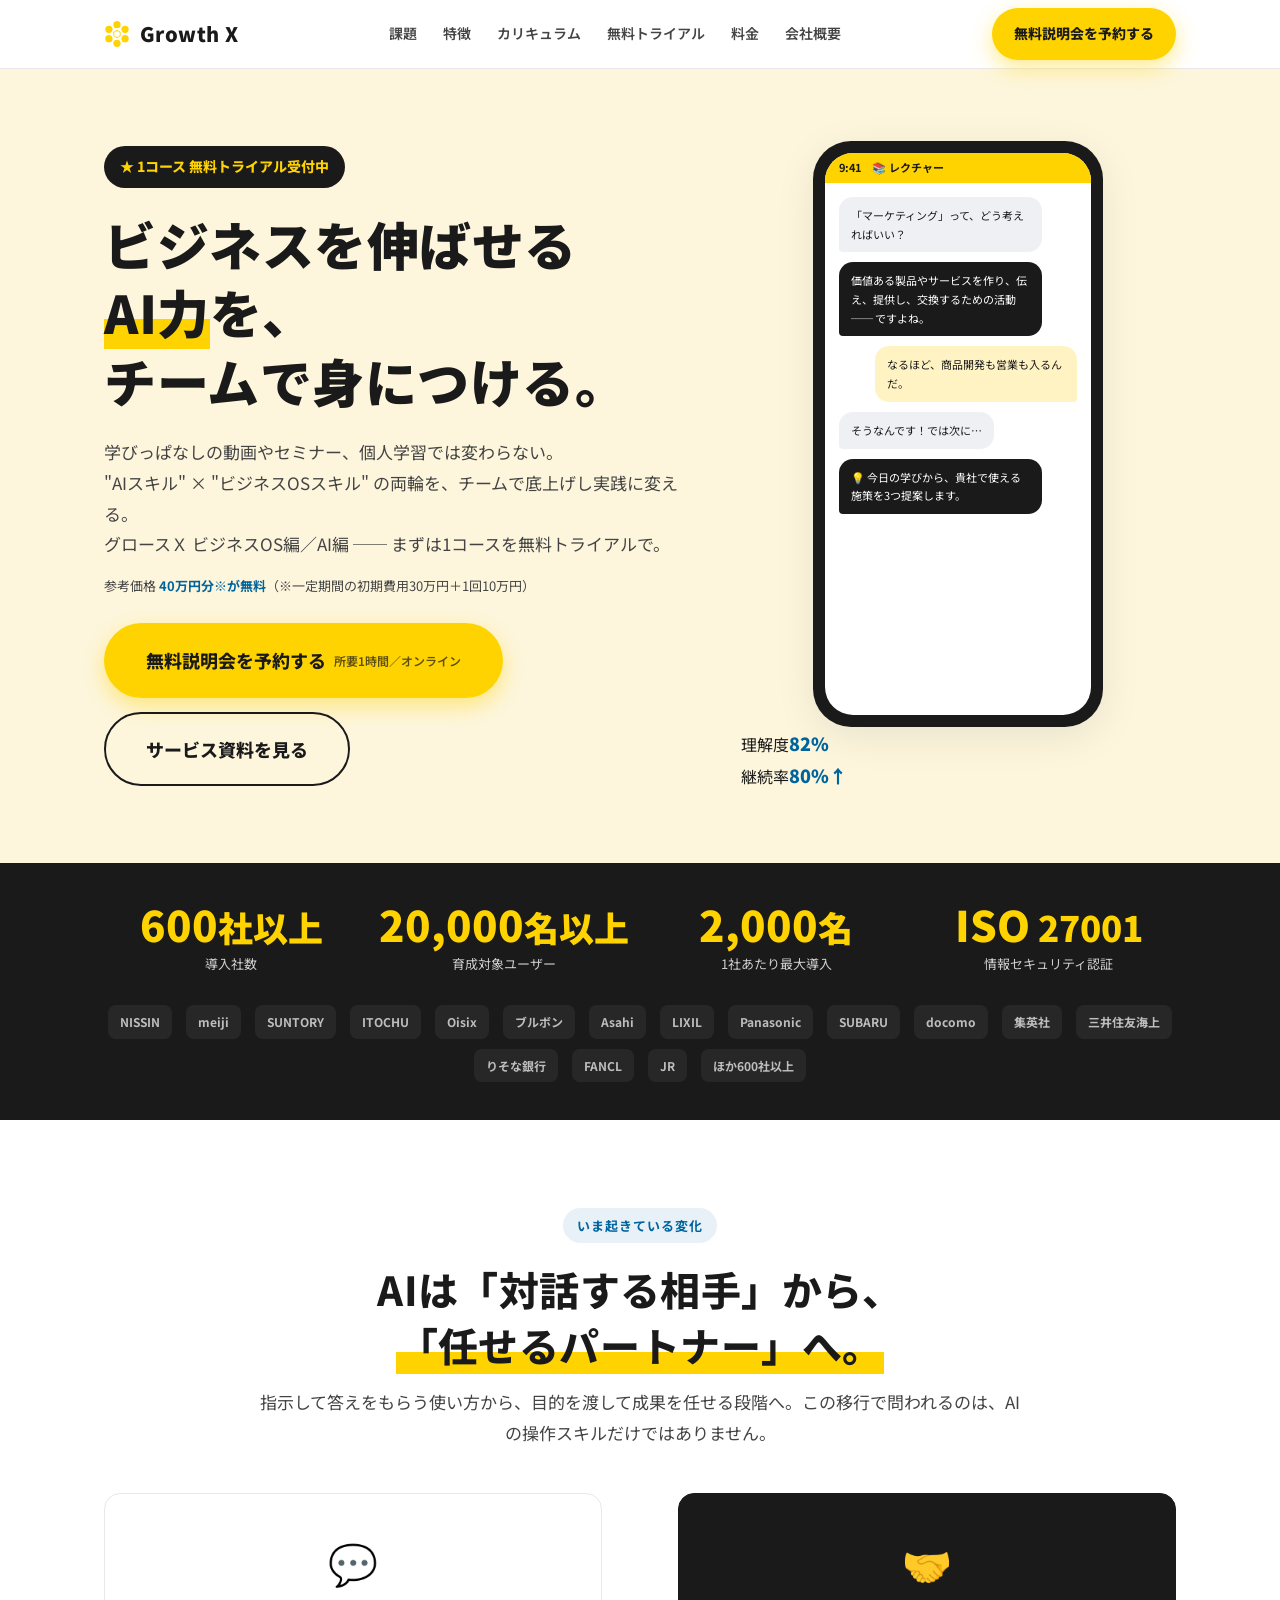
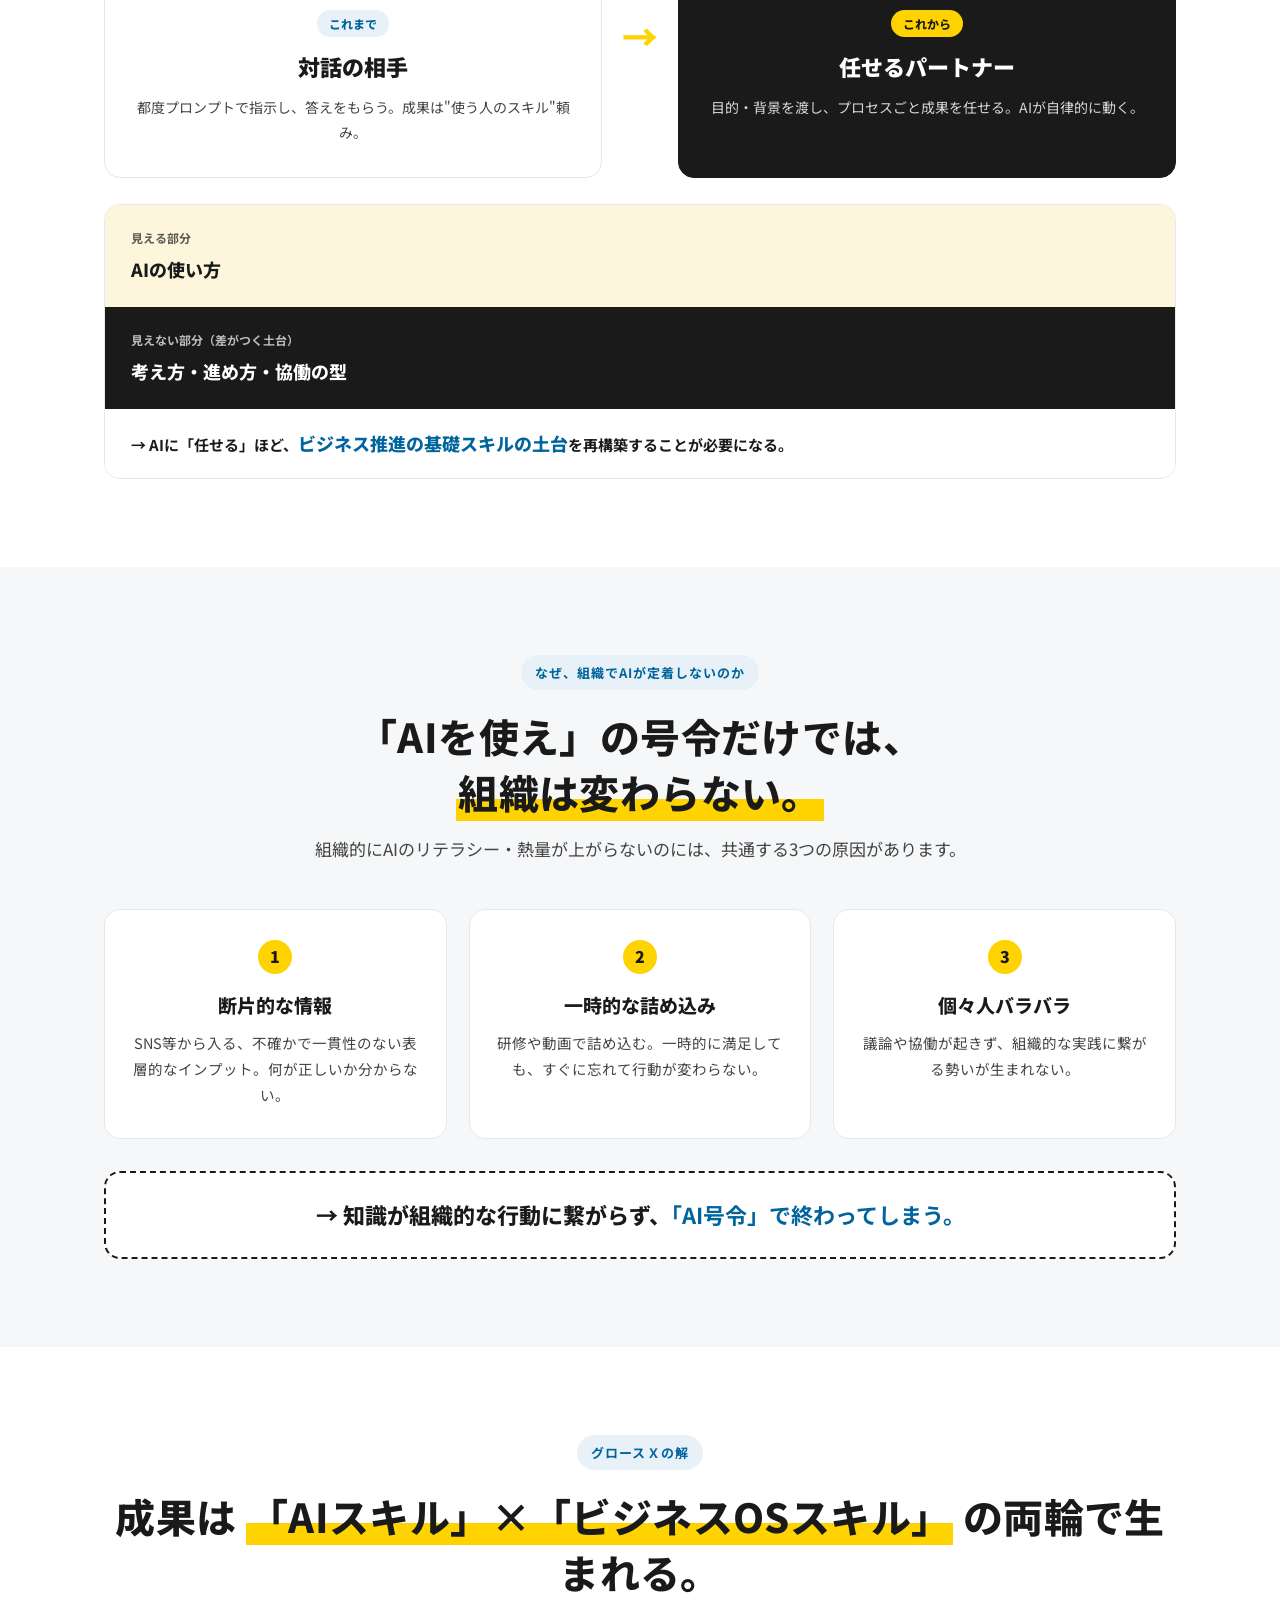
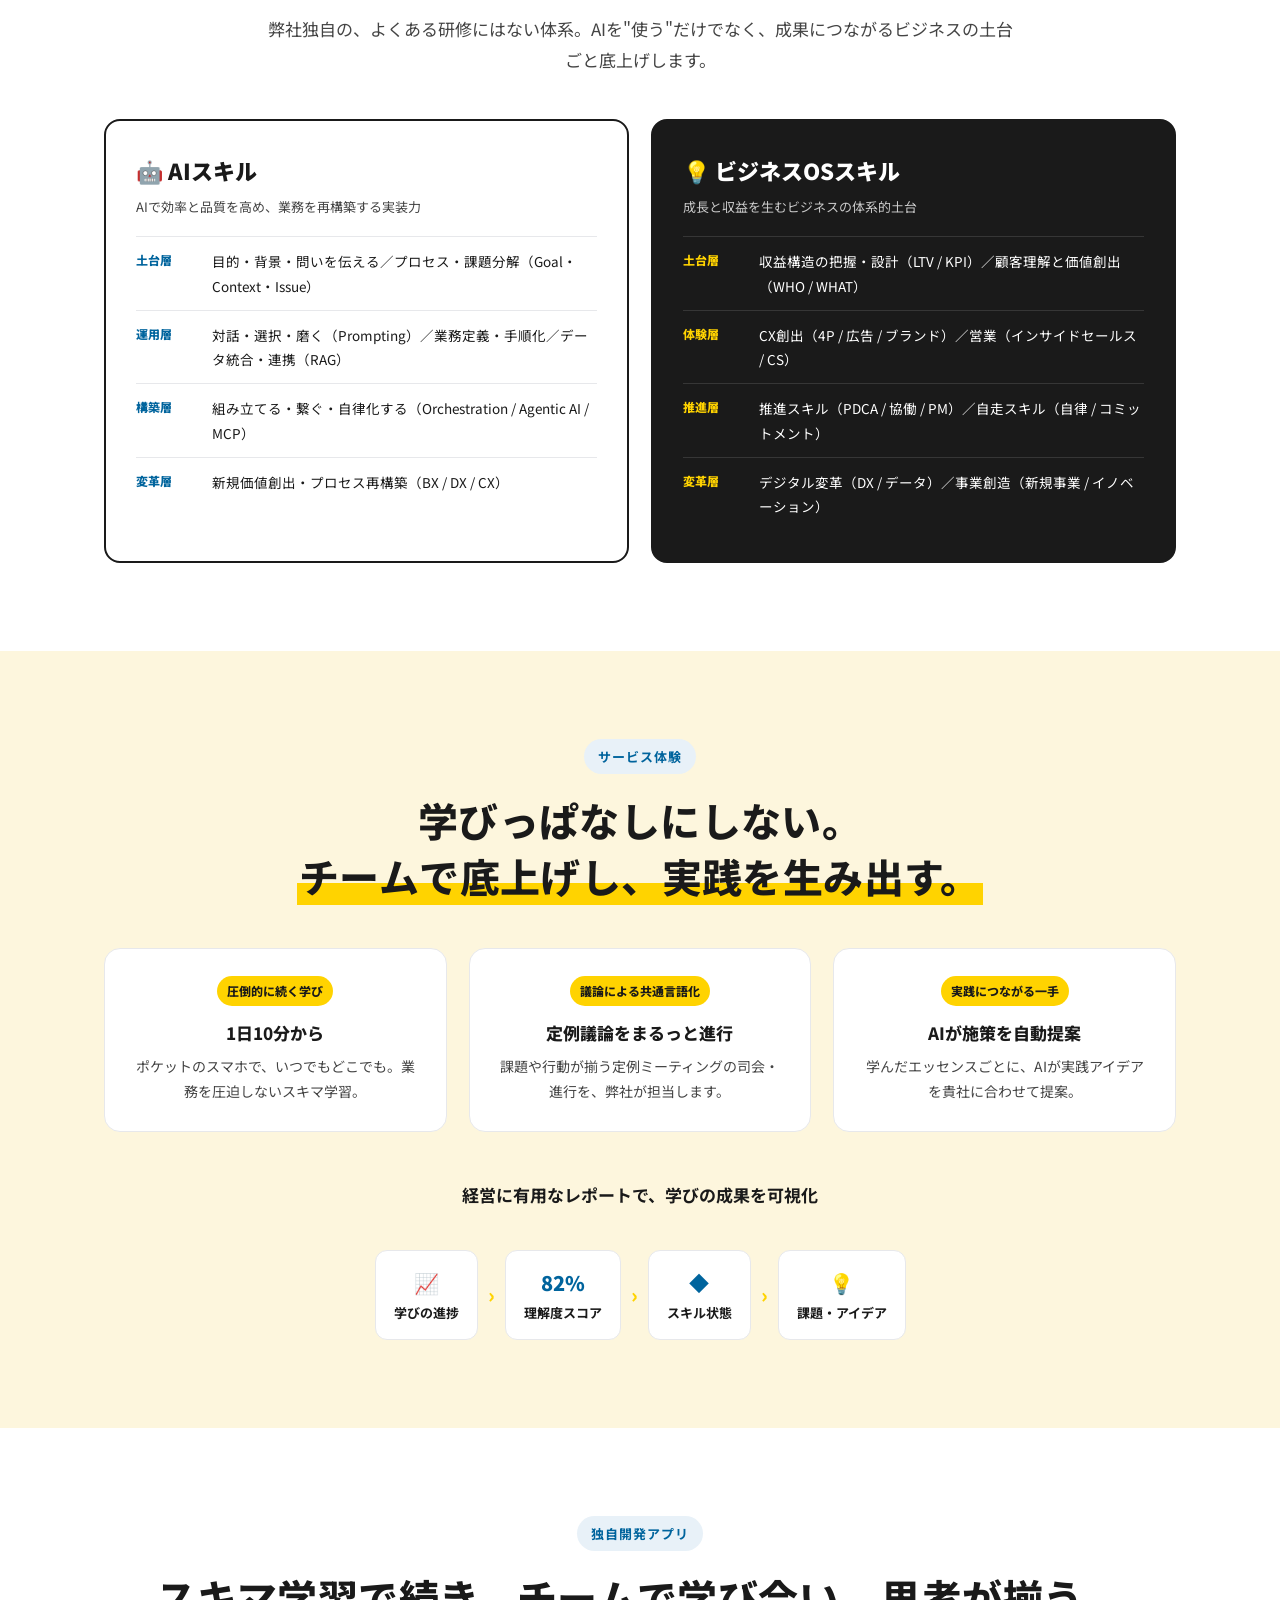
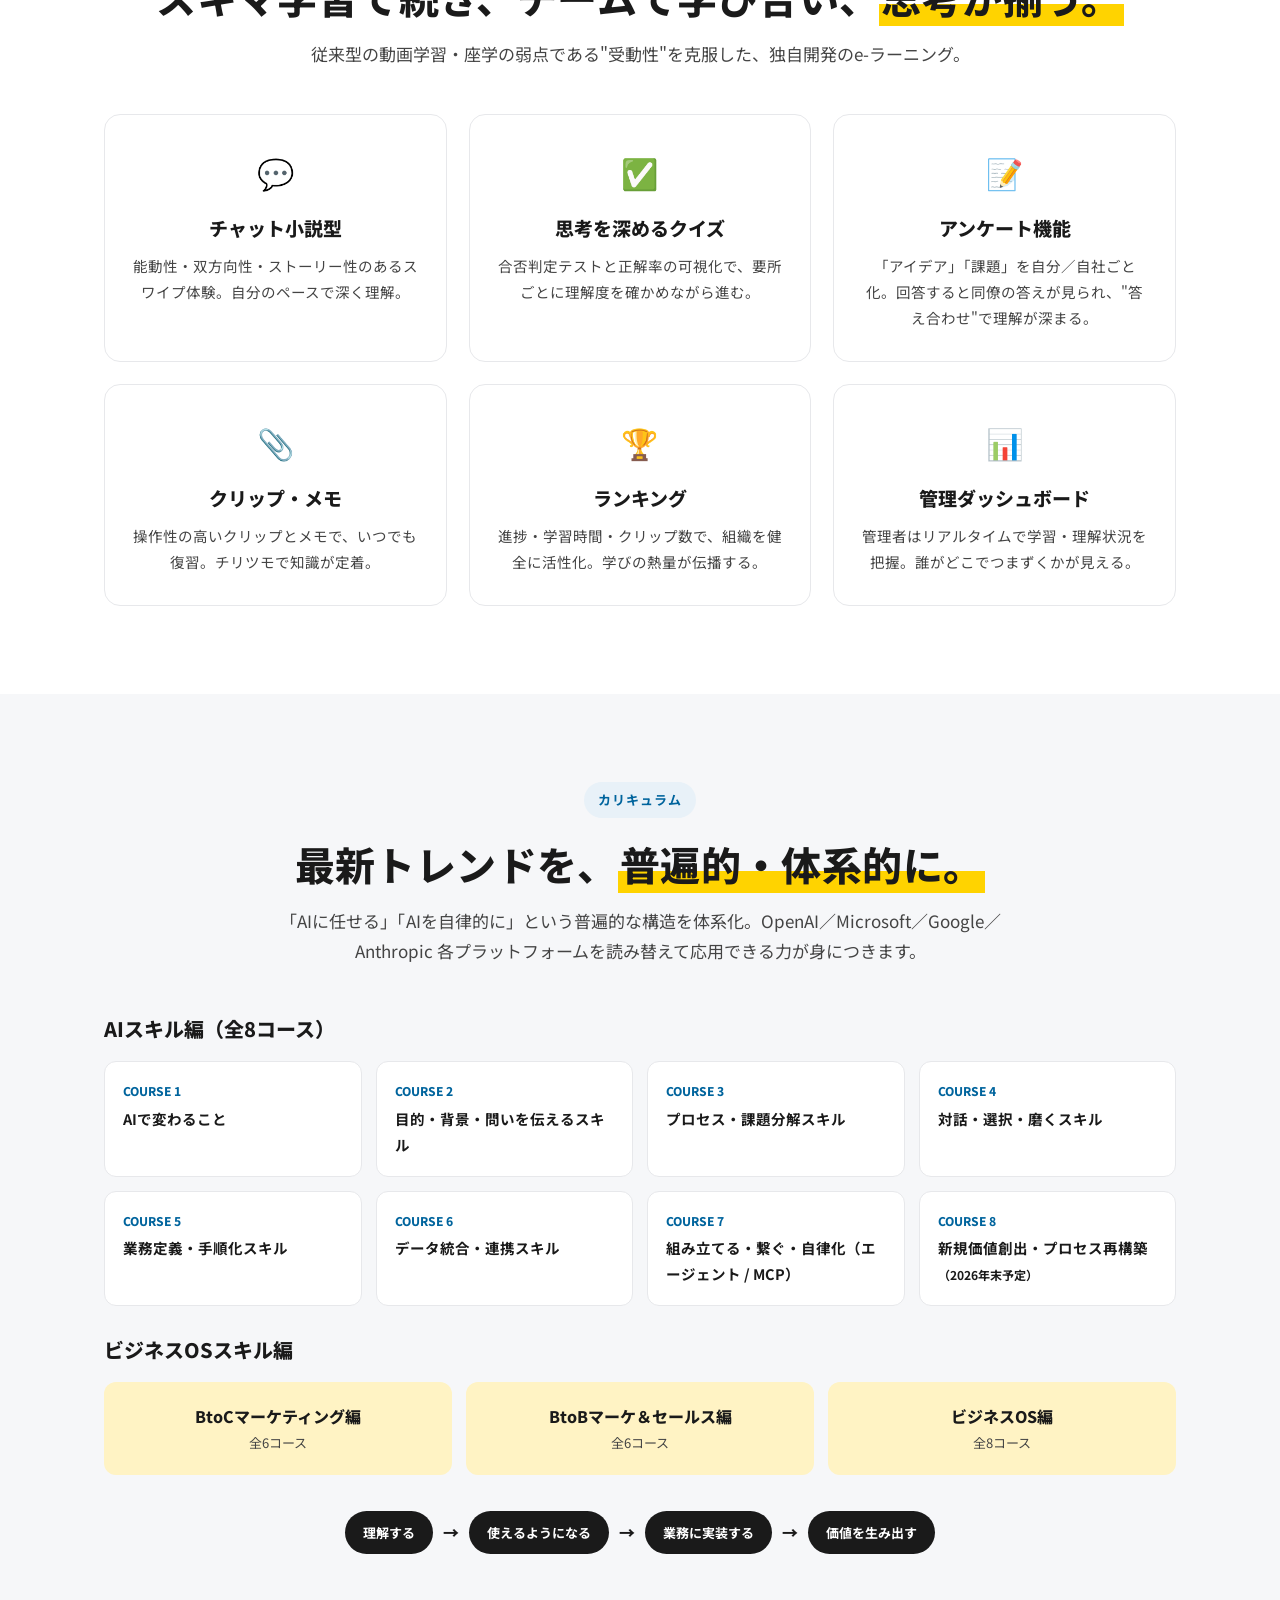
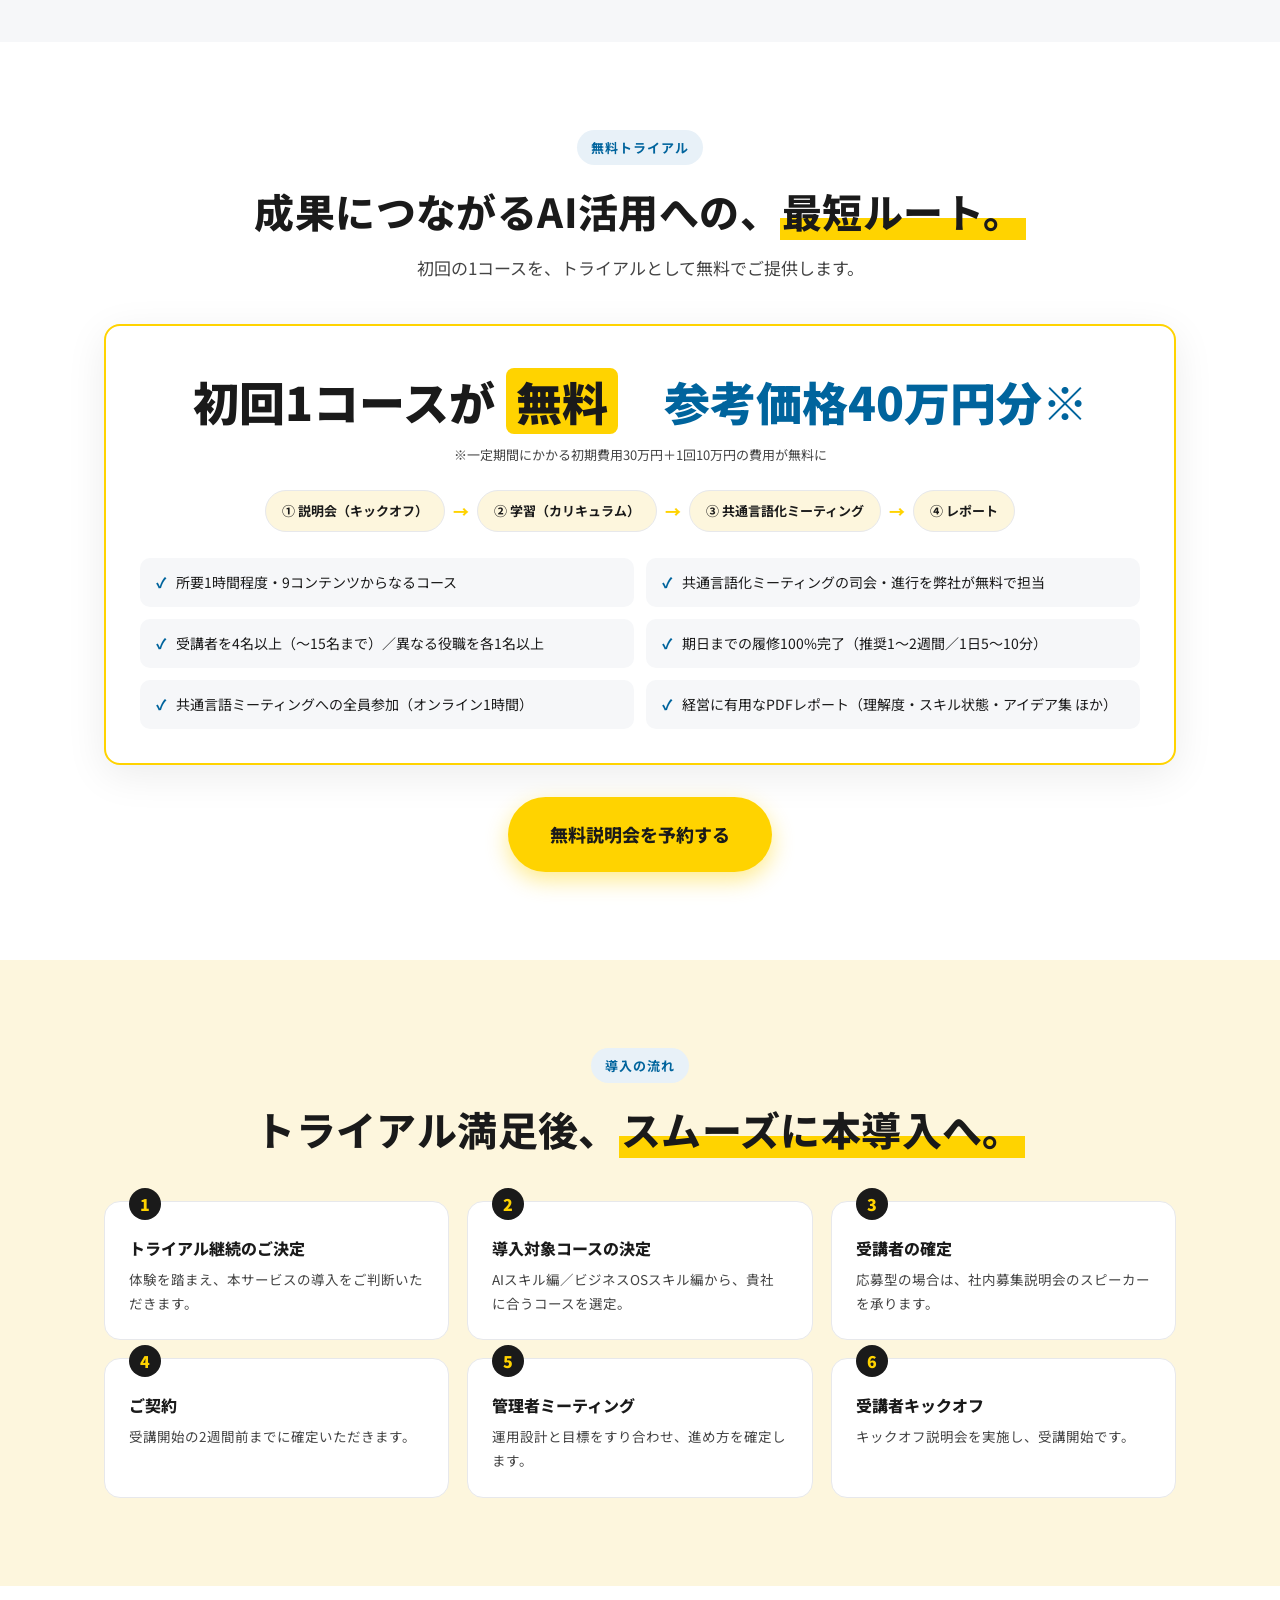
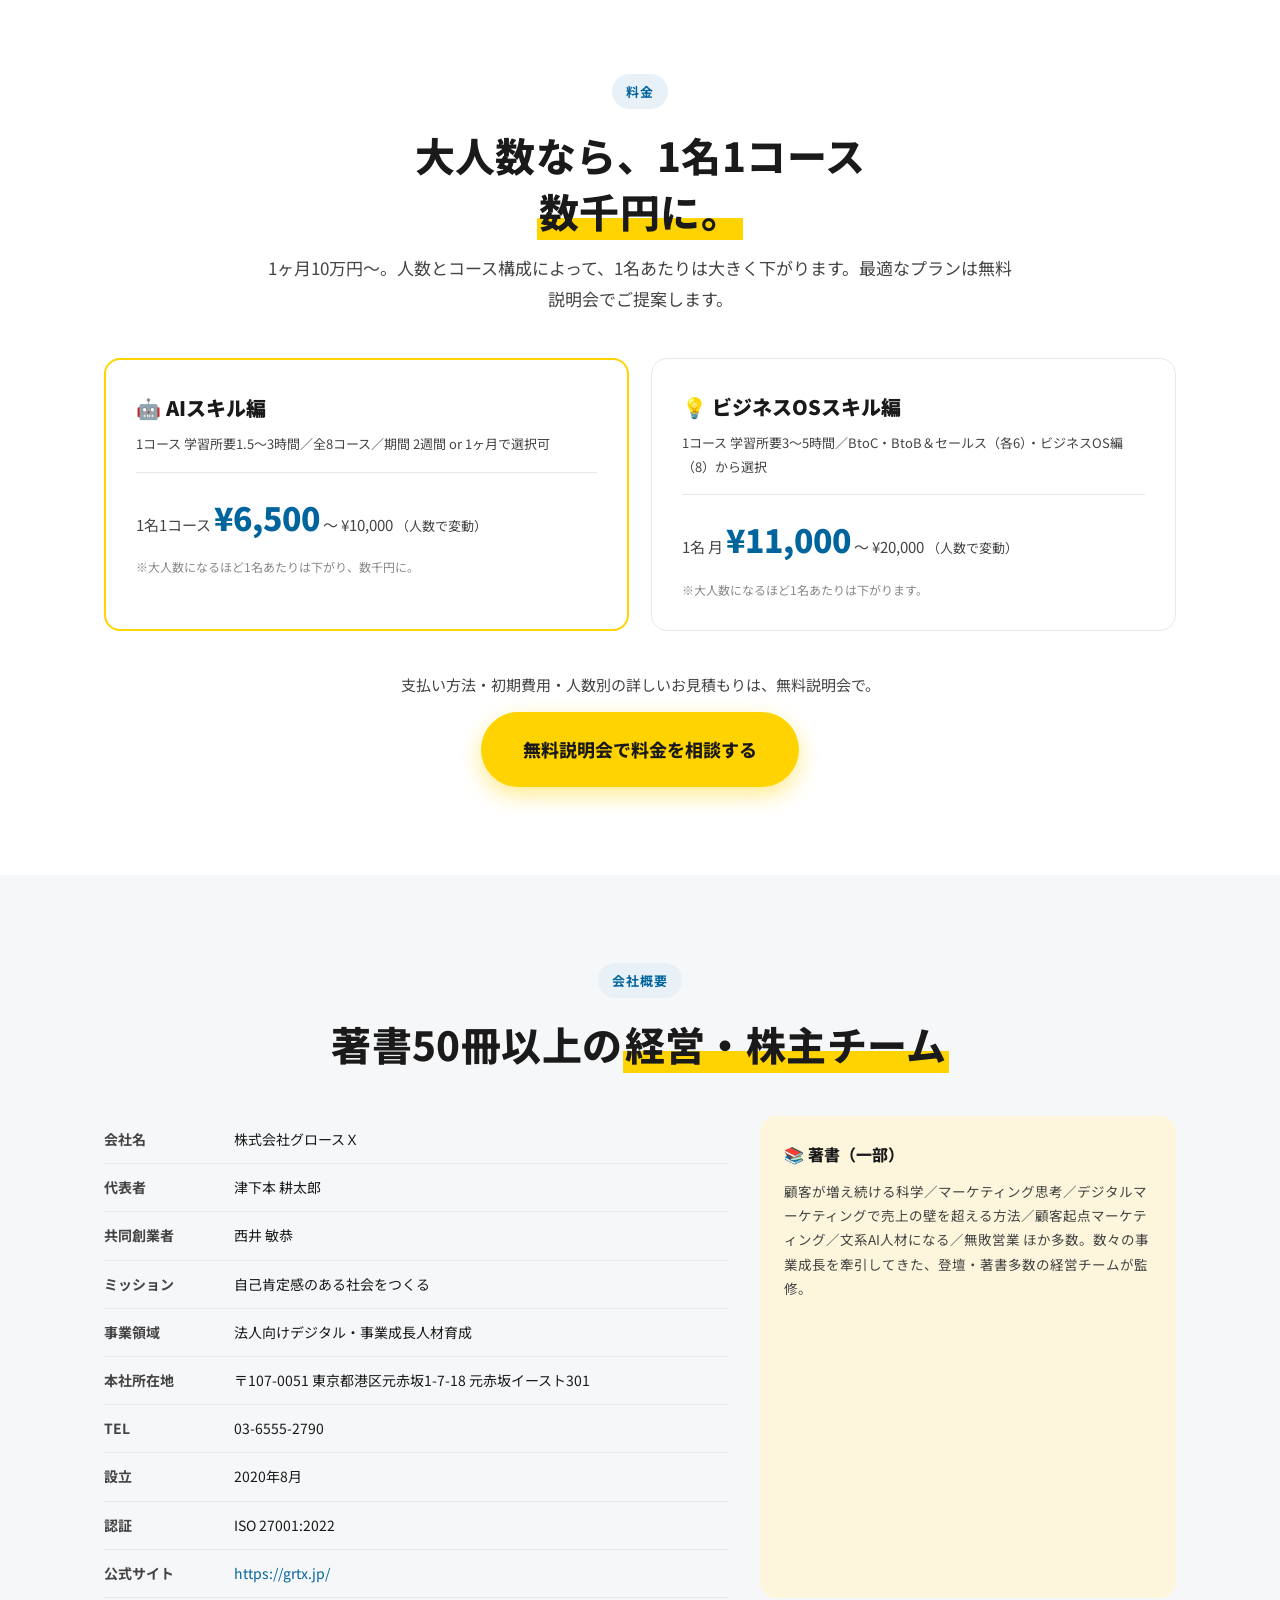
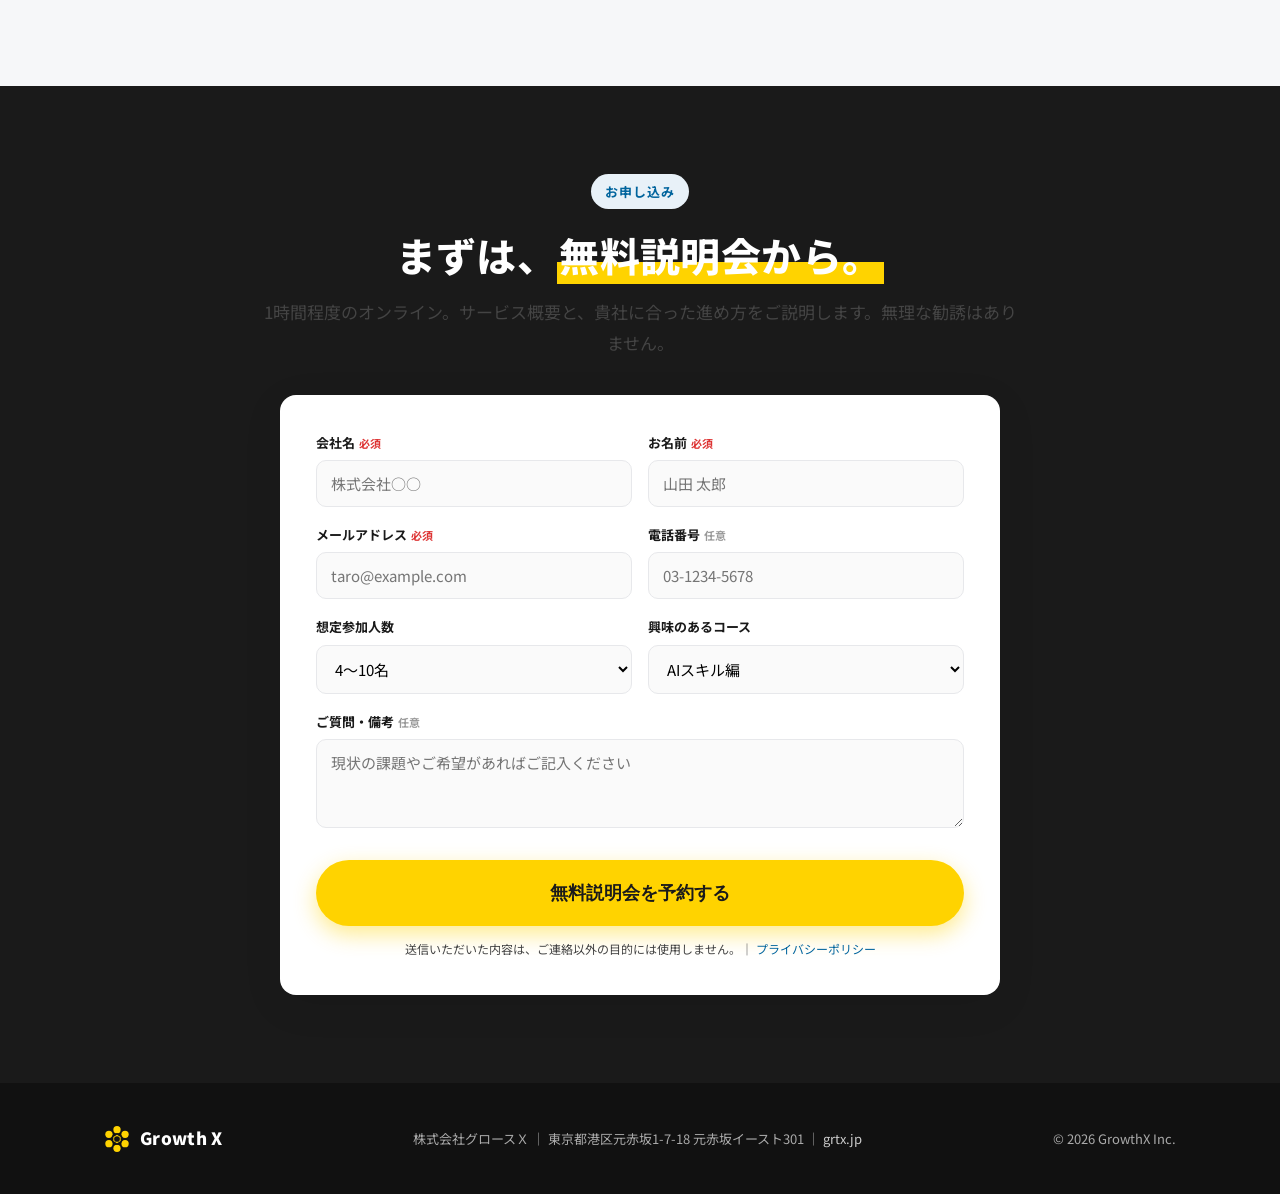
==== index.html @ 4e00f368 "料金見出しを「数千円に。」主役に変更（文言のみ） 10万円〜はリード文へ移動し、見出しは大人数1名1コース数千円にを強調。  Co-Authored-By: Claude Opus 4.8 (1M c" ====
<!DOCTYPE html>
<html lang="ja">
<head>
<meta charset="UTF-8">
<meta name="viewport" content="width=device-width, initial-scale=1.0">
<title>グロースＸ ビジネスOS編 / AI編 ｜ 1コース無料トライアル</title>
<meta name="description" content="ビジネスを伸ばせるAI力を、チームで身につける。AIスキル×ビジネスOSスキルの両輪を、チームで底上げし実践に変える人材育成。まずは1コースを無料トライアルで。導入600社以上・育成20,000名以上。">
<meta property="og:title" content="ビジネスを伸ばせるAI力を、チームで身につける ｜ グロースＸ">
<meta property="og:description" content="AIスキル×ビジネスOSスキルの両輪を、チームで底上げし実践に変える。1コース無料トライアル受付中。">
<meta property="og:type" content="website">
<meta property="og:image" content="assets/ogp.png">
<link rel="preconnect" href="https://fonts.googleapis.com">
<link rel="preconnect" href="https://fonts.gstatic.com" crossorigin>
<link href="https://fonts.googleapis.com/css2?family=Noto+Sans+JP:wght@400;600;700;800;900&display=swap" rel="stylesheet">
<link rel="stylesheet" href="styles.css">
</head>
<body>

<!-- ============ HEADER ============ -->
<header class="header">
  <div class="wrap">
    <a class="logo" href="#top">
      <svg class="mark" viewBox="0 0 100 100" aria-hidden="true"><g fill="#FFD300"><circle cx="50" cy="14" r="14"/><circle cx="81" cy="32" r="14"/><circle cx="81" cy="68" r="14"/><circle cx="50" cy="86" r="14"/><circle cx="19" cy="68" r="14"/><circle cx="19" cy="32" r="14"/></g><circle cx="50" cy="50" r="22" fill="#fff"/><polygon points="50,34 64,42 64,58 50,66 36,58 36,42" fill="#FFD300"/><circle cx="50" cy="50" r="11" fill="#fff"/></svg>
      Growth X
    </a>
    <nav class="nav">
      <a href="#problem">課題</a>
      <a href="#solution">特徴</a>
      <a href="#curriculum">カリキュラム</a>
      <a href="#trial">無料トライアル</a>
      <a href="#price">料金</a>
      <a href="#company">会社概要</a>
    </nav>
    <a class="btn btn--primary" href="#cta">無料説明会を予約する</a>
    <button class="menu-toggle" aria-label="menu">☰</button>
  </div>
</header>

<!-- ============ HERO ============ -->
<section class="hero" id="top">
  <div class="wrap">
    <div class="hero-copy">
      <span class="badge">★ 1コース 無料トライアル受付中</span>
      <h1>ビジネスを伸ばせる<br><span class="mark">AI力</span>を、<br>チームで身につける。</h1>
      <p class="sub">学びっぱなしの動画やセミナー、個人学習では変わらない。<br>"AIスキル" ×  "ビジネスOSスキル" の両輪を、チームで底上げし実践に変える。<br>グロースＸ ビジネスOS編／AI編 ── まずは1コースを無料トライアルで。</p>
      <p class="micro">参考価格 <b>40万円分※が無料</b>（※一定期間の初期費用30万円＋1回10万円）</p>
      <div class="cta-row">
        <a class="btn btn--primary btn--lg" href="#cta">無料説明会を予約する<span class="sub">所要1時間／オンライン</span></a>
        <a class="btn btn--ghost btn--lg" href="#trial">サービス資料を見る</a>
      </div>
    </div>
    <div class="hero-visual">
      <div class="phone">
        <div class="screen">
          <div class="bar">9:41　📚 レクチャー</div>
          <div class="chat">
            <div class="bubble in">「マーケティング」って、どう考えればいい？</div>
            <div class="bubble ai">価値ある製品やサービスを作り、伝え、提供し、交換するための活動 ── ですよね。</div>
            <div class="bubble me">なるほど、商品開発も営業も入るんだ。</div>
            <div class="bubble in">そうなんです！では次に…</div>
            <div class="bubble ai">💡 今日の学びから、貴社で使える施策を3つ提案します。</div>
          </div>
        </div>
      </div>
      <div class="float a">理解度<span class="num">82%</span></div>
      <div class="float b">継続率<span class="num">80%↑</span></div>
    </div>
  </div>
</section>

<!-- ============ TRUST ============ -->
<section class="trust">
  <div class="wrap">
    <div class="stats">
      <div class="stat"><div class="n">600<small>社以上</small></div><div class="l">導入社数</div></div>
      <div class="stat"><div class="n">20,000<small>名以上</small></div><div class="l">育成対象ユーザー</div></div>
      <div class="stat"><div class="n">2,000<small>名</small></div><div class="l">1社あたり最大導入</div></div>
      <div class="stat"><div class="n">ISO<small> 27001</small></div><div class="l">情報セキュリティ認証</div></div>
    </div>
    <div class="logos">
      <span>NISSIN</span><span>meiji</span><span>SUNTORY</span><span>ITOCHU</span><span>Oisix</span><span>ブルボン</span><span>Asahi</span><span>LIXIL</span><span>Panasonic</span><span>SUBARU</span><span>docomo</span><span>集英社</span><span>三井住友海上</span><span>りそな銀行</span><span>FANCL</span><span>JR</span><span>ほか600社以上</span>
    </div>
  </div>
</section>

<!-- ============ SHIFT (対話 → 任せる) ============ -->
<section class="section" id="shift">
  <div class="wrap center">
    <span class="eyebrow">いま起きている変化</span>
    <h2 class="h2">AIは「対話する相手」から、<br><span class="mark">「任せるパートナー」へ。</span></h2>
    <p class="lead center">指示して答えをもらう使い方から、目的を渡して成果を任せる段階へ。この移行で問われるのは、AIの操作スキルだけではありません。</p>
  </div>
  <div class="wrap">
    <div class="shift">
      <div class="shift-stage">
        <div class="shift-ico">💬</div>
        <span class="shift-k">これまで</span>
        <h3>対話の相手</h3>
        <p>都度プロンプトで指示し、答えをもらう。成果は"使う人のスキル"頼み。</p>
      </div>
      <div class="shift-arrow">→</div>
      <div class="shift-stage hot">
        <div class="shift-ico">🤝</div>
        <span class="shift-k">これから</span>
        <h3>任せるパートナー</h3>
        <p>目的・背景を渡し、プロセスごと成果を任せる。AIが自律的に動く。</p>
      </div>
    </div>
    <div class="iceberg">
      <div class="ice-top"><span class="ice-label">見える部分</span><b>AIの使い方</b></div>
      <div class="ice-bottom"><span class="ice-label">見えない部分（差がつく土台）</span><b>考え方・進め方・協働の型</b></div>
      <div class="ice-note">→ AIに「任せる」ほど、<b>ビジネス推進の基礎スキルの土台</b>を再構築することが必要になる。</div>
    </div>
  </div>
</section>

<!-- ============ PROBLEM ============ -->
<section class="section section--gray" id="problem">
  <div class="wrap center">
    <span class="eyebrow">なぜ、組織でAIが定着しないのか</span>
    <h2 class="h2">「AIを使え」の号令だけでは、<br><span class="mark">組織は変わらない。</span></h2>
    <p class="lead">組織的にAIのリテラシー・熱量が上がらないのには、共通する3つの原因があります。</p>
    <div class="grid-3">
      <div class="card"><span class="no">1</span><h3>断片的な情報</h3><p>SNS等から入る、不確かで一貫性のない表層的なインプット。何が正しいか分からない。</p></div>
      <div class="card"><span class="no">2</span><h3>一時的な詰め込み</h3><p>研修や動画で詰め込む。一時的に満足しても、すぐに忘れて行動が変わらない。</p></div>
      <div class="card"><span class="no">3</span><h3>個々人バラバラ</h3><p>議論や協働が起きず、組織的な実践に繋がる勢いが生まれない。</p></div>
    </div>
    <div class="flow-note">→ 知識が組織的な行動に繋がらず、<b>「AI号令」で終わってしまう。</b></div>
  </div>
</section>

<!-- ============ SOLUTION ============ -->
<section class="section" id="solution">
  <div class="wrap center">
    <span class="eyebrow">グロースＸの解</span>
    <h2 class="h2">成果は <span class="mark">「AIスキル」×「ビジネスOSスキル」</span> の両輪で生まれる。</h2>
    <p class="lead">弊社独自の、よくある研修にはない体系。AIを"使う"だけでなく、成果につながるビジネスの土台ごと底上げします。</p>
  </div>
  <div class="wrap">
    <div class="dual">
      <div class="col ai">
        <h3>🤖 AIスキル</h3>
        <p class="tag">AIで効率と品質を高め、業務を再構築する実装力</p>
        <div class="layer"><span class="lname">土台層</span><span class="ltext">目的・背景・問いを伝える／プロセス・課題分解（Goal・Context・Issue）</span></div>
        <div class="layer"><span class="lname">運用層</span><span class="ltext">対話・選択・磨く（Prompting）／業務定義・手順化／データ統合・連携（RAG）</span></div>
        <div class="layer"><span class="lname">構築層</span><span class="ltext">組み立てる・繋ぐ・自律化する（Orchestration / Agentic AI / MCP）</span></div>
        <div class="layer"><span class="lname">変革層</span><span class="ltext">新規価値創出・プロセス再構築（BX / DX / CX）</span></div>
      </div>
      <div class="col os">
        <h3>💡 ビジネスOSスキル</h3>
        <p class="tag">成長と収益を生むビジネスの体系的土台</p>
        <div class="layer"><span class="lname">土台層</span><span class="ltext">収益構造の把握・設計（LTV / KPI）／顧客理解と価値創出（WHO / WHAT）</span></div>
        <div class="layer"><span class="lname">体験層</span><span class="ltext">CX創出（4P / 広告 / ブランド）／営業（インサイドセールス / CS）</span></div>
        <div class="layer"><span class="lname">推進層</span><span class="ltext">推進スキル（PDCA / 協働 / PM）／自走スキル（自律 / コミットメント）</span></div>
        <div class="layer"><span class="lname">変革層</span><span class="ltext">デジタル変革（DX / データ）／事業創造（新規事業 / イノベーション）</span></div>
      </div>
    </div>
  </div>
</section>

<!-- ============ EXPERIENCE ============ -->
<section class="section section--tint">
  <div class="wrap center">
    <span class="eyebrow">サービス体験</span>
    <h2 class="h2">学びっぱなしにしない。<br><span class="mark">チームで底上げし、実践を生み出す。</span></h2>
    <div class="feat">
      <div class="item"><span class="k">圧倒的に続く学び</span><h4>1日10分から</h4><p>ポケットのスマホで、いつでもどこでも。業務を圧迫しないスキマ学習。</p></div>
      <div class="item"><span class="k">議論による共通言語化</span><h4>定例議論をまるっと進行</h4><p>課題や行動が揃う定例ミーティングの司会・進行を、弊社が担当します。</p></div>
      <div class="item"><span class="k">実践につながる一手</span><h4>AIが施策を自動提案</h4><p>学んだエッセンスごとに、AIが実践アイデアを貴社に合わせて提案。</p></div>
    </div>
    <p class="lead center" style="margin-top:48px;font-weight:700;color:#1A1A1A;">経営に有用なレポートで、学びの成果を可視化</p>
    <div class="report">
      <div class="step"><b>📈</b>学びの進捗</div><span class="arr">›</span>
      <div class="step"><b>82%</b>理解度スコア</div><span class="arr">›</span>
      <div class="step"><b>◆</b>スキル状態</div><span class="arr">›</span>
      <div class="step"><b>💡</b>課題・アイデア</div>
    </div>
  </div>
</section>

<!-- ============ APP FEATURES ============ -->
<section class="section">
  <div class="wrap center">
    <span class="eyebrow">独自開発アプリ</span>
    <h2 class="h2">スキマ学習で続き、チームで学び合い、<span class="mark">思考が揃う。</span></h2>
    <p class="lead">従来型の動画学習・座学の弱点である"受動性"を克服した、独自開発のe-ラーニング。</p>
    <div class="grid-3">
      <div class="card"><div class="ico">💬</div><h3>チャット小説型</h3><p>能動性・双方向性・ストーリー性のあるスワイプ体験。自分のペースで深く理解。</p></div>
      <div class="card"><div class="ico">✅</div><h3>思考を深めるクイズ</h3><p>合否判定テストと正解率の可視化で、要所ごとに理解度を確かめながら進む。</p></div>
      <div class="card"><div class="ico">📝</div><h3>アンケート機能</h3><p>「アイデア」「課題」を自分／自社ごと化。回答すると同僚の答えが見られ、"答え合わせ"で理解が深まる。</p></div>
      <div class="card"><div class="ico">📎</div><h3>クリップ・メモ</h3><p>操作性の高いクリップとメモで、いつでも復習。チリツモで知識が定着。</p></div>
      <div class="card"><div class="ico">🏆</div><h3>ランキング</h3><p>進捗・学習時間・クリップ数で、組織を健全に活性化。学びの熱量が伝播する。</p></div>
      <div class="card"><div class="ico">📊</div><h3>管理ダッシュボード</h3><p>管理者はリアルタイムで学習・理解状況を把握。誰がどこでつまずくかが見える。</p></div>
    </div>
  </div>
</section>

<!-- ============ CURRICULUM ============ -->
<section class="section section--gray" id="curriculum">
  <div class="wrap">
    <div class="center">
      <span class="eyebrow">カリキュラム</span>
      <h2 class="h2">最新トレンドを、<span class="mark">普遍的・体系的に。</span></h2>
      <p class="lead center">「AIに任せる」「AIを自律的に」という普遍的な構造を体系化。OpenAI／Microsoft／Google／Anthropic 各プラットフォームを読み替えて応用できる力が身につきます。</p>
    </div>
    <div class="curri">
      <h3>AIスキル編（全8コース）</h3>
      <div class="course-grid">
        <div class="course"><div class="c-no">COURSE 1</div><div class="c-ttl">AIで変わること</div></div>
        <div class="course"><div class="c-no">COURSE 2</div><div class="c-ttl">目的・背景・問いを伝えるスキル</div></div>
        <div class="course"><div class="c-no">COURSE 3</div><div class="c-ttl">プロセス・課題分解スキル</div></div>
        <div class="course"><div class="c-no">COURSE 4</div><div class="c-ttl">対話・選択・磨くスキル</div></div>
        <div class="course"><div class="c-no">COURSE 5</div><div class="c-ttl">業務定義・手順化スキル</div></div>
        <div class="course"><div class="c-no">COURSE 6</div><div class="c-ttl">データ統合・連携スキル</div></div>
        <div class="course"><div class="c-no">COURSE 7</div><div class="c-ttl">組み立てる・繋ぐ・自律化（エージェント / MCP）</div></div>
        <div class="course"><div class="c-no">COURSE 8</div><div class="c-ttl">新規価値創出・プロセス再構築 <small>（2026年末予定）</small></div></div>
      </div>
      <h3>ビジネスOSスキル編</h3>
      <div class="os-editions">
        <div class="edition"><div class="e-ttl">BtoCマーケティング編</div><div class="e-n">全6コース</div></div>
        <div class="edition"><div class="e-ttl">BtoBマーケ＆セールス編</div><div class="e-n">全6コース</div></div>
        <div class="edition"><div class="e-ttl">ビジネスOS編</div><div class="e-n">全8コース</div></div>
      </div>
    </div>
    <div class="journey">
      <span class="j">理解する</span><span class="arr">→</span>
      <span class="j">使えるようになる</span><span class="arr">→</span>
      <span class="j">業務に実装する</span><span class="arr">→</span>
      <span class="j">価値を生み出す</span>
    </div>
  </div>
</section>

<!-- ============ TRIAL / OFFER ============ -->
<section class="section" id="trial">
  <div class="wrap center">
    <span class="eyebrow">無料トライアル</span>
    <h2 class="h2">成果につながるAI活用への、<span class="mark">最短ルート。</span></h2>
    <p class="lead center">初回の1コースを、トライアルとして無料でご提供します。</p>
  </div>
  <div class="wrap">
    <div class="offer-box">
      <div class="offer-price">
        <div class="big">初回1コースが <span class="free">無料</span>　<em>参考価格40万円分※</em></div>
        <div class="note">※一定期間にかかる初期費用30万円＋1回10万円の費用が無料に</div>
      </div>
      <div class="offer-flow">
        <span class="f">① 説明会（キックオフ）</span><span class="arr">→</span>
        <span class="f">② 学習（カリキュラム）</span><span class="arr">→</span>
        <span class="f">③ 共通言語化ミーティング</span><span class="arr">→</span>
        <span class="f">④ レポート</span>
      </div>
      <ul class="cond">
        <li>所要1時間程度・9コンテンツからなるコース</li>
        <li>共通言語化ミーティングの司会・進行を弊社が無料で担当</li>
        <li>受講者を4名以上（〜15名まで）／異なる役職を各1名以上</li>
        <li>期日までの履修100%完了（推奨1〜2週間／1日5〜10分）</li>
        <li>共通言語ミーティングへの全員参加（オンライン1時間）</li>
        <li>経営に有用なPDFレポート（理解度・スキル状態・アイデア集 ほか）</li>
      </ul>
    </div>
    <div class="center" style="margin-top:32px;">
      <a class="btn btn--primary btn--lg" href="#cta">無料説明会を予約する</a>
    </div>
  </div>
</section>

<!-- ============ STEPS ============ -->
<section class="section section--tint">
  <div class="wrap center">
    <span class="eyebrow">導入の流れ</span>
    <h2 class="h2">トライアル満足後、<span class="mark">スムーズに本導入へ。</span></h2>
  </div>
  <div class="wrap">
    <div class="steps">
      <div class="st"><h4>トライアル継続のご決定</h4><p>体験を踏まえ、本サービスの導入をご判断いただきます。</p></div>
      <div class="st"><h4>導入対象コースの決定</h4><p>AIスキル編／ビジネスOSスキル編から、貴社に合うコースを選定。</p></div>
      <div class="st"><h4>受講者の確定</h4><p>応募型の場合は、社内募集説明会のスピーカーを承ります。</p></div>
      <div class="st"><h4>ご契約</h4><p>受講開始の2週間前までに確定いただきます。</p></div>
      <div class="st"><h4>管理者ミーティング</h4><p>運用設計と目標をすり合わせ、進め方を確定します。</p></div>
      <div class="st"><h4>受講者キックオフ</h4><p>キックオフ説明会を実施し、受講開始です。</p></div>
    </div>
  </div>
</section>

<!-- ============ PRICING ============ -->
<section class="section" id="price">
  <div class="wrap center">
    <span class="eyebrow">料金</span>
    <h2 class="h2">大人数なら、1名1コース<br><span class="mark">数千円に。</span></h2>
    <p class="lead center">1ヶ月10万円〜。人数とコース構成によって、1名あたりは大きく下がります。最適なプランは無料説明会でご提案します。</p>
  </div>
  <div class="wrap">
    <div class="price-grid">
      <div class="price-card featured">
        <h3>🤖 AIスキル編</h3>
        <p class="meta">1コース 学習所要1.5〜3時間／全8コース／期間 2週間 or 1ヶ月で選択可</p>
        <div class="price-from">1名1コース <strong>¥6,500</strong> 〜 ¥10,000 <span class="unit">（人数で変動）</span></div>
        <p class="price-hint">※大人数になるほど1名あたりは下がり、数千円に。</p>
      </div>
      <div class="price-card">
        <h3>💡 ビジネスOSスキル編</h3>
        <p class="meta">1コース 学習所要3〜5時間／BtoC・BtoB＆セールス（各6）・ビジネスOS編（8）から選択</p>
        <div class="price-from">1名 月 <strong>¥11,000</strong> 〜 ¥20,000 <span class="unit">（人数で変動）</span></div>
        <p class="price-hint">※大人数になるほど1名あたりは下がります。</p>
      </div>
    </div>
    <div class="price-cta">
      <p>支払い方法・初期費用・人数別の詳しいお見積もりは、無料説明会で。</p>
      <a class="btn btn--primary btn--lg" href="#cta">無料説明会で料金を相談する</a>
    </div>
  </div>
</section>

<!-- ============ COMPANY ============ -->
<section class="section section--gray" id="company">
  <div class="wrap center">
    <span class="eyebrow">会社概要</span>
    <h2 class="h2">著書50冊以上の<span class="mark">経営・株主チーム</span></h2>
  </div>
  <div class="wrap">
    <div class="company">
      <table>
        <tr><th>会社名</th><td>株式会社グロースＸ</td></tr>
        <tr><th>代表者</th><td>津下本 耕太郎</td></tr>
        <tr><th>共同創業者</th><td>西井 敏恭</td></tr>
        <tr><th>ミッション</th><td>自己肯定感のある社会をつくる</td></tr>
        <tr><th>事業領域</th><td>法人向けデジタル・事業成長人材育成</td></tr>
        <tr><th>本社所在地</th><td>〒107-0051 東京都港区元赤坂1-7-18 元赤坂イースト301</td></tr>
        <tr><th>TEL</th><td>03-6555-2790</td></tr>
        <tr><th>設立</th><td>2020年8月</td></tr>
        <tr><th>認証</th><td>ISO 27001:2022</td></tr>
        <tr><th>公式サイト</th><td><a href="https://grtx.jp/" style="color:var(--blue)">https://grtx.jp/</a></td></tr>
      </table>
      <div class="books">
        <h4>📚 著書（一部）</h4>
        <p>顧客が増え続ける科学／マーケティング思考／デジタルマーケティングで売上の壁を超える方法／顧客起点マーケティング／文系AI人材になる／無敗営業 ほか多数。数々の事業成長を牽引してきた、登壇・著書多数の経営チームが監修。</p>
      </div>
    </div>
  </div>
</section>

<!-- ============ FINAL CTA / FORM ============ -->
<section class="section final" id="cta">
  <div class="wrap center">
    <span class="eyebrow">お申し込み</span>
    <h2 class="h2">まずは、<span class="mark">無料説明会から。</span></h2>
    <p class="lead center">1時間程度のオンライン。サービス概要と、貴社に合った進め方をご説明します。無理な勧誘はありません。</p>
  </div>
  <div class="wrap">
    <!-- NOTE: action は叩き台のダミー。本番は Formspree / HubSpot / 自社API に差し替え -->
    <form class="form-wrap" action="https://formspree.io/f/REPLACE_ME" method="POST">
      <div class="field-row">
        <div class="field"><label>会社名<span class="req">必須</span></label><input type="text" name="company" required placeholder="株式会社○○"></div>
        <div class="field"><label>お名前<span class="req">必須</span></label><input type="text" name="name" required placeholder="山田 太郎"></div>
      </div>
      <div class="field-row">
        <div class="field"><label>メールアドレス<span class="req">必須</span></label><input type="email" name="email" required placeholder="taro@example.com"></div>
        <div class="field"><label>電話番号<span style="color:#999;font-size:11px;margin-left:4px;">任意</span></label><input type="tel" name="tel" placeholder="03-1234-5678"></div>
      </div>
      <div class="field-row">
        <div class="field"><label>想定参加人数</label>
          <select name="headcount"><option>4〜10名</option><option>11〜15名</option><option>16名以上</option><option>未定</option></select>
        </div>
        <div class="field"><label>興味のあるコース</label>
          <select name="course"><option>AIスキル編</option><option>BtoCマーケティング編</option><option>BtoB＆セールス編</option><option>ビジネスOS編</option><option>未定 / 相談したい</option></select>
        </div>
      </div>
      <div class="field"><label>ご質問・備考<span style="color:#999;font-size:11px;margin-left:4px;">任意</span></label><textarea name="message" rows="3" placeholder="現状の課題やご希望があればご記入ください"></textarea></div>
      <button type="submit" class="btn btn--primary btn--lg">無料説明会を予約する</button>
      <p class="form-note">送信いただいた内容は、ご連絡以外の目的には使用しません。｜ <a href="https://grtx.jp/" style="color:var(--blue)">プライバシーポリシー</a></p>
    </form>
  </div>
</section>

<!-- ============ FOOTER ============ -->
<footer class="footer">
  <div class="wrap">
    <a class="logo" href="#top">
      <svg class="mark" width="22" height="22" viewBox="0 0 100 100" aria-hidden="true"><g fill="#FFD300"><circle cx="50" cy="14" r="14"/><circle cx="81" cy="32" r="14"/><circle cx="81" cy="68" r="14"/><circle cx="50" cy="86" r="14"/><circle cx="19" cy="68" r="14"/><circle cx="19" cy="32" r="14"/></g><circle cx="50" cy="50" r="22" fill="#111"/><polygon points="50,34 64,42 64,58 50,66 36,58 36,42" fill="#FFD300"/><circle cx="50" cy="50" r="11" fill="#111"/></svg>
      Growth X
    </a>
    <div>株式会社グロースＸ ｜ 東京都港区元赤坂1-7-18 元赤坂イースト301 ｜ <a href="https://grtx.jp/" style="color:#ccc;">grtx.jp</a></div>
    <div>© 2026 GrowthX Inc.</div>
  </div>
</footer>

<!-- mobile sticky cta -->
<div class="sticky-cta"><a class="btn btn--primary" href="#cta">無料説明会を予約する</a></div>

</body>
</html>
---- styles.css ----
/* =========================================================
   グロースＸ ビジネスOS編 / AI編 ── 無料トライアル LP
   叩き台 v0.1  (brand: #FFD300 / #1A1A1A / #00649D)
   ========================================================= */

:root {
  --yellow: #FFD300;
  --yellow-soft: #FFF3C4;
  --yellow-tint: #FDF6DD;
  --ink: #1A1A1A;
  --ink-2: #444;
  --blue: #00649D;
  --gray-bg: #F6F7F9;
  --line: #E7E8EB;
  --white: #fff;
  --radius: 16px;
  --shadow: 0 10px 40px rgba(0,0,0,.08);
  --maxw: 1120px;
  --font: "Noto Sans JP", -apple-system, BlinkMacSystemFont, "Hiragino Kaku Gothic ProN", "Hiragino Sans", Meiryo, sans-serif;
}

* { box-sizing: border-box; margin: 0; padding: 0; }
html { scroll-behavior: smooth; }
body {
  font-family: var(--font);
  color: var(--ink);
  line-height: 1.8;
  background: var(--white);
  -webkit-font-smoothing: antialiased;
  text-rendering: optimizeLegibility;
}
img { max-width: 100%; display: block; }
a { color: inherit; text-decoration: none; }

.wrap { max-width: var(--maxw); margin: 0 auto; padding: 0 24px; }
.section { padding: 88px 0; }
.section--tint { background: var(--yellow-tint); }
.section--gray { background: var(--gray-bg); }
.section--dark { background: var(--ink); color: var(--white); }

.eyebrow {
  display: inline-block;
  font-size: 13px; font-weight: 700; letter-spacing: .08em;
  color: var(--blue);
  background: #E8F1F8;
  padding: 6px 14px; border-radius: 999px;
  margin-bottom: 18px;
}
.section--dark .eyebrow { background: rgba(255,211,0,.18); color: var(--yellow); }

.h2 {
  font-size: clamp(26px, 4vw, 40px);
  font-weight: 800; line-height: 1.4; letter-spacing: .01em;
  margin-bottom: 14px;
}
.h2 .mark { background: linear-gradient(transparent 62%, var(--yellow) 62%); padding: 0 2px; }
.lead { font-size: 17px; color: var(--ink-2); max-width: 760px; }
.section--dark .lead { color: #d6d6d6; }
.center { text-align: center; }
.center .lead { margin-left: auto; margin-right: auto; }

/* ---------- Buttons ---------- */
.btn {
  display: inline-flex; align-items: center; justify-content: center; gap: 8px;
  font-weight: 800; font-size: 16px;
  padding: 16px 30px; border-radius: 999px; cursor: pointer; border: 2px solid transparent;
  transition: transform .15s ease, box-shadow .15s ease, background .15s;
  text-align: center;
}
.btn:hover { transform: translateY(-2px); }
.btn--primary { background: var(--yellow); color: var(--ink); box-shadow: 0 8px 22px rgba(255,211,0,.45); }
.btn--primary:hover { box-shadow: 0 12px 30px rgba(255,211,0,.6); }
.btn--ghost { background: transparent; color: var(--ink); border-color: var(--ink); }
.btn--ghost.on-dark { color: #fff; border-color: rgba(255,255,255,.5); }
.btn--lg { font-size: 18px; padding: 19px 40px; }
.btn .sub { font-weight: 600; font-size: 12px; opacity: .7; }

/* ---------- Header ---------- */
.header {
  position: sticky; top: 0; z-index: 50;
  background: rgba(255,255,255,.92); backdrop-filter: blur(8px);
  border-bottom: 1px solid var(--line);
}
.header .wrap { display: flex; align-items: center; justify-content: space-between; height: 68px; }
.logo { display: flex; align-items: center; gap: 10px; font-weight: 900; font-size: 20px; letter-spacing: .02em; }
.logo .mark { width: 26px; height: 26px; }
.nav { display: flex; gap: 26px; font-size: 14px; font-weight: 600; }
.nav a { color: var(--ink-2); }
.nav a:hover { color: var(--ink); }
.header .btn { padding: 11px 20px; font-size: 14px; }
.menu-toggle { display: none; }

/* ---------- Hero ---------- */
.hero { background: var(--yellow-tint); overflow: hidden; }
.hero .wrap { display: grid; grid-template-columns: 1.15fr .85fr; gap: 48px; align-items: center; padding-top: 72px; padding-bottom: 72px; }
.hero .badge {
  display: inline-flex; align-items: center; gap: 8px;
  background: var(--ink); color: var(--yellow); font-weight: 800; font-size: 14px;
  padding: 8px 16px; border-radius: 999px; margin-bottom: 22px;
}
.hero h1 { font-size: clamp(30px, 5vw, 52px); font-weight: 900; line-height: 1.32; letter-spacing: .01em; }
.hero h1 .mark { background: linear-gradient(transparent 60%, var(--yellow) 60%); }
.hero p.sub { margin: 22px 0 14px; font-size: 17px; color: var(--ink-2); }
.hero .micro { font-size: 13px; color: var(--ink-2); margin-bottom: 26px; }
.hero .micro b { color: var(--blue); }
.hero .cta-row { display: flex; gap: 14px; flex-wrap: wrap; }
.hero-visual { position: relative; }
.phone {
  width: 290px; margin: 0 auto; background: var(--ink); border-radius: 38px; padding: 12px;
  box-shadow: var(--shadow); position: relative;
}
.phone .screen { background: #fff; border-radius: 28px; overflow: hidden; aspect-ratio: 9/19; }
.phone .bar { height: 30px; background: var(--yellow); display:flex; align-items:center; padding:0 14px; font-size:11px; font-weight:700; }
.phone .chat { padding: 14px; display: flex; flex-direction: column; gap: 10px; }
.bubble { font-size: 11px; line-height: 1.7; padding: 9px 12px; border-radius: 14px; max-width: 85%; }
.bubble.in { background: #EEF0F3; align-self: flex-start; border-bottom-left-radius: 4px; }
.bubble.me { background: #FFF3C4; align-self: flex-end; border-bottom-right-radius: 4px; }
.bubble.ai { background: var(--ink); color:#fff; align-self:flex-start; border-bottom-left-radius:4px; }
.phone .float {
  position: absolute; background: #fff; border-radius: 12px; box-shadow: var(--shadow);
  padding: 10px 14px; font-size: 12px; font-weight: 700;
}
.phone .float.a { top: 14%; left: -42px; }
.phone .float.b { bottom: 16%; right: -38px; }
.float .num { color: var(--blue); font-size: 18px; font-weight: 900; }

/* ---------- Trust bar ---------- */
.trust { background: var(--ink); color: #fff; }
.trust .wrap { padding: 38px 24px; }
.trust .stats { display: grid; grid-template-columns: repeat(4,1fr); gap: 18px; text-align: center; }
.trust .stat .n { font-size: clamp(28px,4vw,42px); font-weight: 900; color: var(--yellow); line-height: 1.1; }
.trust .stat .l { font-size: 13px; color: #cfcfcf; margin-top: 4px; }
.trust .logos { margin-top: 30px; display: flex; flex-wrap: wrap; gap: 10px 14px; justify-content: center; }
.trust .logos span { font-size: 12px; font-weight: 700; color: #bdbdbd; background: rgba(255,255,255,.06); padding: 6px 12px; border-radius: 8px; }

/* ---------- Cards / grids ---------- */
.grid-3 { display: grid; grid-template-columns: repeat(3,1fr); gap: 22px; margin-top: 44px; }
.grid-2 { display: grid; grid-template-columns: repeat(2,1fr); gap: 22px; margin-top: 44px; }
.grid-4 { display: grid; grid-template-columns: repeat(4,1fr); gap: 18px; margin-top: 44px; }
.card {
  background: #fff; border: 1px solid var(--line); border-radius: var(--radius);
  padding: 30px 26px;
}
.card .no { display:inline-flex; width:34px; height:34px; align-items:center; justify-content:center;
  background: var(--yellow); color: var(--ink); font-weight: 900; border-radius: 50%; margin-bottom: 14px; }
.card h3 { font-size: 19px; font-weight: 800; margin-bottom: 8px; }
.card p { font-size: 14.5px; color: var(--ink-2); }
.card .ico { font-size: 30px; margin-bottom: 12px; }

/* problem flow */
.flow-note { margin-top: 32px; text-align: center; background: #fff; border: 2px dashed var(--ink);
  border-radius: var(--radius); padding: 22px; font-weight: 800; font-size: clamp(17px,2.5vw,22px); }
.flow-note b { color: var(--blue); }

/* shift (対話 → 任せる) */
.shift { display: grid; grid-template-columns: 1fr auto 1fr; gap: 20px; align-items: stretch; margin-top: 44px; }
.shift-stage { background:#fff; border:1px solid var(--line); border-radius: var(--radius); padding: 32px 28px; text-align:center; }
.shift-stage.hot { background: var(--ink); color:#fff; border-color: var(--ink); }
.shift-ico { font-size: 40px; margin-bottom: 10px; }
.shift-k { display:inline-block; font-size:12px; font-weight:800; color:var(--blue); background:#E8F1F8; padding:3px 12px; border-radius:999px; margin-bottom:10px; }
.shift-stage.hot .shift-k { color: var(--ink); background: var(--yellow); }
.shift-stage h3 { font-size: 22px; font-weight: 900; margin-bottom: 8px; }
.shift-stage p { font-size: 14px; color: var(--ink-2); }
.shift-stage.hot p { color:#d6d6d6; }
.shift-arrow { display:flex; align-items:center; justify-content:center; font-size:36px; font-weight:900; color: var(--yellow); }
.iceberg { margin-top: 26px; border-radius: var(--radius); overflow:hidden; border:1px solid var(--line); }
.ice-top { background: var(--yellow-tint); padding: 22px 26px; }
.ice-bottom { background: var(--ink); color:#fff; padding: 22px 26px; }
.iceberg .ice-label { display:block; font-size:12px; font-weight:700; opacity:.7; margin-bottom:4px; }
.iceberg b { font-size:18px; font-weight:800; }
.ice-note { padding: 18px 26px; background:#fff; font-weight:700; font-size:15px; }
.ice-note b { color: var(--blue); }

/* dual skill */
.dual { display: grid; grid-template-columns: 1fr 1fr; gap: 22px; margin-top: 44px; }
.dual .col { border-radius: var(--radius); padding: 30px; }
.dual .ai { background: #fff; border: 2px solid var(--ink); }
.dual .os { background: var(--ink); color: #fff; border: 2px solid var(--ink); }
.dual h3 { font-size: 22px; font-weight: 900; margin-bottom: 4px; }
.dual .tag { font-size: 13px; color: var(--ink-2); margin-bottom: 18px; }
.dual .os .tag { color: #c9c9c9; }
.layer { display: flex; gap: 12px; padding: 12px 0; border-top: 1px solid var(--line); }
.dual .os .layer { border-color: rgba(255,255,255,.12); }
.layer .lname { flex: 0 0 64px; font-size: 12px; font-weight: 800; color: var(--blue); }
.dual .os .layer .lname { color: var(--yellow); }
.layer .ltext { font-size: 13.5px; }

/* experience report */
.report { display: flex; flex-wrap: wrap; gap: 10px; justify-content: center; margin-top: 40px; align-items: center; }
.report .step { background:#fff; border:1px solid var(--line); border-radius: 12px; padding: 14px 18px; font-size: 13px; font-weight: 700; text-align:center; }
.report .step b { display:block; color: var(--blue); font-size: 20px; font-weight:900; }
.report .arr { color: var(--yellow); font-weight: 900; font-size: 20px; }

/* feature list */
.feat { display: grid; grid-template-columns: repeat(3,1fr); gap: 22px; margin-top: 44px; }
.feat .item { background:#fff; border:1px solid var(--line); border-radius: var(--radius); padding: 26px; }
.feat .item .k { display:inline-block; font-size:12px; font-weight:800; color:var(--ink); background:var(--yellow); padding:4px 10px; border-radius:999px; margin-bottom:12px; }
.feat .item h4 { font-size: 17px; font-weight: 800; margin-bottom: 6px; }
.feat .item p { font-size: 14px; color: var(--ink-2); }

/* curriculum */
.curri { margin-top: 44px; }
.curri h3 { font-size: 20px; font-weight: 800; margin: 26px 0 14px; }
.course-grid { display: grid; grid-template-columns: repeat(4,1fr); gap: 14px; }
.course { background:#fff; border:1px solid var(--line); border-radius: 12px; padding: 18px; }
.course .c-no { font-size: 12px; font-weight: 800; color: var(--blue); }
.course .c-ttl { font-size: 14.5px; font-weight: 700; margin-top: 4px; }
.os-editions { display:grid; grid-template-columns: repeat(3,1fr); gap:14px; }
.edition { background: var(--yellow-soft); border-radius: 12px; padding: 20px; text-align:center; }
.edition .e-ttl { font-weight: 800; }
.edition .e-n { font-size: 13px; color: var(--ink-2); }
.journey { display:flex; flex-wrap:wrap; gap:10px; align-items:center; justify-content:center; margin-top: 36px; }
.journey .j { background: var(--ink); color:#fff; border-radius:999px; padding:10px 18px; font-size:13px; font-weight:700; }
.journey .arr { color: var(--ink); font-weight:900; }

/* offer */
.offer-box { background: #fff; border: 2px solid var(--yellow); border-radius: var(--radius); padding: 34px; margin-top: 40px; box-shadow: var(--shadow); }
.offer-price { text-align:center; }
.offer-price .big { font-size: clamp(28px,5vw,46px); font-weight: 900; }
.offer-price .big em { font-style: normal; color: var(--blue); }
.offer-price .big .free { background: var(--yellow); padding: 0 10px; border-radius: 8px; }
.offer-price .note { font-size: 13px; color: var(--ink-2); }
.offer-flow { display:flex; flex-wrap:wrap; gap:8px; align-items:center; justify-content:center; margin-top: 24px; }
.offer-flow .f { background: var(--yellow-tint); border:1px solid var(--line); border-radius:999px; padding:8px 16px; font-size:13px; font-weight:700; }
.offer-flow .arr { color: var(--yellow); font-weight:900; }
.cond { margin-top: 26px; display:grid; grid-template-columns: repeat(2,1fr); gap: 12px; }
.cond li { list-style:none; background: var(--gray-bg); border-radius: 10px; padding: 12px 16px; font-size: 14px; display:flex; gap:10px; }
.cond li::before { content:"✓"; color: var(--blue); font-weight:900; }

/* steps */
.steps { counter-reset: s; margin-top: 44px; display:grid; grid-template-columns: repeat(3,1fr); gap: 18px; }
.steps .st { background:#fff; border:1px solid var(--line); border-radius: var(--radius); padding: 24px; position: relative; }
.steps .st::before { counter-increment: s; content: counter(s); position:absolute; top:-14px; left:24px;
  width:32px; height:32px; background: var(--ink); color: var(--yellow); border-radius:50%; display:flex; align-items:center; justify-content:center; font-weight:900; }
.steps .st h4 { font-size: 16px; font-weight: 800; margin: 8px 0 4px; }
.steps .st p { font-size: 13.5px; color: var(--ink-2); }

/* pricing */
.price-grid { display:grid; grid-template-columns: 1fr 1fr; gap: 22px; margin-top: 44px; }
.price-card { background:#fff; border:1px solid var(--line); border-radius: var(--radius); padding: 30px; }
.price-card.featured { border:2px solid var(--yellow); }
.price-card h3 { font-size: 20px; font-weight: 900; margin-bottom: 6px; }
.price-card .meta { font-size: 13px; color: var(--ink-2); margin-bottom: 16px; }
.price-card .row { display:flex; justify-content:space-between; padding: 9px 0; border-top:1px solid var(--line); font-size:14px; }
.price-card .row .p { font-weight: 800; }
.price-foot { margin-top: 24px; font-size: 13px; color: var(--ink-2); text-align:center; }
.price-from { font-size: 15px; color: var(--ink-2); margin-top: 16px; padding-top: 16px; border-top: 1px solid var(--line); }
.price-from strong { font-size: 32px; font-weight: 900; color: var(--blue); }
.price-from .unit { font-size: 13px; }
.price-hint { font-size: 12px; color: #888; margin-top: 10px; }
.price-cta { margin-top: 40px; text-align: center; }
.price-cta p { font-size: 15px; color: var(--ink-2); margin-bottom: 14px; }

/* company */
.company { display:grid; grid-template-columns: 1.2fr .8fr; gap: 32px; margin-top: 44px; }
.company table { width:100%; border-collapse: collapse; font-size: 14px; }
.company th, .company td { text-align:left; padding: 11px 0; border-bottom: 1px solid var(--line); vertical-align: top; }
.company th { width: 130px; color: var(--ink-2); font-weight: 700; }
.books { background: var(--yellow-tint); border-radius: var(--radius); padding: 24px; }
.books h4 { font-weight: 800; margin-bottom: 10px; }
.books p { font-size: 13.5px; color: var(--ink-2); }

/* final cta + form */
.final { background: var(--ink); color: #fff; }
.final .form-wrap { background:#fff; color: var(--ink); border-radius: var(--radius); padding: 36px; margin-top: 36px; max-width: 720px; margin-left:auto; margin-right:auto; box-shadow: var(--shadow); }
.field { margin-bottom: 16px; }
.field label { display:block; font-size: 13px; font-weight: 700; margin-bottom: 6px; }
.field label .req { color: #d33; font-size: 11px; margin-left: 4px; }
.field input, .field select, .field textarea {
  width:100%; font-family: inherit; font-size: 15px; padding: 12px 14px;
  border: 1px solid var(--line); border-radius: 10px; background: #fafafa;
}
.field input:focus, .field select:focus, .field textarea:focus { outline: 2px solid var(--yellow); border-color: transparent; }
.field-row { display:grid; grid-template-columns: 1fr 1fr; gap: 16px; }
.form-wrap .btn { width: 100%; margin-top: 8px; }
.form-note { font-size: 12px; color: var(--ink-2); text-align:center; margin-top: 12px; }

/* footer */
.footer { background: #111; color: #aaa; font-size: 13px; padding: 40px 0; }
.footer .wrap { display:flex; justify-content: space-between; flex-wrap: wrap; gap: 16px; align-items:center; }
.footer .logo { color:#fff; font-size: 17px; }

/* floating mobile cta */
.sticky-cta { display:none; }

/* ---------- Responsive ---------- */
@media (max-width: 900px) {
  .section { padding: 60px 0; }
  .nav { display:none; }
  .hero .wrap { grid-template-columns: 1fr; }
  .hero-visual { order: -1; }
  .grid-3, .grid-2, .grid-4, .dual, .feat, .steps, .price-grid, .company,
  .course-grid, .os-editions, .cond, .shift { grid-template-columns: 1fr; }
  .shift-arrow { transform: rotate(90deg); }
  .trust .stats { grid-template-columns: repeat(2,1fr); gap: 24px; }
  .course-grid { grid-template-columns: 1fr 1fr; }
  .header .btn { display:none; }
  .menu-toggle { display:block; background:none; border:none; font-size:24px; }
  .sticky-cta {
    display:flex; position: fixed; bottom: 0; left:0; right:0; z-index: 60;
    background:#fff; border-top:1px solid var(--line); padding: 10px 16px; box-shadow: 0 -6px 20px rgba(0,0,0,.08);
  }
  .sticky-cta .btn { width:100%; }
  body { padding-bottom: 76px; }
}
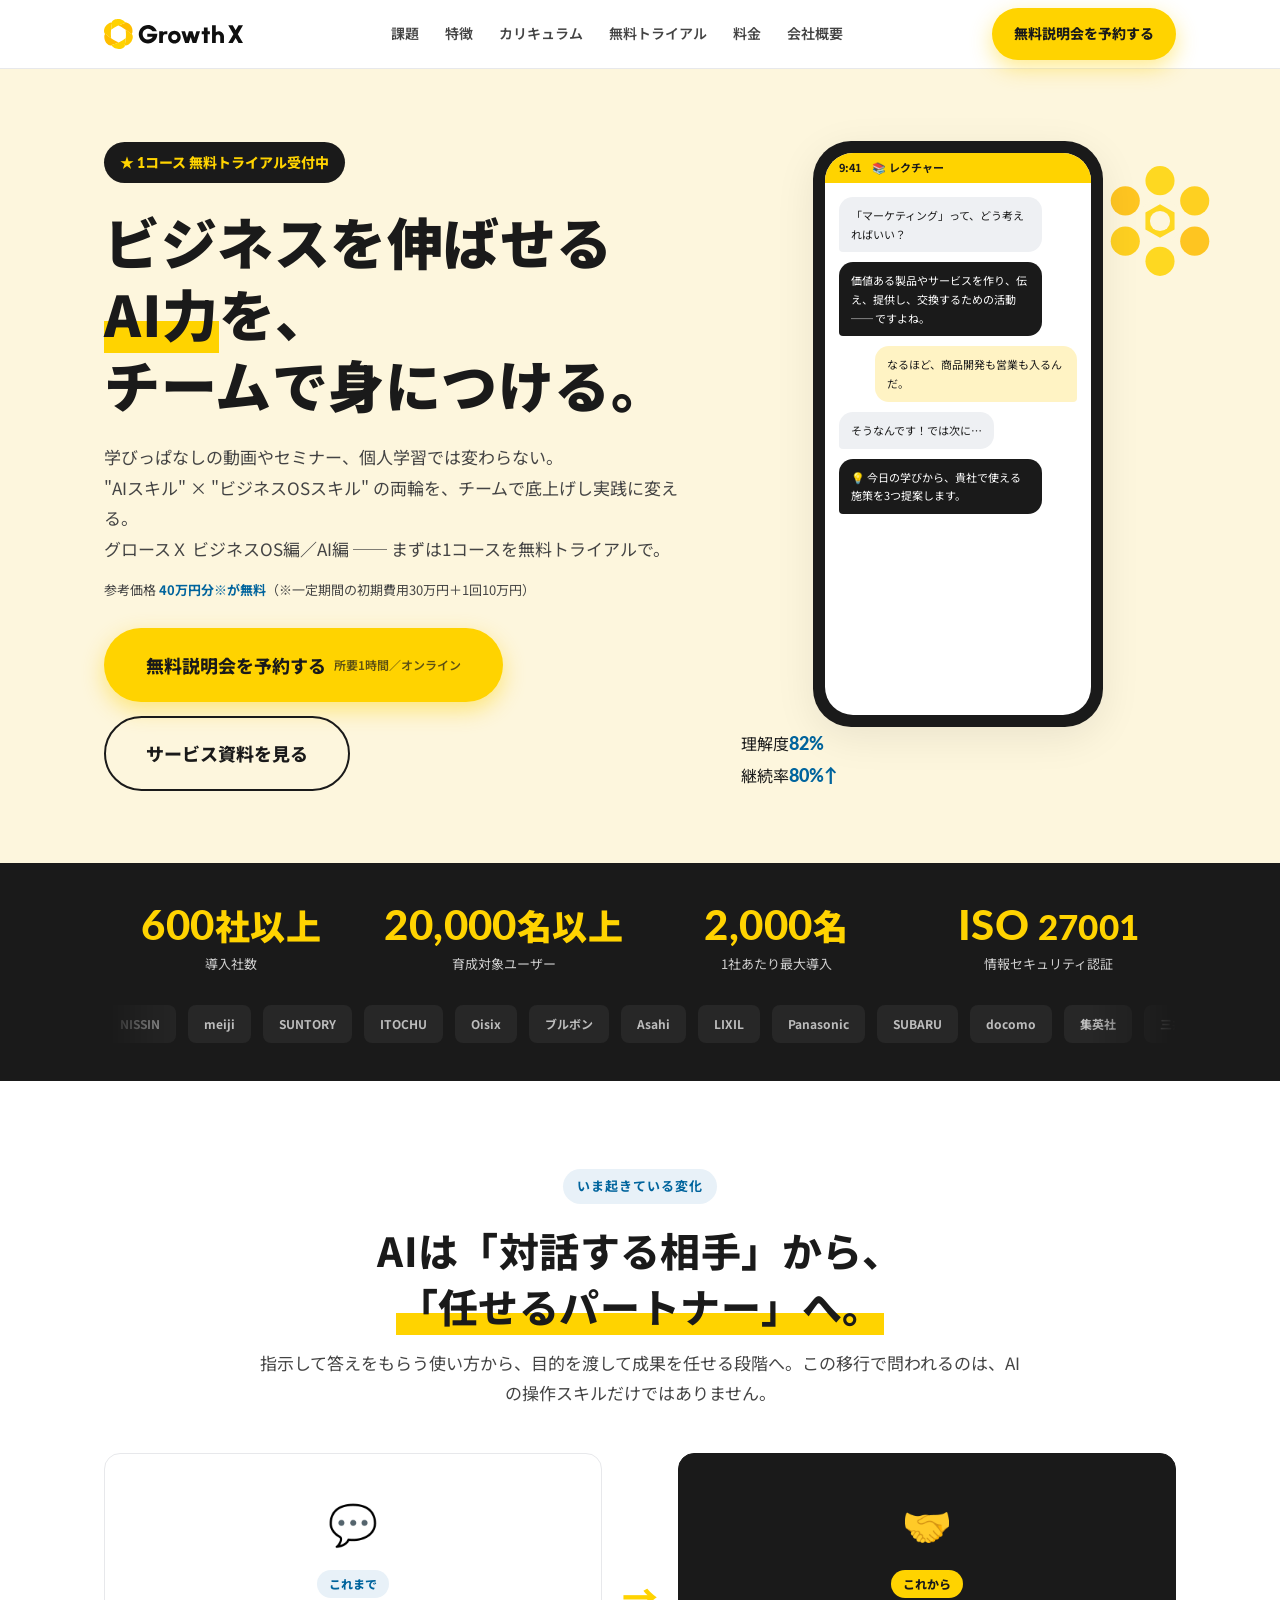
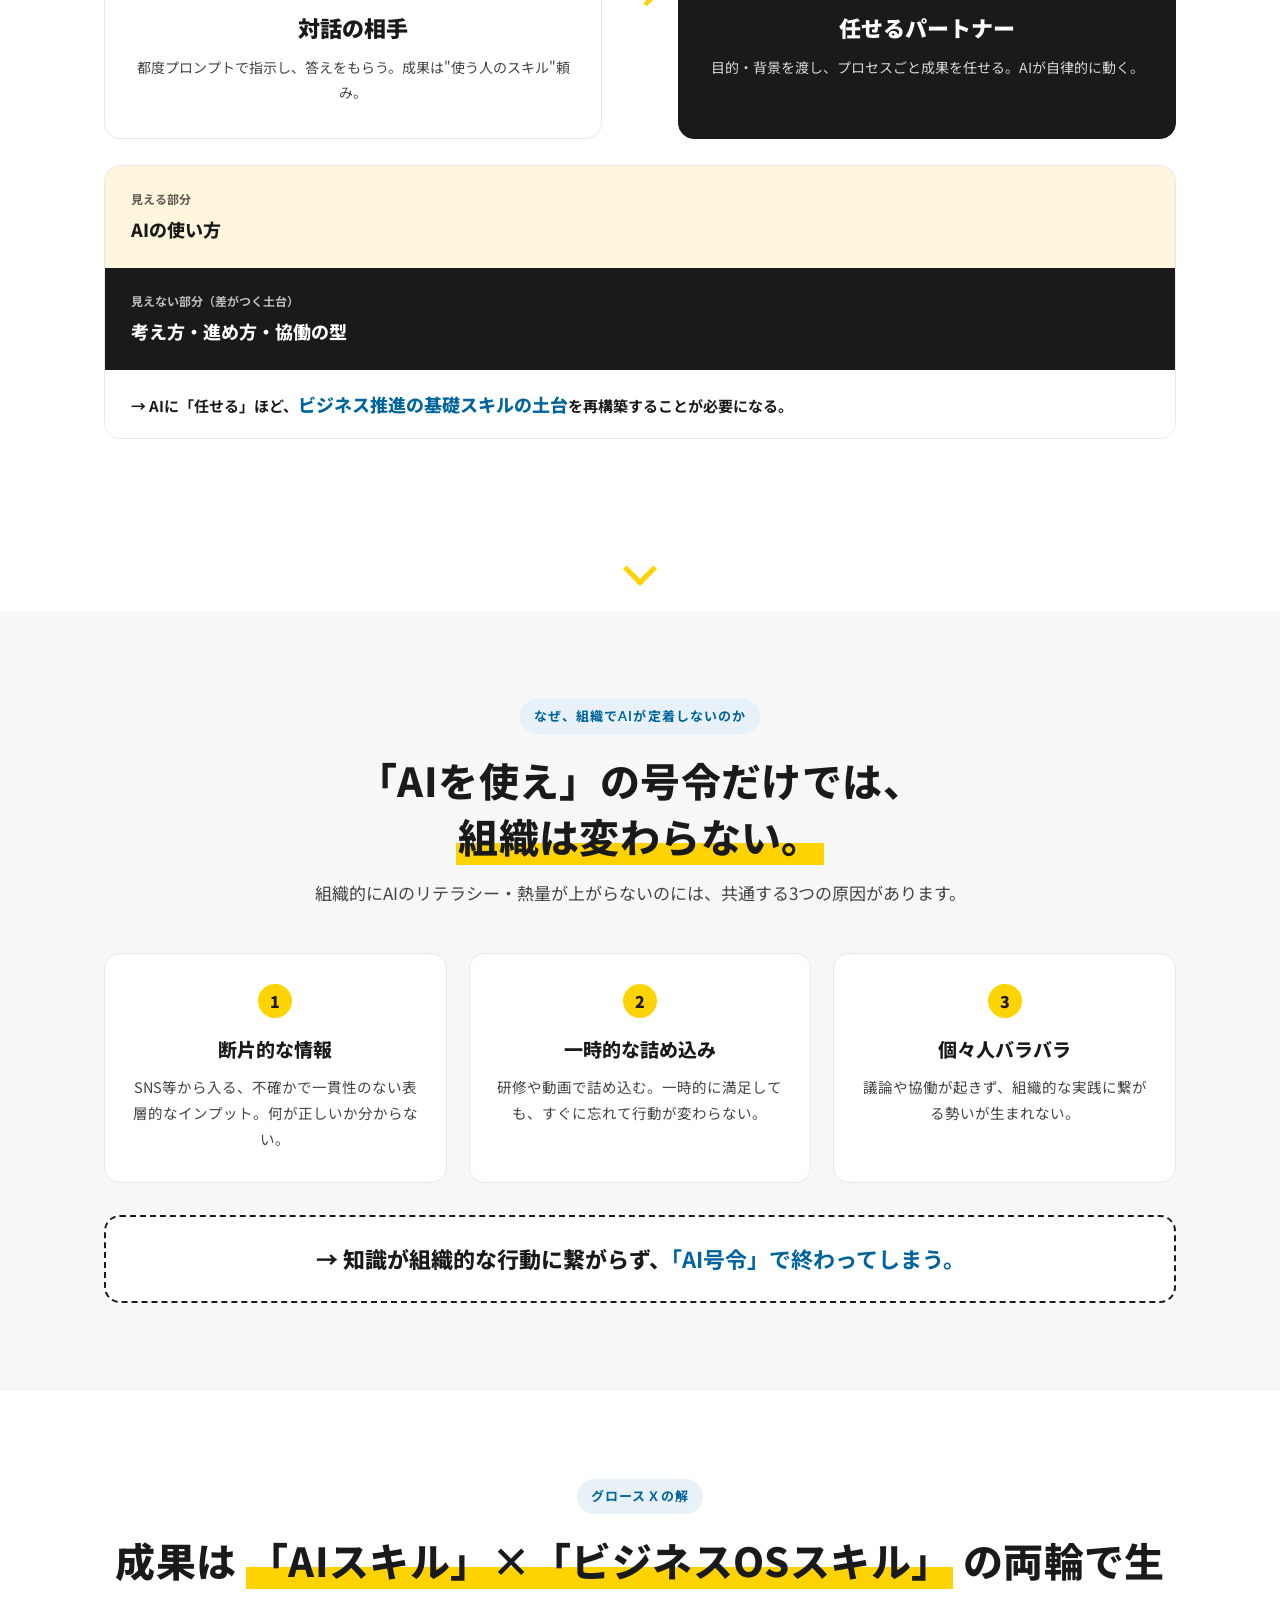
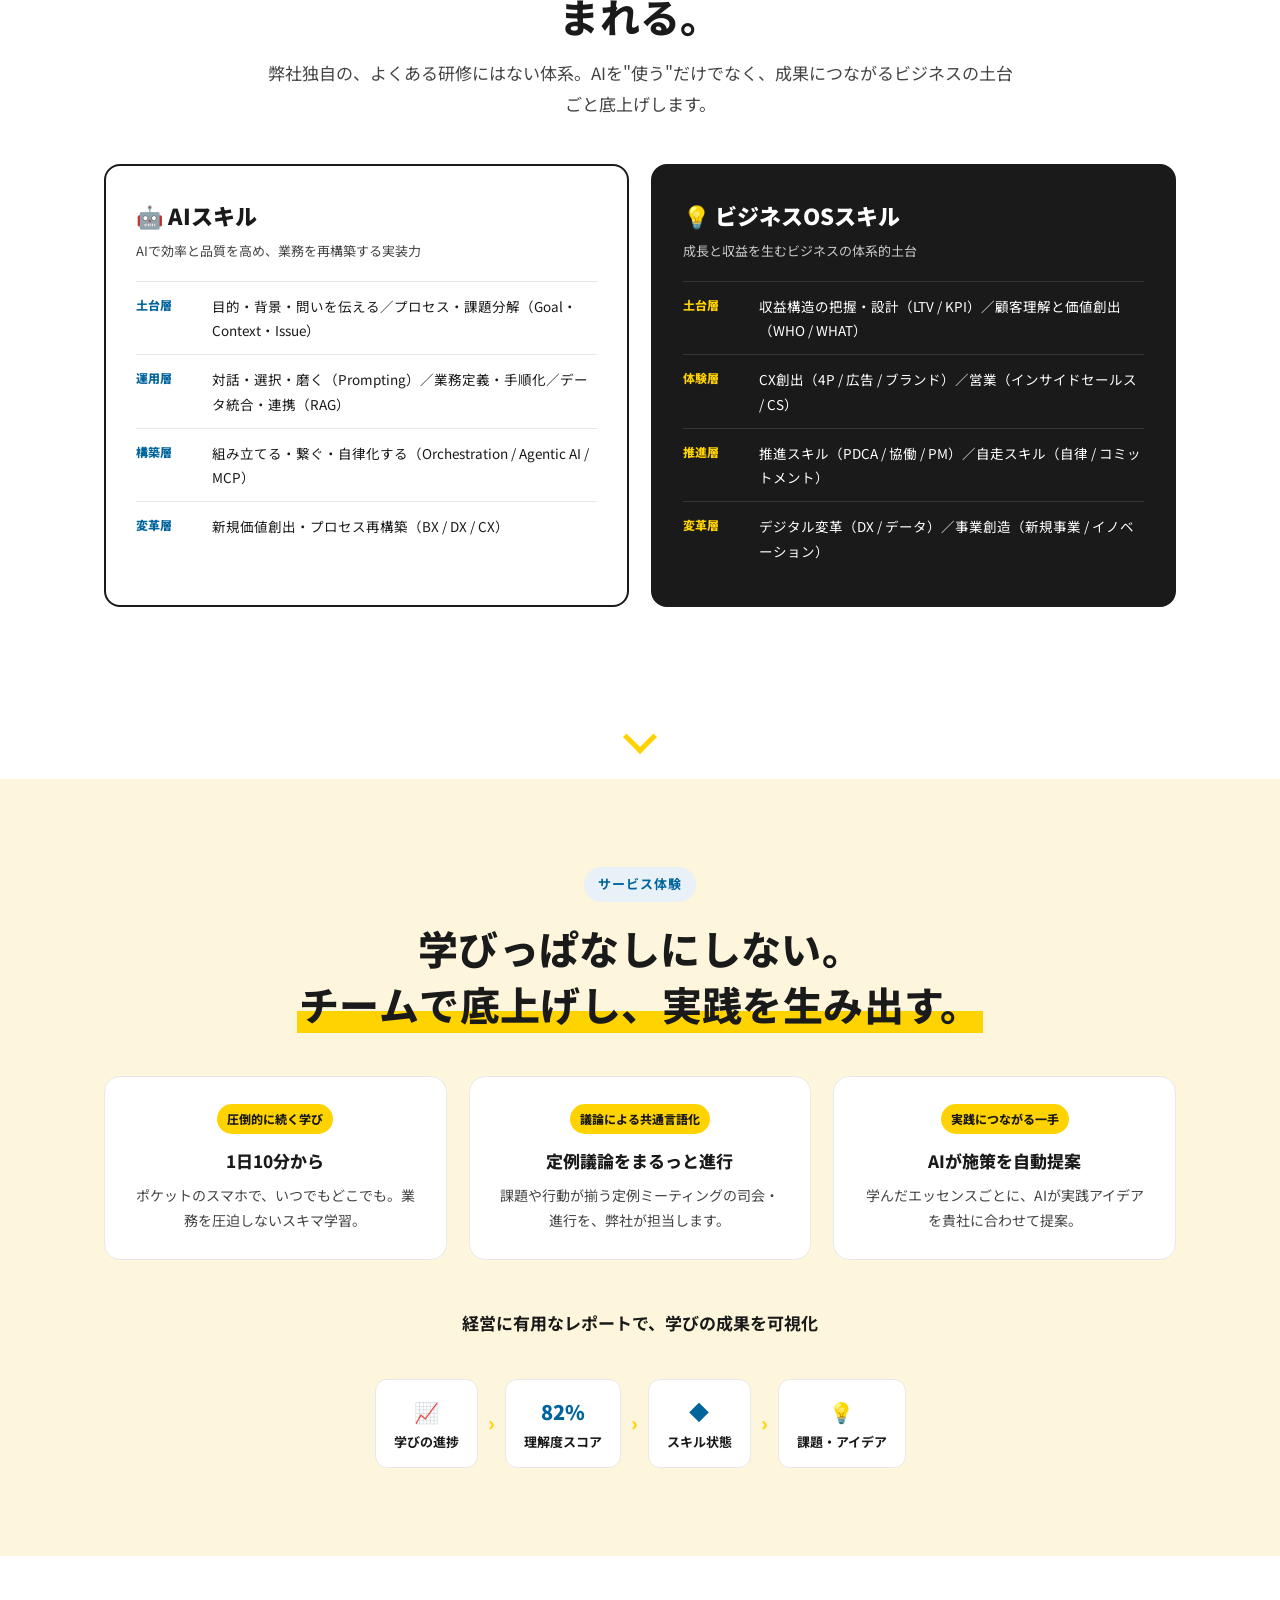
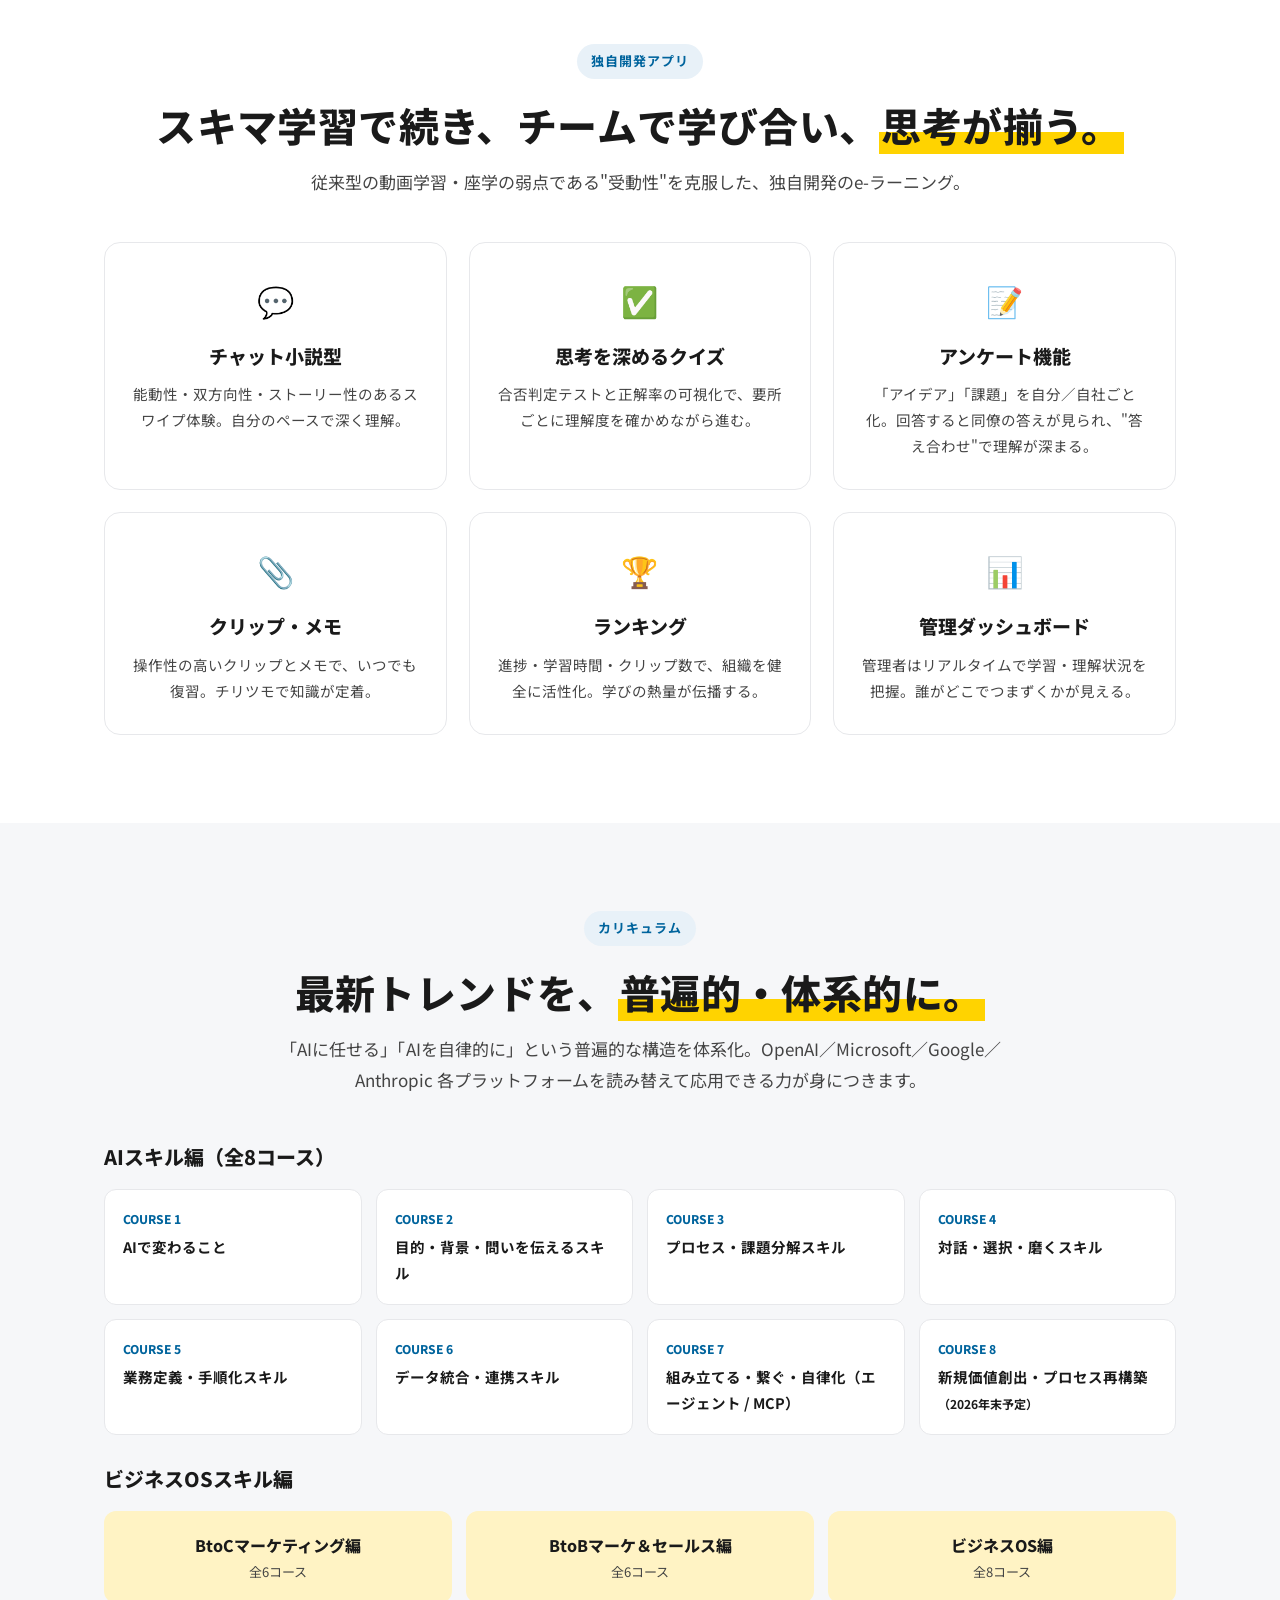
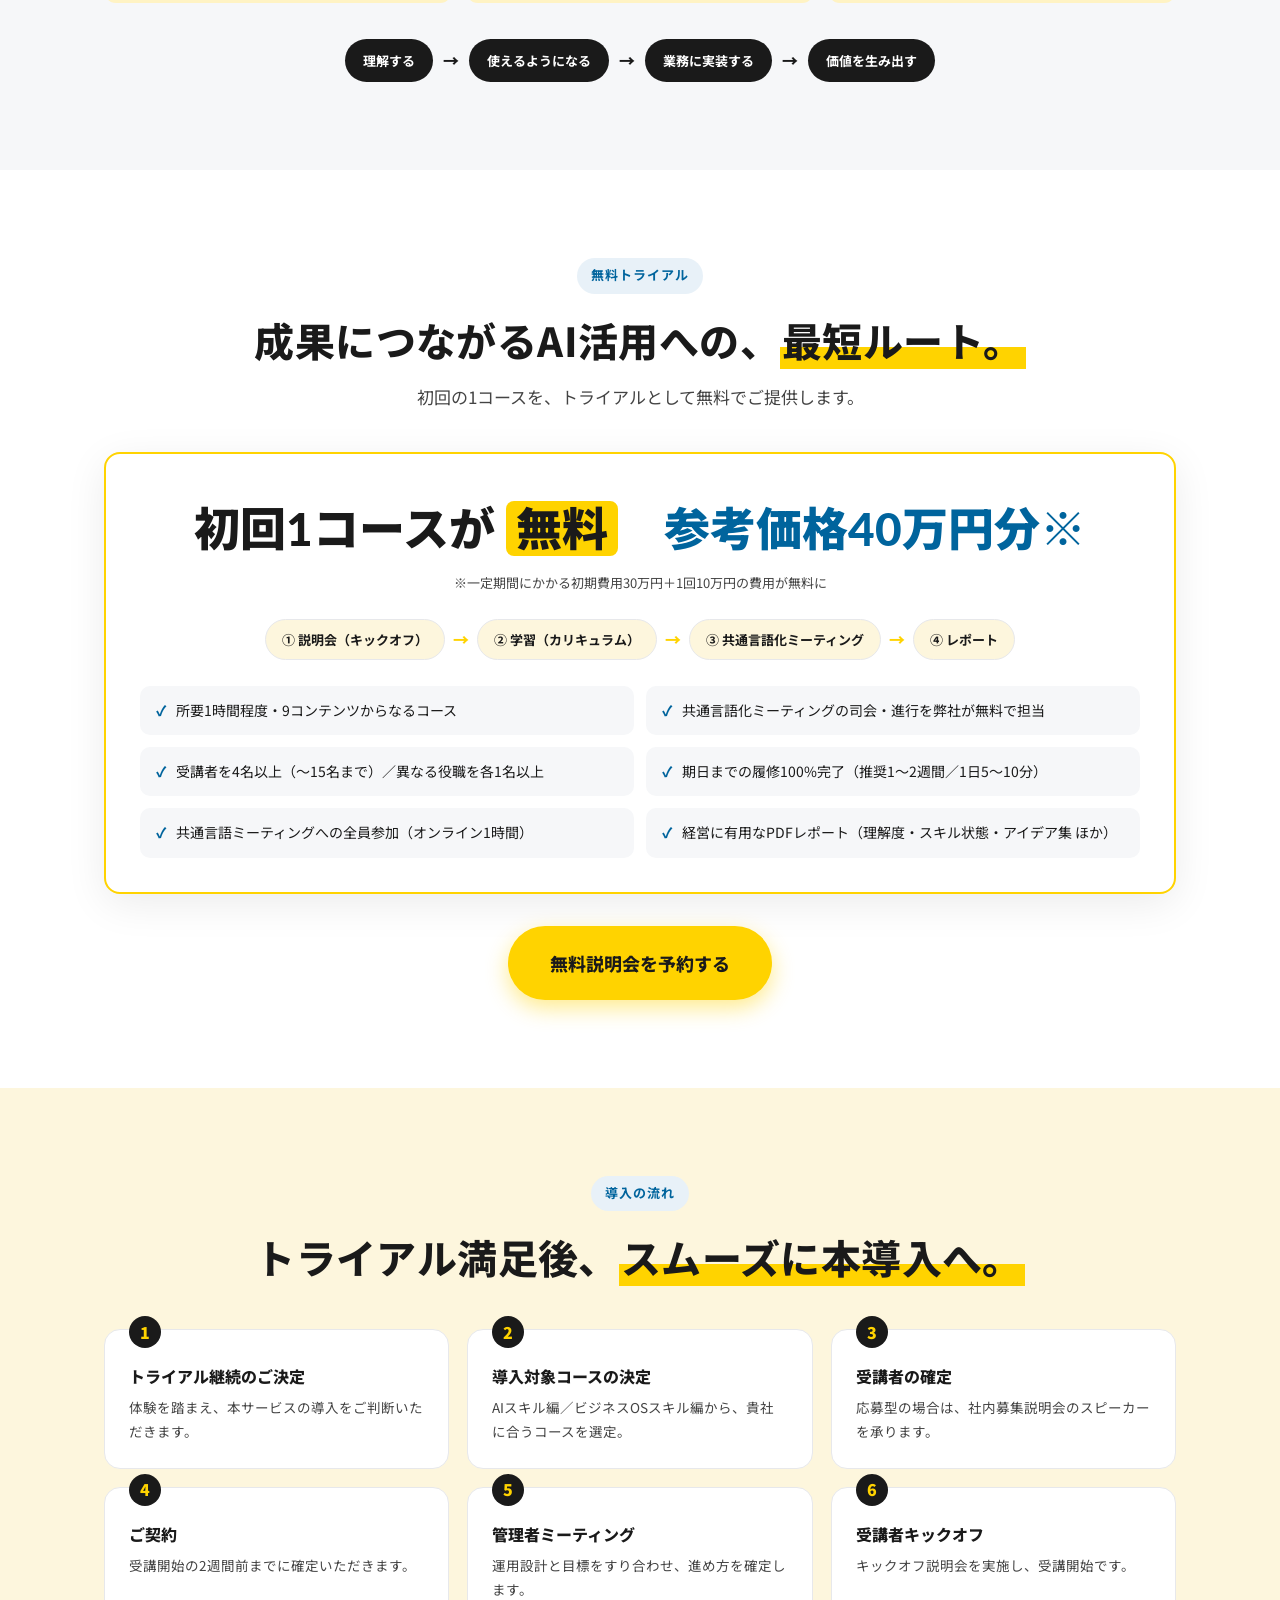
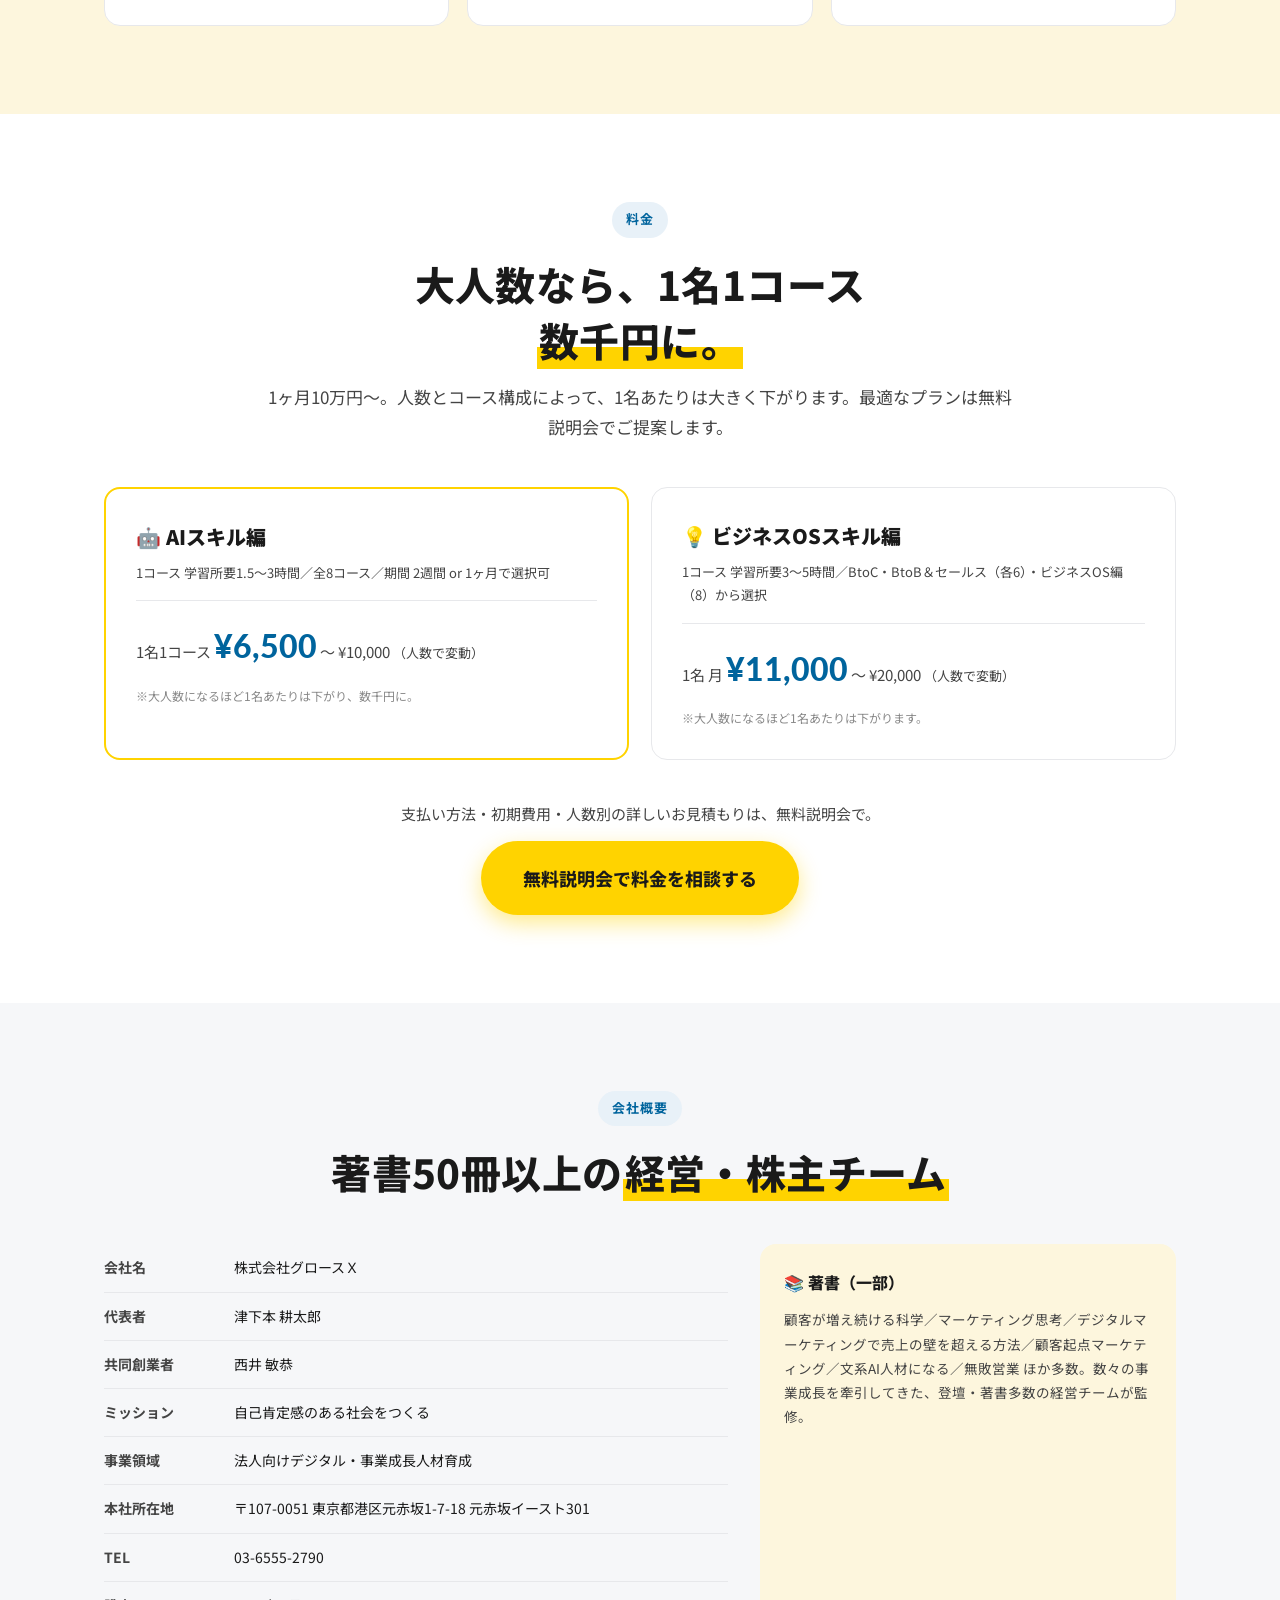
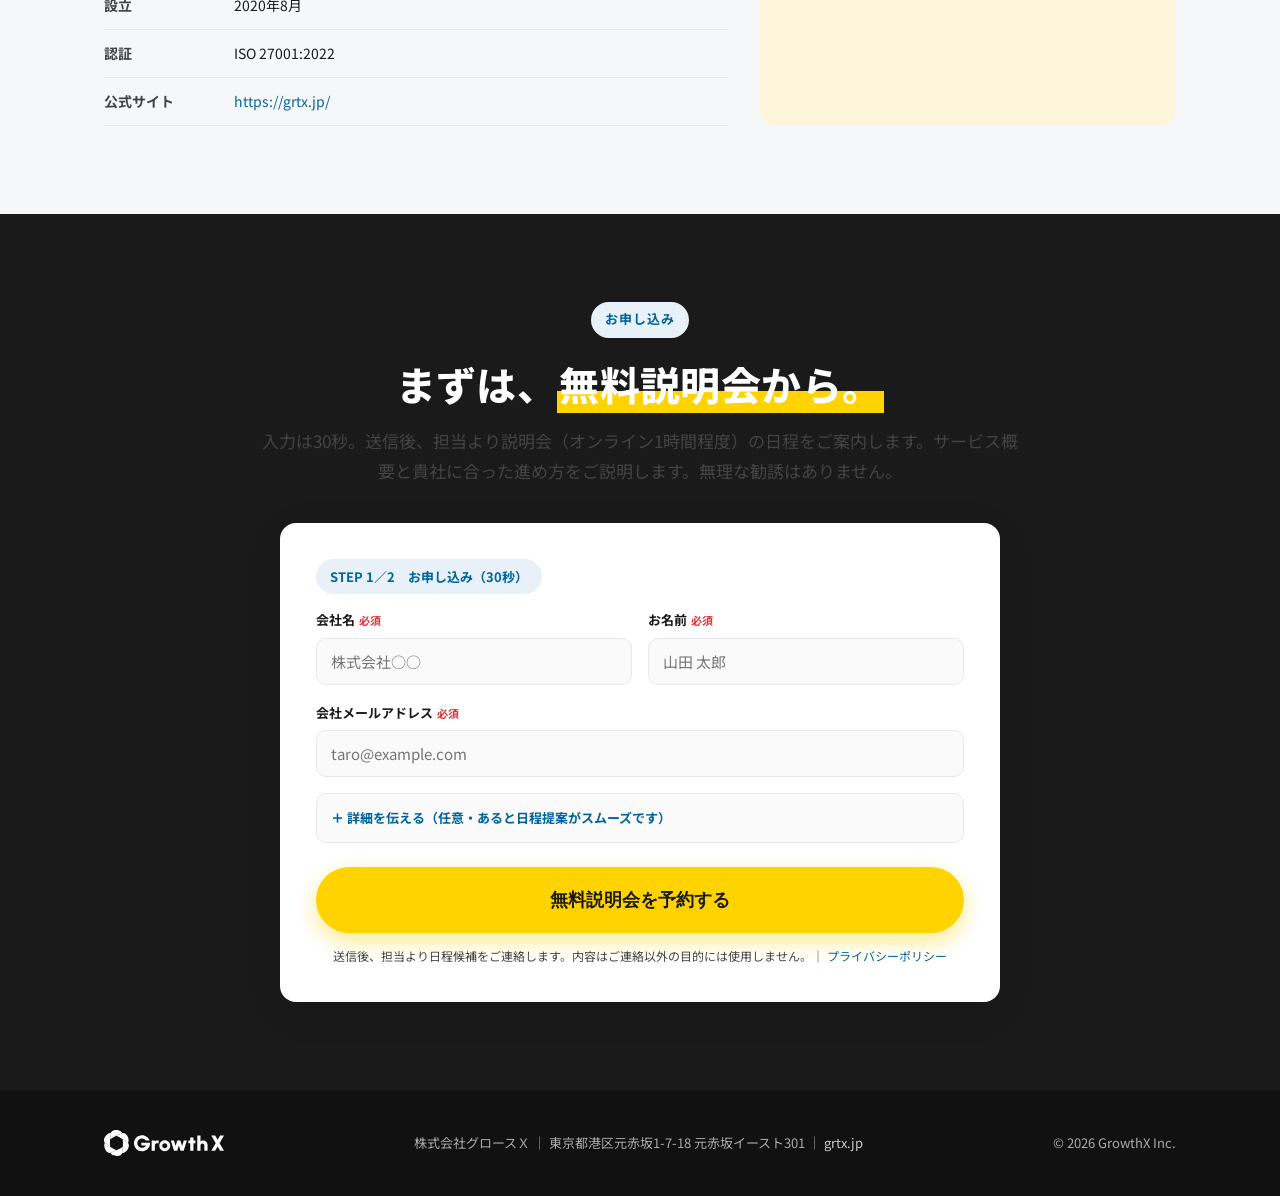
==== commit 31bac340: "lp011に忠実化 + 最適化 (v0.2) - 公式ロゴSVG(Growth X)をheader/footerに採用 - フォント Noto Sans JP + Lato (lp011準拠)、数字/" ====
--- a/index.html
+++ b/index.html
@@ -11,7 +11,7 @@
 <meta property="og:image" content="assets/ogp.png">
 <link rel="preconnect" href="https://fonts.googleapis.com">
 <link rel="preconnect" href="https://fonts.gstatic.com" crossorigin>
-<link href="https://fonts.googleapis.com/css2?family=Noto+Sans+JP:wght@400;600;700;800;900&display=swap" rel="stylesheet">
+<link href="https://fonts.googleapis.com/css2?family=Noto+Sans+JP:wght@400;500;700;800;900&family=Lato:wght@400;700;900&display=swap" rel="stylesheet">
 <link rel="stylesheet" href="styles.css">
 </head>
 <body>
@@ -19,9 +19,8 @@
 <!-- ============ HEADER ============ -->
 <header class="header">
   <div class="wrap">
-    <a class="logo" href="#top">
-      <svg class="mark" viewBox="0 0 100 100" aria-hidden="true"><g fill="#FFD300"><circle cx="50" cy="14" r="14"/><circle cx="81" cy="32" r="14"/><circle cx="81" cy="68" r="14"/><circle cx="50" cy="86" r="14"/><circle cx="19" cy="68" r="14"/><circle cx="19" cy="32" r="14"/></g><circle cx="50" cy="50" r="22" fill="#fff"/><polygon points="50,34 64,42 64,58 50,66 36,58 36,42" fill="#FFD300"/><circle cx="50" cy="50" r="11" fill="#fff"/></svg>
-      Growth X
+    <a class="logo" href="#top" aria-label="Growth X">
+      <img class="logo-img" src="assets/logo-growthx.svg" alt="Growth X" width="385" height="83">
     </a>
     <nav class="nav">
       <a href="#problem">課題</a>
@@ -39,6 +38,9 @@
 <!-- ============ HERO ============ -->
 <section class="hero" id="top">
   <div class="wrap">
+    <span class="flower deco-flower flower-spin" aria-hidden="true">
+      <svg viewBox="0 0 100 100"><g><circle cx="50" cy="14" r="13" fill="#FFD300"/><circle cx="81" cy="32" r="13" fill="#FFCA00"/><circle cx="81" cy="68" r="13" fill="#FFBD00"/><circle cx="50" cy="86" r="13" fill="#FFD300"/><circle cx="19" cy="68" r="13" fill="#FFCA00"/><circle cx="19" cy="32" r="13" fill="#FFBD00"/></g><circle cx="50" cy="50" r="20" fill="#FDF6DD"/><polygon points="50,35 63,42.5 63,57.5 50,65 37,57.5 37,42.5" fill="#FFD300"/><circle cx="50" cy="50" r="9" fill="#FDF6DD"/></svg>
+    </span>
     <div class="hero-copy">
       <span class="badge">★ 1コース 無料トライアル受付中</span>
       <h1>ビジネスを伸ばせる<br><span class="mark">AI力</span>を、<br>チームで身につける。</h1>
@@ -77,8 +79,11 @@
       <div class="stat"><div class="n">2,000<small>名</small></div><div class="l">1社あたり最大導入</div></div>
       <div class="stat"><div class="n">ISO<small> 27001</small></div><div class="l">情報セキュリティ認証</div></div>
     </div>
-    <div class="logos">
-      <span>NISSIN</span><span>meiji</span><span>SUNTORY</span><span>ITOCHU</span><span>Oisix</span><span>ブルボン</span><span>Asahi</span><span>LIXIL</span><span>Panasonic</span><span>SUBARU</span><span>docomo</span><span>集英社</span><span>三井住友海上</span><span>りそな銀行</span><span>FANCL</span><span>JR</span><span>ほか600社以上</span>
+    <div class="marquee">
+      <div class="marquee_track">
+        <span>NISSIN</span><span>meiji</span><span>SUNTORY</span><span>ITOCHU</span><span>Oisix</span><span>ブルボン</span><span>Asahi</span><span>LIXIL</span><span>Panasonic</span><span>SUBARU</span><span>docomo</span><span>集英社</span><span>三井住友海上</span><span>りそな銀行</span><span>FANCL</span><span>JR</span>
+        <span>NISSIN</span><span>meiji</span><span>SUNTORY</span><span>ITOCHU</span><span>Oisix</span><span>ブルボン</span><span>Asahi</span><span>LIXIL</span><span>Panasonic</span><span>SUBARU</span><span>docomo</span><span>集英社</span><span>三井住友海上</span><span>りそな銀行</span><span>FANCL</span><span>JR</span>
+      </div>
     </div>
   </div>
 </section>
@@ -113,6 +118,8 @@
     </div>
   </div>
 </section>
+
+<div class="arrow-down"><i></i></div>
 
 <!-- ============ PROBLEM ============ -->
 <section class="section section--gray" id="problem">
@@ -157,6 +164,8 @@
     </div>
   </div>
 </section>
+
+<div class="arrow-down"><i></i></div>
 
 <!-- ============ EXPERIENCE ============ -->
 <section class="section section--tint">
@@ -345,30 +354,34 @@
   <div class="wrap center">
     <span class="eyebrow">お申し込み</span>
     <h2 class="h2">まずは、<span class="mark">無料説明会から。</span></h2>
-    <p class="lead center">1時間程度のオンライン。サービス概要と、貴社に合った進め方をご説明します。無理な勧誘はありません。</p>
+    <p class="lead center">入力は30秒。送信後、担当より説明会（オンライン1時間程度）の日程をご案内します。サービス概要と貴社に合った進め方をご説明します。無理な勧誘はありません。</p>
   </div>
   <div class="wrap">
     <!-- NOTE: action は叩き台のダミー。本番は Formspree / HubSpot / 自社API に差し替え -->
     <form class="form-wrap" action="https://formspree.io/f/REPLACE_ME" method="POST">
+      <span class="form-step">STEP 1／2　お申し込み（30秒）</span>
       <div class="field-row">
         <div class="field"><label>会社名<span class="req">必須</span></label><input type="text" name="company" required placeholder="株式会社○○"></div>
         <div class="field"><label>お名前<span class="req">必須</span></label><input type="text" name="name" required placeholder="山田 太郎"></div>
       </div>
-      <div class="field-row">
-        <div class="field"><label>メールアドレス<span class="req">必須</span></label><input type="email" name="email" required placeholder="taro@example.com"></div>
-        <div class="field"><label>電話番号<span style="color:#999;font-size:11px;margin-left:4px;">任意</span></label><input type="tel" name="tel" placeholder="03-1234-5678"></div>
-      </div>
-      <div class="field-row">
-        <div class="field"><label>想定参加人数</label>
-          <select name="headcount"><option>4〜10名</option><option>11〜15名</option><option>16名以上</option><option>未定</option></select>
+      <div class="field"><label>会社メールアドレス<span class="req">必須</span></label><input type="email" name="email" required placeholder="taro@example.com"></div>
+
+      <details class="form-details">
+        <summary>詳細を伝える（任意・あると日程提案がスムーズです）</summary>
+        <div class="field"><label>電話番号</label><input type="tel" name="tel" placeholder="03-1234-5678"></div>
+        <div class="field-row">
+          <div class="field"><label>想定参加人数</label>
+            <select name="headcount"><option value="">選択しない</option><option>4〜10名</option><option>11〜15名</option><option>16名以上</option><option>未定</option></select>
+          </div>
+          <div class="field"><label>興味のあるコース</label>
+            <select name="course"><option value="">選択しない</option><option>AIスキル編</option><option>BtoCマーケティング編</option><option>BtoB＆セールス編</option><option>ビジネスOS編</option><option>未定 / 相談したい</option></select>
+          </div>
         </div>
-        <div class="field"><label>興味のあるコース</label>
-          <select name="course"><option>AIスキル編</option><option>BtoCマーケティング編</option><option>BtoB＆セールス編</option><option>ビジネスOS編</option><option>未定 / 相談したい</option></select>
-        </div>
-      </div>
-      <div class="field"><label>ご質問・備考<span style="color:#999;font-size:11px;margin-left:4px;">任意</span></label><textarea name="message" rows="3" placeholder="現状の課題やご希望があればご記入ください"></textarea></div>
+        <div class="field"><label>ご質問・備考</label><textarea name="message" rows="3" placeholder="現状の課題やご希望があればご記入ください"></textarea></div>
+      </details>
+
       <button type="submit" class="btn btn--primary btn--lg">無料説明会を予約する</button>
-      <p class="form-note">送信いただいた内容は、ご連絡以外の目的には使用しません。｜ <a href="https://grtx.jp/" style="color:var(--blue)">プライバシーポリシー</a></p>
+      <p class="form-note">送信後、担当より日程候補をご連絡します。内容はご連絡以外の目的には使用しません。｜ <a href="https://grtx.jp/" style="color:var(--blue)">プライバシーポリシー</a></p>
     </form>
   </div>
 </section>
@@ -376,17 +389,31 @@
 <!-- ============ FOOTER ============ -->
 <footer class="footer">
   <div class="wrap">
-    <a class="logo" href="#top">
-      <svg class="mark" width="22" height="22" viewBox="0 0 100 100" aria-hidden="true"><g fill="#FFD300"><circle cx="50" cy="14" r="14"/><circle cx="81" cy="32" r="14"/><circle cx="81" cy="68" r="14"/><circle cx="50" cy="86" r="14"/><circle cx="19" cy="68" r="14"/><circle cx="19" cy="32" r="14"/></g><circle cx="50" cy="50" r="22" fill="#111"/><polygon points="50,34 64,42 64,58 50,66 36,58 36,42" fill="#FFD300"/><circle cx="50" cy="50" r="11" fill="#111"/></svg>
-      Growth X
+    <a class="logo" href="#top" aria-label="Growth X">
+      <img class="logo-img" src="assets/logo-growthx.svg" alt="Growth X" width="385" height="83" style="filter:brightness(0) invert(1);">
     </a>
     <div>株式会社グロースＸ ｜ 東京都港区元赤坂1-7-18 元赤坂イースト301 ｜ <a href="https://grtx.jp/" style="color:#ccc;">grtx.jp</a></div>
     <div>© 2026 GrowthX Inc.</div>
   </div>
 </footer>
 
-<!-- mobile sticky cta -->
-<div class="sticky-cta"><a class="btn btn--primary" href="#cta">無料説明会を予約する</a></div>
+<!-- 固定CTA（スクロールで出現 / desktop=右下フロート, mobile=下部バー） -->
+<div class="fixed-cta" id="fixedCta"><a class="btn btn--primary" href="#cta">無料説明会を予約する</a></div>
+
+<script>
+(function(){
+  var cta = document.getElementById('fixedCta');
+  var hero = document.getElementById('top');
+  document.body.classList.add('has-fixed-cta');
+  // ヒーローを抜けたら表示（IntersectionObserver＝スクロールごとの再計算なしで軽量）
+  if ('IntersectionObserver' in window && hero) {
+    var io = new IntersectionObserver(function(es){
+      cta.classList.toggle('is-visible', !es[0].isIntersecting);
+    }, { rootMargin: '-200px 0px 0px 0px' });
+    io.observe(hero);
+  } else { cta.classList.add('is-visible'); }
+})();
+</script>
 
 </body>
 </html>
--- a/styles.css
+++ b/styles.css
@@ -17,7 +17,9 @@
   --shadow: 0 10px 40px rgba(0,0,0,.08);
   --maxw: 1120px;
   --font: "Noto Sans JP", -apple-system, BlinkMacSystemFont, "Hiragino Kaku Gothic ProN", "Hiragino Sans", Meiryo, sans-serif;
-}
+  --font-en: "Lato", "Noto Sans JP", sans-serif;
+}
+.en { font-family: var(--font-en); }
 
 * { box-sizing: border-box; margin: 0; padding: 0; }
 html { scroll-behavior: smooth; }
@@ -91,7 +93,7 @@
 .menu-toggle { display: none; }
 
 /* ---------- Hero ---------- */
-.hero { background: var(--yellow-tint); overflow: hidden; }
+.hero { background: var(--yellow-tint); overflow: hidden; position: relative; }
 .hero .wrap { display: grid; grid-template-columns: 1.15fr .85fr; gap: 48px; align-items: center; padding-top: 72px; padding-bottom: 72px; }
 .hero .badge {
   display: inline-flex; align-items: center; gap: 8px;
@@ -104,7 +106,7 @@
 .hero .micro { font-size: 13px; color: var(--ink-2); margin-bottom: 26px; }
 .hero .micro b { color: var(--blue); }
 .hero .cta-row { display: flex; gap: 14px; flex-wrap: wrap; }
-.hero-visual { position: relative; }
+.hero-visual { position: relative; z-index: 1; }
 .phone {
   width: 290px; margin: 0 auto; background: var(--ink); border-radius: 38px; padding: 12px;
   box-shadow: var(--shadow); position: relative;
@@ -283,6 +285,59 @@
 /* floating mobile cta */
 .sticky-cta { display:none; }
 
+/* ===================================================
+   lp011 寄せ 最適化レイヤー (v0.2)
+   =================================================== */
+
+/* 回るブランド花マーク（performance: transform only / reduced-motion 配慮） */
+.flower { display:inline-block; line-height:0; }
+.flower svg { display:block; }
+.flower-spin { animation: gx-spin 16s linear infinite; transform-origin:50% 50%; will-change: transform; }
+@keyframes gx-spin { to { transform: rotate(360deg); } }
+@media (prefers-reduced-motion: reduce) { .flower-spin { animation: none; } }
+
+/* ヘッダー公式ロゴ画像 */
+.logo img.logo-img { height: 30px; width:auto; display:block; }
+.footer .logo img.logo-img { height: 26px; }
+
+/* 数字・英字は Lato で grtx の打感に */
+.trust .stat .n, .hero .float .num, .price-from strong, .offer-price .big,
+.hero .badge, .eyebrow { font-family: var(--font-en); }
+.trust .stat .n { letter-spacing:.01em; }
+
+/* ヒーロー: c-hero 風の大見出し */
+.hero h1 { font-size: clamp(32px, 5.4vw, 56px); line-height: 1.28; }
+.hero-copy { position: relative; z-index: 2; }
+.hero .deco-flower { position:absolute; right:5%; top:96px; width:112px; opacity:.85; z-index:0; pointer-events:none; }
+
+/* セクション間 ▼ 矢印（grtx の section-arrow 風） */
+.arrow-down { text-align:center; line-height:0; padding: 30px 0; }
+.arrow-down i { display:inline-block; width:24px; height:24px; border-right:5px solid var(--yellow); border-bottom:5px solid var(--yellow); transform: rotate(45deg); }
+.section--tint + .arrow-down, .arrow-down.on-tint { background: var(--yellow-tint); }
+.section--gray + .arrow-down, .arrow-down.on-gray { background: var(--gray-bg); }
+
+/* 会社ロゴ 自動スクロール marquee */
+.marquee { overflow: hidden; margin-top: 30px; -webkit-mask-image: linear-gradient(90deg, transparent, #000 8%, #000 92%, transparent); mask-image: linear-gradient(90deg, transparent, #000 8%, #000 92%, transparent); }
+.marquee_track { display:flex; gap:12px; width:max-content; animation: gx-marquee 38s linear infinite; }
+.marquee:hover .marquee_track { animation-play-state: paused; }
+.marquee span { white-space:nowrap; font-size:12px; font-weight:700; color:#bdbdbd; background:rgba(255,255,255,.06); padding:8px 16px; border-radius:8px; }
+@keyframes gx-marquee { to { transform: translateX(-50%); } }
+@media (prefers-reduced-motion: reduce) { .marquee_track { animation:none; flex-wrap:wrap; width:auto; } }
+
+/* 固定CTAボタン（desktop=右下フロート / mobile=下部バー）lp011準拠の黄 */
+.fixed-cta { position: fixed; right: 24px; bottom: 24px; z-index: 60; opacity:0; visibility:hidden; transform: translateY(12px); transition: opacity .3s, transform .3s, visibility .3s; }
+.fixed-cta.is-visible { opacity:1; visibility:visible; transform: translateY(0); }
+.fixed-cta .btn { box-shadow: 0 10px 30px rgba(0,0,0,.22); }
+
+/* 軽量フォーム: 任意項目を折りたたみ */
+.form-details { margin: 6px 0 16px; border:1px solid var(--line); border-radius:10px; padding: 0 14px; background:#fafafa; }
+.form-details > summary { cursor:pointer; font-size:13px; font-weight:700; color:var(--blue); padding:12px 0; list-style:none; }
+.form-details > summary::-webkit-details-marker { display:none; }
+.form-details > summary::before { content:"＋ "; font-weight:900; }
+.form-details[open] > summary::before { content:"− "; }
+.form-details .field:last-child { margin-bottom: 16px; }
+.form-step { display:inline-flex; gap:6px; align-items:center; font-size:13px; font-weight:700; color:var(--blue); background:#E8F1F8; padding:6px 14px; border-radius:999px; margin-bottom:14px; }
+
 /* ---------- Responsive ---------- */
 @media (max-width: 900px) {
   .section { padding: 60px 0; }
@@ -296,10 +351,9 @@
   .course-grid { grid-template-columns: 1fr 1fr; }
   .header .btn { display:none; }
   .menu-toggle { display:block; background:none; border:none; font-size:24px; }
-  .sticky-cta {
-    display:flex; position: fixed; bottom: 0; left:0; right:0; z-index: 60;
-    background:#fff; border-top:1px solid var(--line); padding: 10px 16px; box-shadow: 0 -6px 20px rgba(0,0,0,.08);
-  }
-  .sticky-cta .btn { width:100%; }
-  body { padding-bottom: 76px; }
-}
+  .hero .deco-flower { display: none; }
+  .fixed-cta { right:0; left:0; bottom:0; padding:10px 16px; background:#fff; border-top:1px solid var(--line); box-shadow:0 -6px 20px rgba(0,0,0,.1); transform: translateY(100%); }
+  .fixed-cta.is-visible { transform: translateY(0); }
+  .fixed-cta .btn { width:100%; }
+  body.has-fixed-cta { padding-bottom: 76px; }
+}
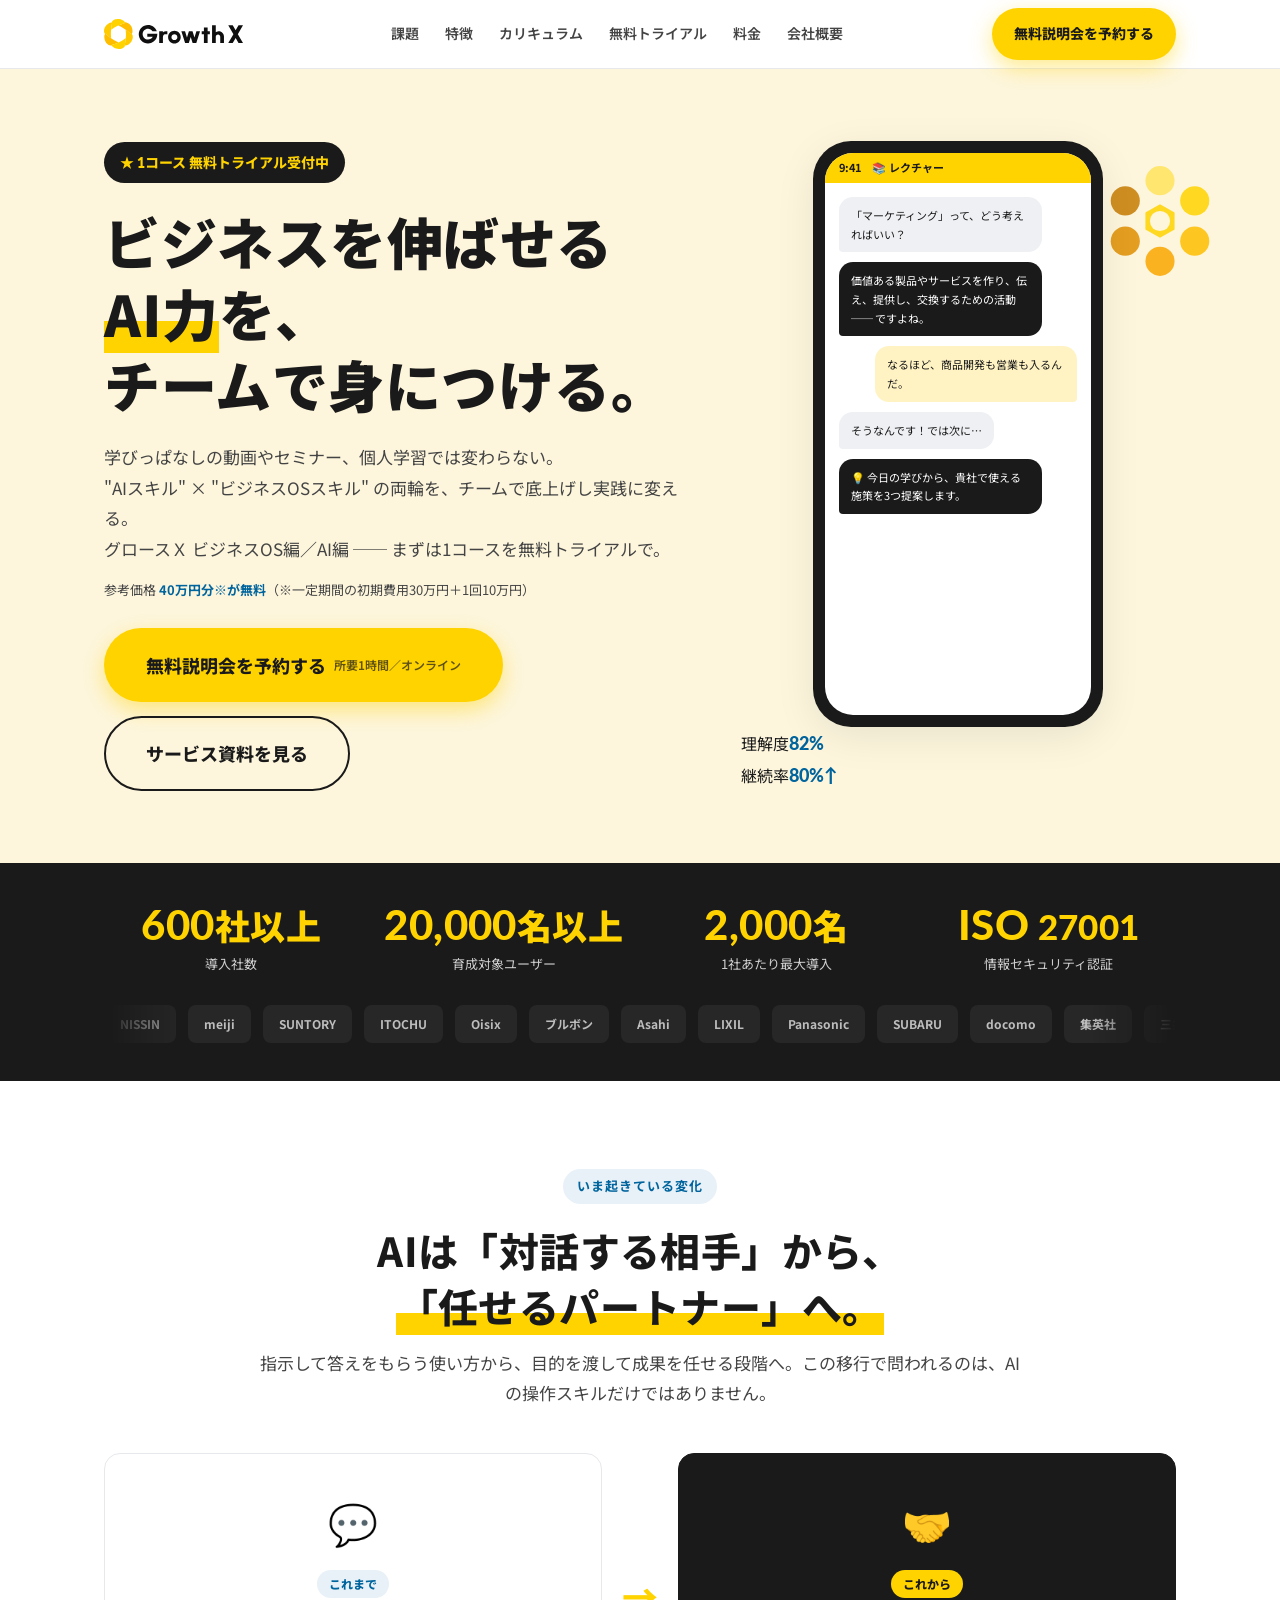
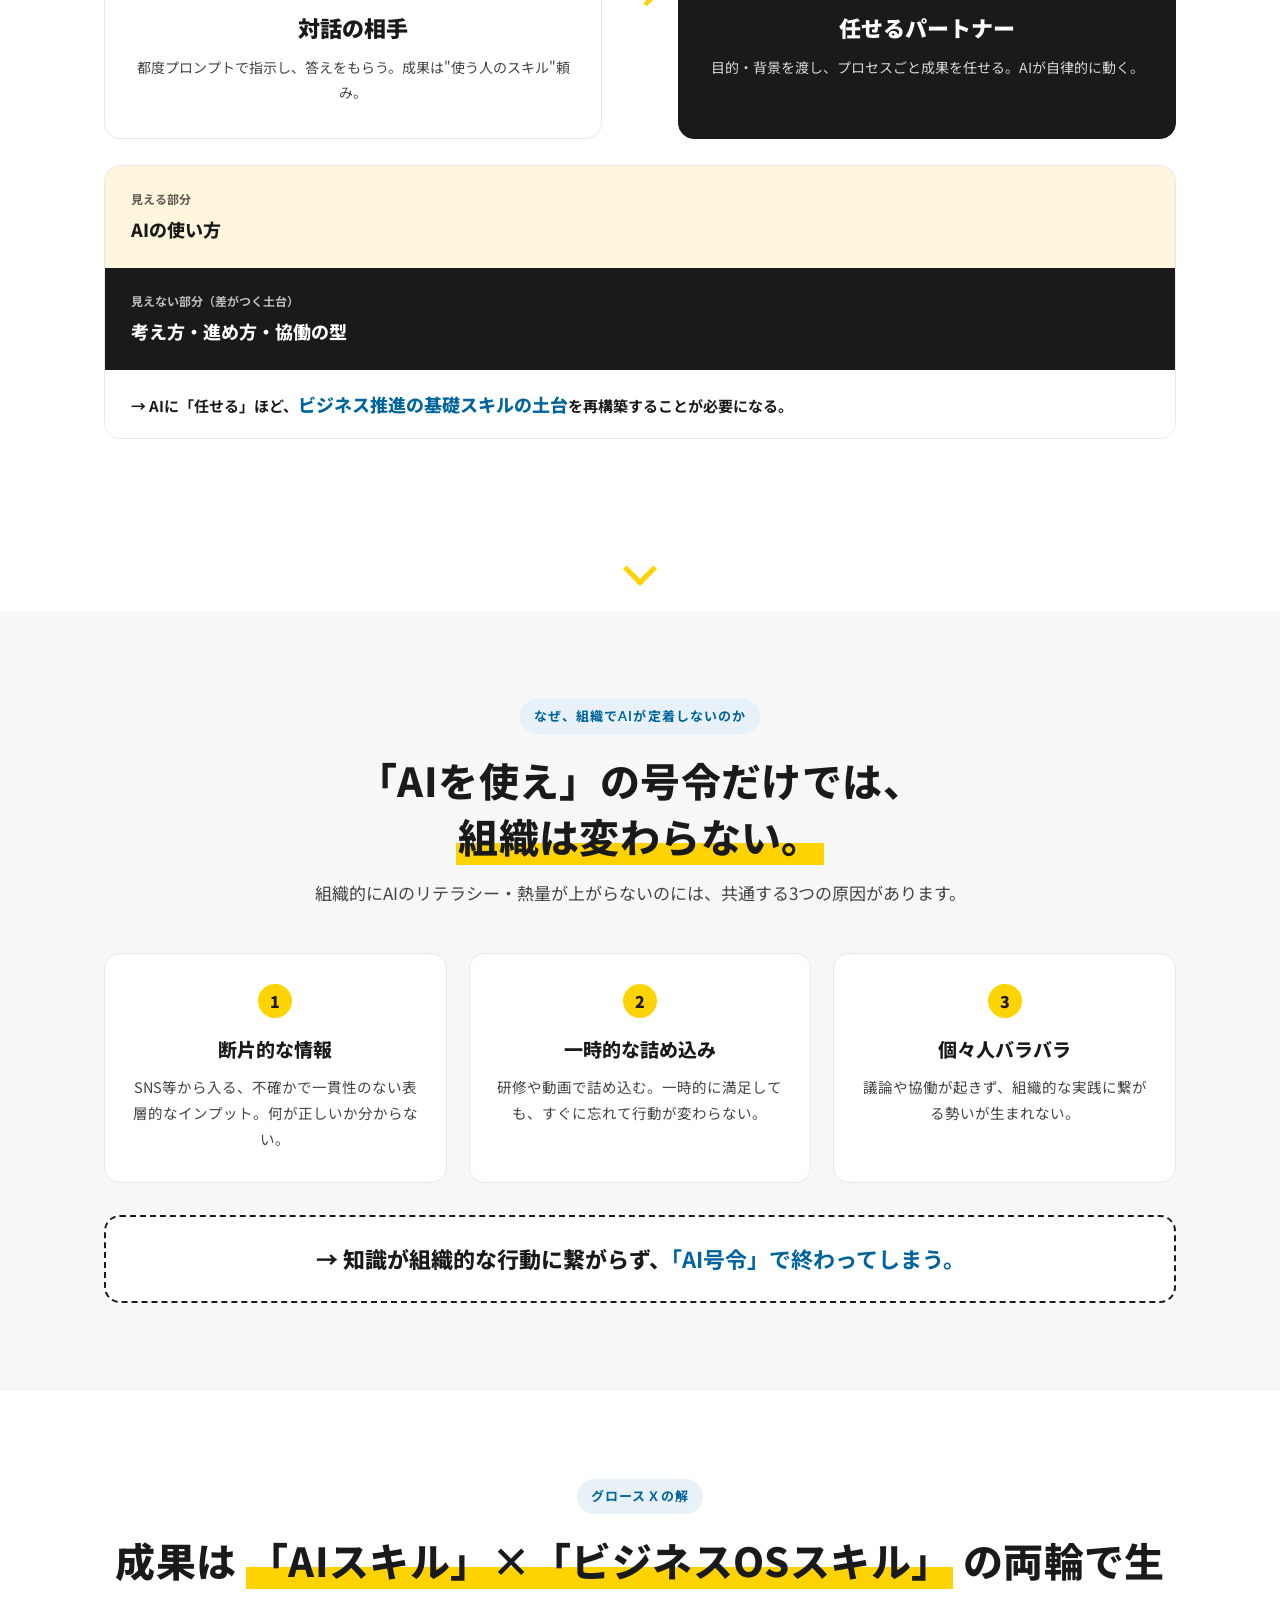
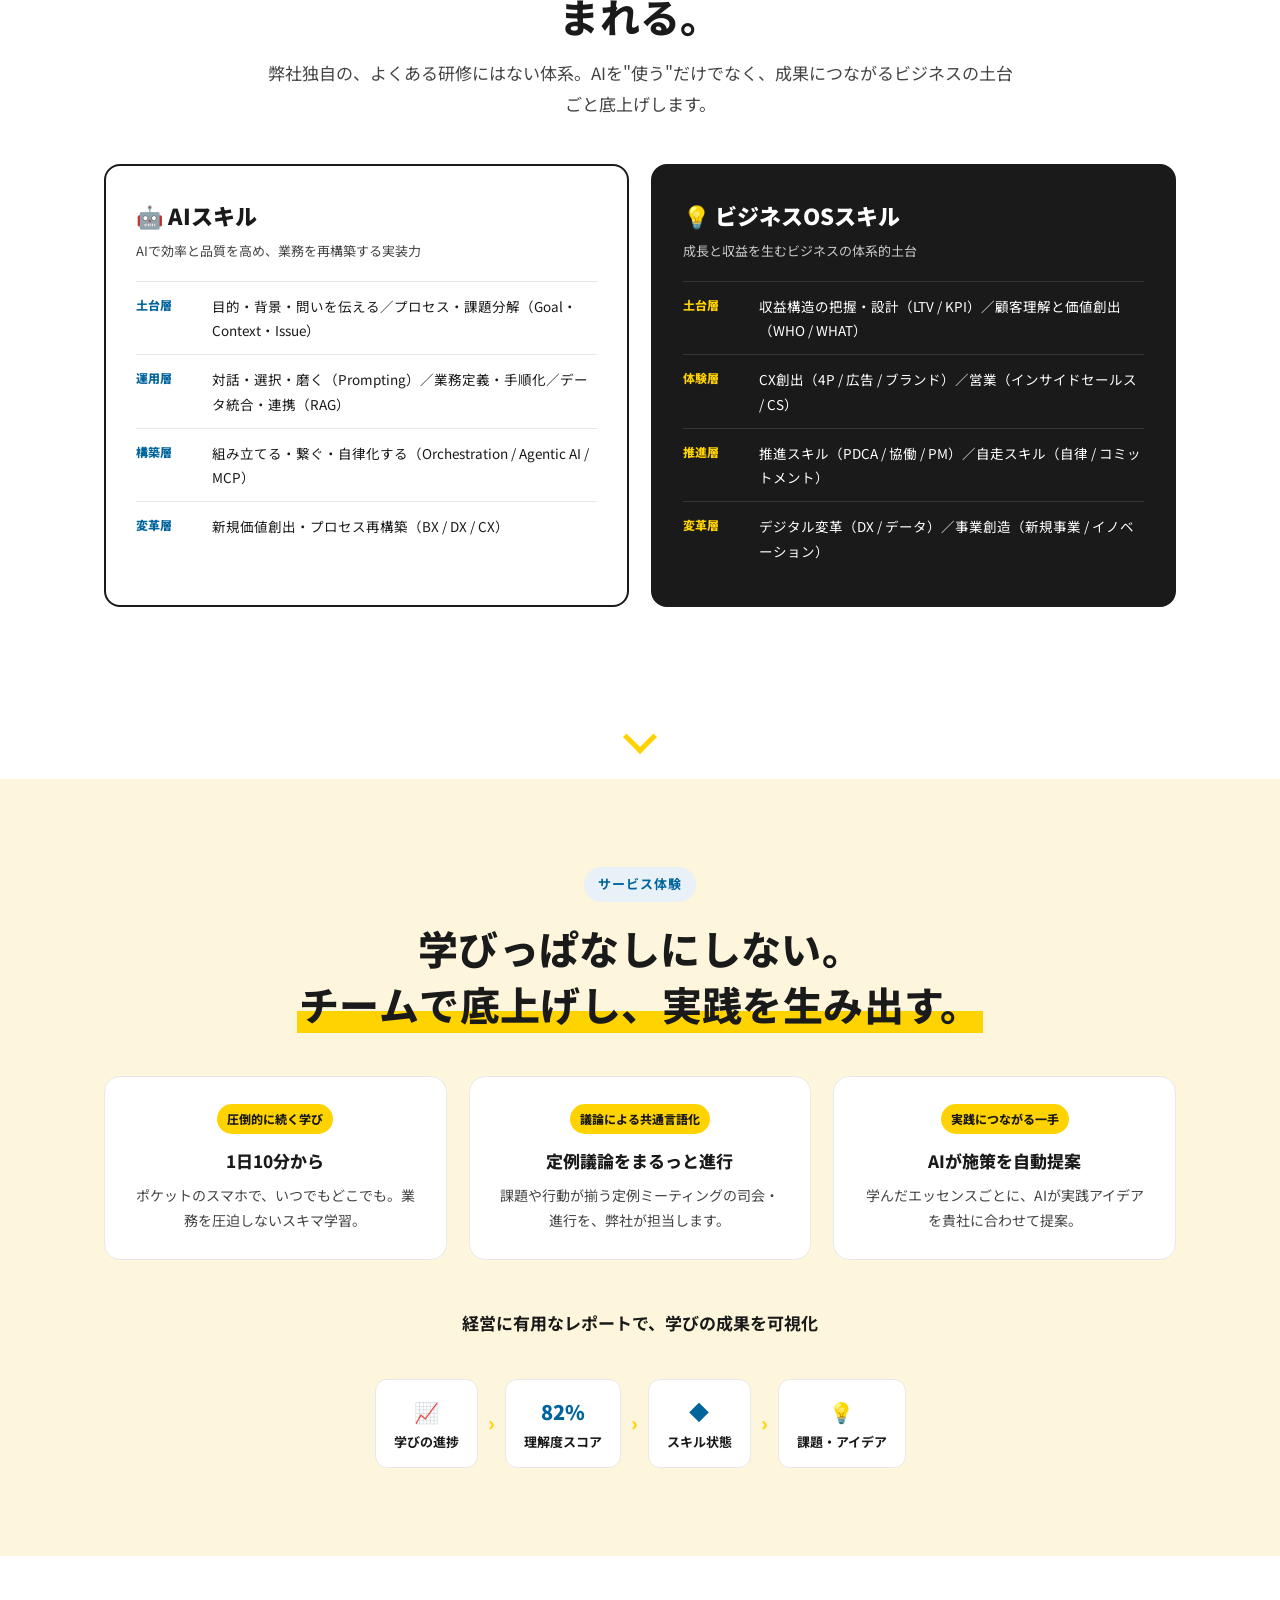
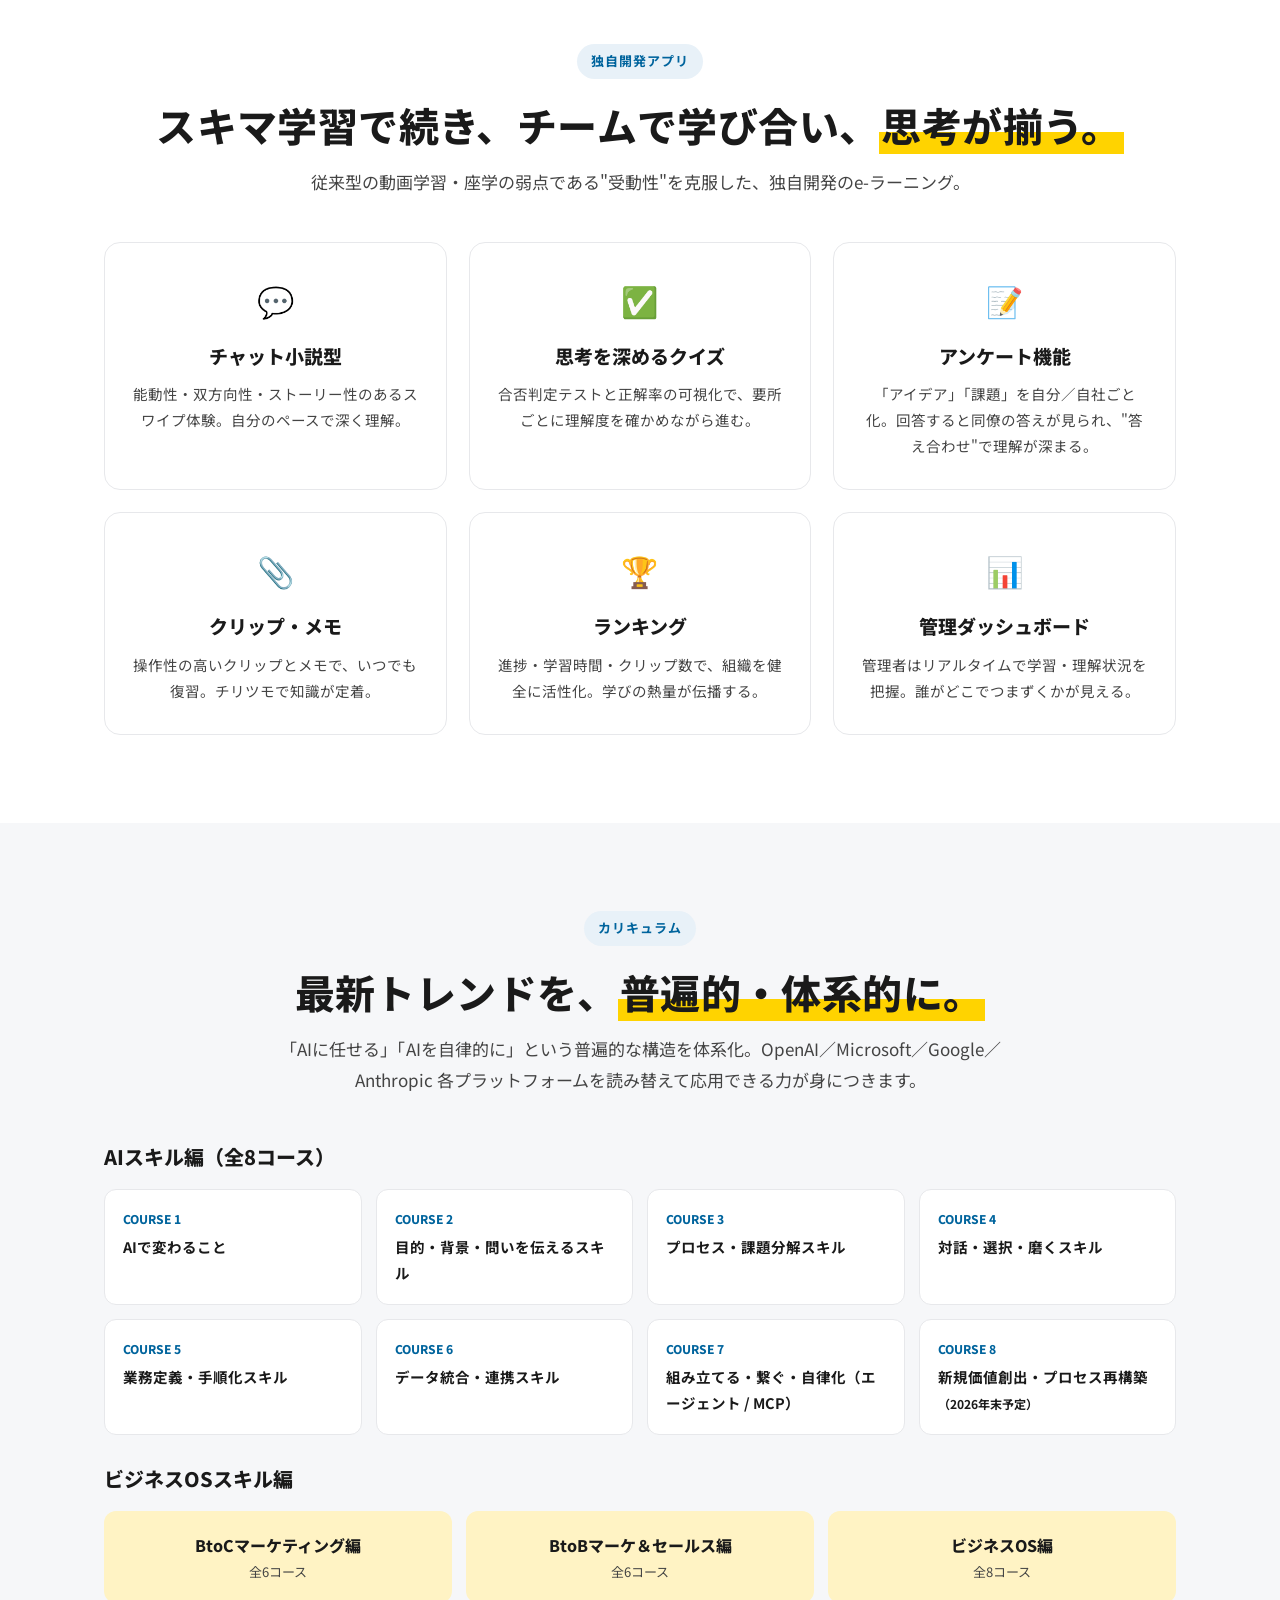
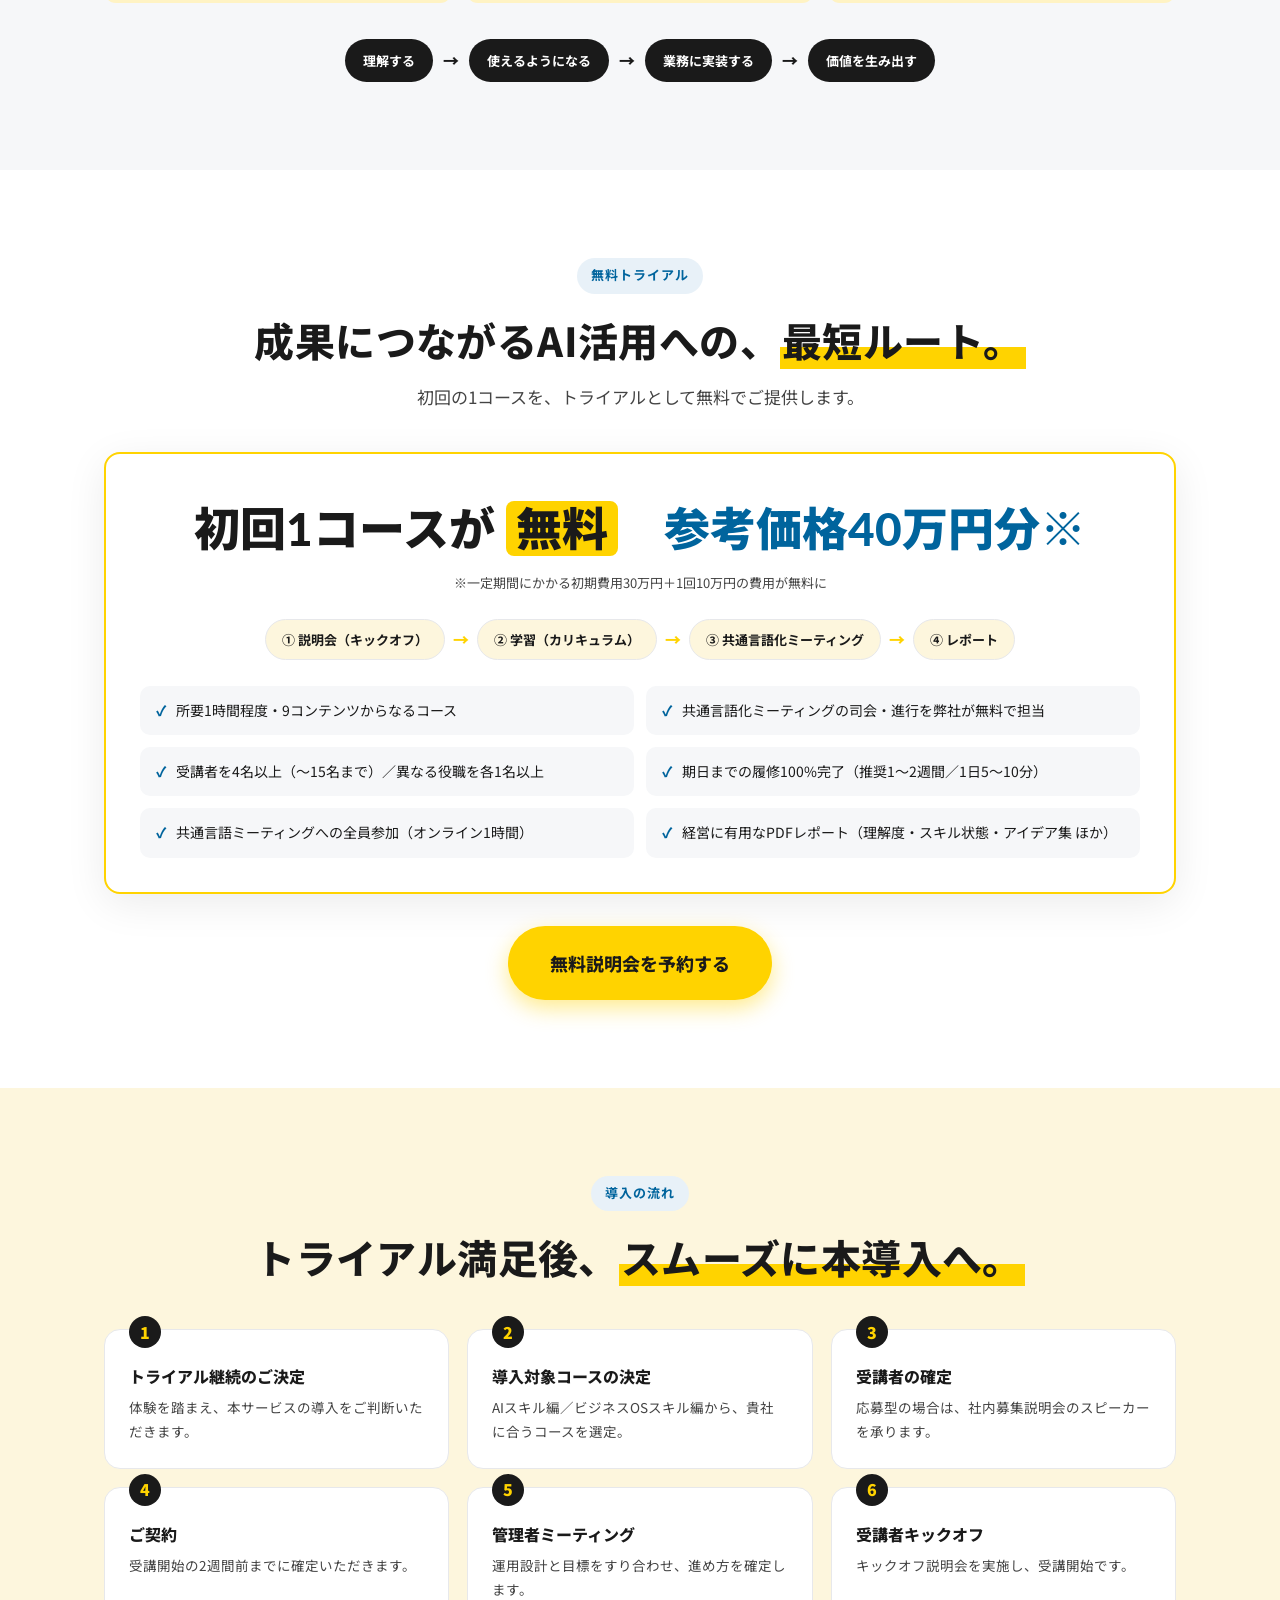
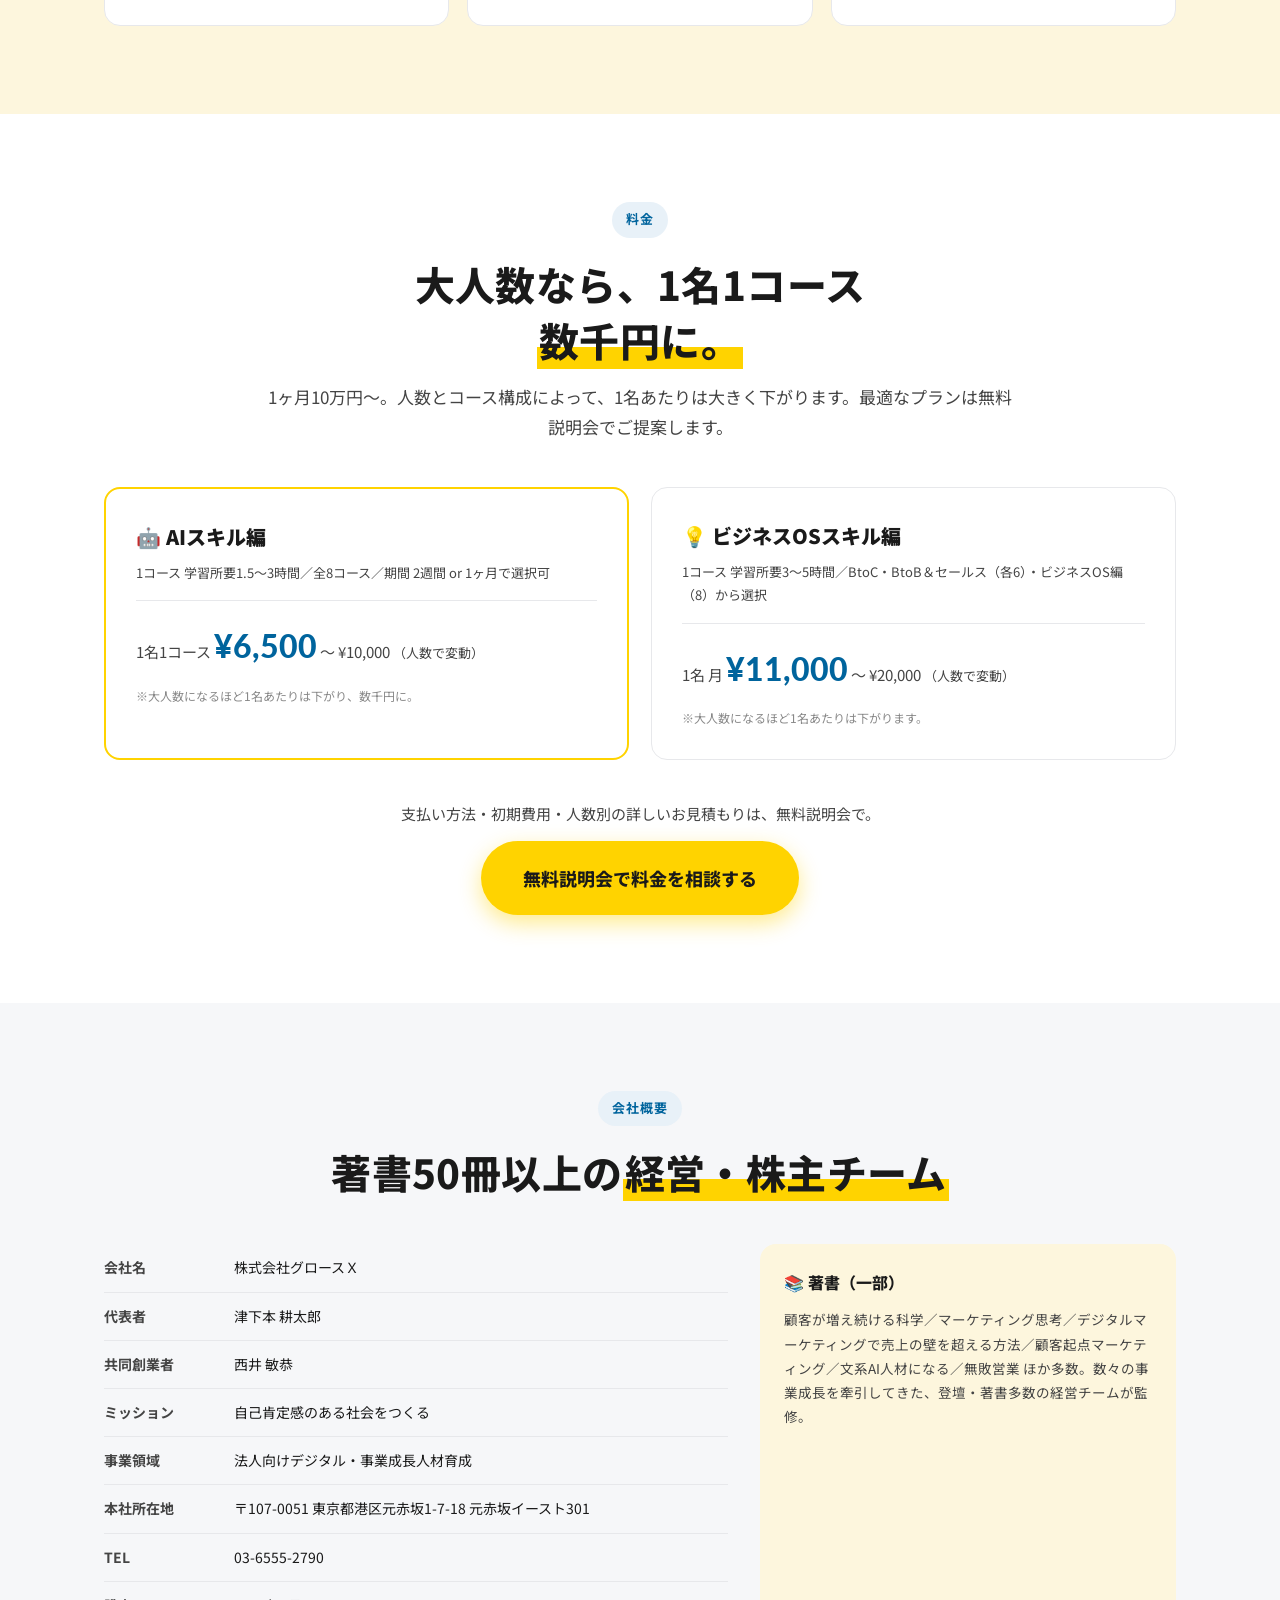
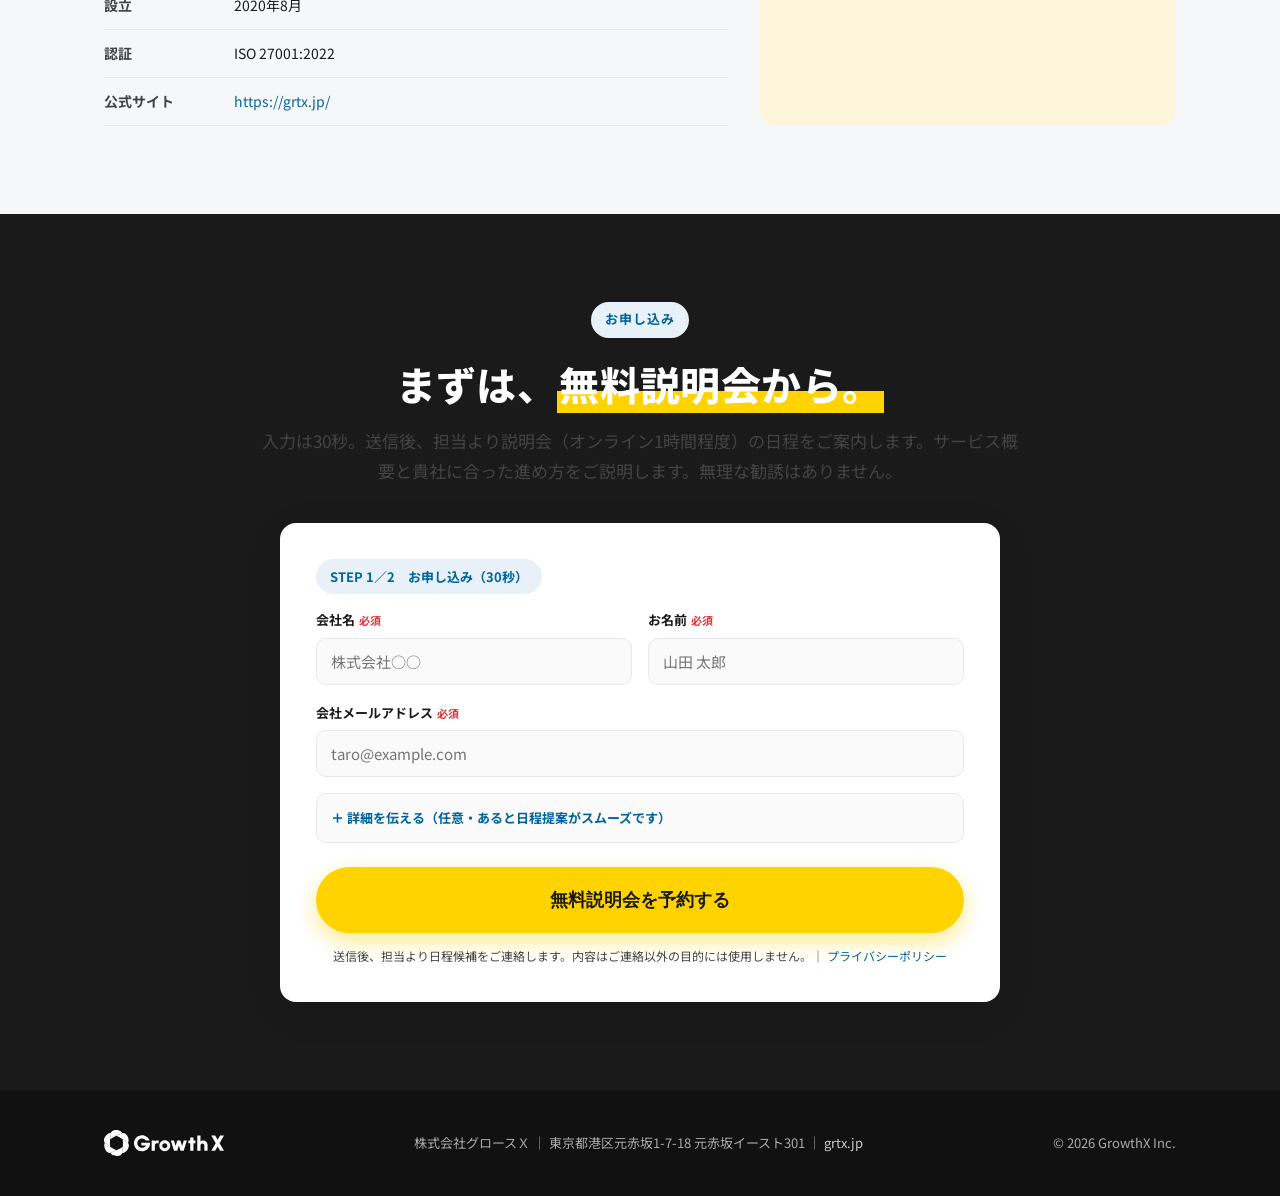
==== commit 09675bf3: "回るロゴを視認可能に(対称性を崩し明→暗グラデ)+404.html追加 - 花マークが6回転対称で回っても静止して見えたため、花びらを明→暗の一周グラデにしてスピナー的に視認できるよう修正 - 誤パス" ====
--- a/index.html
+++ b/index.html
@@ -39,7 +39,7 @@
 <section class="hero" id="top">
   <div class="wrap">
     <span class="flower deco-flower flower-spin" aria-hidden="true">
-      <svg viewBox="0 0 100 100"><g><circle cx="50" cy="14" r="13" fill="#FFD300"/><circle cx="81" cy="32" r="13" fill="#FFCA00"/><circle cx="81" cy="68" r="13" fill="#FFBD00"/><circle cx="50" cy="86" r="13" fill="#FFD300"/><circle cx="19" cy="68" r="13" fill="#FFCA00"/><circle cx="19" cy="32" r="13" fill="#FFBD00"/></g><circle cx="50" cy="50" r="20" fill="#FDF6DD"/><polygon points="50,35 63,42.5 63,57.5 50,65 37,57.5 37,42.5" fill="#FFD300"/><circle cx="50" cy="50" r="9" fill="#FDF6DD"/></svg>
+      <svg viewBox="0 0 100 100"><g><circle cx="50" cy="14" r="13" fill="#FFE45C"/><circle cx="81" cy="32" r="13" fill="#FFD300"/><circle cx="81" cy="68" r="13" fill="#FFBE00"/><circle cx="50" cy="86" r="13" fill="#FBA600"/><circle cx="19" cy="68" r="13" fill="#E08F00"/><circle cx="19" cy="32" r="13" fill="#C77C00"/></g><circle cx="50" cy="50" r="20" fill="#FDF6DD"/><polygon points="50,35 63,42.5 63,57.5 50,65 37,57.5 37,42.5" fill="#FFD300"/><circle cx="50" cy="50" r="9" fill="#FDF6DD"/></svg>
     </span>
     <div class="hero-copy">
       <span class="badge">★ 1コース 無料トライアル受付中</span>
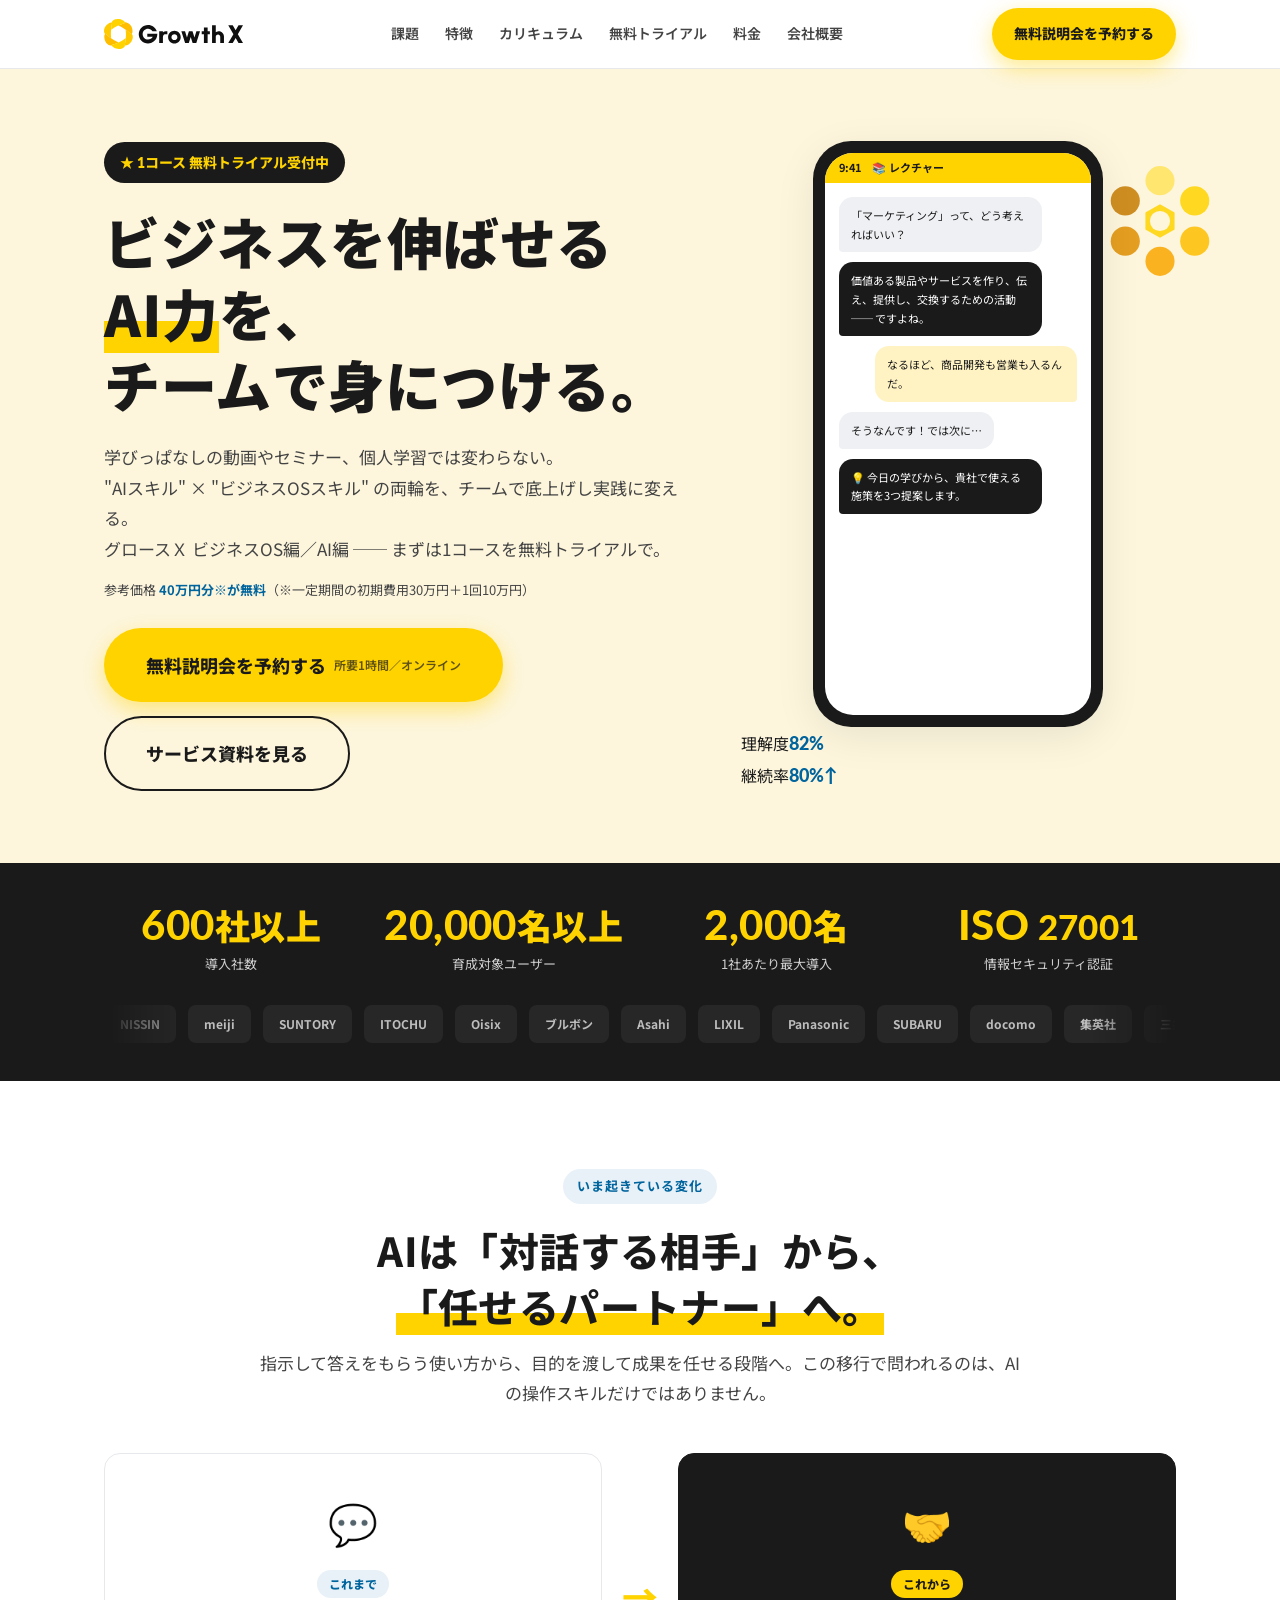
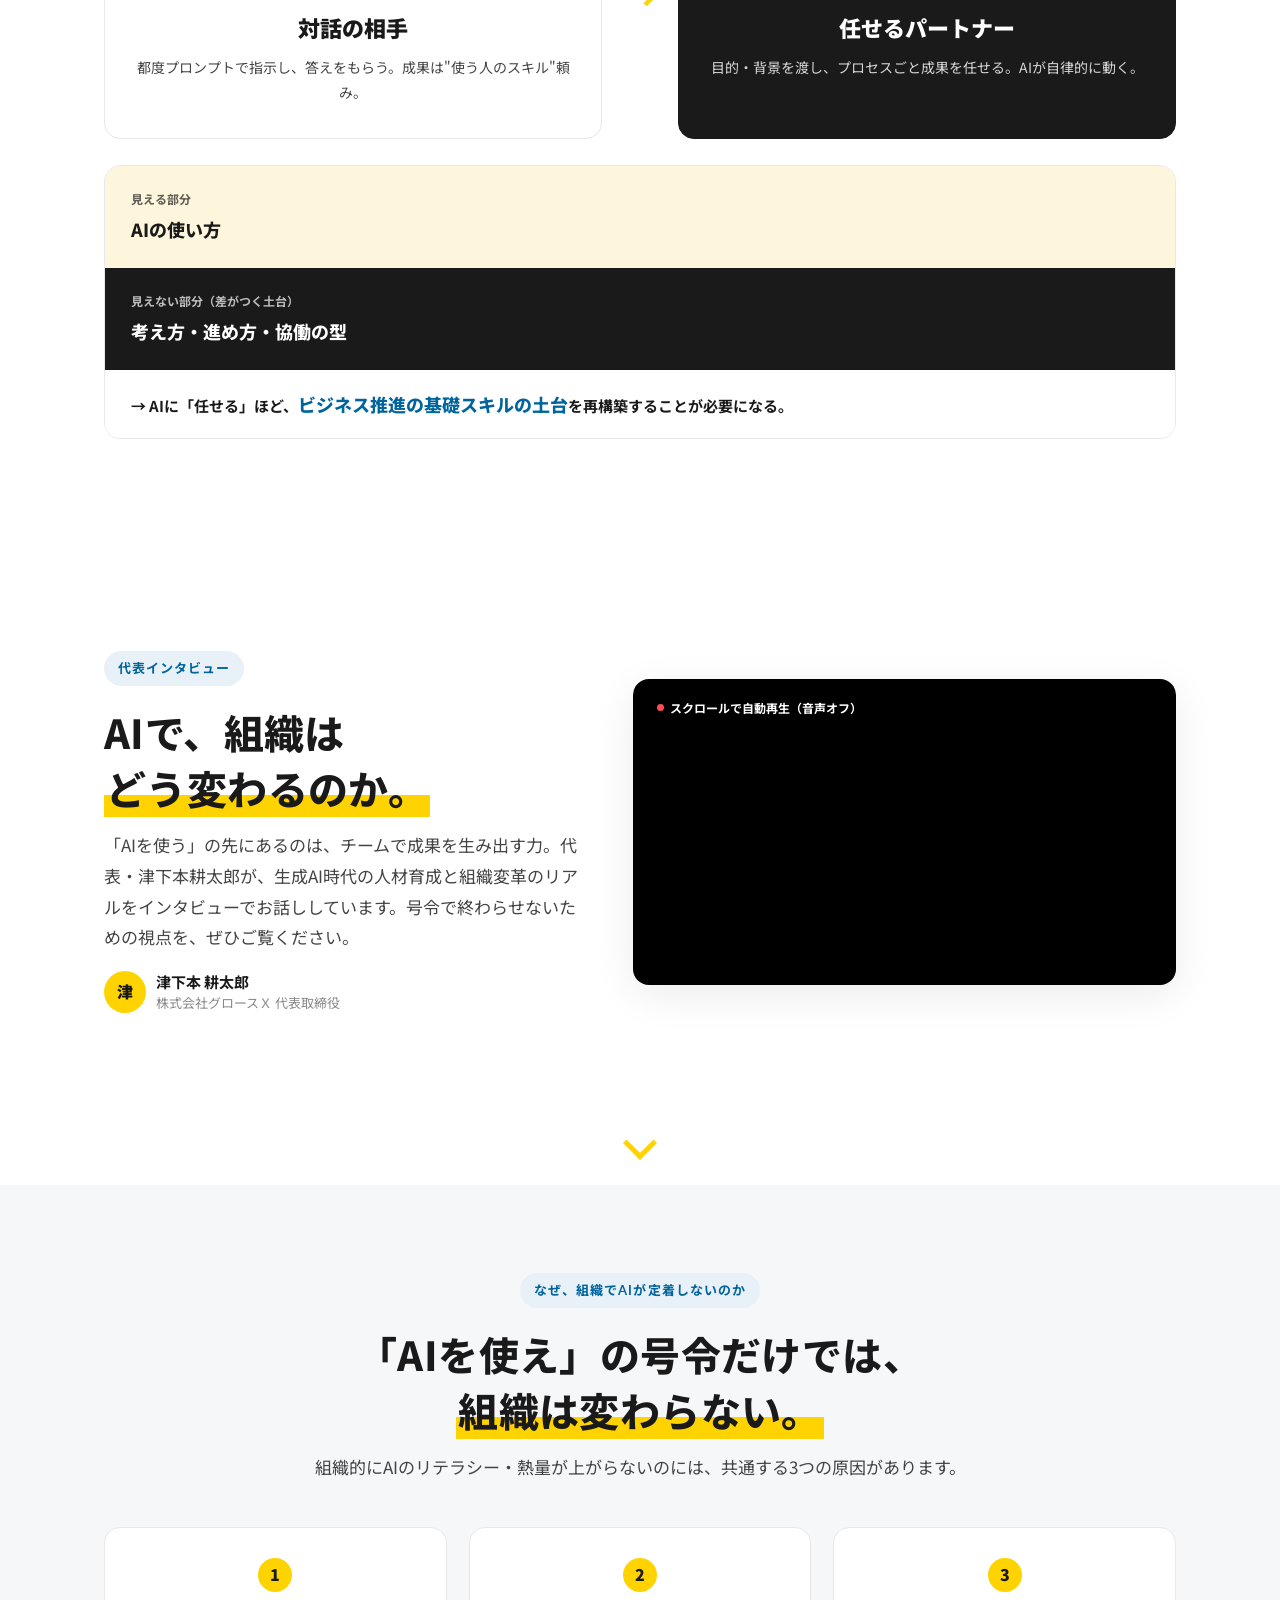
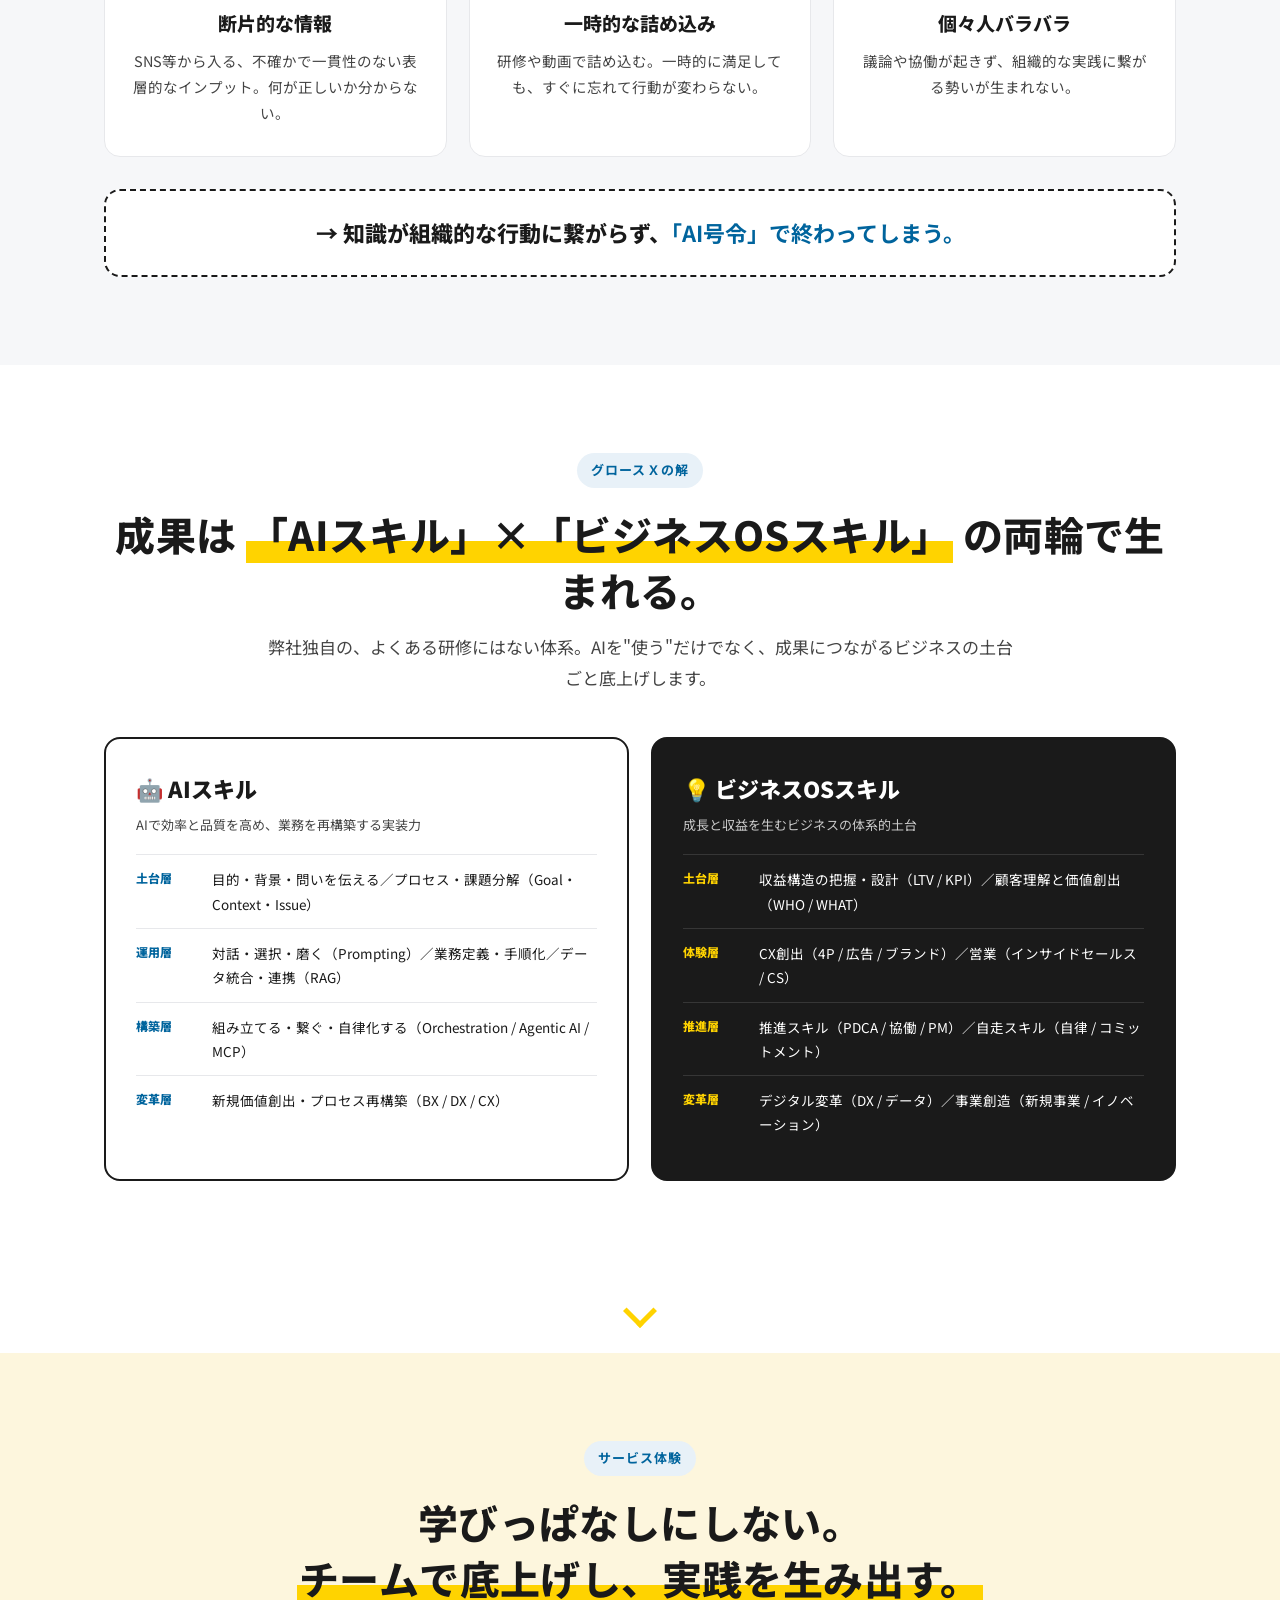
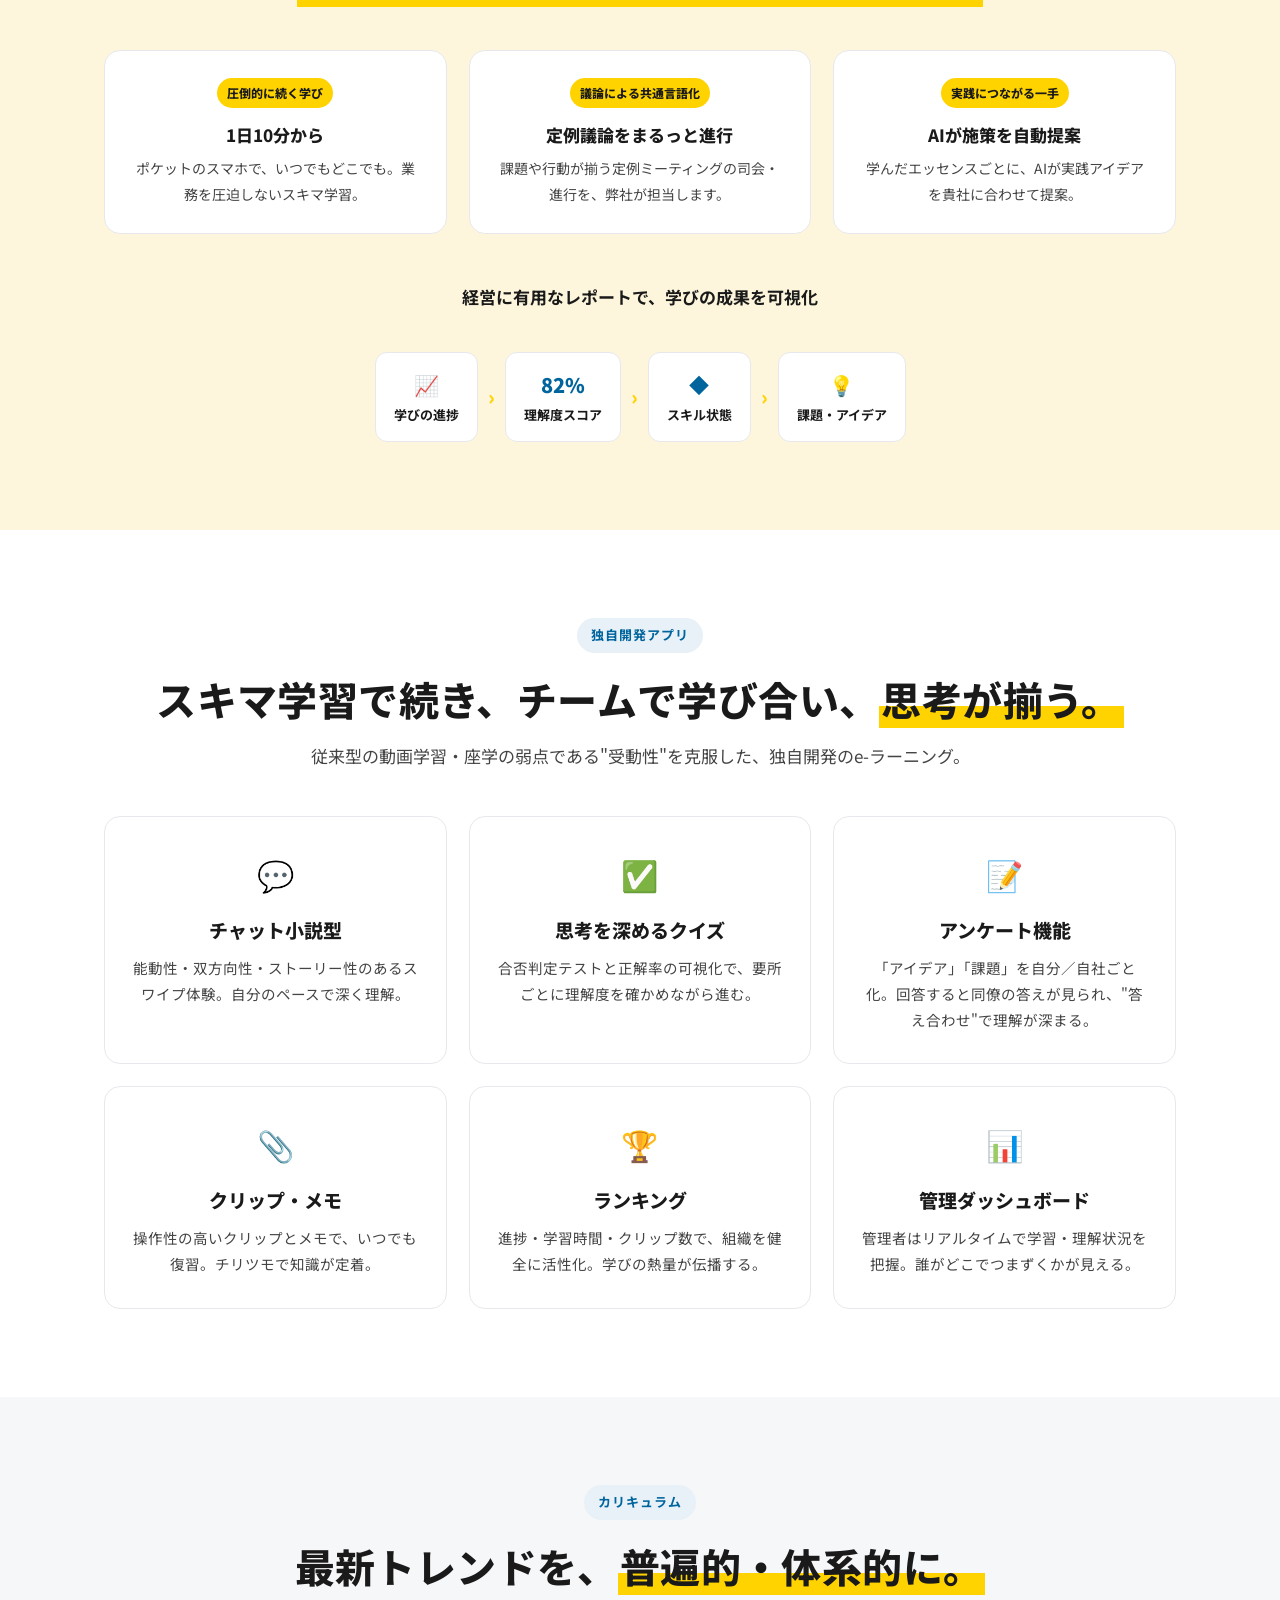
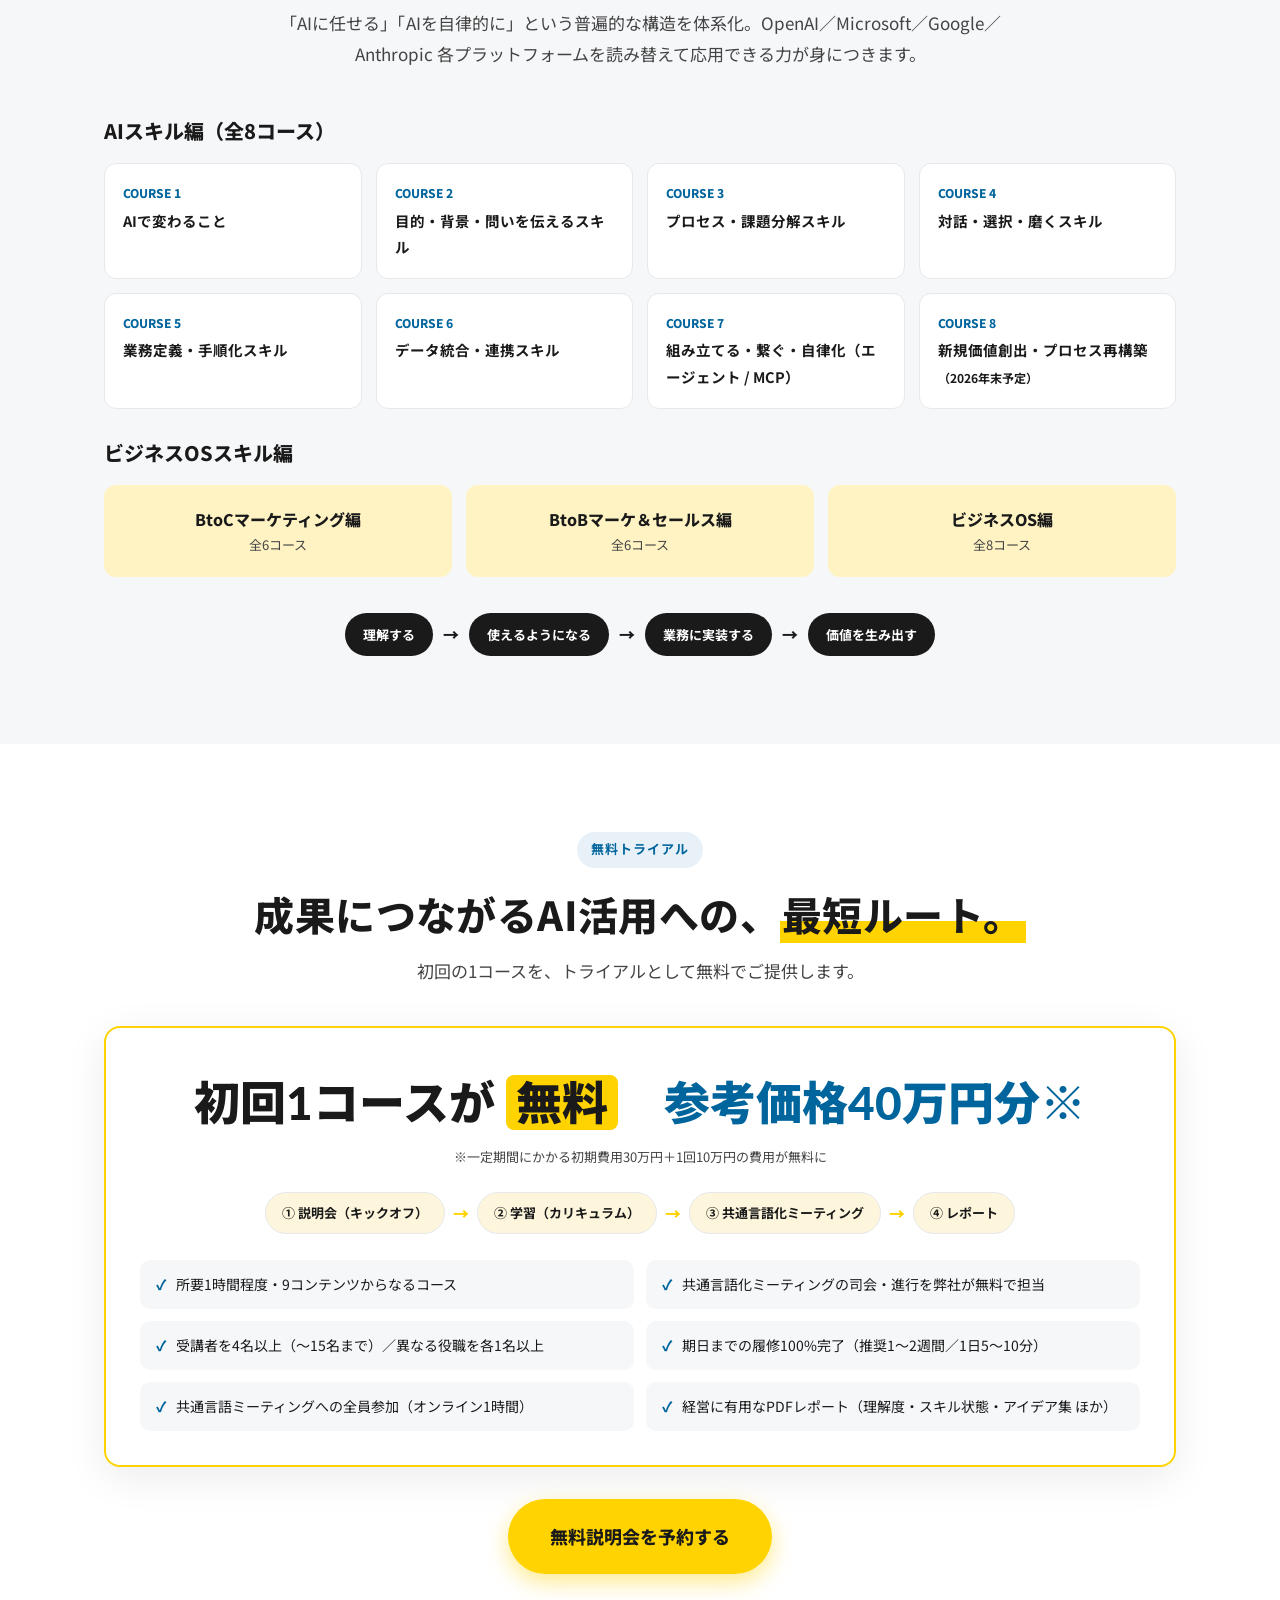
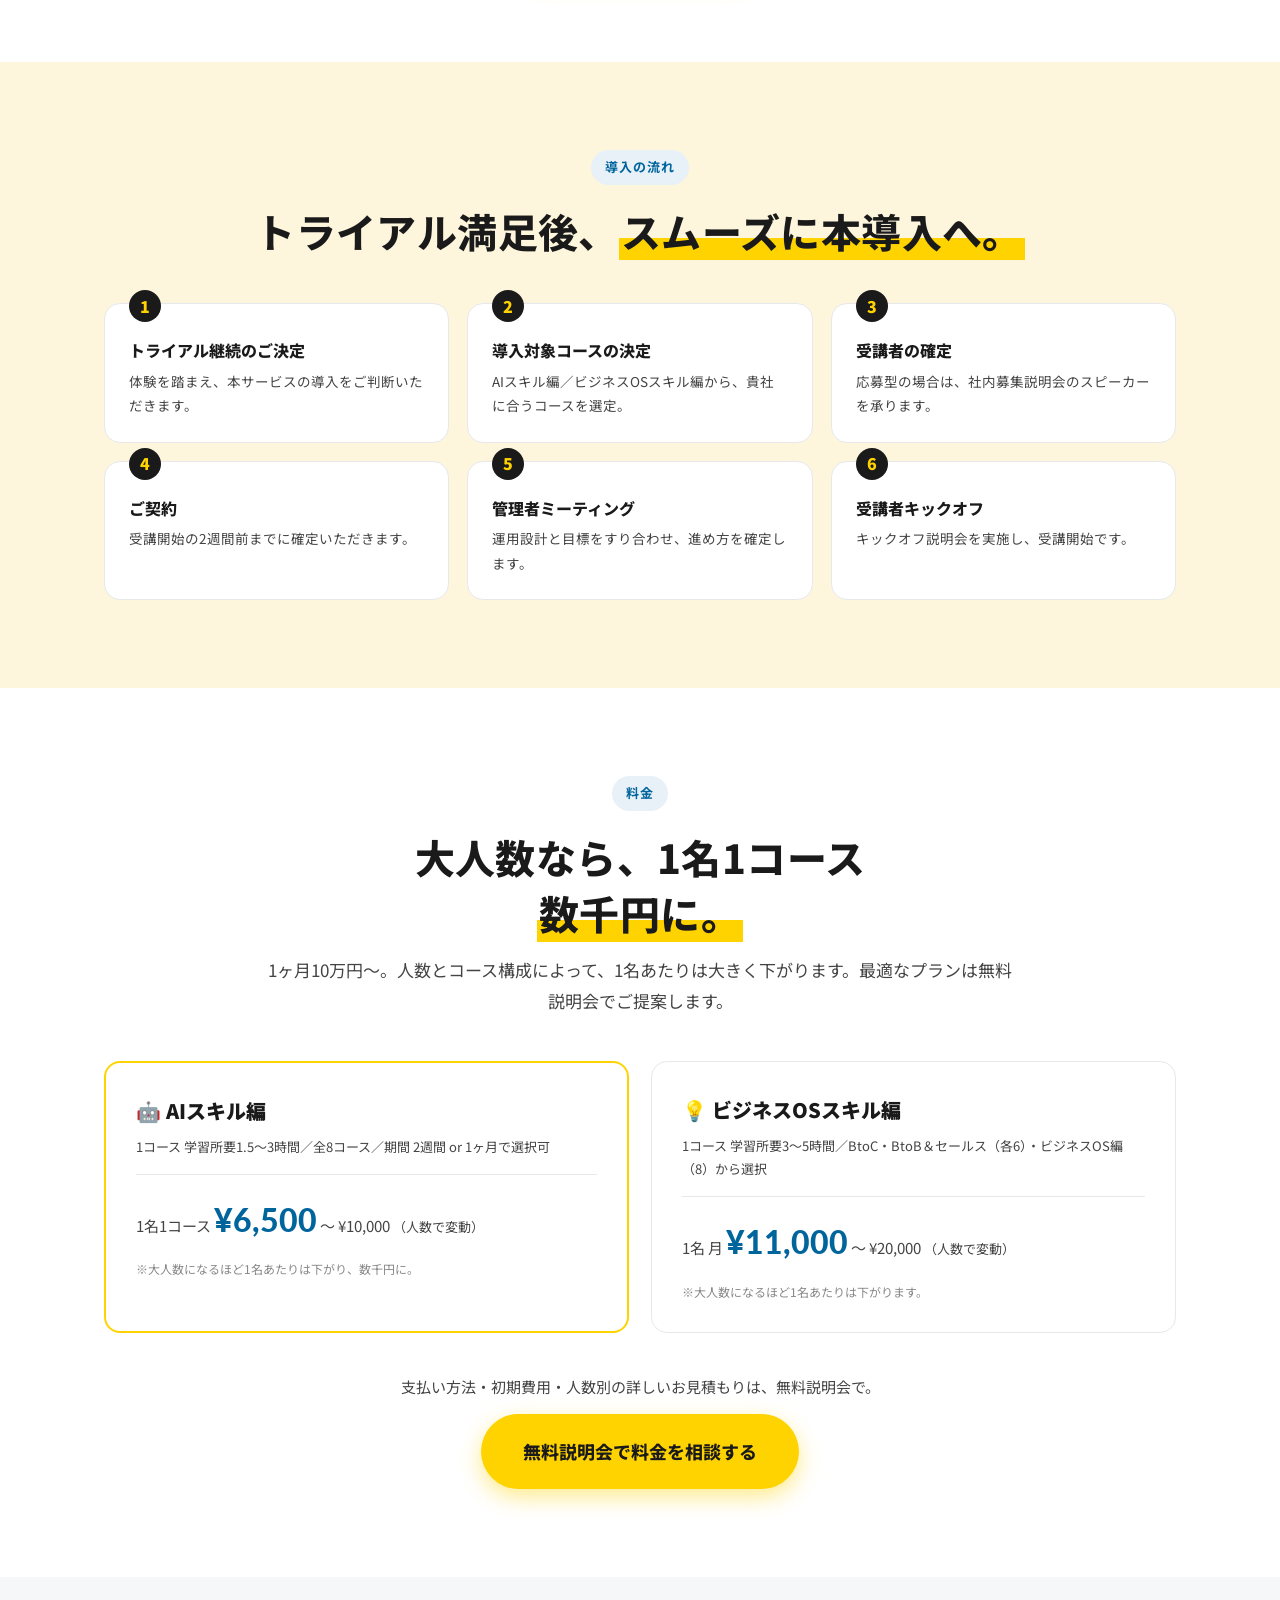
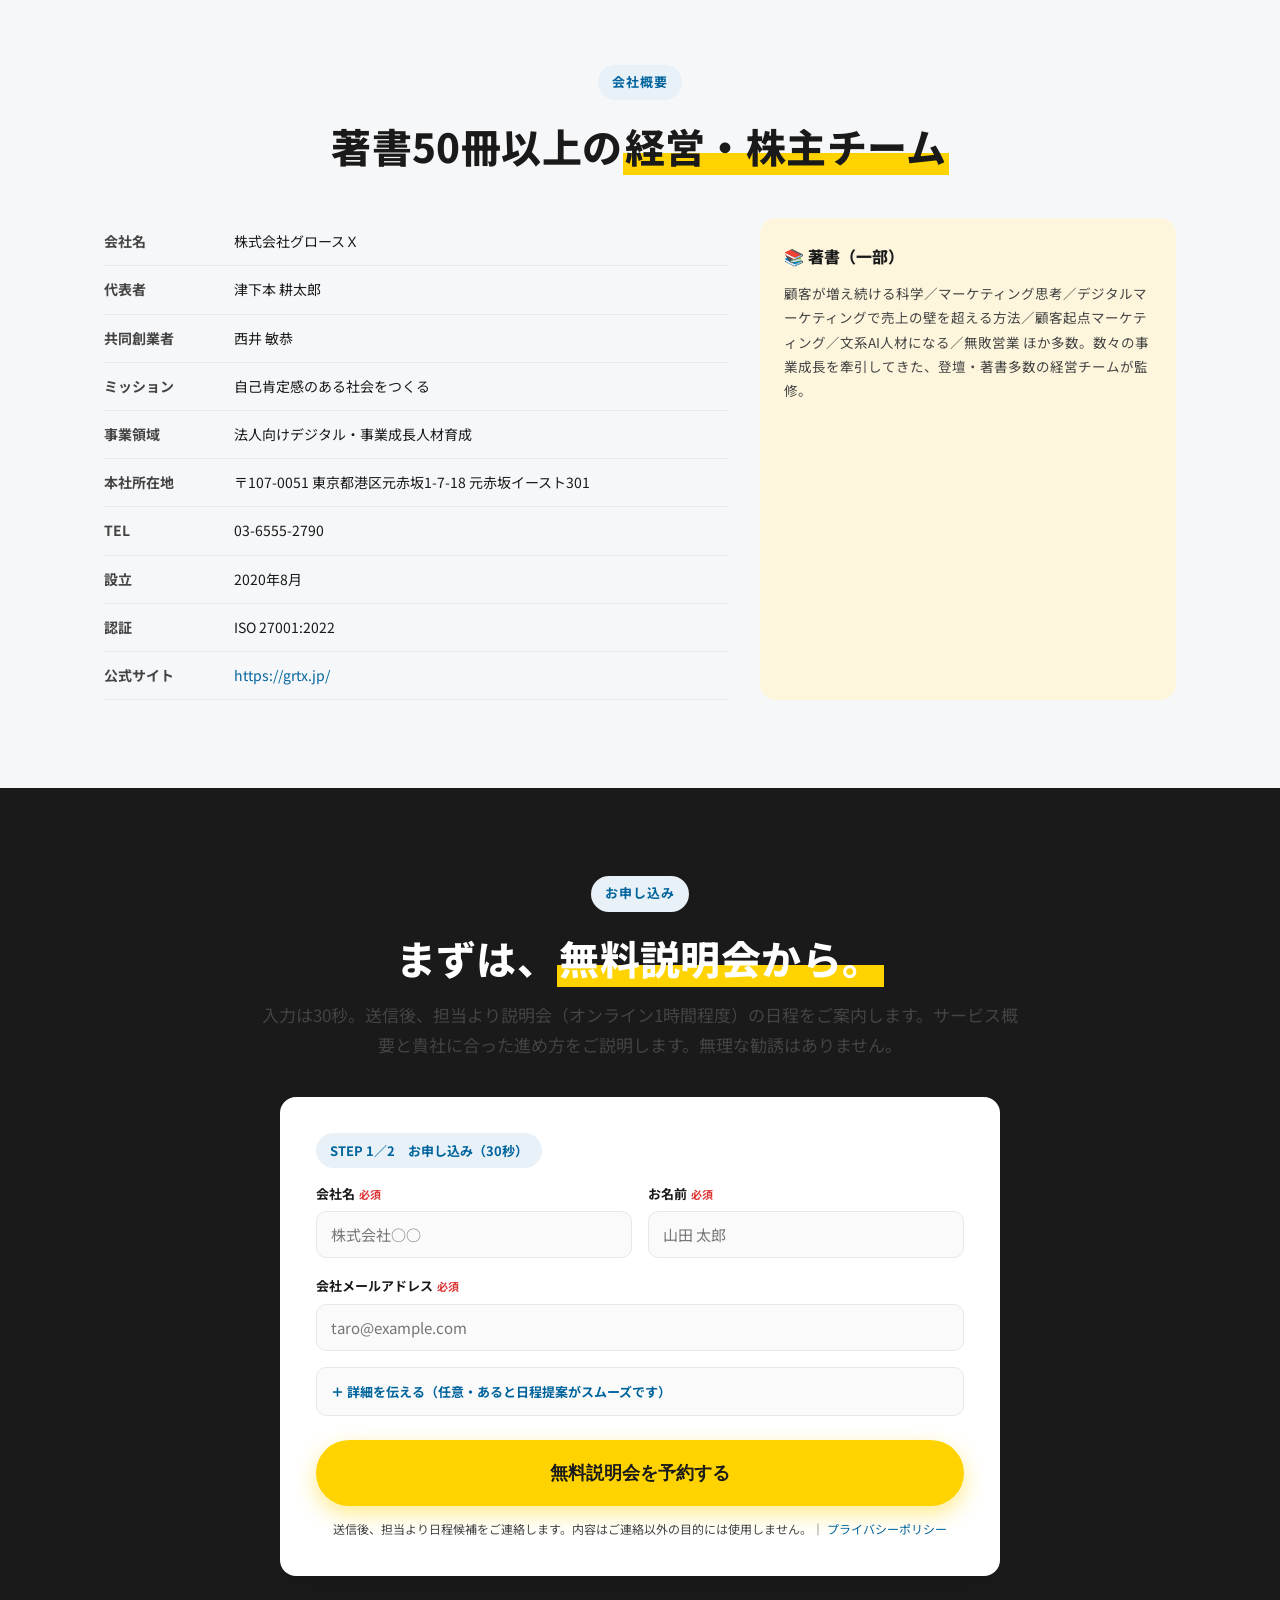
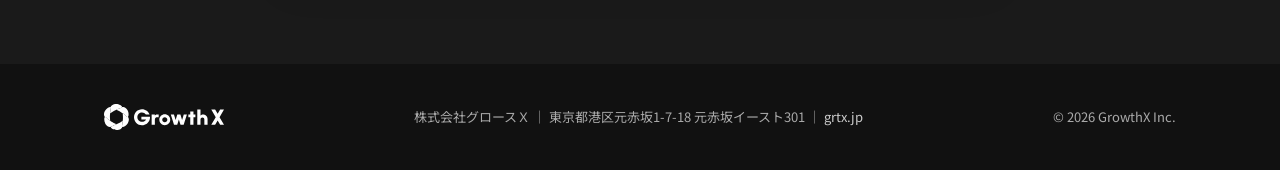
==== commit b939781a: "課題ブロック上に代表インタビュー動画を追加(スクロールでビュー内→音声オフ自動再生) - YouTube(e3blkHRm0W8)をenablejsapi+muteで埋め込み、Intersection" ====
--- a/index.html
+++ b/index.html
@@ -119,6 +119,31 @@
   </div>
 </section>
 
+<!-- ============ MEDIA / 代表インタビュー動画 ============ -->
+<section class="section" id="interview">
+  <div class="wrap">
+    <div class="media-grid">
+      <div class="media-text">
+        <span class="eyebrow">代表インタビュー</span>
+        <h2 class="h2">AIで、組織は<br><span class="mark">どう変わるのか。</span></h2>
+        <p class="lead">「AIを使う」の先にあるのは、チームで成果を生み出す力。代表・津下本耕太郎が、生成AI時代の人材育成と組織変革のリアルをインタビューでお話ししています。号令で終わらせないための視点を、ぜひご覧ください。</p>
+        <div class="name">
+          <span class="ph">津</span>
+          <span class="meta"><b>津下本 耕太郎</b><br><span>株式会社グロースＸ 代表取締役</span></span>
+        </div>
+      </div>
+      <div class="video-frame">
+        <span class="video-flag"><span class="dot"></span>スクロールで自動再生（音声オフ）</span>
+        <iframe id="repVideo"
+          src="https://www.youtube.com/embed/e3blkHRm0W8?enablejsapi=1&mute=1&playsinline=1&rel=0&controls=1&modestbranding=1"
+          title="代表 津下本 耕太郎 インタビュー"
+          allow="autoplay; encrypted-media; picture-in-picture"
+          loading="lazy"></iframe>
+      </div>
+    </div>
+  </div>
+</section>
+
 <div class="arrow-down"><i></i></div>
 
 <!-- ============ PROBLEM ============ -->
@@ -413,6 +438,20 @@
     io.observe(hero);
   } else { cta.classList.add('is-visible'); }
 })();
+
+// 代表インタビュー: ビューに入ったら音声オフで自動再生 / 外れたら一時停止
+(function(){
+  var f = document.getElementById('repVideo');
+  if (!f || !('IntersectionObserver' in window)) return;
+  function cmd(func){ try { f.contentWindow.postMessage(JSON.stringify({event:'command',func:func,args:[]}), 'https://www.youtube.com'); } catch(e){} }
+  var io = new IntersectionObserver(function(es){
+    es.forEach(function(e){
+      if (e.isIntersecting) { cmd('mute'); cmd('playVideo'); }
+      else { cmd('pauseVideo'); }
+    });
+  }, { threshold: 0.45 });
+  io.observe(f);
+})();
 </script>
 
 </body>
--- a/styles.css
+++ b/styles.css
@@ -338,6 +338,19 @@
 .form-details .field:last-child { margin-bottom: 16px; }
 .form-step { display:inline-flex; gap:6px; align-items:center; font-size:13px; font-weight:700; color:var(--blue); background:#E8F1F8; padding:6px 14px; border-radius:999px; margin-bottom:14px; }
 
+/* 代表インタビュー動画ブロック */
+.media-grid { display:grid; grid-template-columns: 1fr 1.12fr; gap: 44px; align-items:center; margin-top: 36px; }
+.media-text .name { display:flex; align-items:center; gap:10px; margin-top:18px; }
+.media-text .name .ph { width:42px; height:42px; border-radius:50%; background:var(--yellow); display:flex; align-items:center; justify-content:center; font-weight:900; color:var(--ink); }
+.media-text .name .meta { font-size:13px; line-height:1.5; }
+.media-text .name .meta b { font-size:15px; }
+.media-text .name .meta span { color:#888; }
+.video-frame { position:relative; width:100%; aspect-ratio:16/9; border-radius:16px; overflow:hidden; background:#000; box-shadow: var(--shadow); }
+.video-frame iframe { position:absolute; inset:0; width:100%; height:100%; border:0; }
+.video-flag { position:absolute; top:12px; left:12px; z-index:2; display:inline-flex; align-items:center; gap:6px;
+  background:rgba(0,0,0,.62); color:#fff; font-size:12px; font-weight:700; padding:6px 12px; border-radius:999px; pointer-events:none; }
+.video-flag .dot { width:7px; height:7px; border-radius:50%; background:#ff4d4f; }
+
 /* ---------- Responsive ---------- */
 @media (max-width: 900px) {
   .section { padding: 60px 0; }
@@ -345,7 +358,7 @@
   .hero .wrap { grid-template-columns: 1fr; }
   .hero-visual { order: -1; }
   .grid-3, .grid-2, .grid-4, .dual, .feat, .steps, .price-grid, .company,
-  .course-grid, .os-editions, .cond, .shift { grid-template-columns: 1fr; }
+  .course-grid, .os-editions, .cond, .shift, .media-grid { grid-template-columns: 1fr; }
   .shift-arrow { transform: rotate(90deg); }
   .trust .stats { grid-template-columns: repeat(2,1fr); gap: 24px; }
   .course-grid { grid-template-columns: 1fr 1fr; }
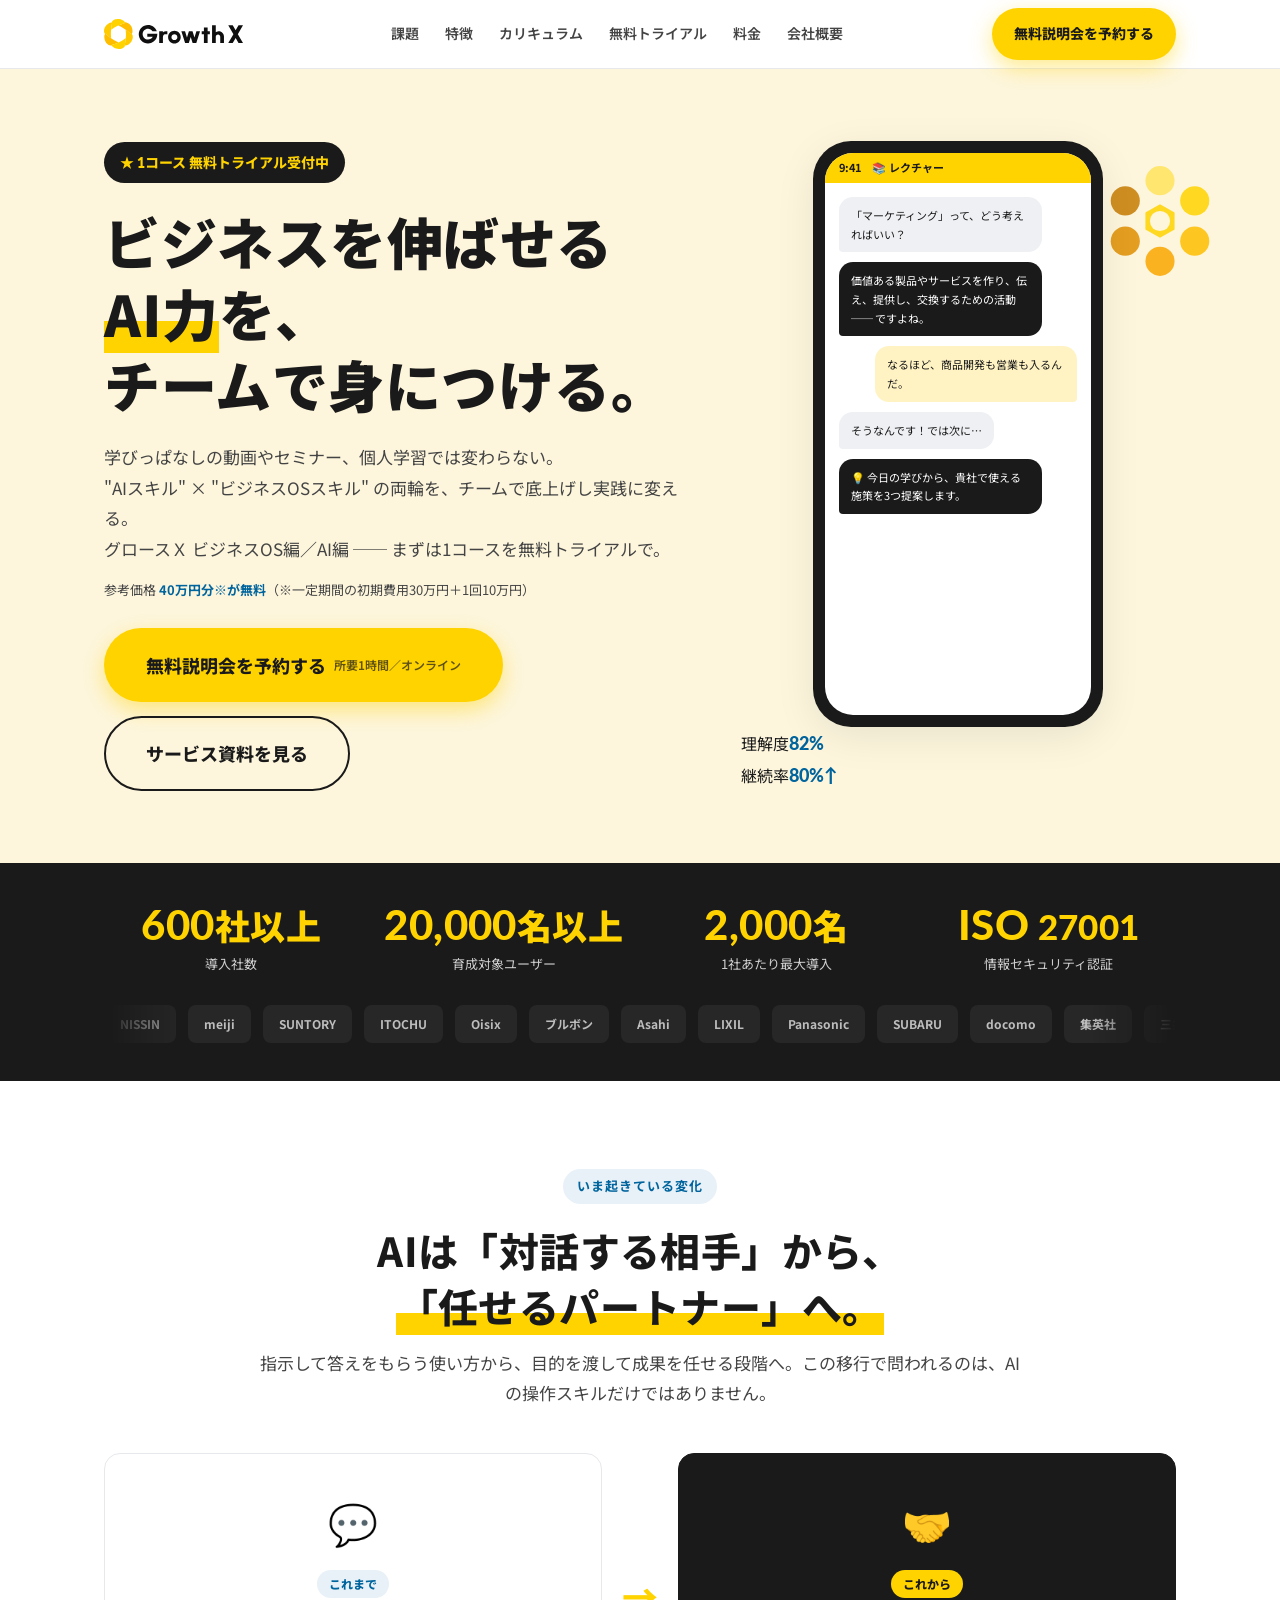
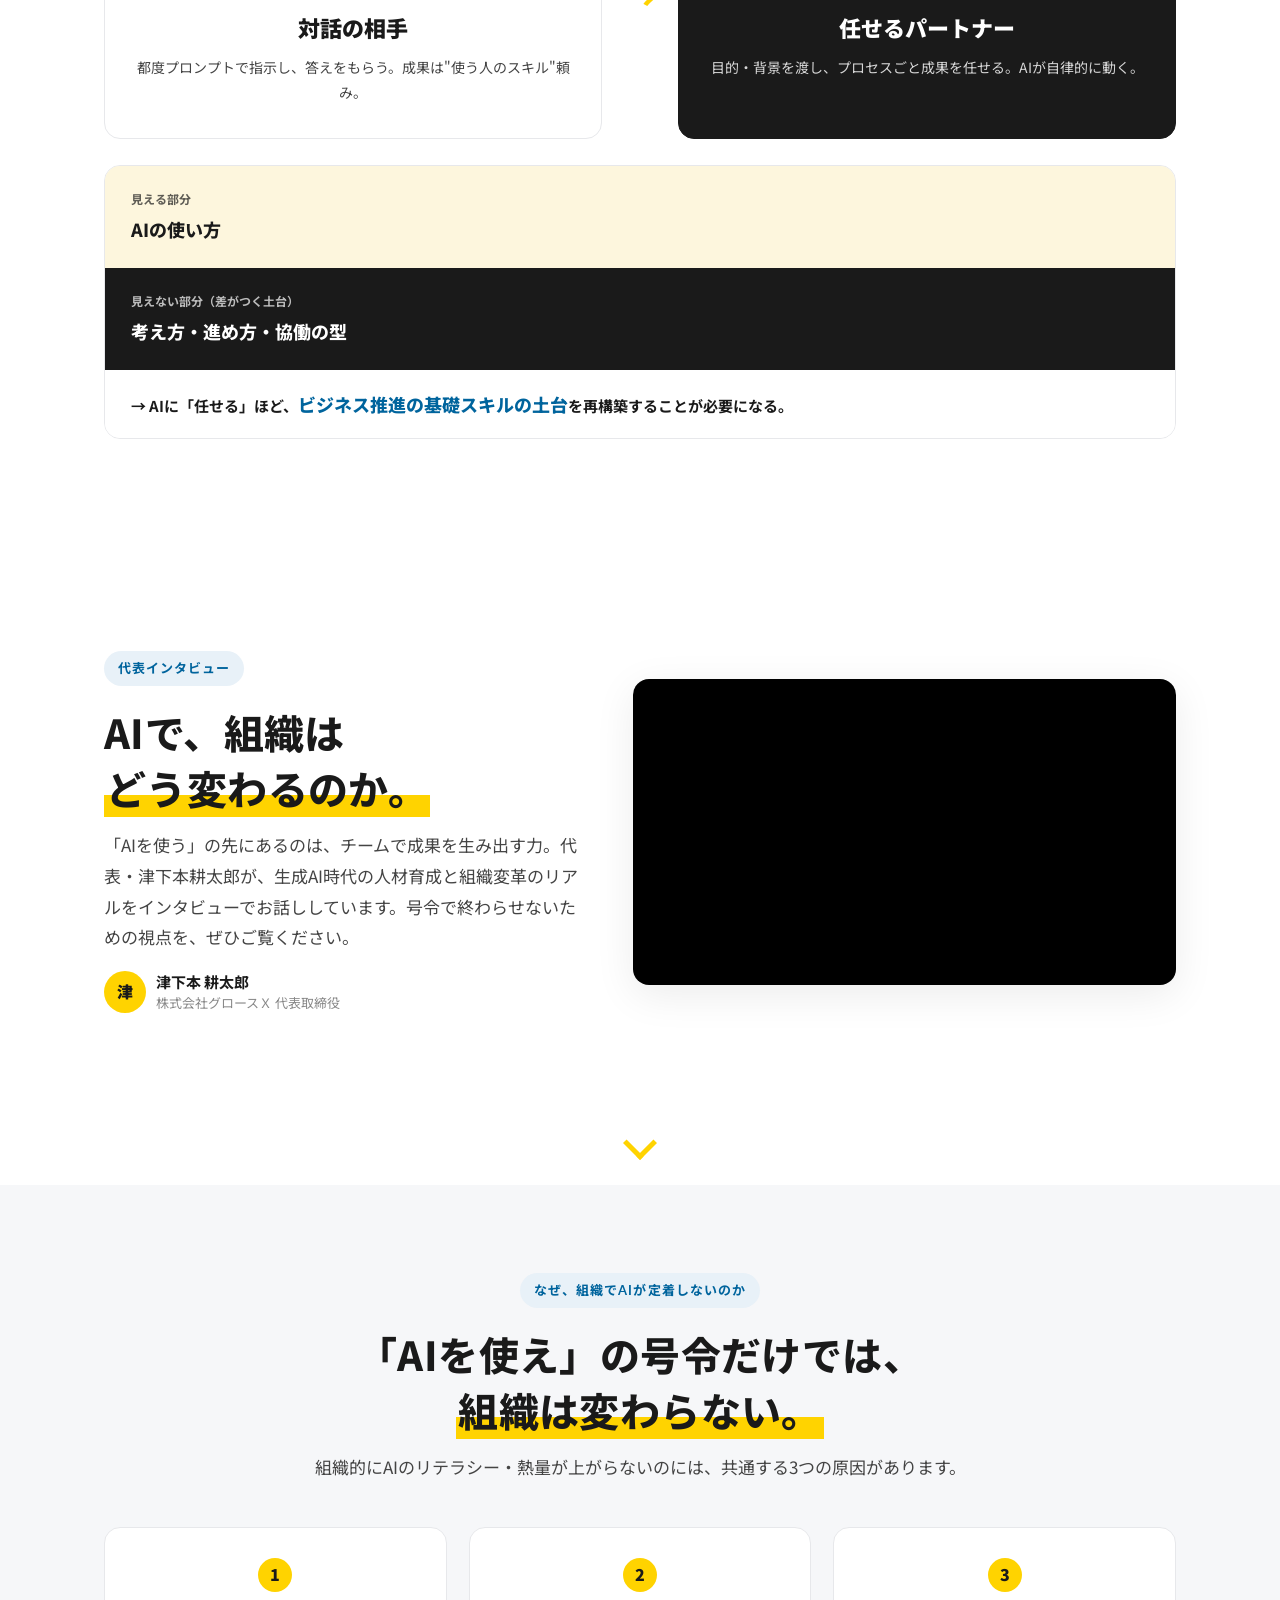
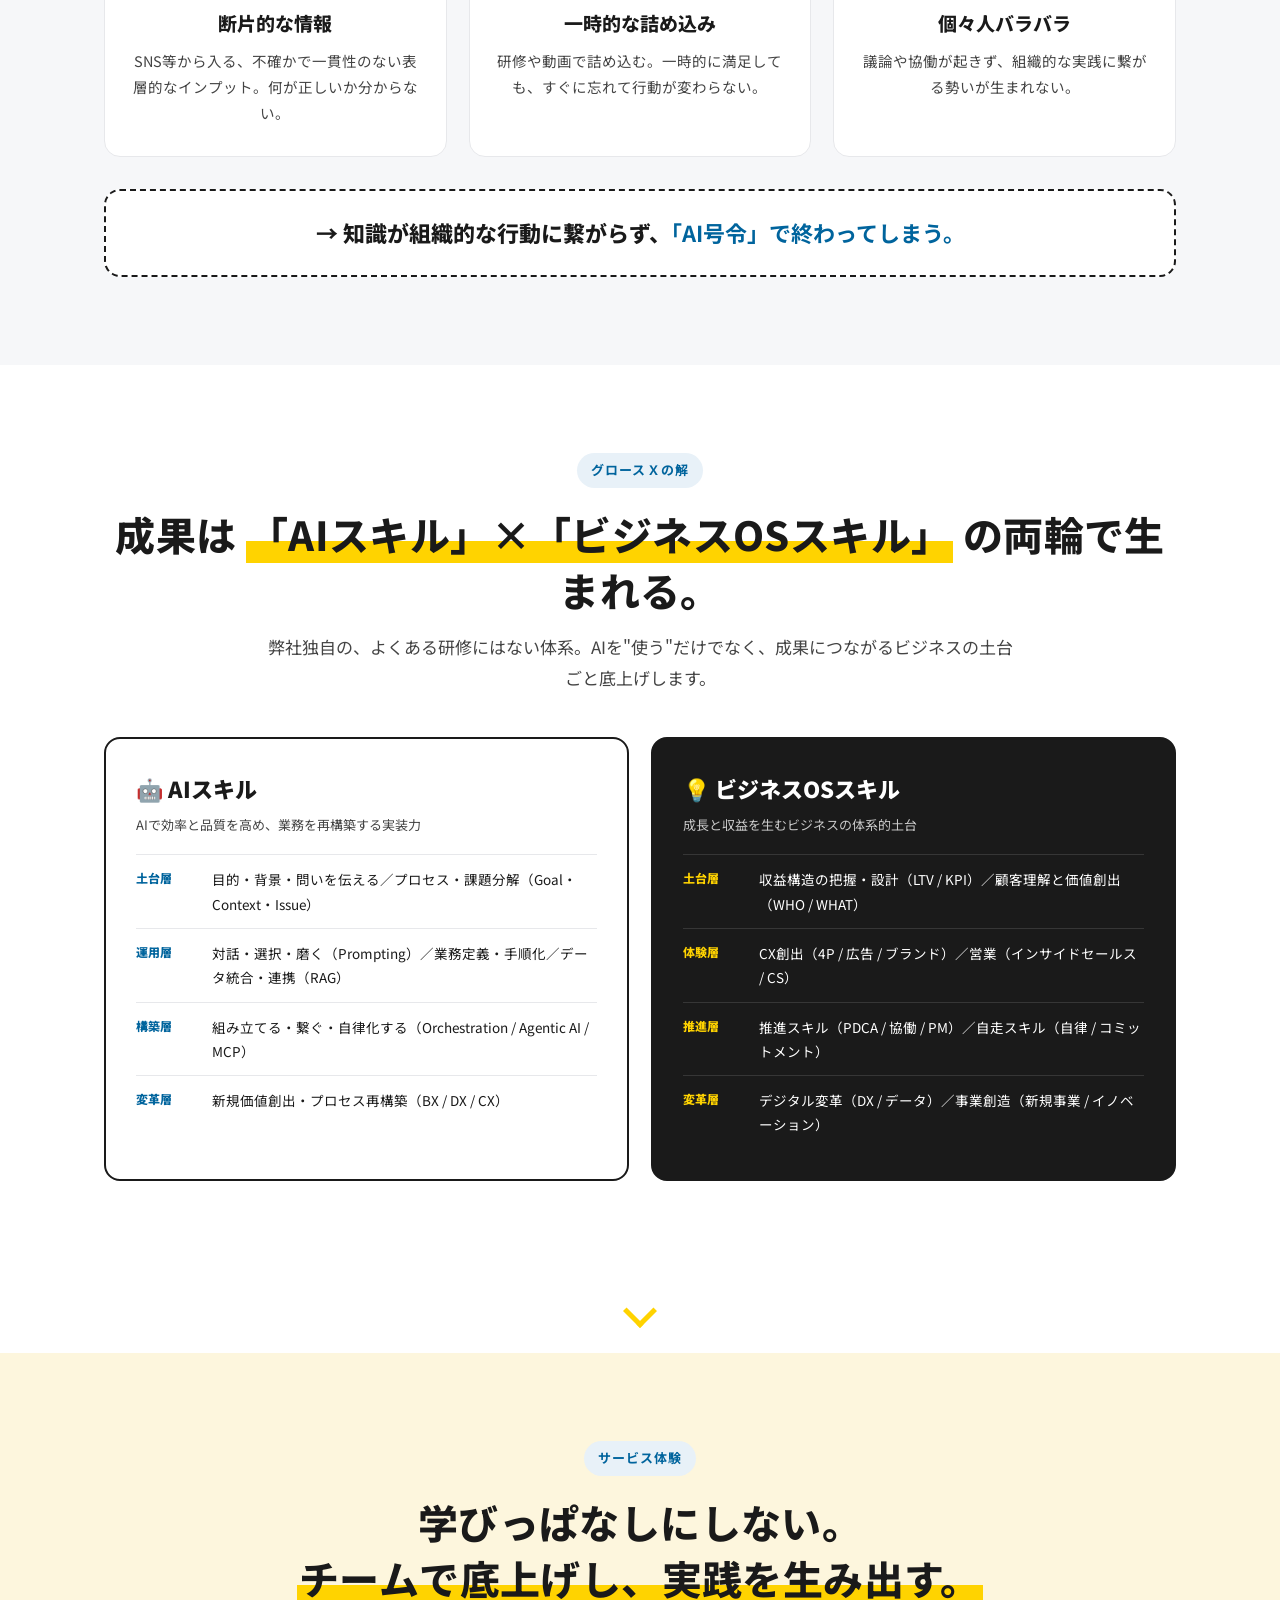
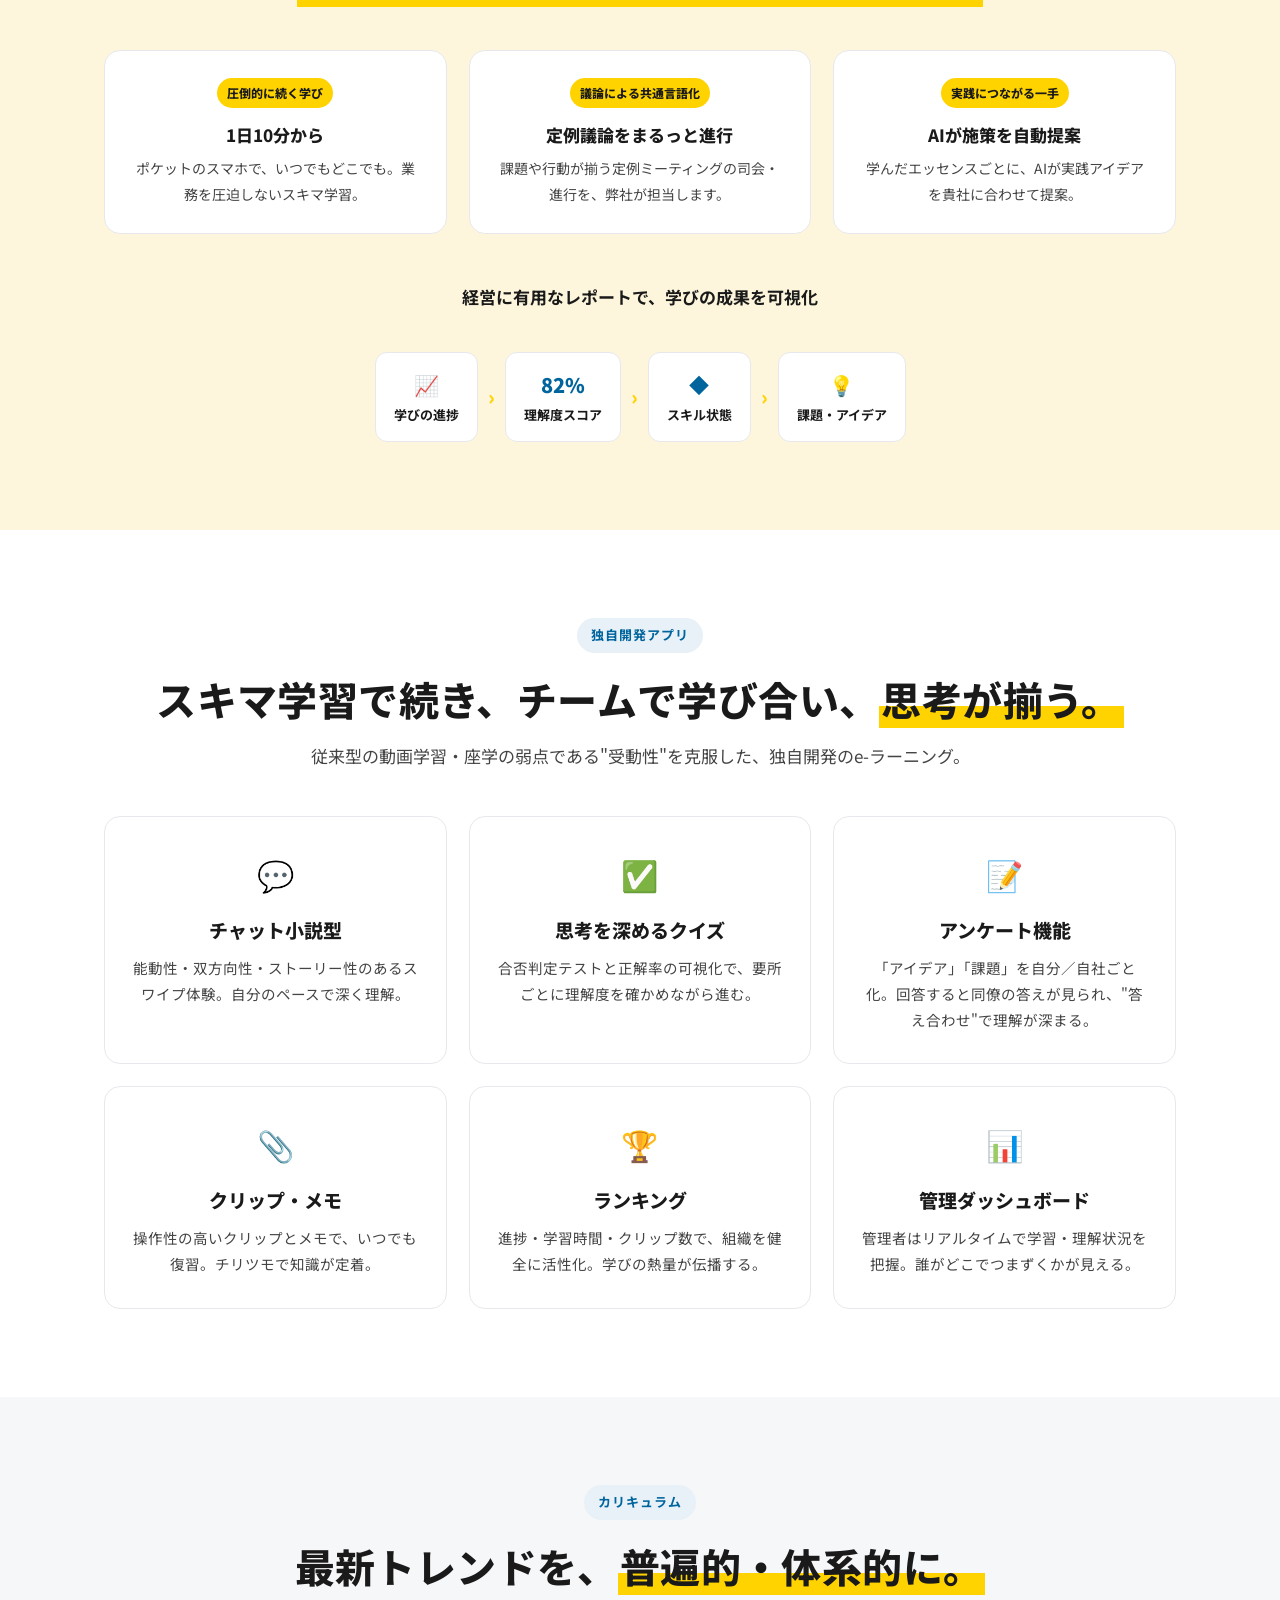
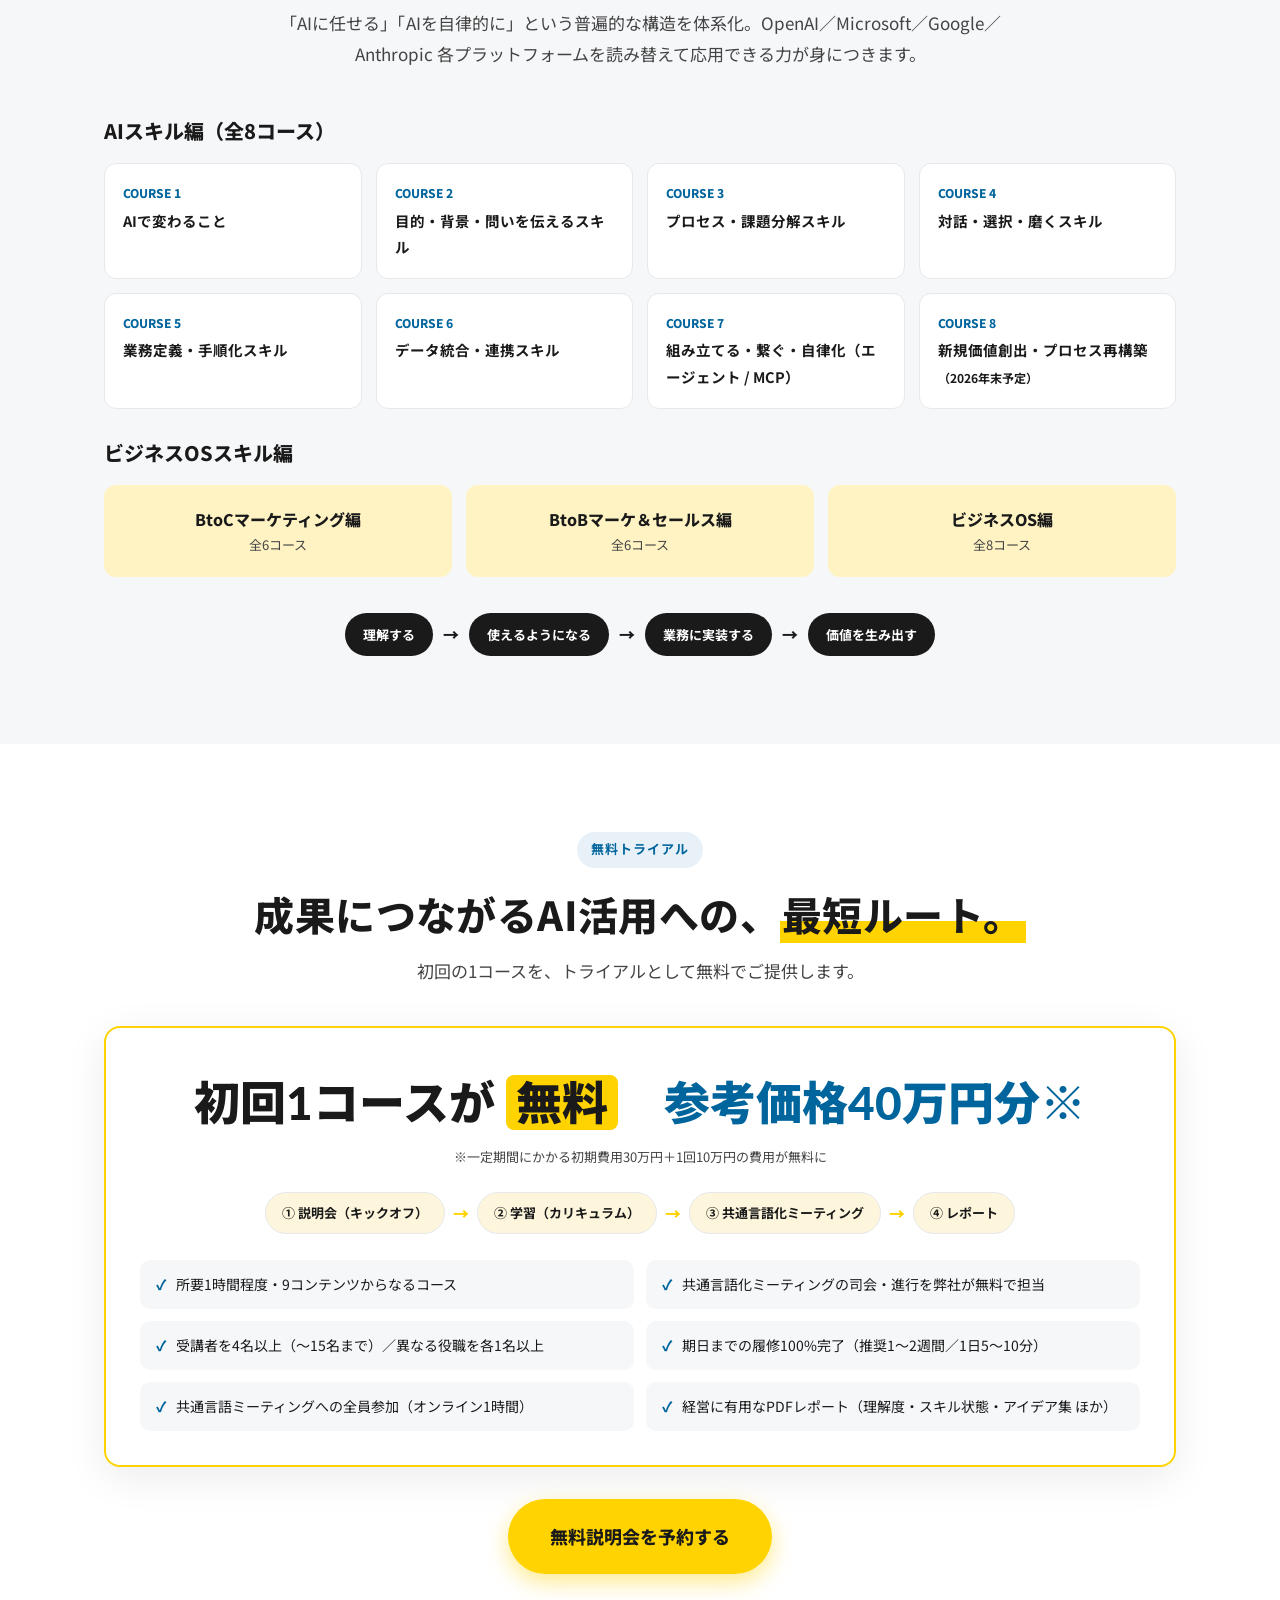
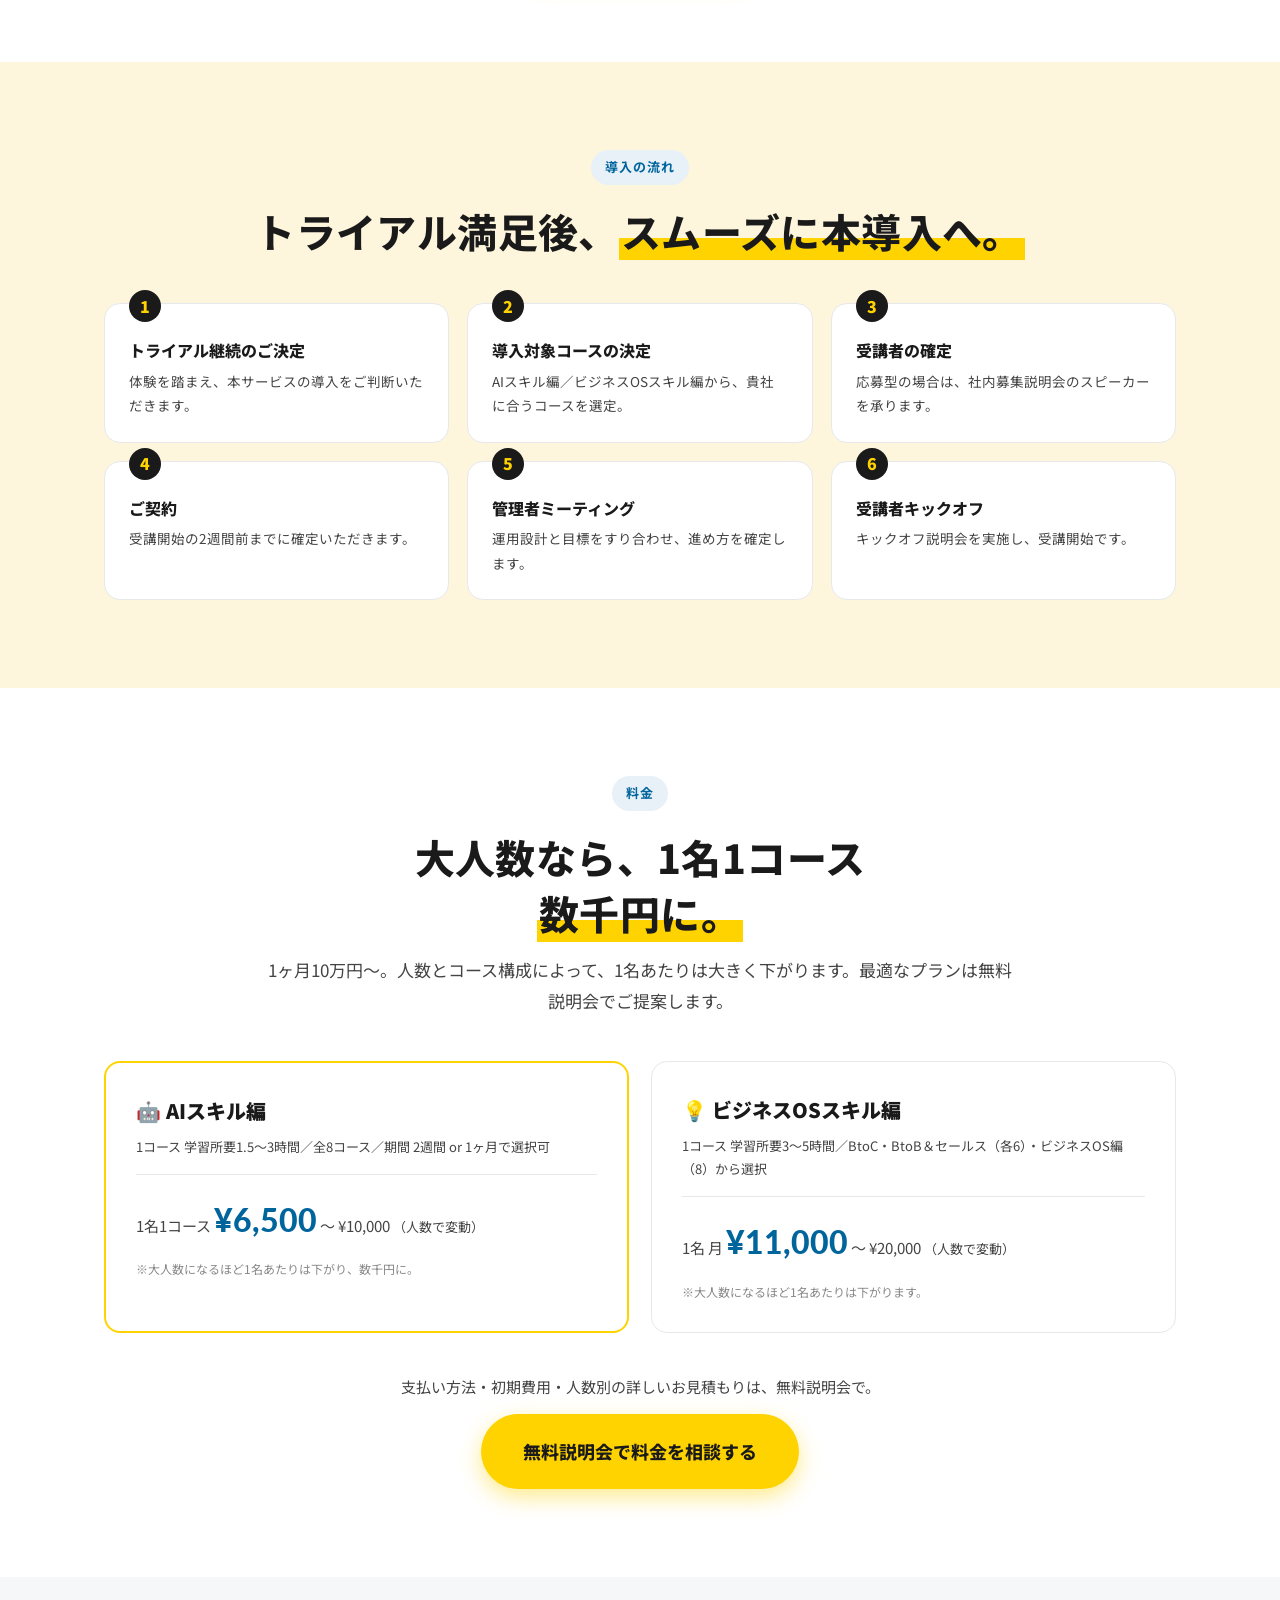
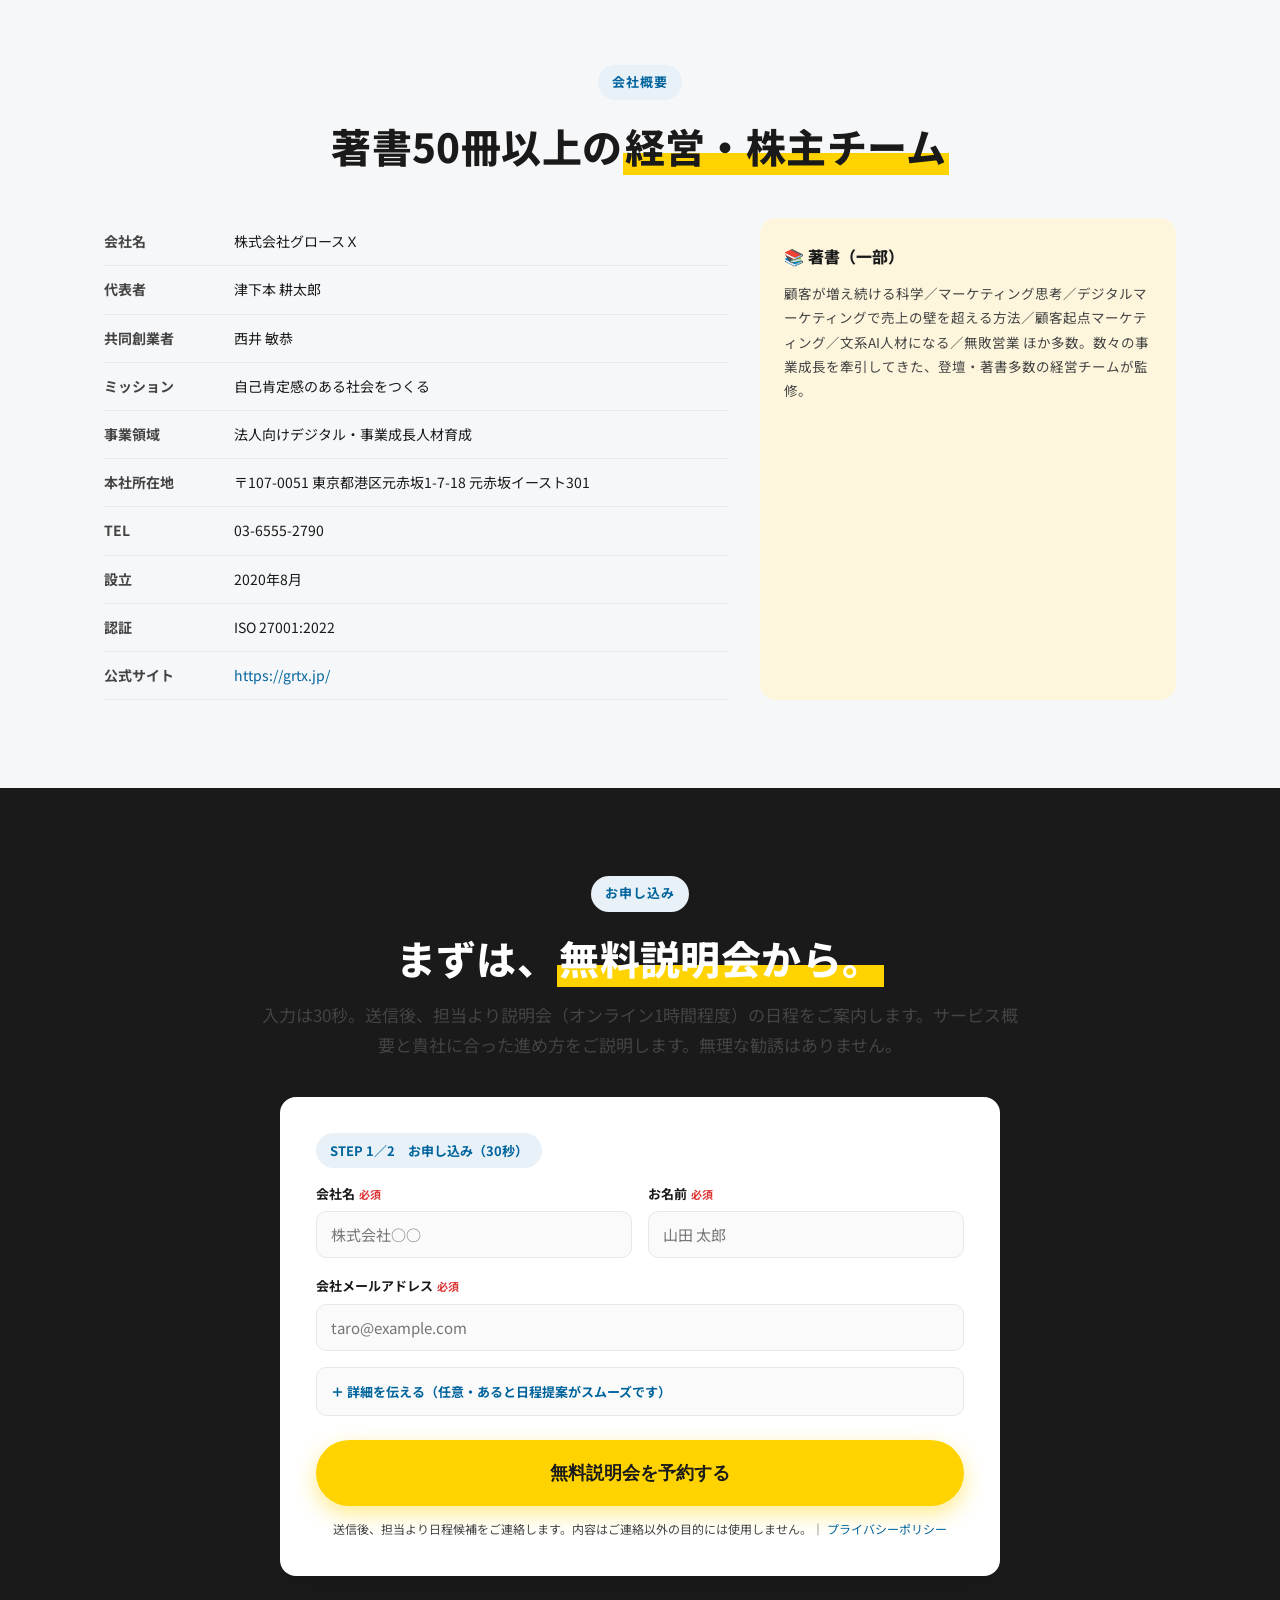
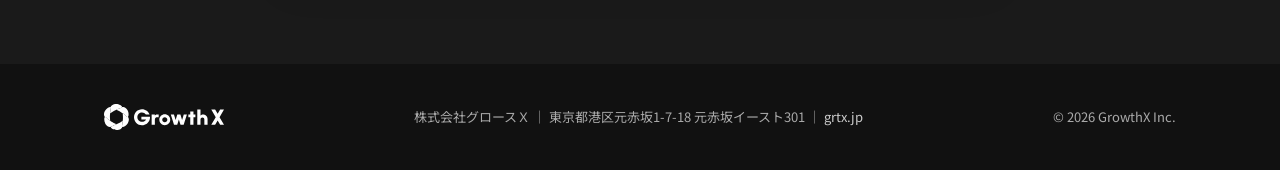
==== commit 9e5c2297: "動画の「スクロールで自動再生(音声オフ)」ラベル表示を削除(挙動は維持) Co-Authored-By: Claude Opus 4.8 (1M context) <noreply@anthropic" ====
--- a/index.html
+++ b/index.html
@@ -133,7 +133,6 @@
         </div>
       </div>
       <div class="video-frame">
-        <span class="video-flag"><span class="dot"></span>スクロールで自動再生（音声オフ）</span>
         <iframe id="repVideo"
           src="https://www.youtube.com/embed/e3blkHRm0W8?enablejsapi=1&mute=1&playsinline=1&rel=0&controls=1&modestbranding=1"
           title="代表 津下本 耕太郎 インタビュー"
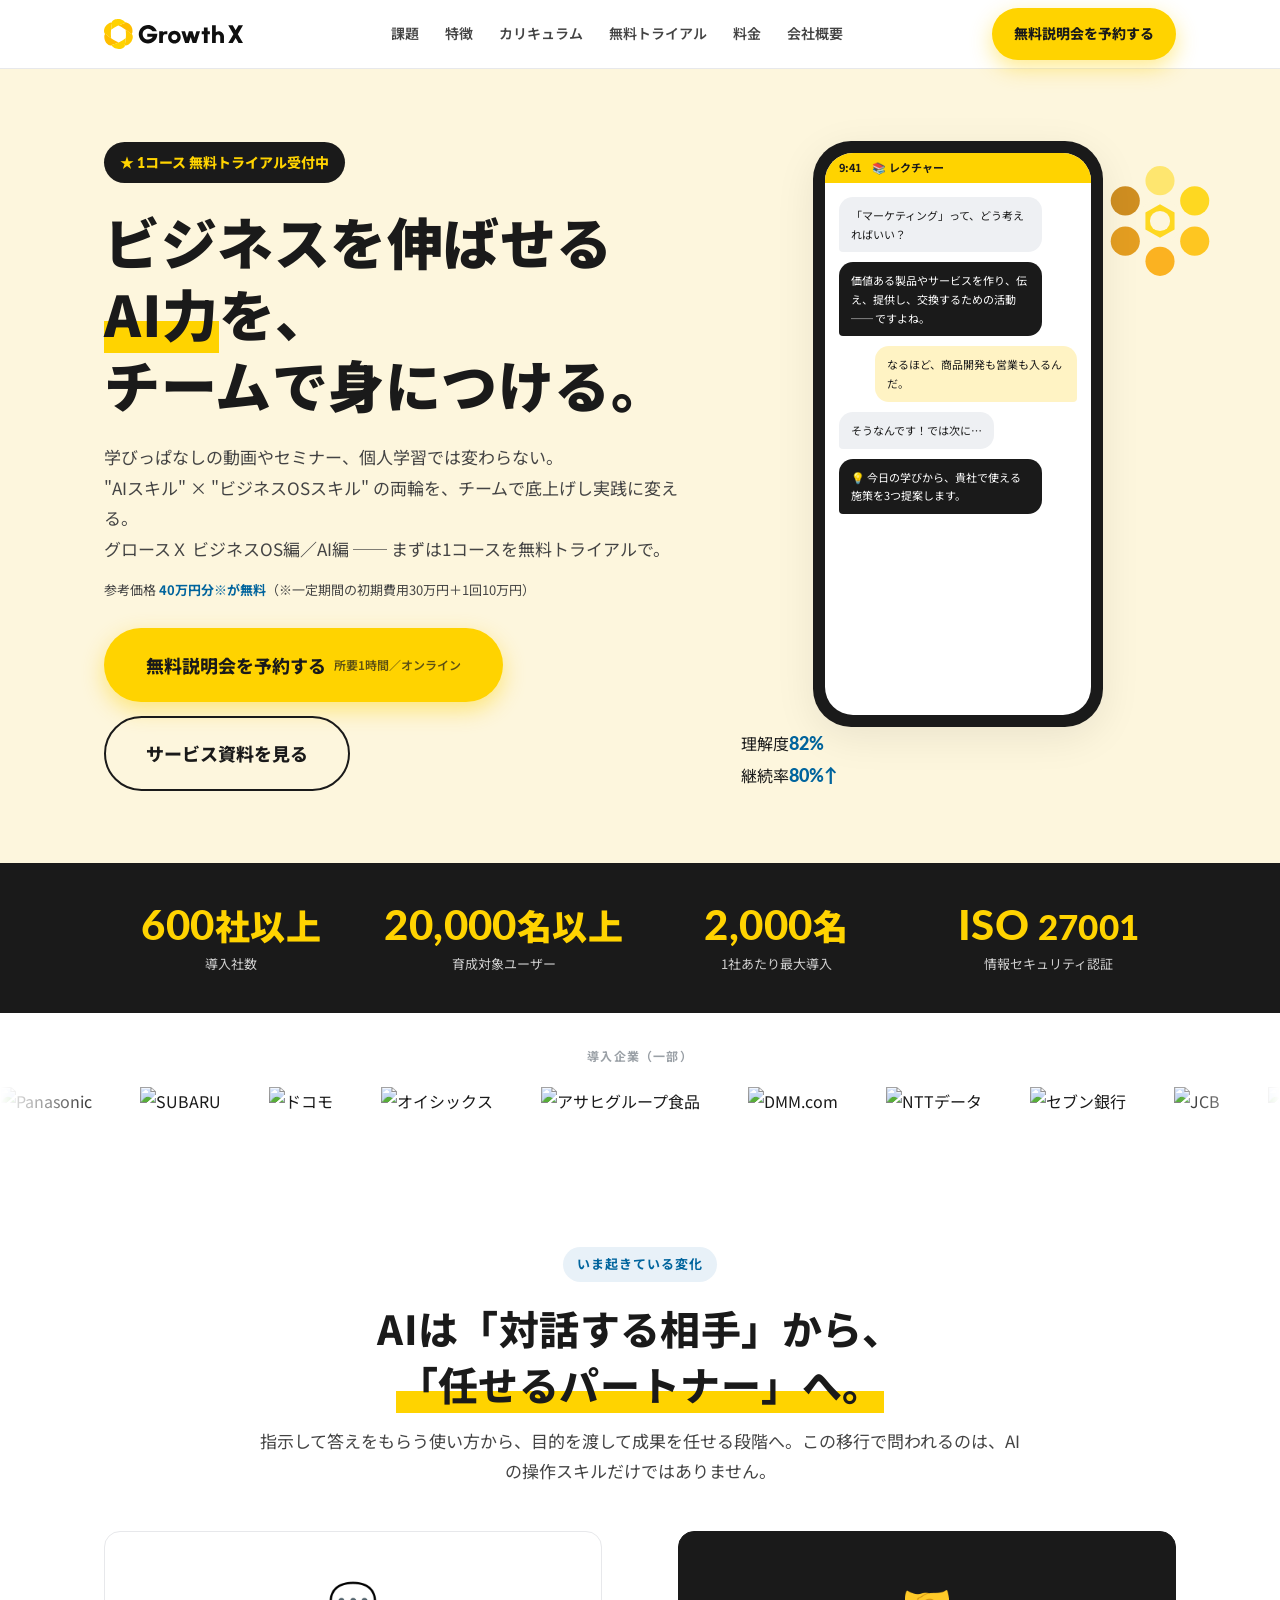
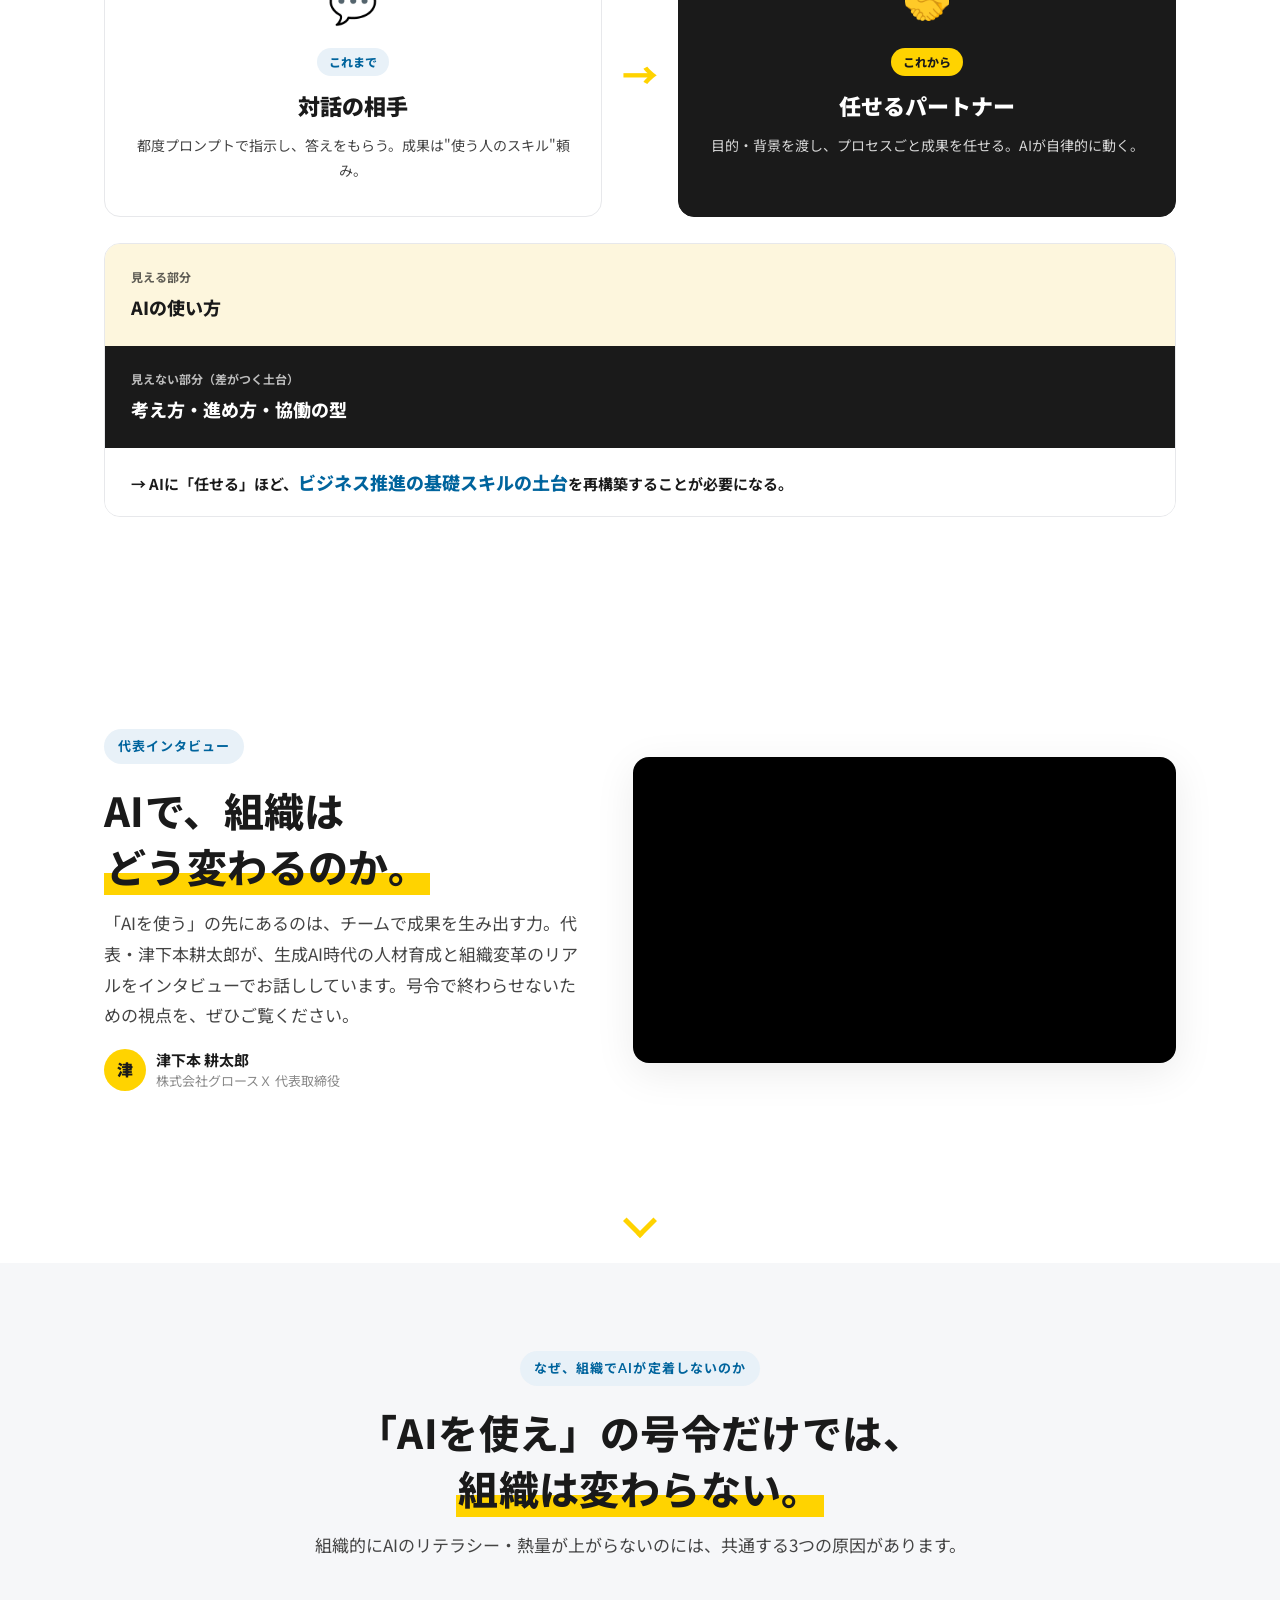
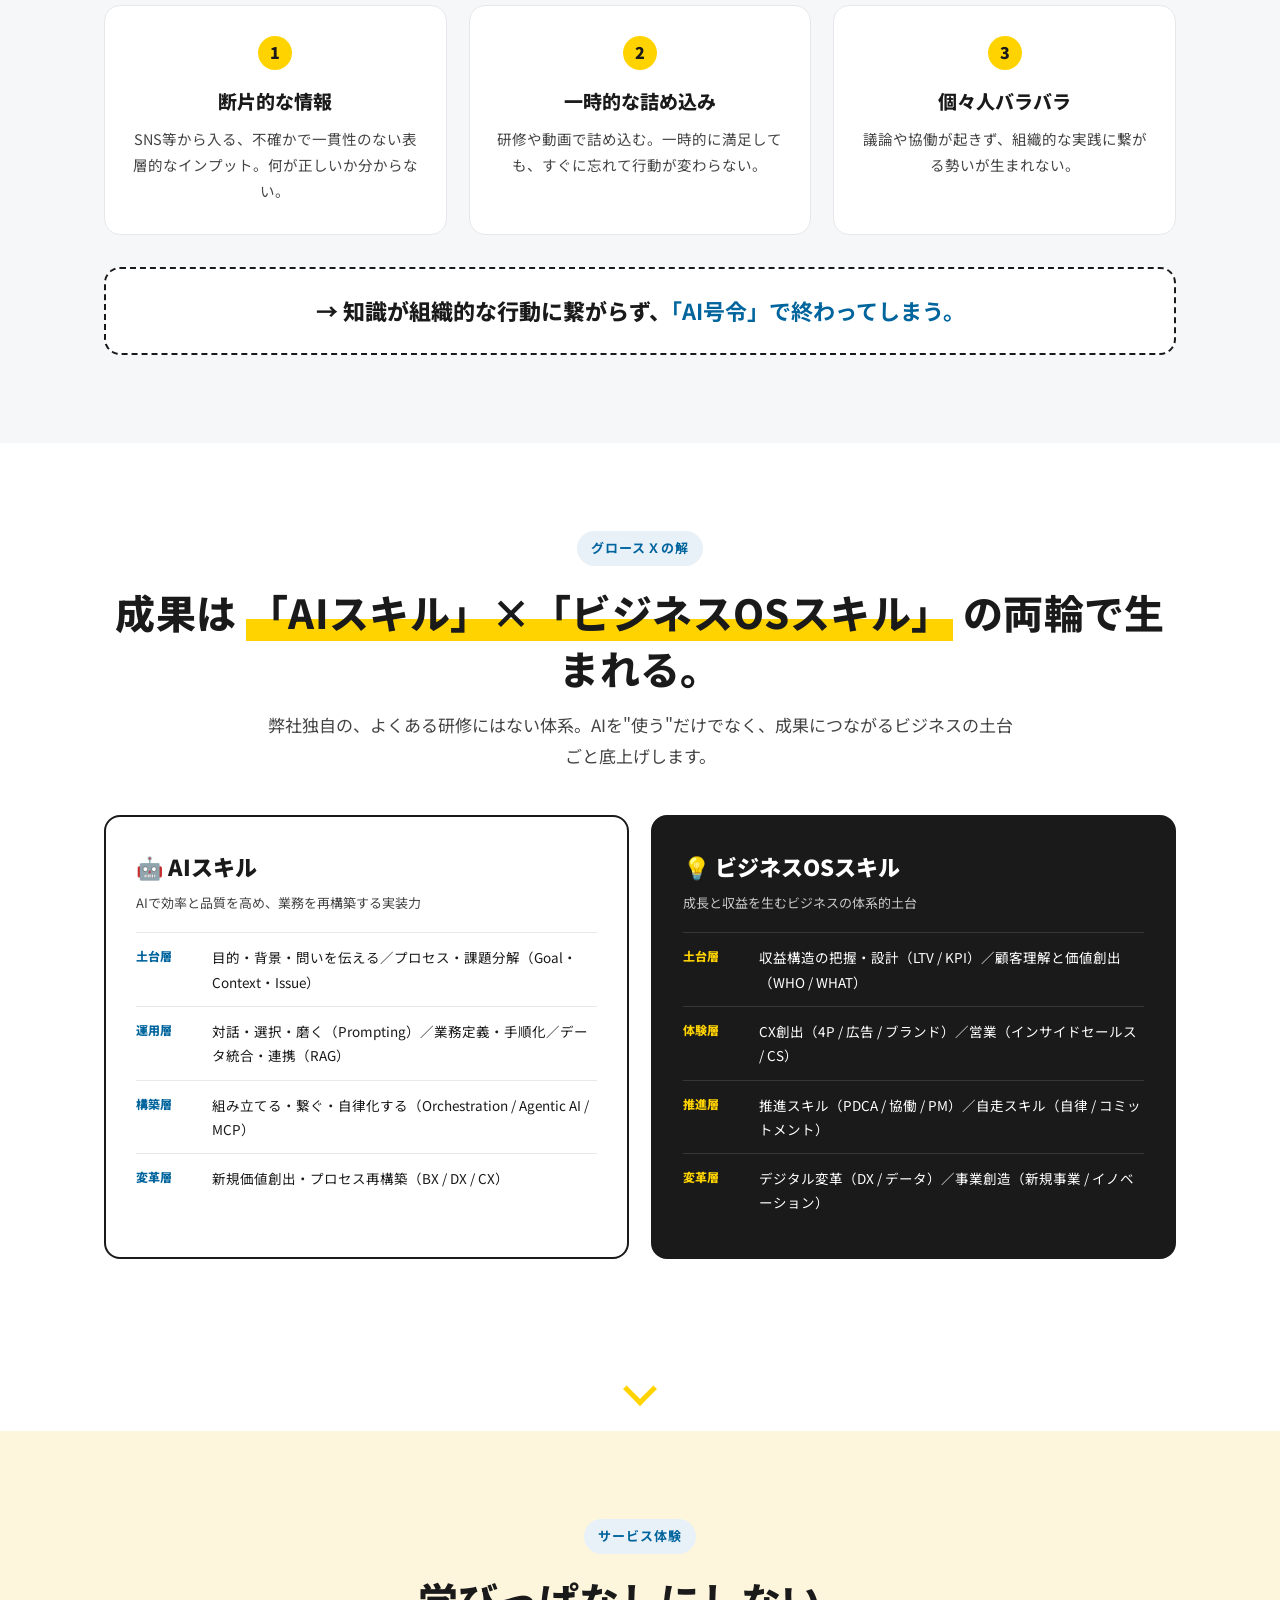
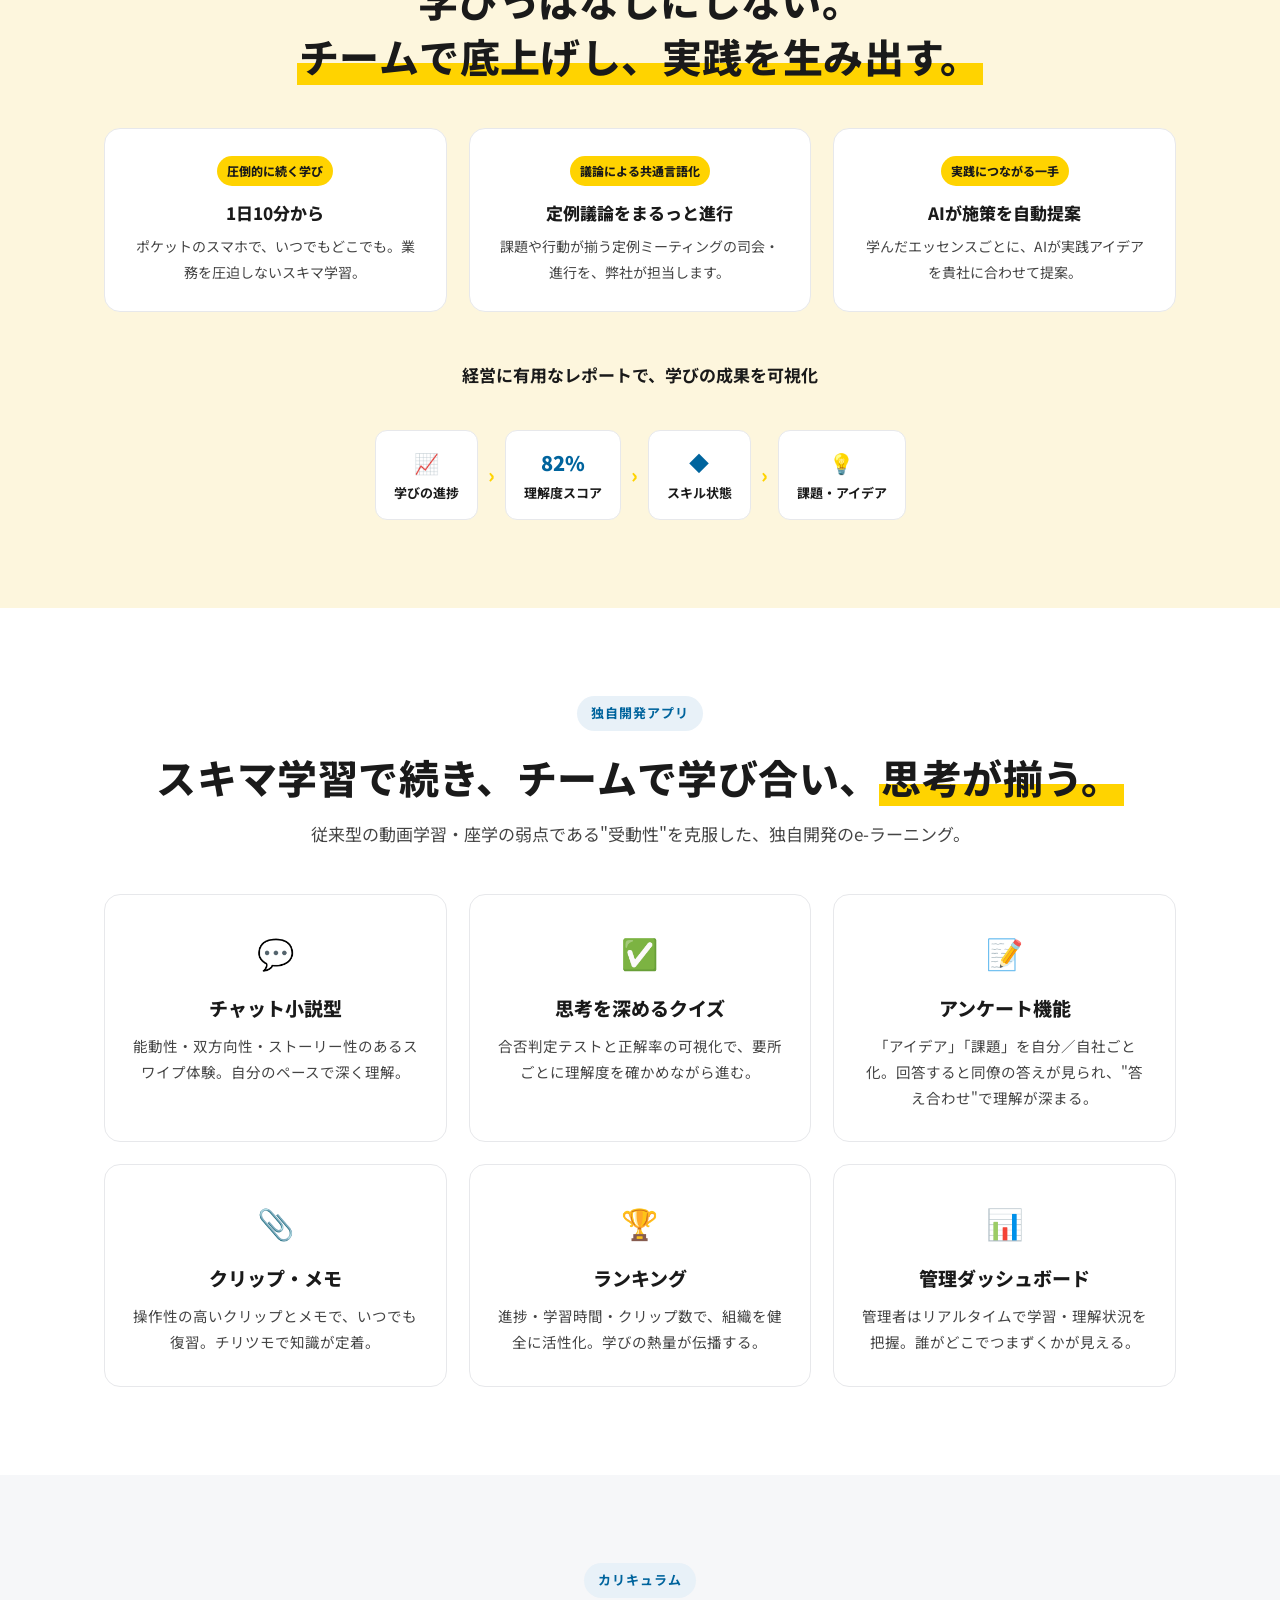
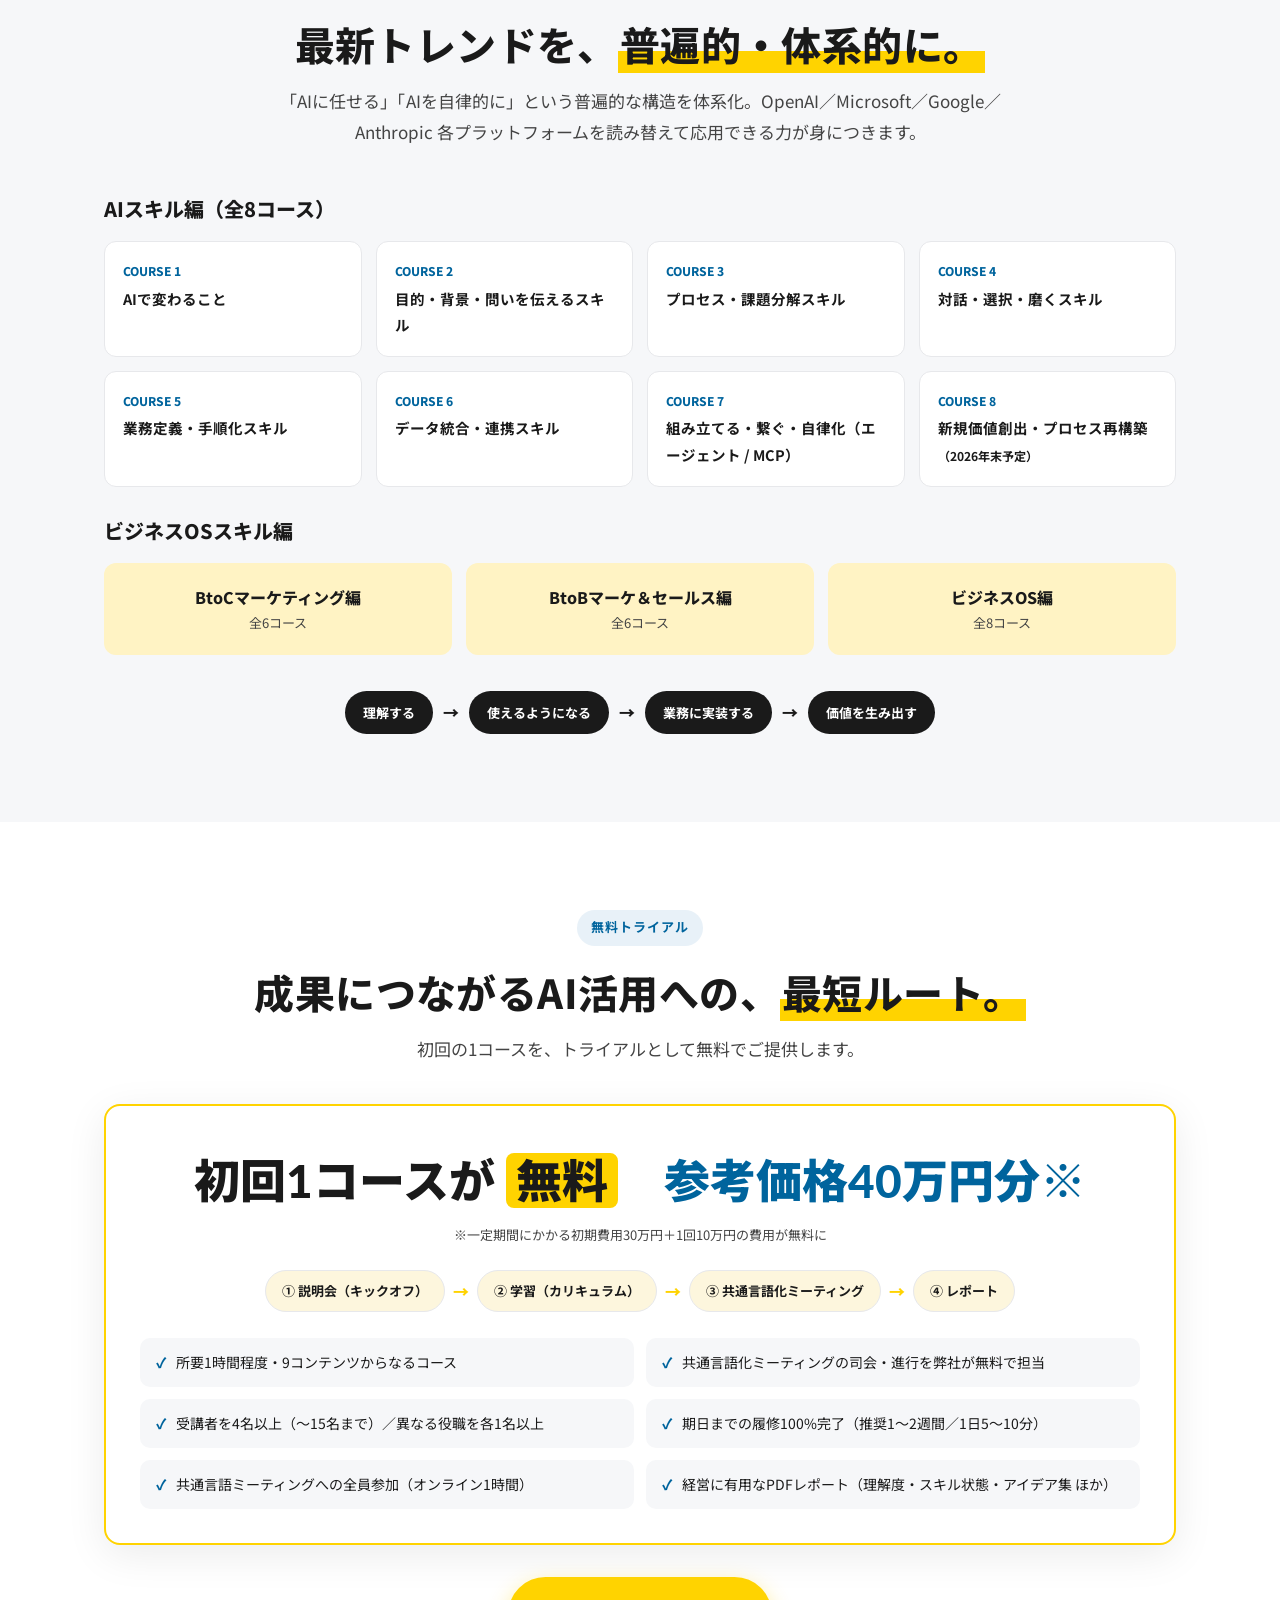
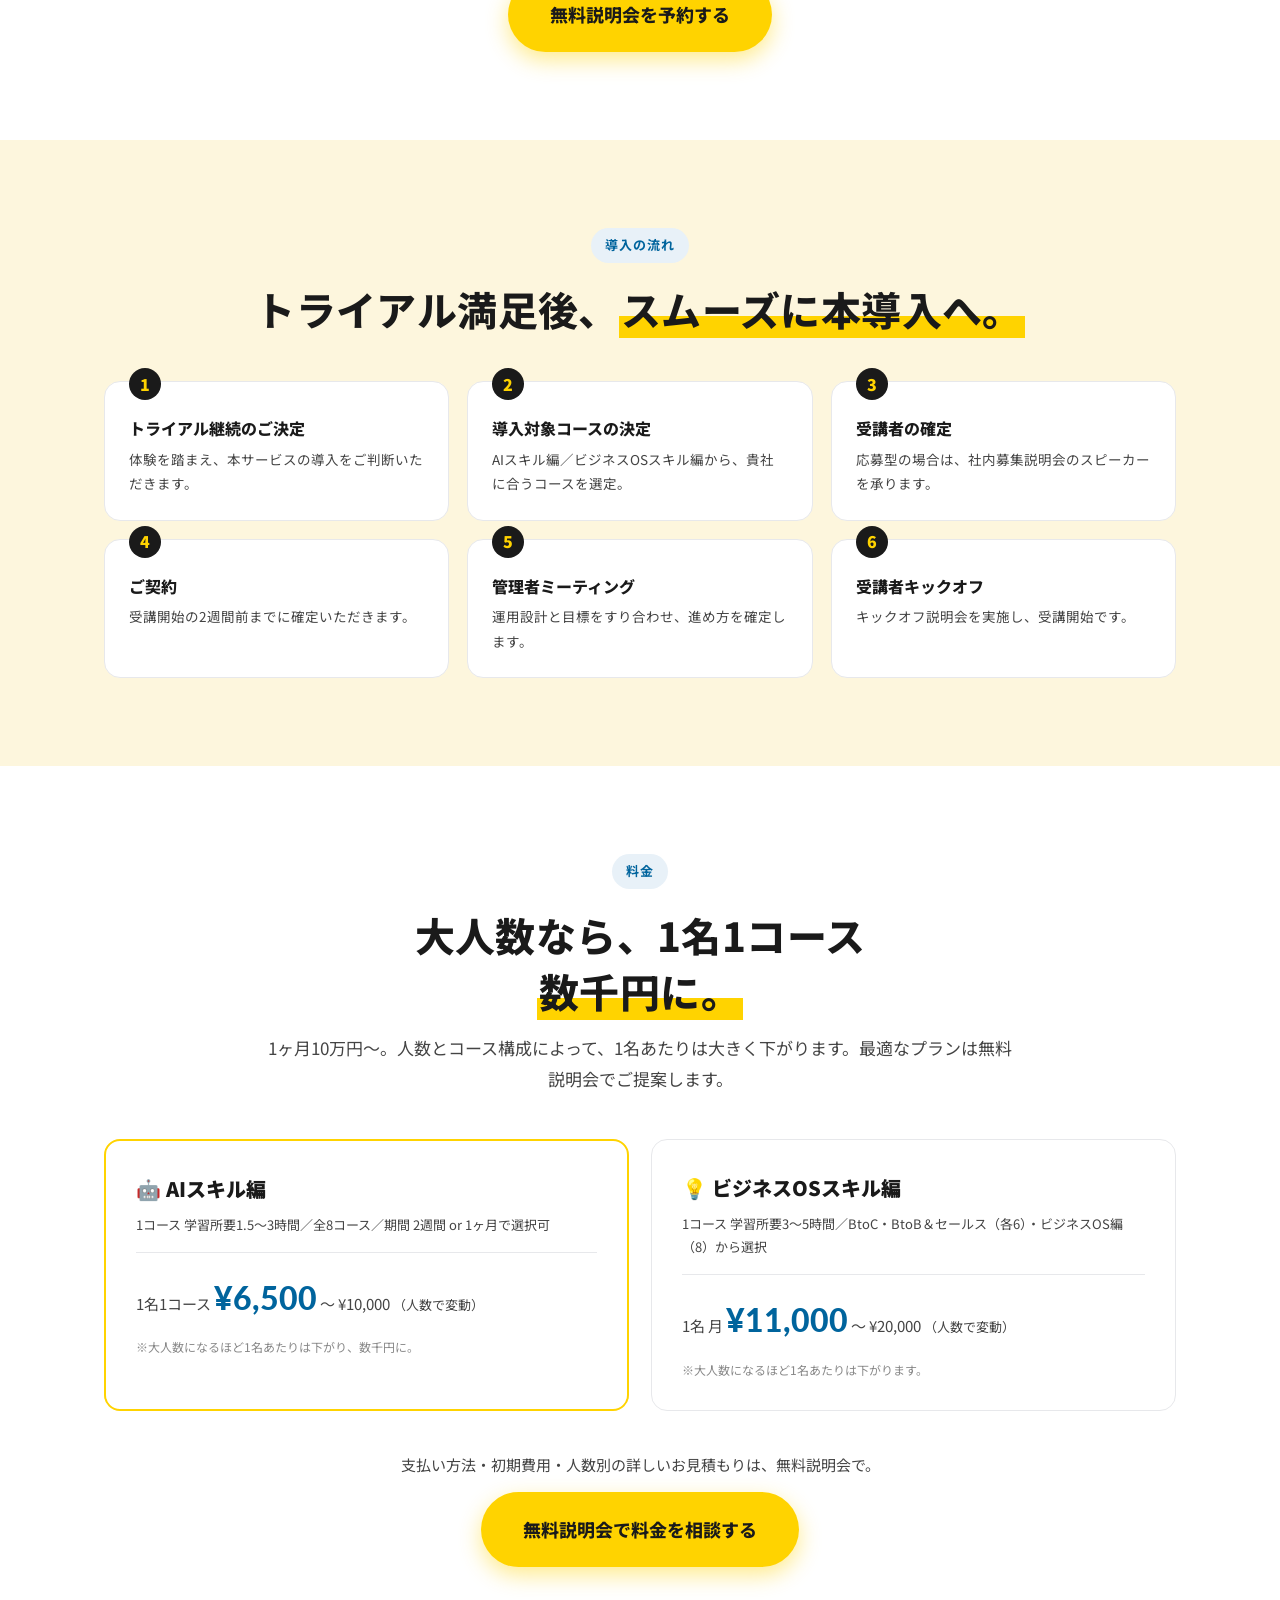
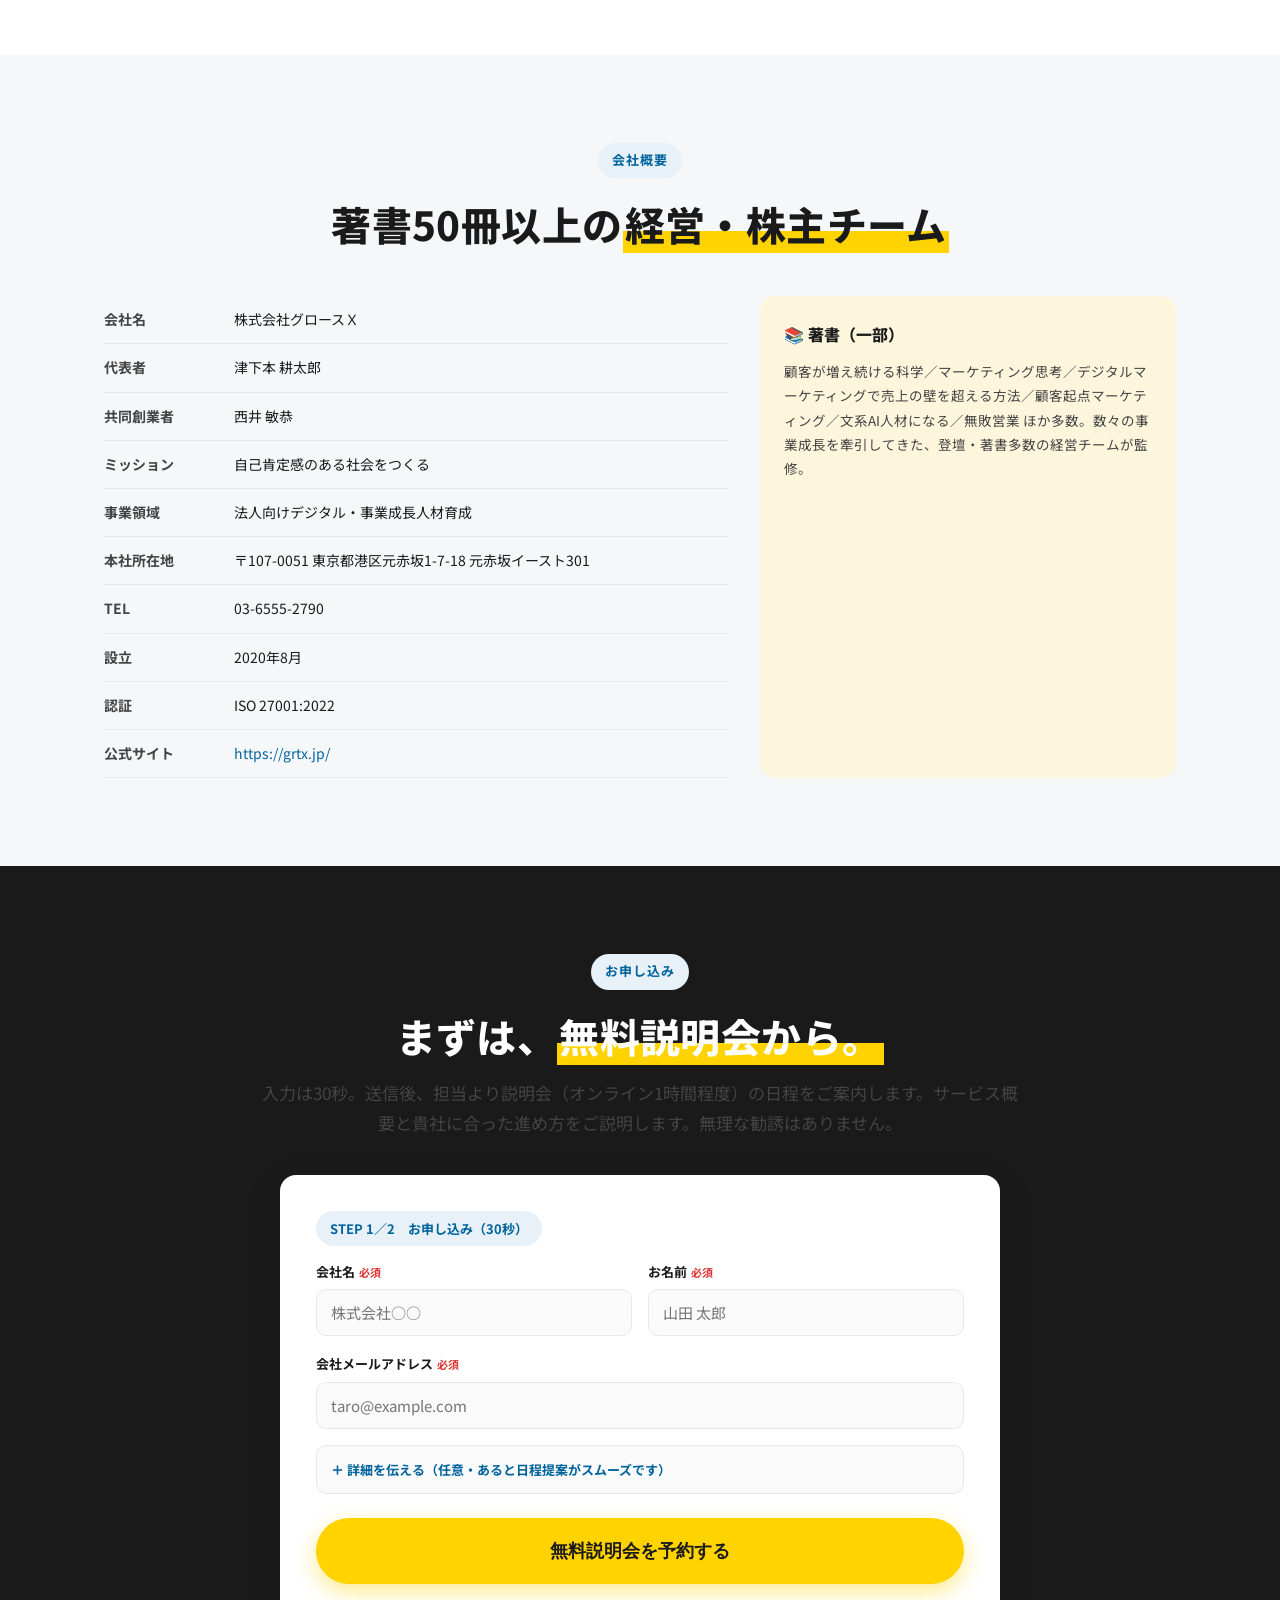
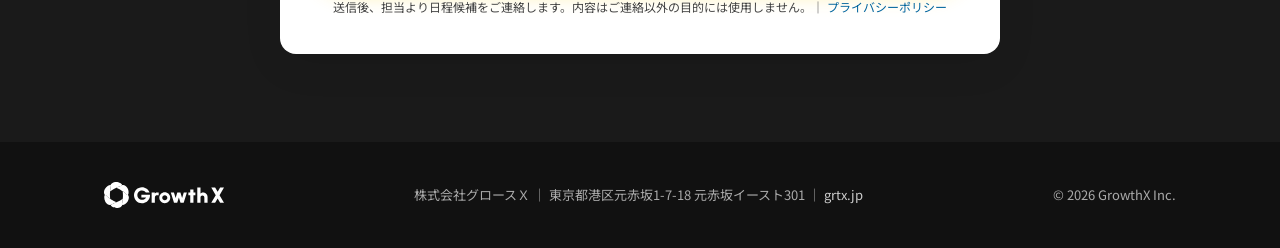
==== commit 86426e1a: "導入企業ロゴをテキスト→実ロゴ画像の自動スクロール白帯に(grtx hubfs参照) - 実績バー下に logo-strip(白帯)を新設、grtxの実ロゴPNG19社をホットリンクで横スクロール -" ====
--- a/index.html
+++ b/index.html
@@ -79,11 +79,51 @@
       <div class="stat"><div class="n">2,000<small>名</small></div><div class="l">1社あたり最大導入</div></div>
       <div class="stat"><div class="n">ISO<small> 27001</small></div><div class="l">情報セキュリティ認証</div></div>
     </div>
-    <div class="marquee">
-      <div class="marquee_track">
-        <span>NISSIN</span><span>meiji</span><span>SUNTORY</span><span>ITOCHU</span><span>Oisix</span><span>ブルボン</span><span>Asahi</span><span>LIXIL</span><span>Panasonic</span><span>SUBARU</span><span>docomo</span><span>集英社</span><span>三井住友海上</span><span>りそな銀行</span><span>FANCL</span><span>JR</span>
-        <span>NISSIN</span><span>meiji</span><span>SUNTORY</span><span>ITOCHU</span><span>Oisix</span><span>ブルボン</span><span>Asahi</span><span>LIXIL</span><span>Panasonic</span><span>SUBARU</span><span>docomo</span><span>集英社</span><span>三井住友海上</span><span>りそな銀行</span><span>FANCL</span><span>JR</span>
-      </div>
+  </div>
+</section>
+
+<!-- ============ LOGO STRIP (実ロゴ自動スクロール) ============ -->
+<section class="logo-strip">
+  <p class="logo-strip__cap">導入企業（一部）</p>
+  <div class="marquee">
+    <div class="marquee_track" id="logoTrack">
+      <img src="https://grtx.jp/hs-fs/hubfs/LP/lp011_2023/logo_entry_panasonic.png?width=240" alt="Panasonic" loading="lazy">
+      <img src="https://grtx.jp/hs-fs/hubfs/LP/lp011_2023/logo_entry_subaru.png?width=240" alt="SUBARU" loading="lazy">
+      <img src="https://grtx.jp/hs-fs/hubfs/LP/lp011_2023/logo_entry_docomo.png?width=240" alt="ドコモ" loading="lazy">
+      <img src="https://grtx.jp/hs-fs/hubfs/LP/lp011_2023/logo_entry_oisix.png?width=240" alt="オイシックス" loading="lazy">
+      <img src="https://grtx.jp/hs-fs/hubfs/LP/lp011_2023/logo_entry_asahi.png?width=240" alt="アサヒグループ食品" loading="lazy">
+      <img src="https://grtx.jp/hs-fs/hubfs/LP/lp011_2023/logo_entry_dmm.png?width=240" alt="DMM.com" loading="lazy">
+      <img src="https://grtx.jp/hs-fs/hubfs/LP/lp011_2023/logo_entry_ntt-data.png?width=240" alt="NTTデータ" loading="lazy">
+      <img src="https://grtx.jp/hs-fs/hubfs/LP/lp011_2023/logo_entry_7bank.png?width=240" alt="セブン銀行" loading="lazy">
+      <img src="https://grtx.jp/hs-fs/hubfs/LP/lp011_2023/logo_entry_jcb.png?width=240" alt="JCB" loading="lazy">
+      <img src="https://grtx.jp/hs-fs/hubfs/LP/lp011_2023/logo_entry_lenovo.png?width=240" alt="Lenovo" loading="lazy">
+      <img src="https://grtx.jp/hs-fs/hubfs/LP/lp011_2023/logo_entry_raksul.png?width=240" alt="ラクスル" loading="lazy">
+      <img src="https://grtx.jp/hs-fs/hubfs/LP/lp011_2023/logo_entry_repro.png?width=240" alt="Repro" loading="lazy">
+      <img src="https://grtx.jp/hs-fs/hubfs/LP/lp011_2023/logo_entry_toppan.png?width=240" alt="凸版印刷" loading="lazy">
+      <img src="https://grtx.jp/hs-fs/hubfs/LP/lp011_2023/logo_entry_orbis.png?width=240" alt="オルビス" loading="lazy">
+      <img src="https://grtx.jp/hs-fs/hubfs/LP/lp011_2023/logo_entry_sunstar.png?width=240" alt="サンスター" loading="lazy">
+      <img src="https://grtx.jp/hs-fs/hubfs/LP/lp011_2023/logo_entry_cyber-ace.png?width=240" alt="CyberACE" loading="lazy">
+      <img src="https://grtx.jp/hs-fs/hubfs/LP/lp011_2023/logo_entry_nakagawa-masashichi.png?width=240" alt="中川政七商店" loading="lazy">
+      <img src="https://grtx.jp/hs-fs/hubfs/LP/lp011_2023/logo_entry_jr.png?width=240" alt="JR東日本" loading="lazy">
+      <!-- duplicate for seamless loop -->
+      <img src="https://grtx.jp/hs-fs/hubfs/LP/lp011_2023/logo_entry_panasonic.png?width=240" alt="" aria-hidden="true" loading="lazy">
+      <img src="https://grtx.jp/hs-fs/hubfs/LP/lp011_2023/logo_entry_subaru.png?width=240" alt="" aria-hidden="true" loading="lazy">
+      <img src="https://grtx.jp/hs-fs/hubfs/LP/lp011_2023/logo_entry_docomo.png?width=240" alt="" aria-hidden="true" loading="lazy">
+      <img src="https://grtx.jp/hs-fs/hubfs/LP/lp011_2023/logo_entry_oisix.png?width=240" alt="" aria-hidden="true" loading="lazy">
+      <img src="https://grtx.jp/hs-fs/hubfs/LP/lp011_2023/logo_entry_asahi.png?width=240" alt="" aria-hidden="true" loading="lazy">
+      <img src="https://grtx.jp/hs-fs/hubfs/LP/lp011_2023/logo_entry_dmm.png?width=240" alt="" aria-hidden="true" loading="lazy">
+      <img src="https://grtx.jp/hs-fs/hubfs/LP/lp011_2023/logo_entry_ntt-data.png?width=240" alt="" aria-hidden="true" loading="lazy">
+      <img src="https://grtx.jp/hs-fs/hubfs/LP/lp011_2023/logo_entry_7bank.png?width=240" alt="" aria-hidden="true" loading="lazy">
+      <img src="https://grtx.jp/hs-fs/hubfs/LP/lp011_2023/logo_entry_jcb.png?width=240" alt="" aria-hidden="true" loading="lazy">
+      <img src="https://grtx.jp/hs-fs/hubfs/LP/lp011_2023/logo_entry_lenovo.png?width=240" alt="" aria-hidden="true" loading="lazy">
+      <img src="https://grtx.jp/hs-fs/hubfs/LP/lp011_2023/logo_entry_raksul.png?width=240" alt="" aria-hidden="true" loading="lazy">
+      <img src="https://grtx.jp/hs-fs/hubfs/LP/lp011_2023/logo_entry_repro.png?width=240" alt="" aria-hidden="true" loading="lazy">
+      <img src="https://grtx.jp/hs-fs/hubfs/LP/lp011_2023/logo_entry_toppan.png?width=240" alt="" aria-hidden="true" loading="lazy">
+      <img src="https://grtx.jp/hs-fs/hubfs/LP/lp011_2023/logo_entry_orbis.png?width=240" alt="" aria-hidden="true" loading="lazy">
+      <img src="https://grtx.jp/hs-fs/hubfs/LP/lp011_2023/logo_entry_sunstar.png?width=240" alt="" aria-hidden="true" loading="lazy">
+      <img src="https://grtx.jp/hs-fs/hubfs/LP/lp011_2023/logo_entry_cyber-ace.png?width=240" alt="" aria-hidden="true" loading="lazy">
+      <img src="https://grtx.jp/hs-fs/hubfs/LP/lp011_2023/logo_entry_nakagawa-masashichi.png?width=240" alt="" aria-hidden="true" loading="lazy">
+      <img src="https://grtx.jp/hs-fs/hubfs/LP/lp011_2023/logo_entry_jr.png?width=240" alt="" aria-hidden="true" loading="lazy">
     </div>
   </div>
 </section>
--- a/styles.css
+++ b/styles.css
@@ -323,6 +323,12 @@
 .marquee span { white-space:nowrap; font-size:12px; font-weight:700; color:#bdbdbd; background:rgba(255,255,255,.06); padding:8px 16px; border-radius:8px; }
 @keyframes gx-marquee { to { transform: translateX(-50%); } }
 @media (prefers-reduced-motion: reduce) { .marquee_track { animation:none; flex-wrap:wrap; width:auto; } }
+/* 実ロゴ自動スクロール 白帯 */
+.logo-strip { background:#fff; padding: 32px 0 36px; }
+.logo-strip__cap { text-align:center; font-size:12px; font-weight:700; color:#9aa0a6; letter-spacing:.1em; margin-bottom:20px; }
+.logo-strip .marquee { margin-top:0; }
+.logo-strip .marquee_track { gap: 48px; align-items:center; }
+.logo-strip .marquee img { height: 36px; width:auto; max-width:160px; object-fit:contain; display:block; }
 
 /* 固定CTAボタン（desktop=右下フロート / mobile=下部バー）lp011準拠の黄 */
 .fixed-cta { position: fixed; right: 24px; bottom: 24px; z-index: 60; opacity:0; visibility:hidden; transform: translateY(12px); transition: opacity .3s, transform .3s, visibility .3s; }
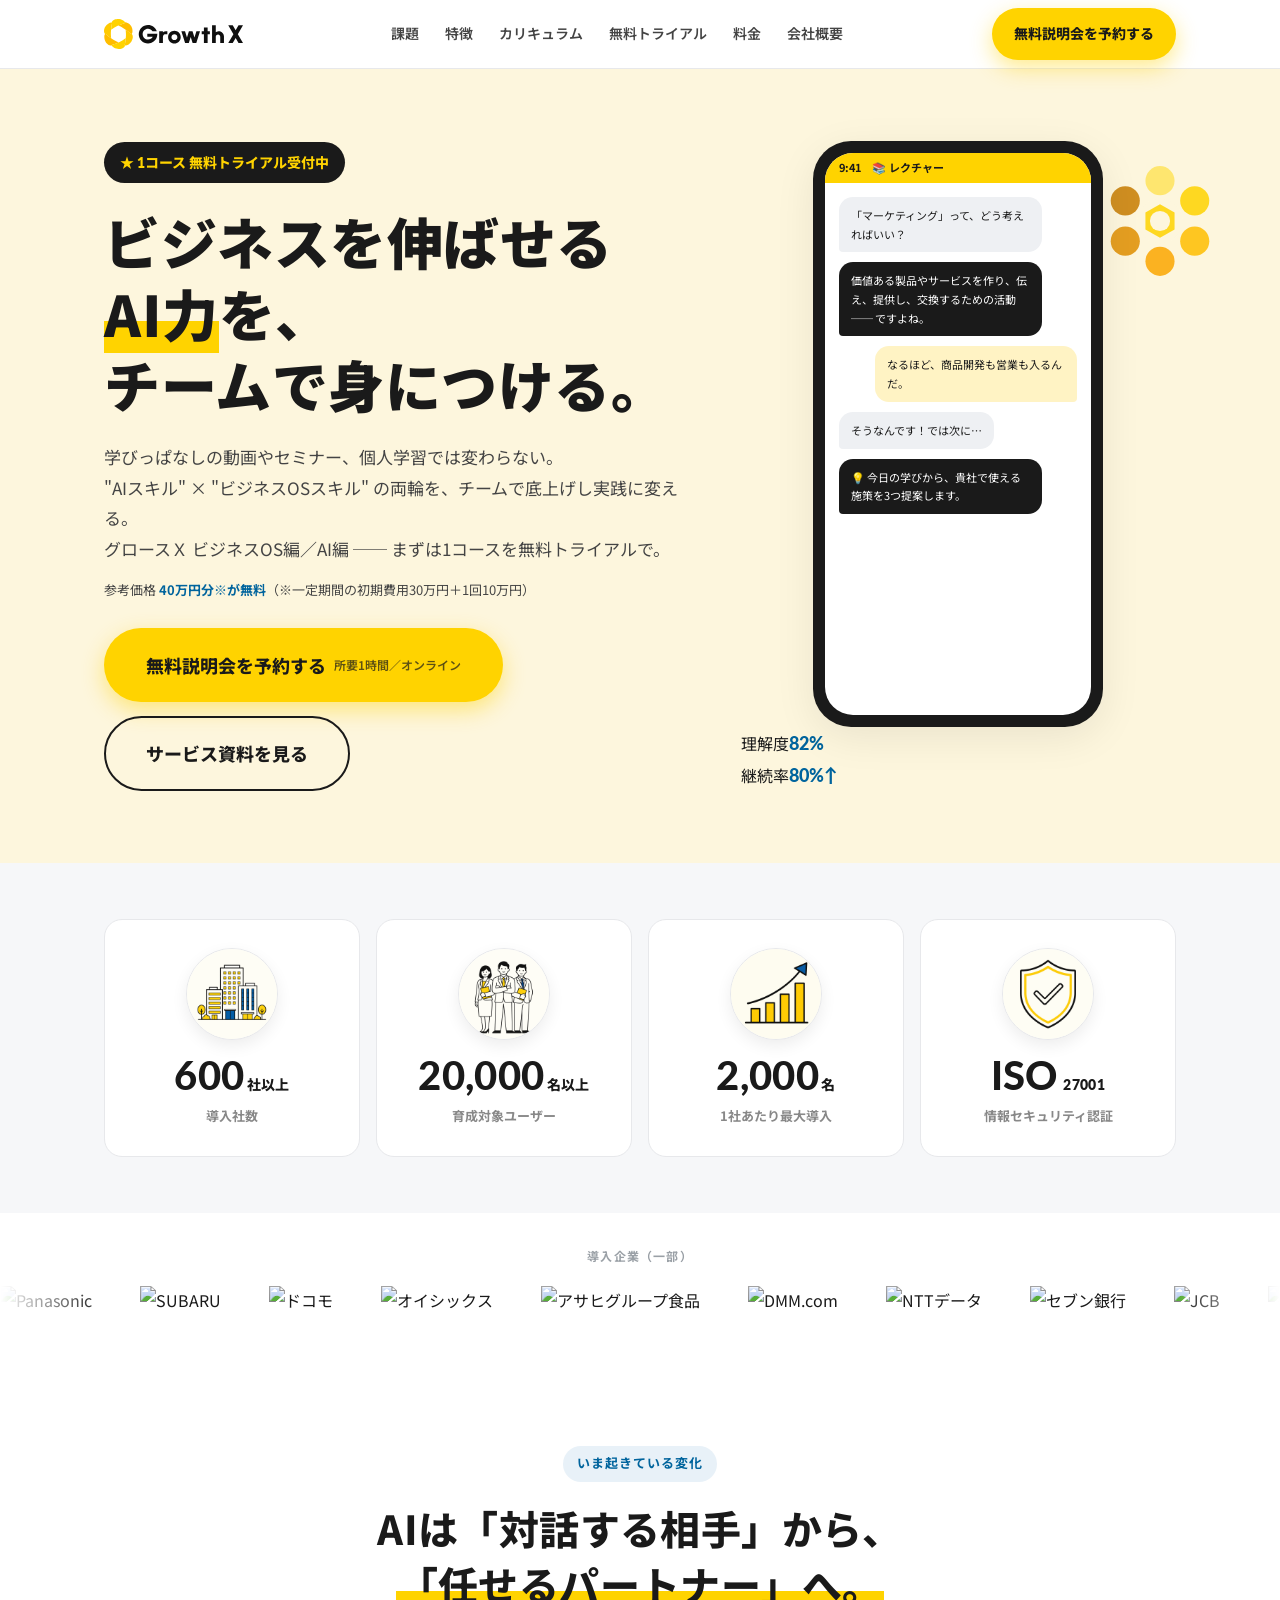
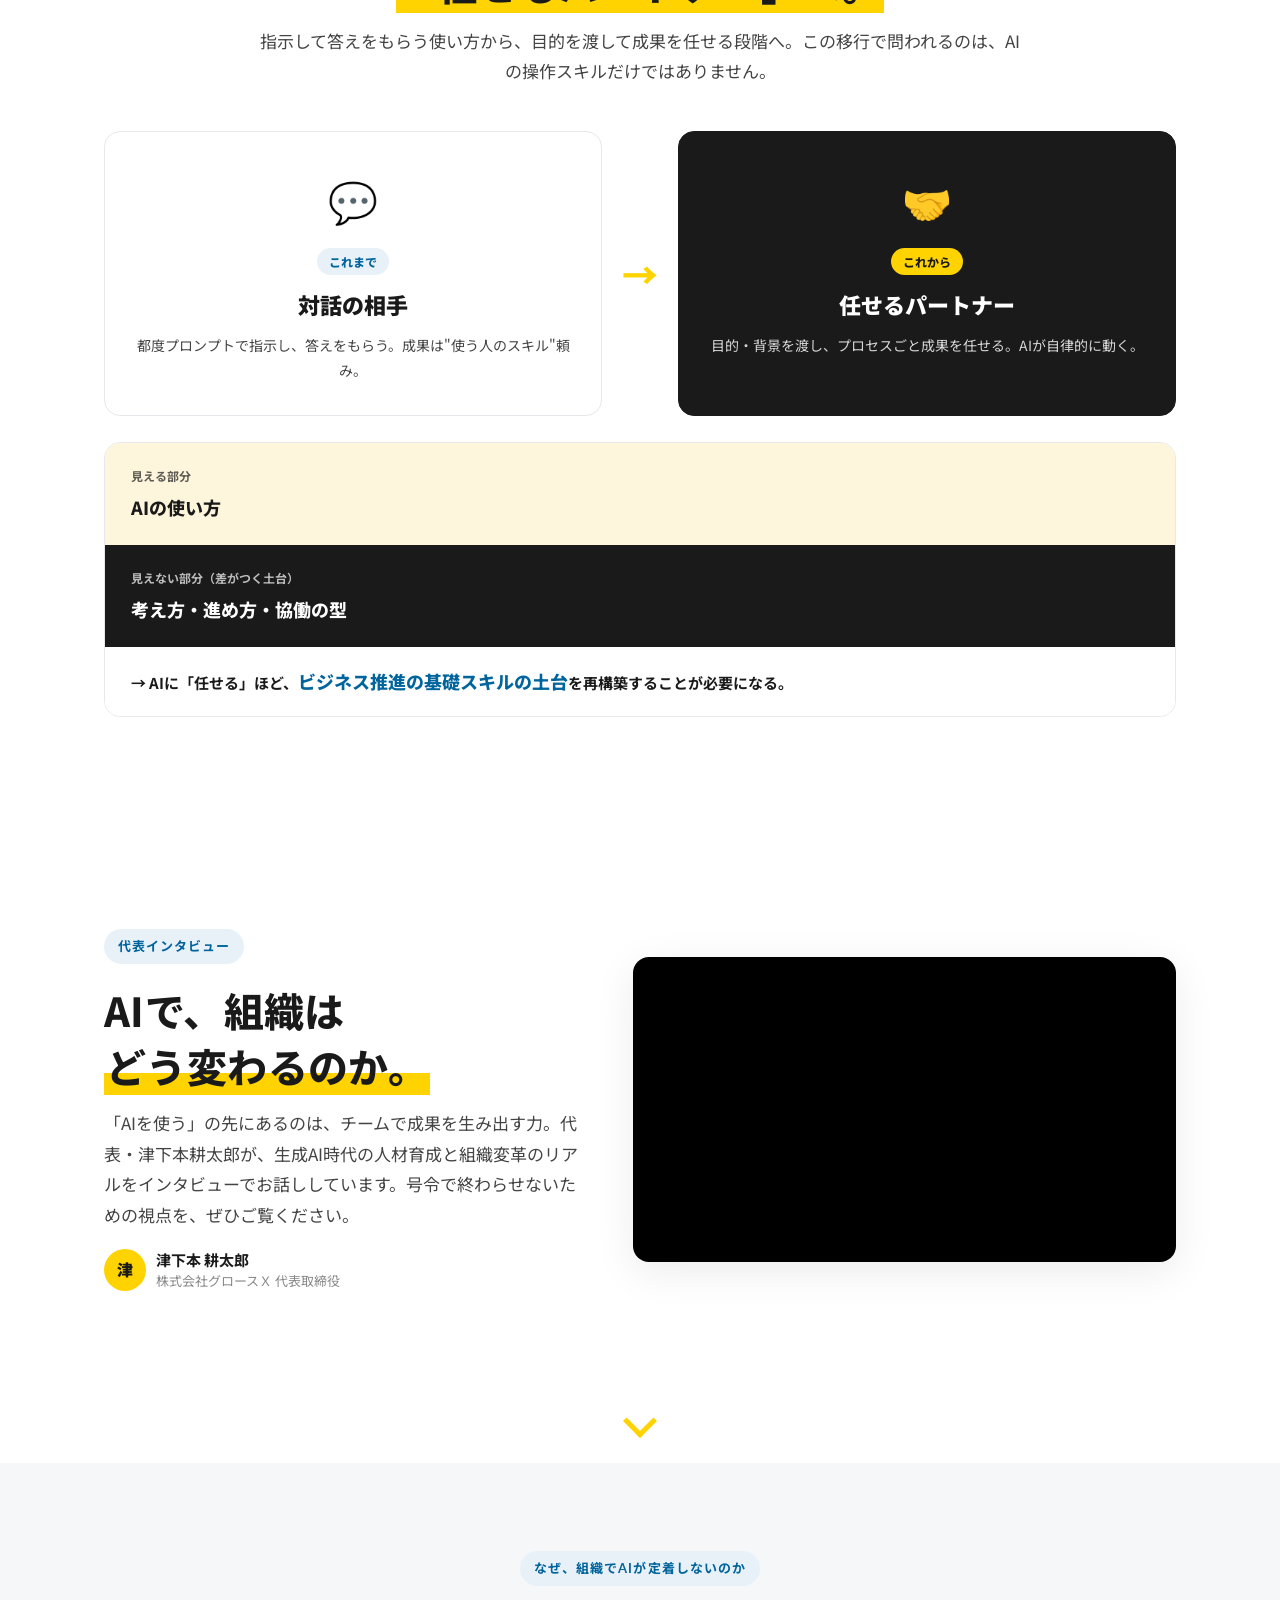
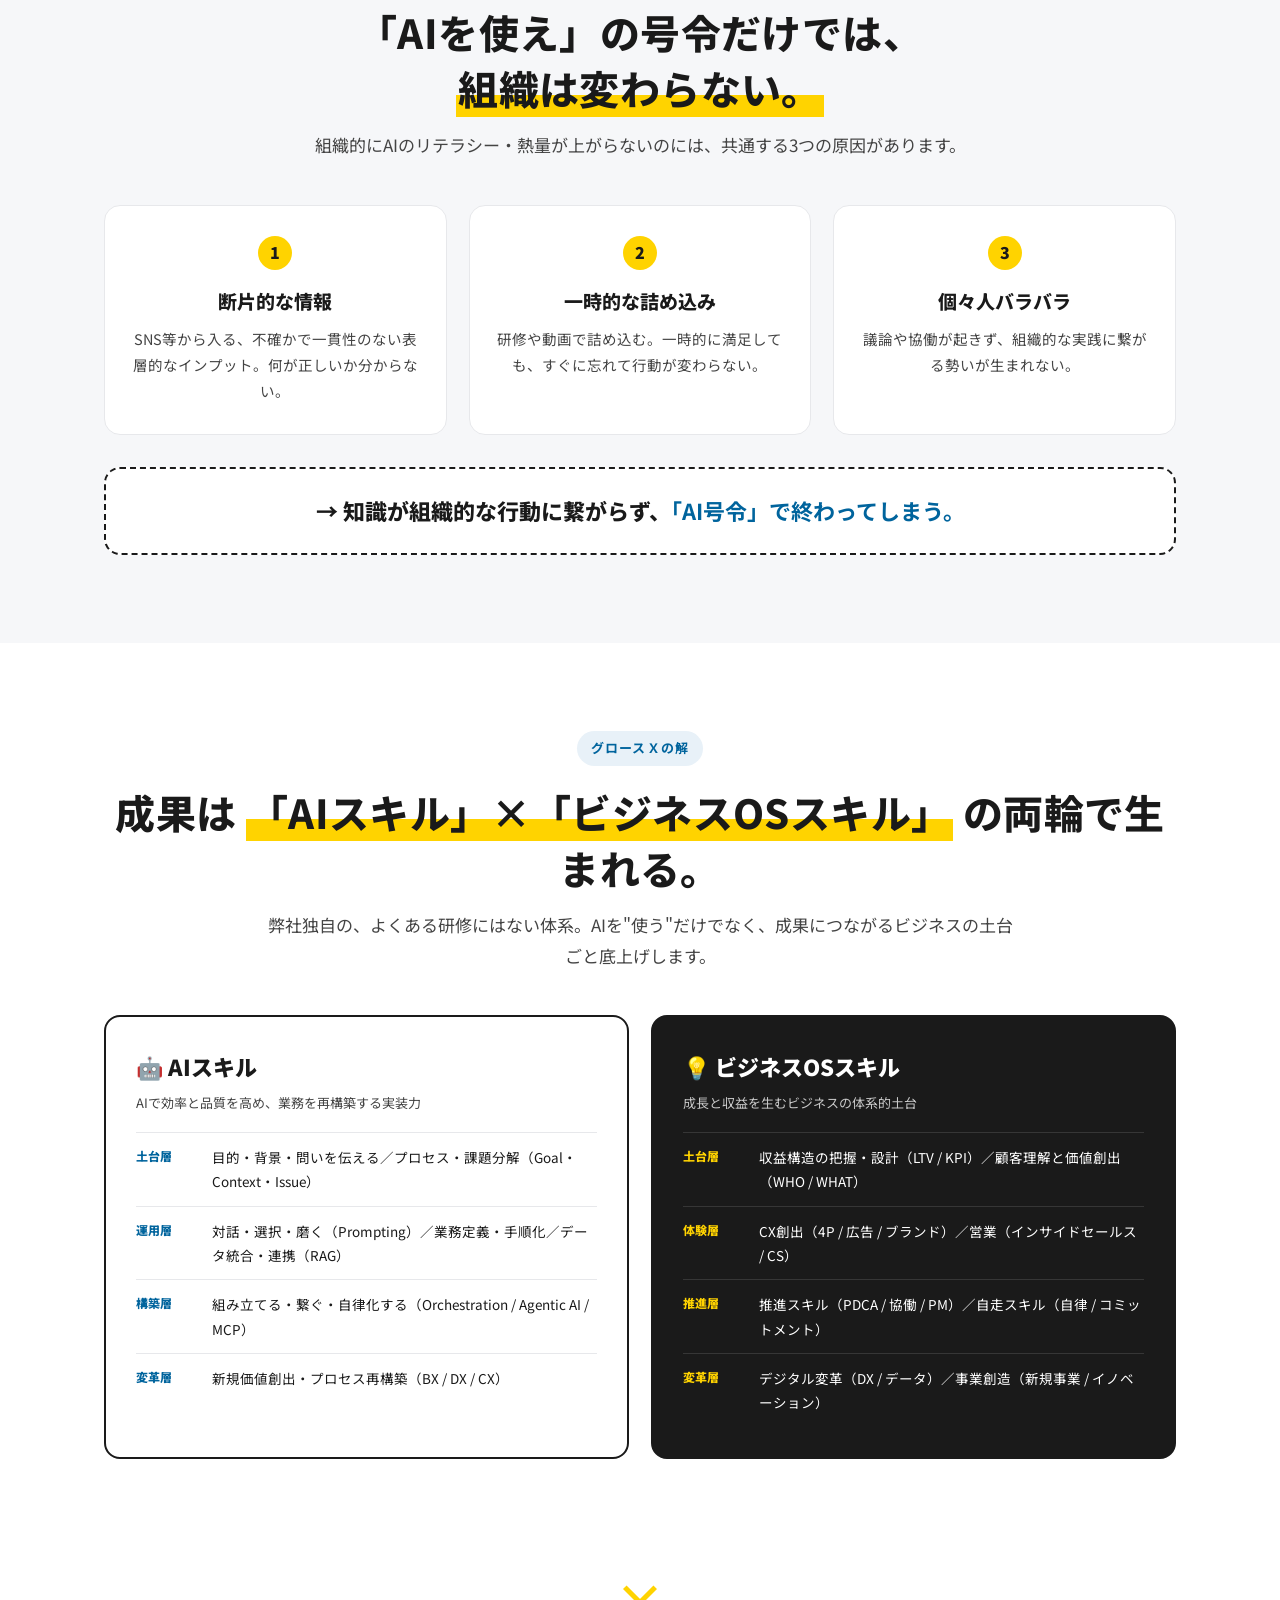
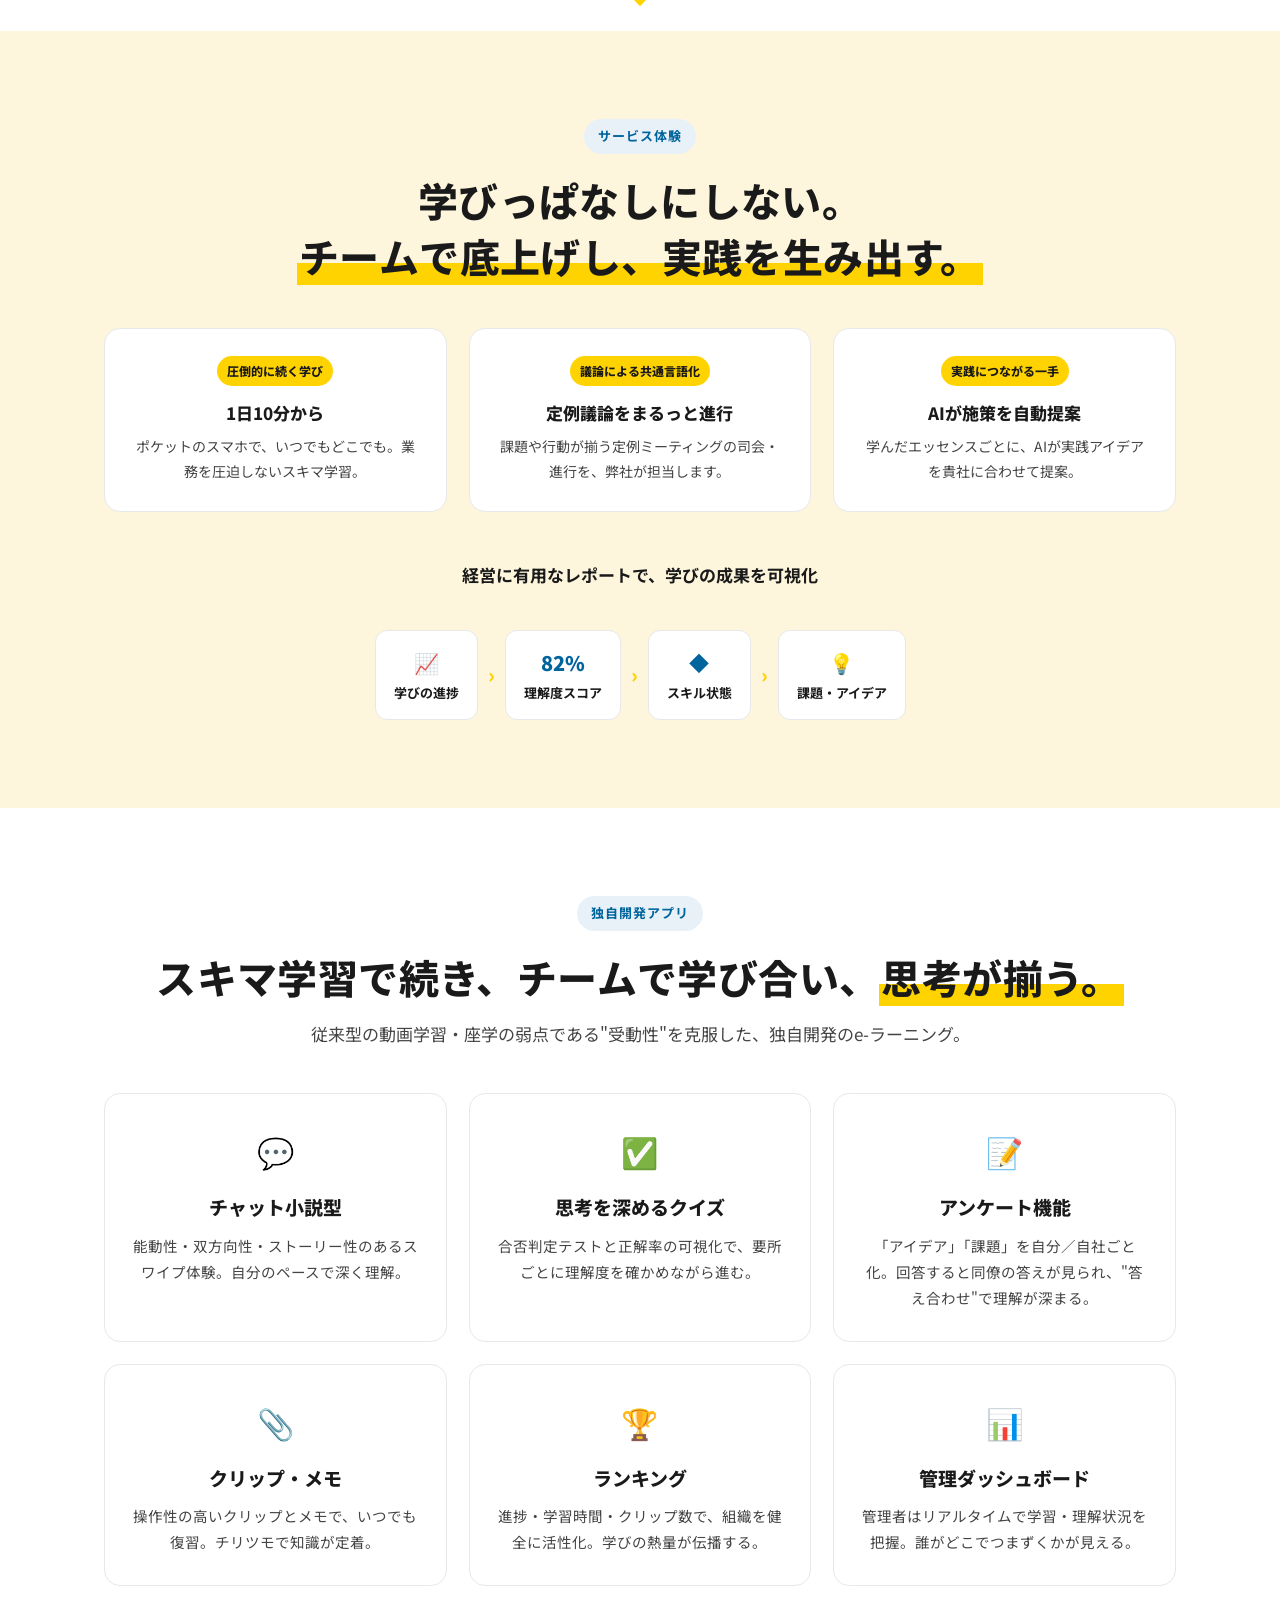
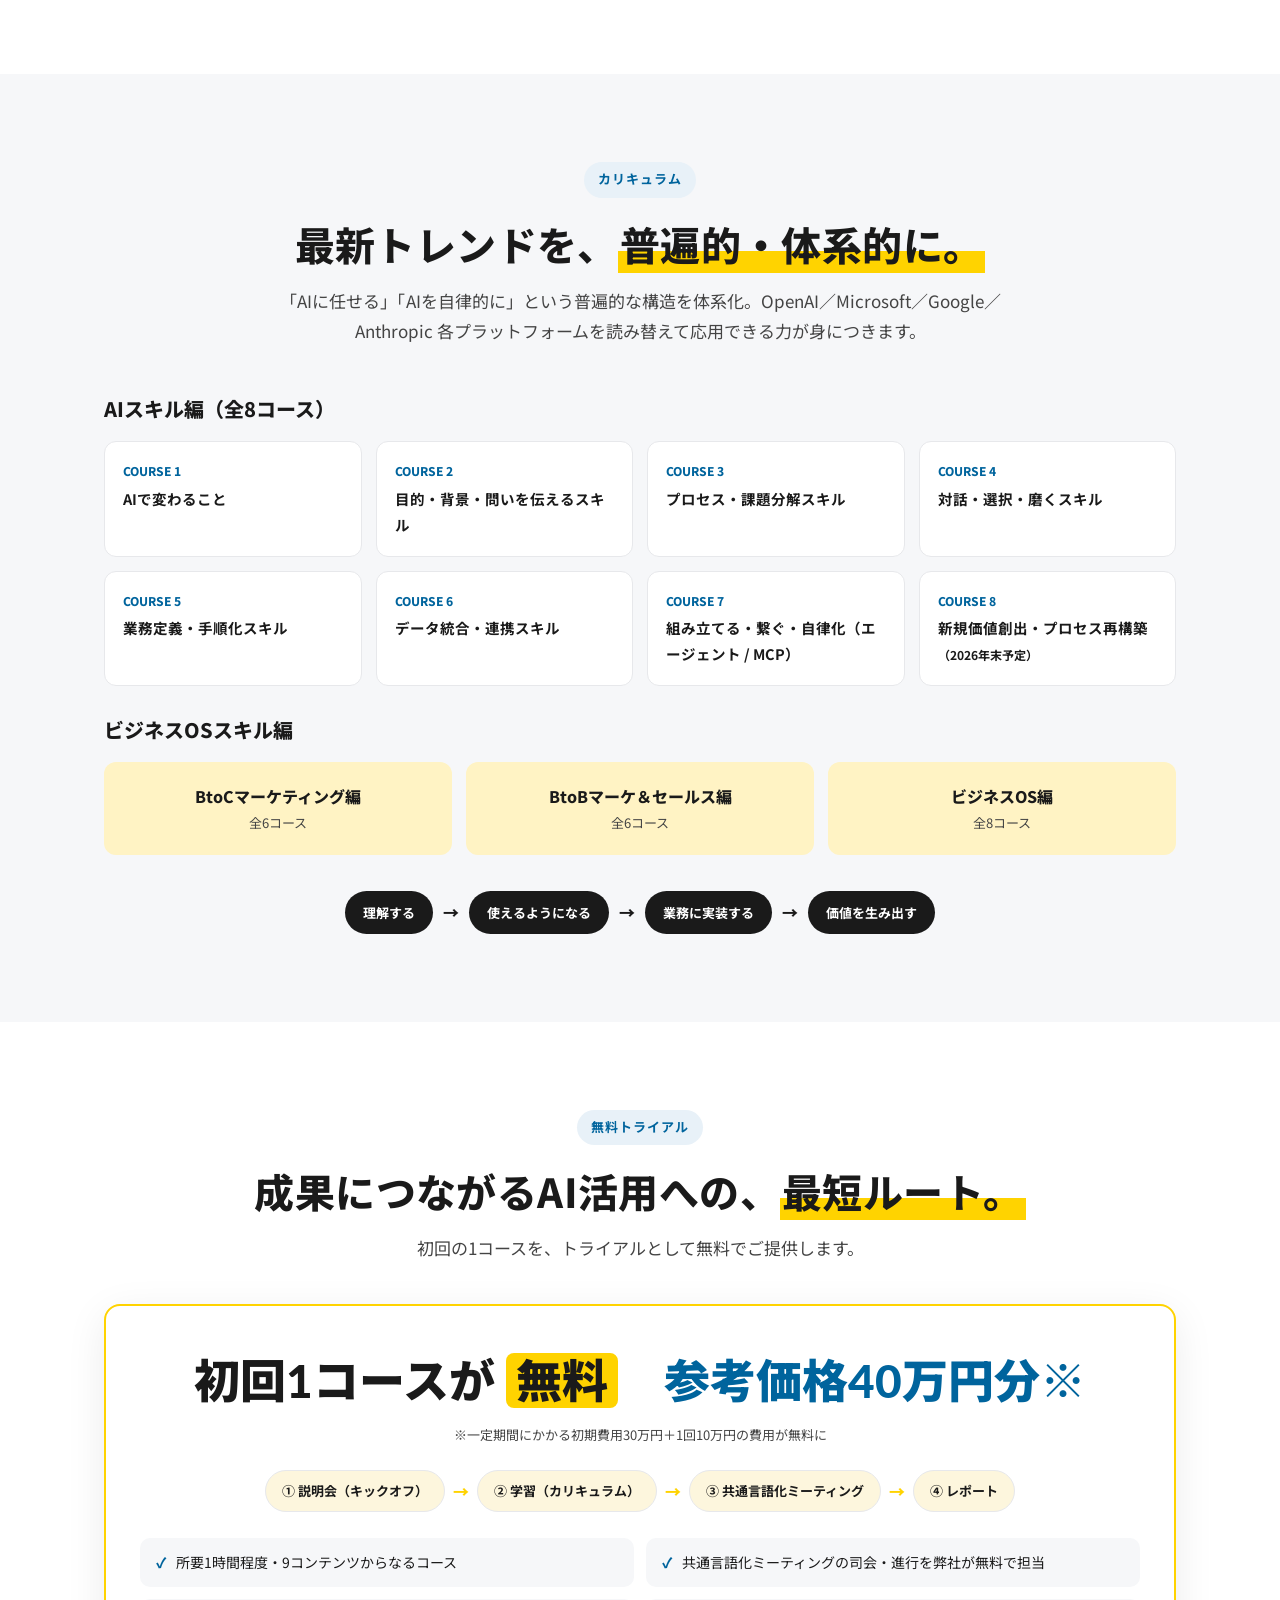
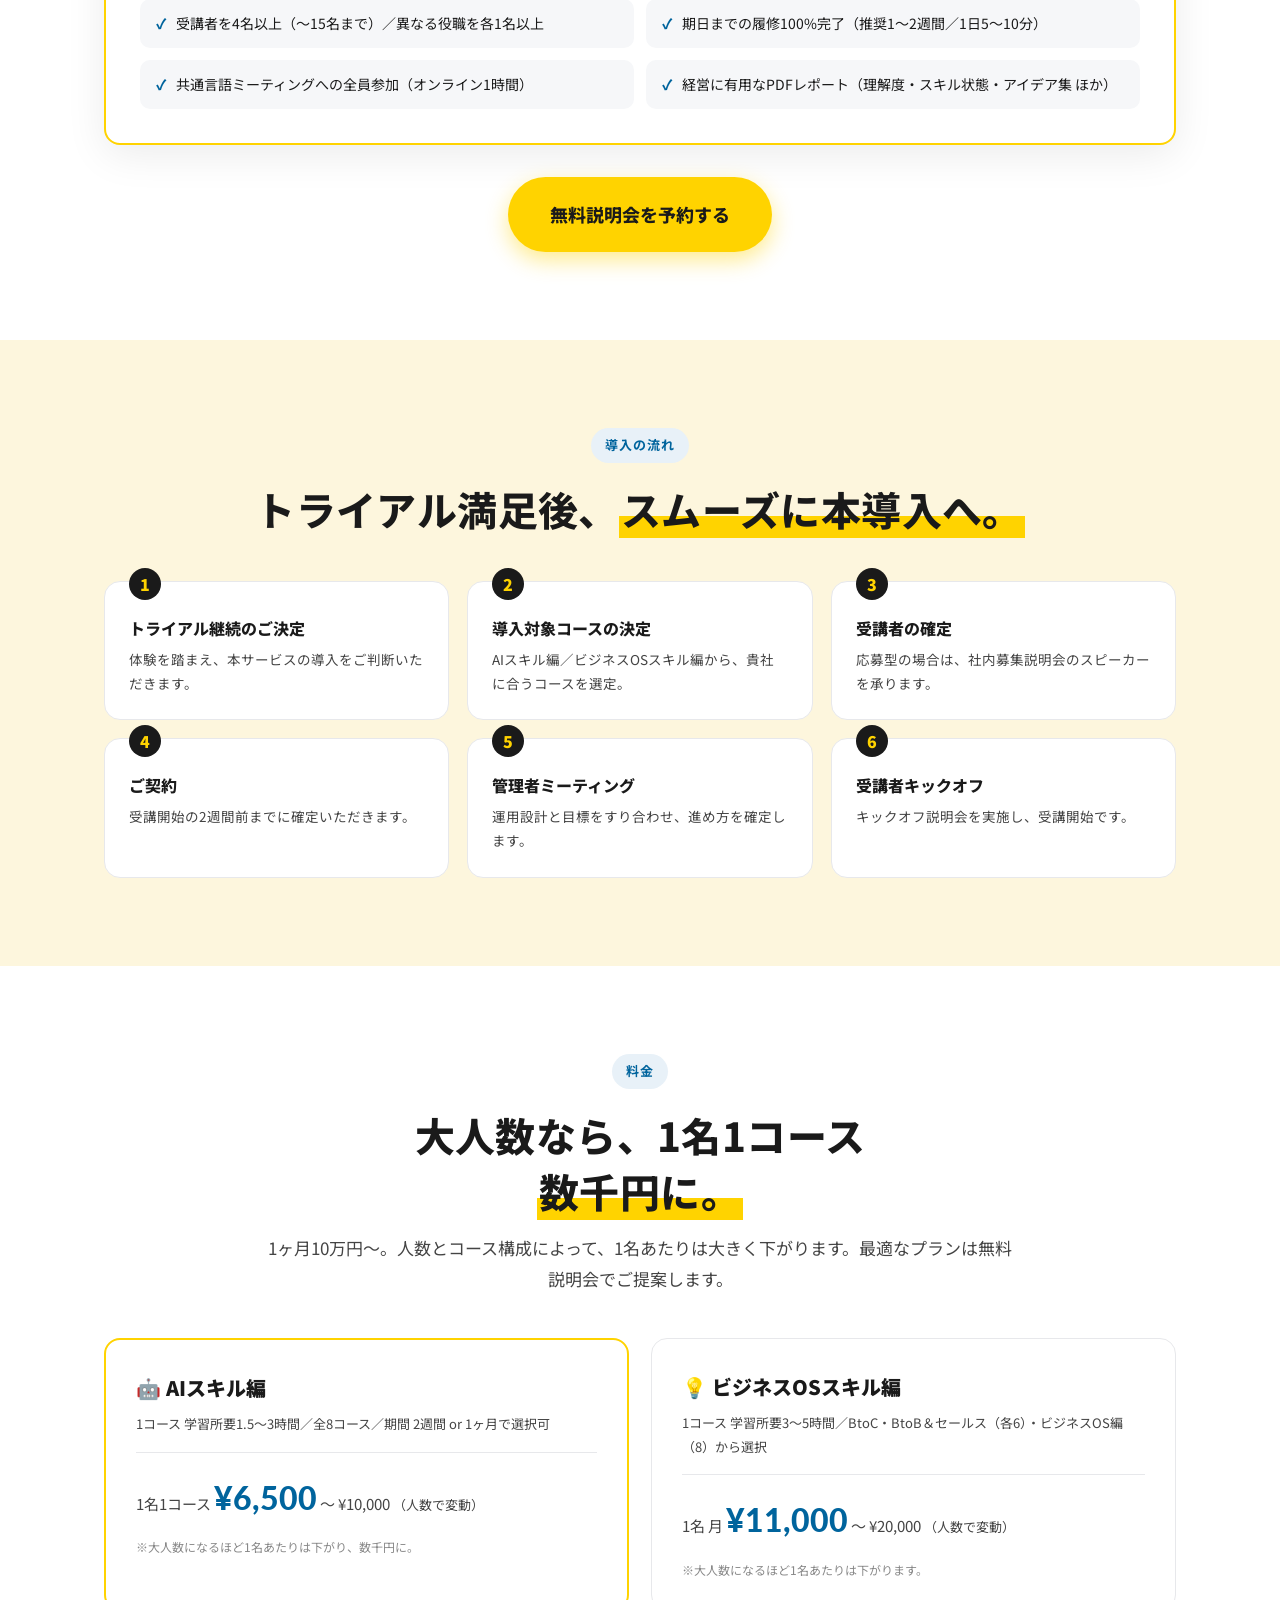
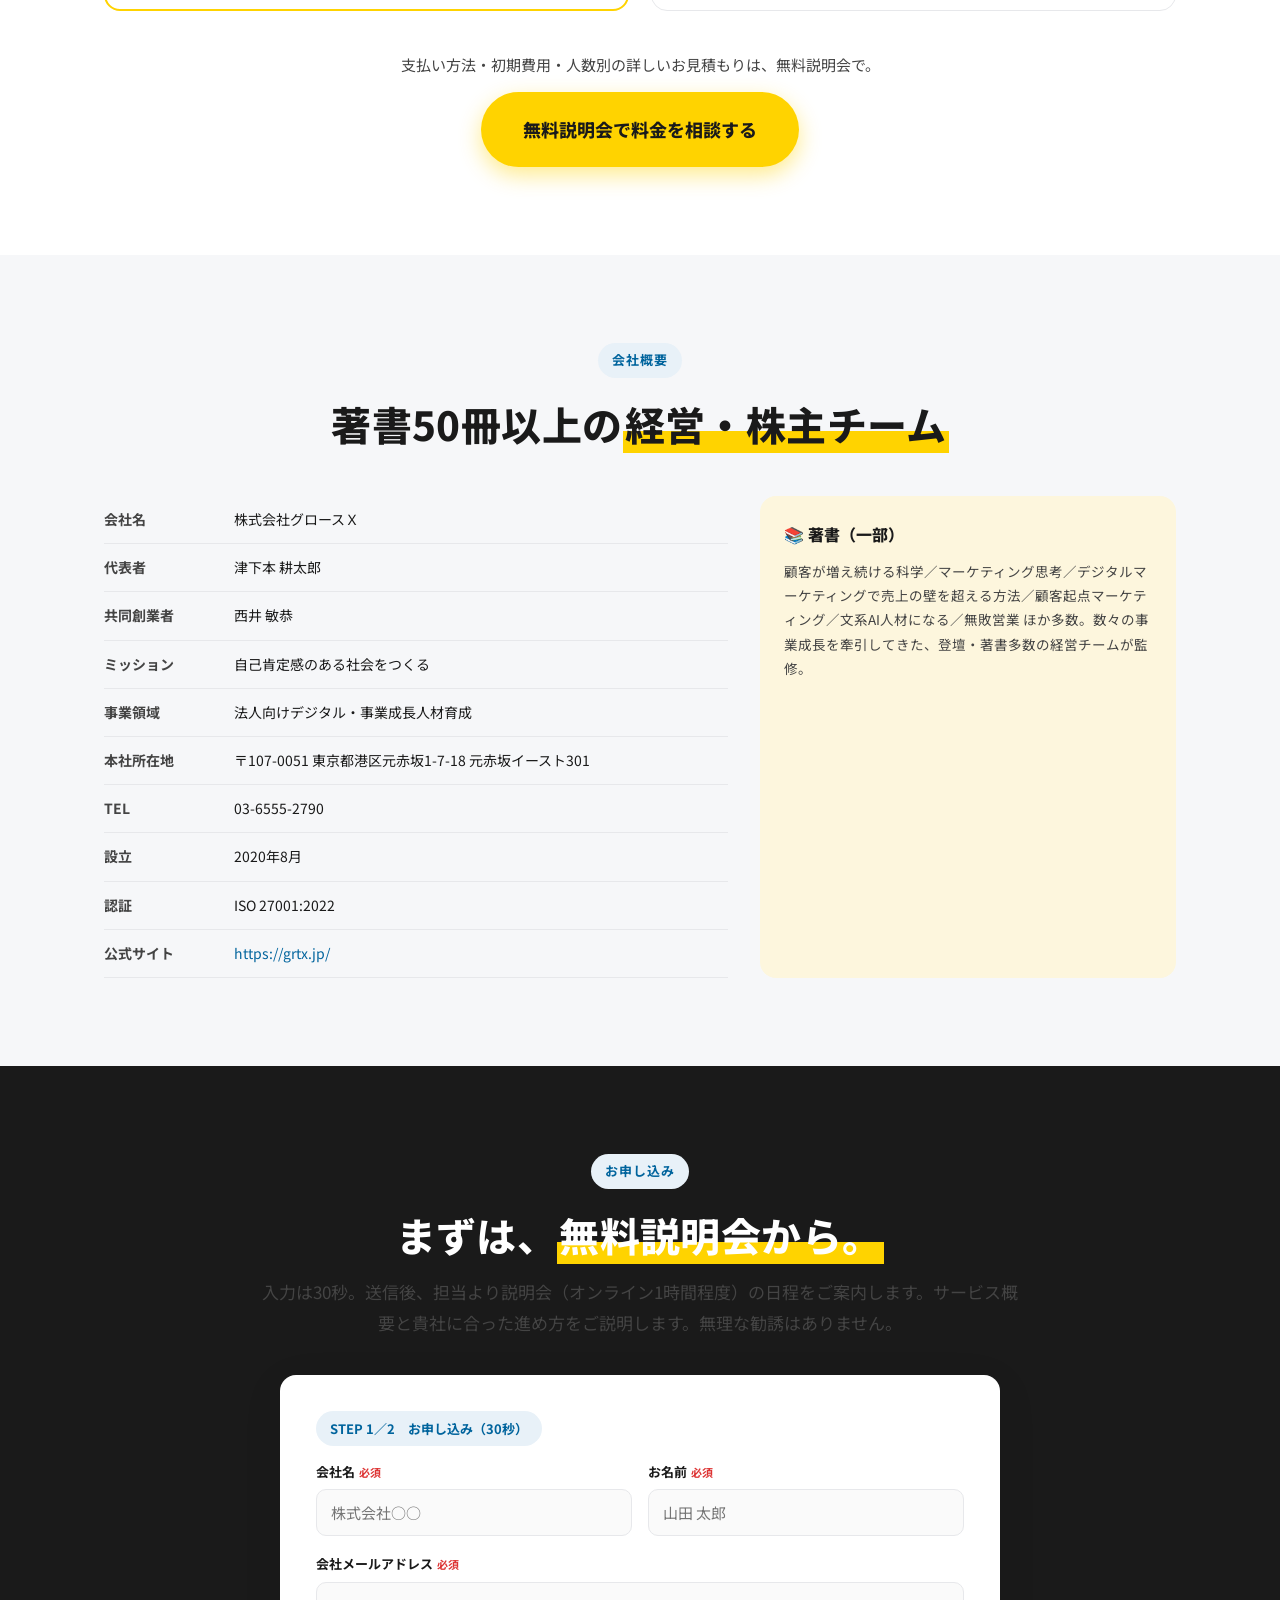
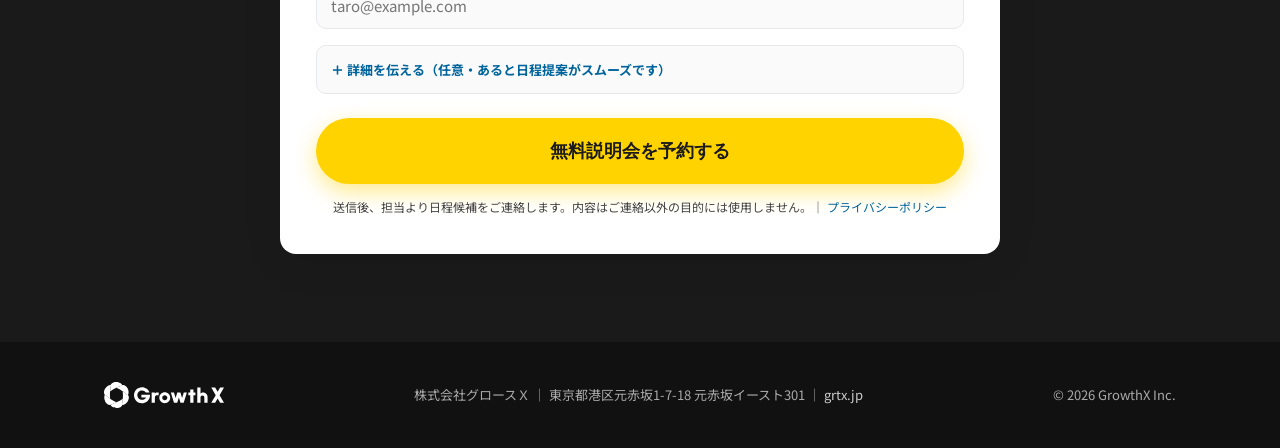
==== commit db3cd9c6: "実績バーをVariation A(アイコン・カード型)で本体に採用 - COMMON.md準拠イラストをassets/に取り込み、各指標を丸バッジ付き白カードに - 暗色バー→ライトカードに刷新、下の" ====
--- a/index.html
+++ b/index.html
@@ -74,10 +74,10 @@
 <section class="trust">
   <div class="wrap">
     <div class="stats">
-      <div class="stat"><div class="n">600<small>社以上</small></div><div class="l">導入社数</div></div>
-      <div class="stat"><div class="n">20,000<small>名以上</small></div><div class="l">育成対象ユーザー</div></div>
-      <div class="stat"><div class="n">2,000<small>名</small></div><div class="l">1社あたり最大導入</div></div>
-      <div class="stat"><div class="n">ISO<small> 27001</small></div><div class="l">情報セキュリティ認証</div></div>
+      <div class="stat"><span class="badge"><img src="assets/ico_buildings.png" alt=""></span><div class="n">600<small>社以上</small></div><div class="l">導入社数</div></div>
+      <div class="stat"><span class="badge"><img src="assets/ico_people.png" alt=""></span><div class="n">20,000<small>名以上</small></div><div class="l">育成対象ユーザー</div></div>
+      <div class="stat"><span class="badge"><img src="assets/ico_growth.png" alt=""></span><div class="n">2,000<small>名</small></div><div class="l">1社あたり最大導入</div></div>
+      <div class="stat"><span class="badge"><img src="assets/ico_security.png" alt=""></span><div class="n">ISO<small> 27001</small></div><div class="l">情報セキュリティ認証</div></div>
     </div>
   </div>
 </section>
--- a/styles.css
+++ b/styles.css
@@ -127,13 +127,16 @@
 .float .num { color: var(--blue); font-size: 18px; font-weight: 900; }
 
 /* ---------- Trust bar ---------- */
-.trust { background: var(--ink); color: #fff; }
-.trust .wrap { padding: 38px 24px; }
-.trust .stats { display: grid; grid-template-columns: repeat(4,1fr); gap: 18px; text-align: center; }
-.trust .stat .n { font-size: clamp(28px,4vw,42px); font-weight: 900; color: var(--yellow); line-height: 1.1; }
-.trust .stat .l { font-size: 13px; color: #cfcfcf; margin-top: 4px; }
-.trust .logos { margin-top: 30px; display: flex; flex-wrap: wrap; gap: 10px 14px; justify-content: center; }
-.trust .logos span { font-size: 12px; font-weight: 700; color: #bdbdbd; background: rgba(255,255,255,.06); padding: 6px 12px; border-radius: 8px; }
+/* 実績バー: Variation A（アイコン・カード型） */
+.trust { background: var(--gray-bg); }
+.trust .wrap { padding: 56px 24px; }
+.trust .stats { display: grid; grid-template-columns: repeat(4,1fr); gap: 16px; }
+.trust .stat { background:#fff; border:1px solid var(--line); border-radius: 18px; padding: 28px 16px; text-align:center; }
+.trust .stat .badge { display:block; width:92px; height:92px; margin:0 auto 14px; border-radius:50%; background:#fff; border:1px solid var(--line); box-shadow:0 6px 16px rgba(0,0,0,.07); overflow:hidden; }
+.trust .stat .badge img { width:100%; height:100%; object-fit:cover; display:block; }
+.trust .stat .n { font-size: clamp(30px,3.4vw,40px); font-weight: 900; color: var(--ink); line-height: 1.05; }
+.trust .stat .n small { font-size: 14px; font-weight: 800; margin-left: 2px; }
+.trust .stat .l { font-size: 13px; color: #888; font-weight: 700; margin-top: 8px; }
 
 /* ---------- Cards / grids ---------- */
 .grid-3 { display: grid; grid-template-columns: repeat(3,1fr); gap: 22px; margin-top: 44px; }
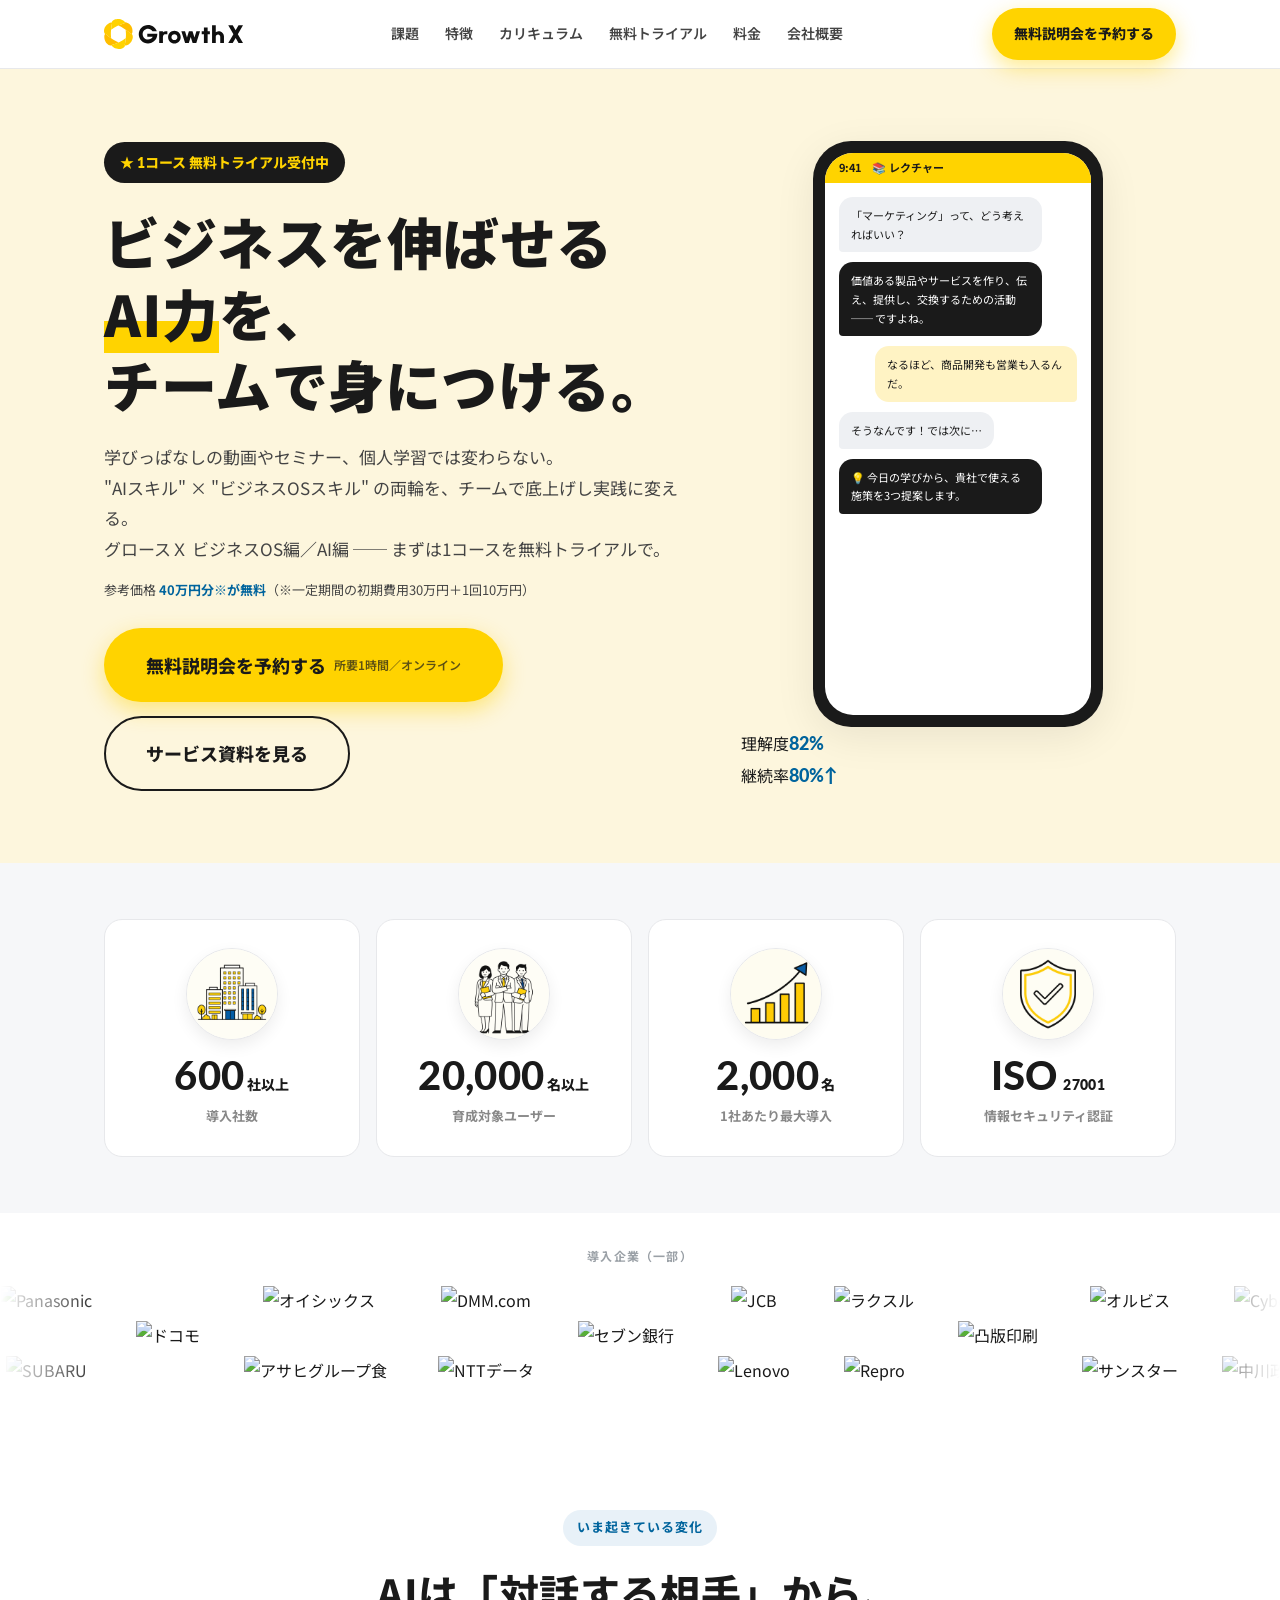
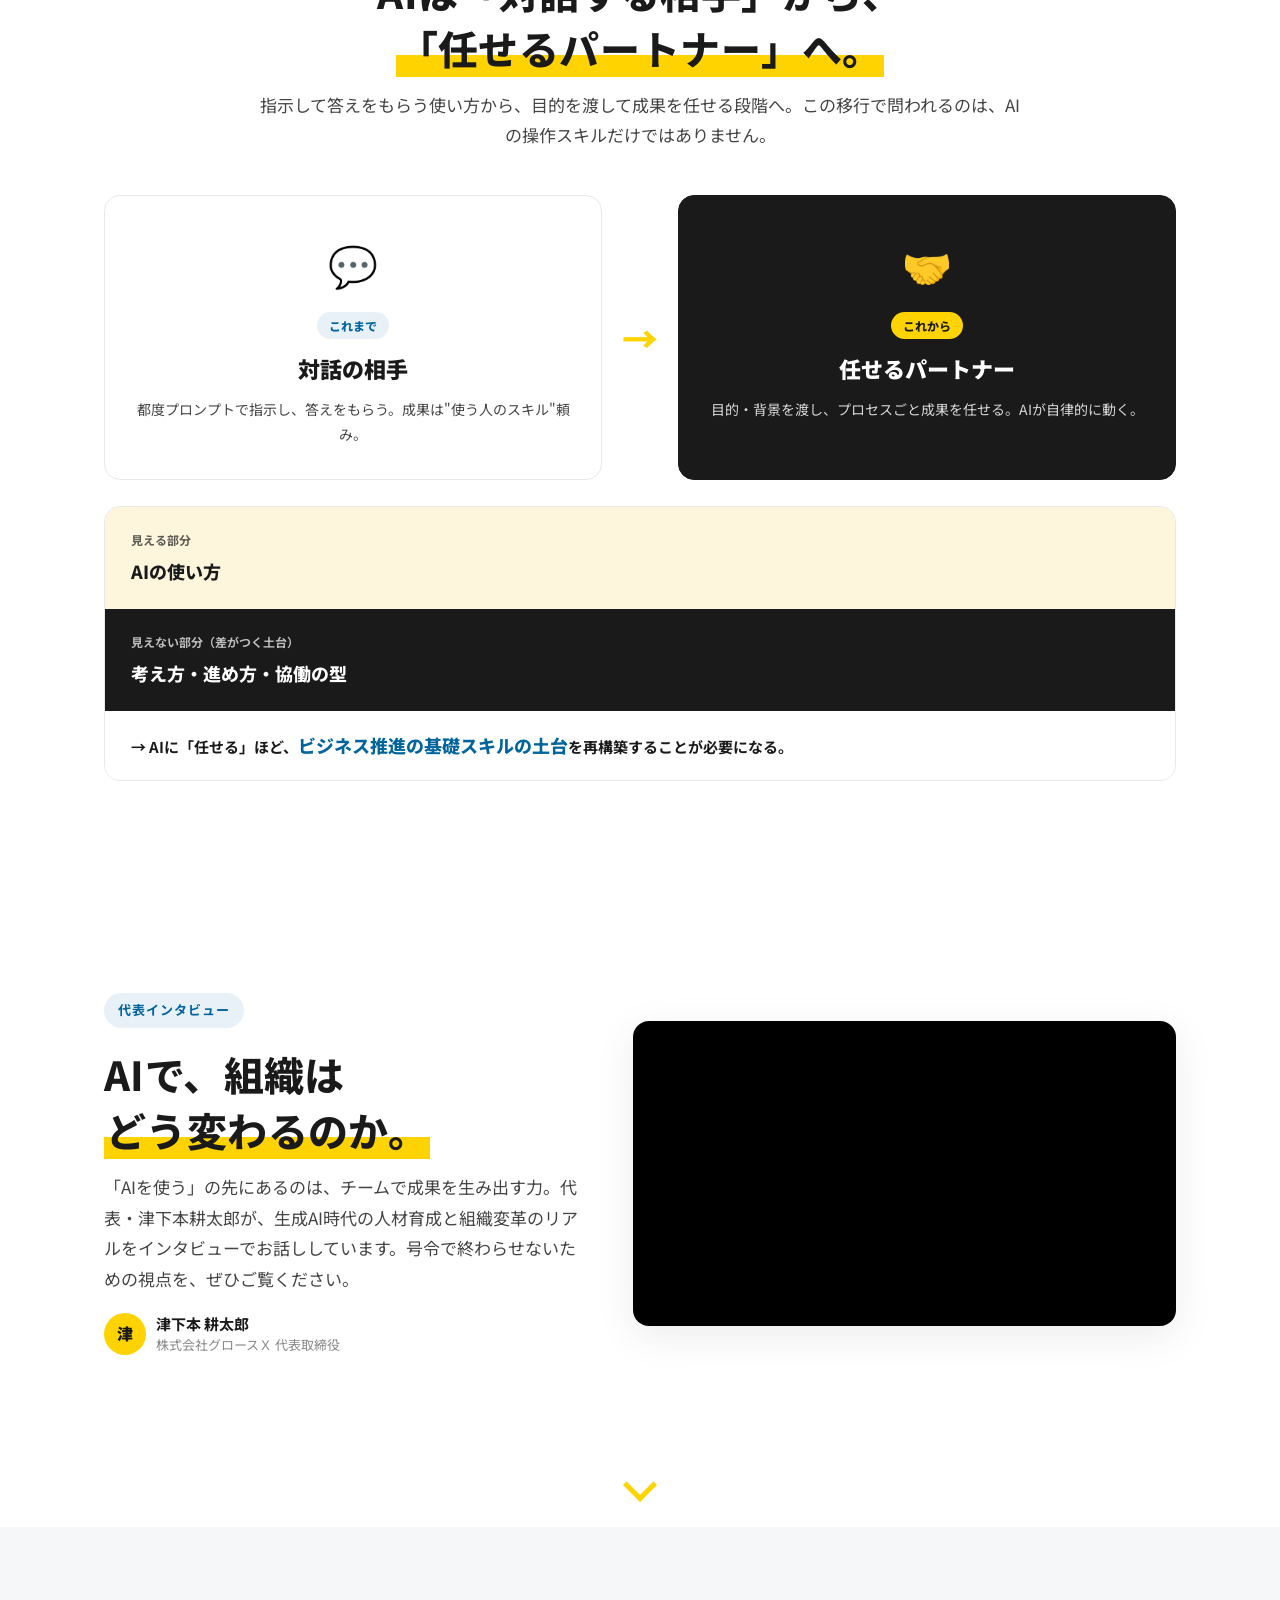
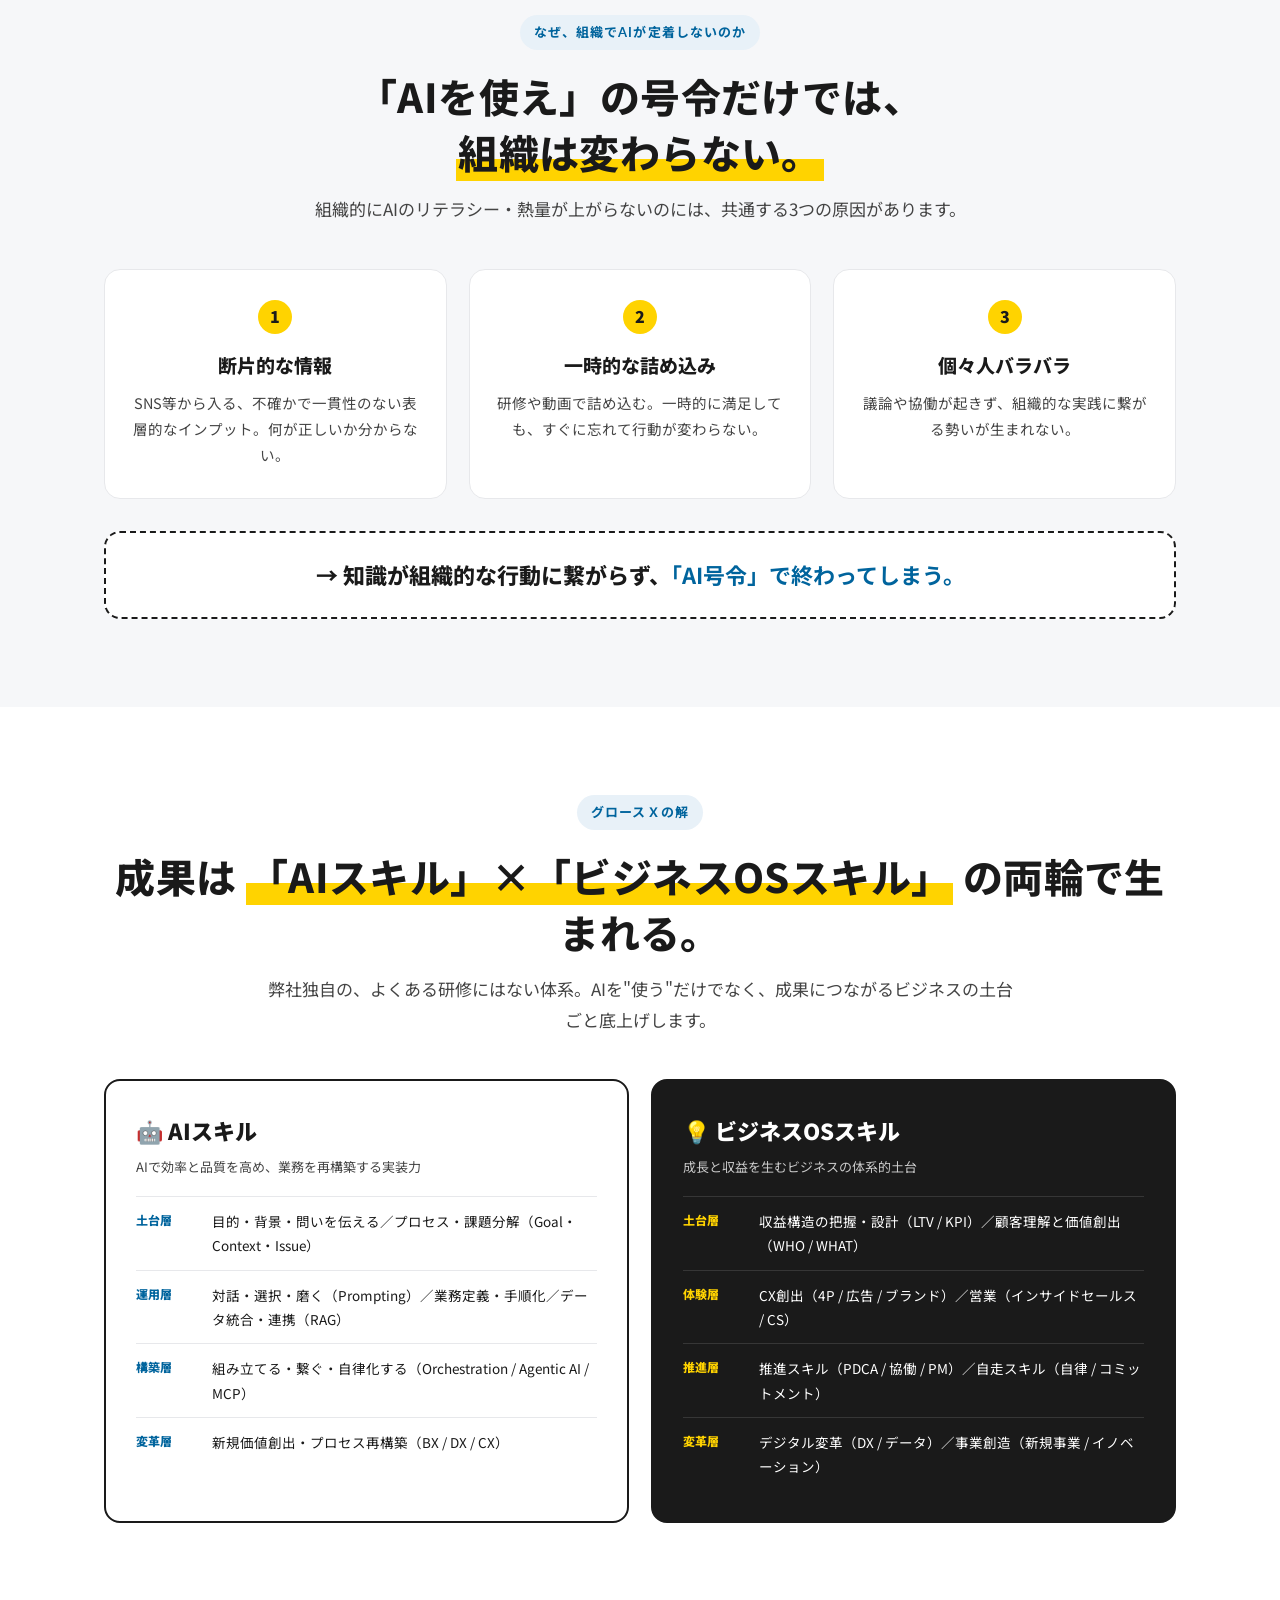
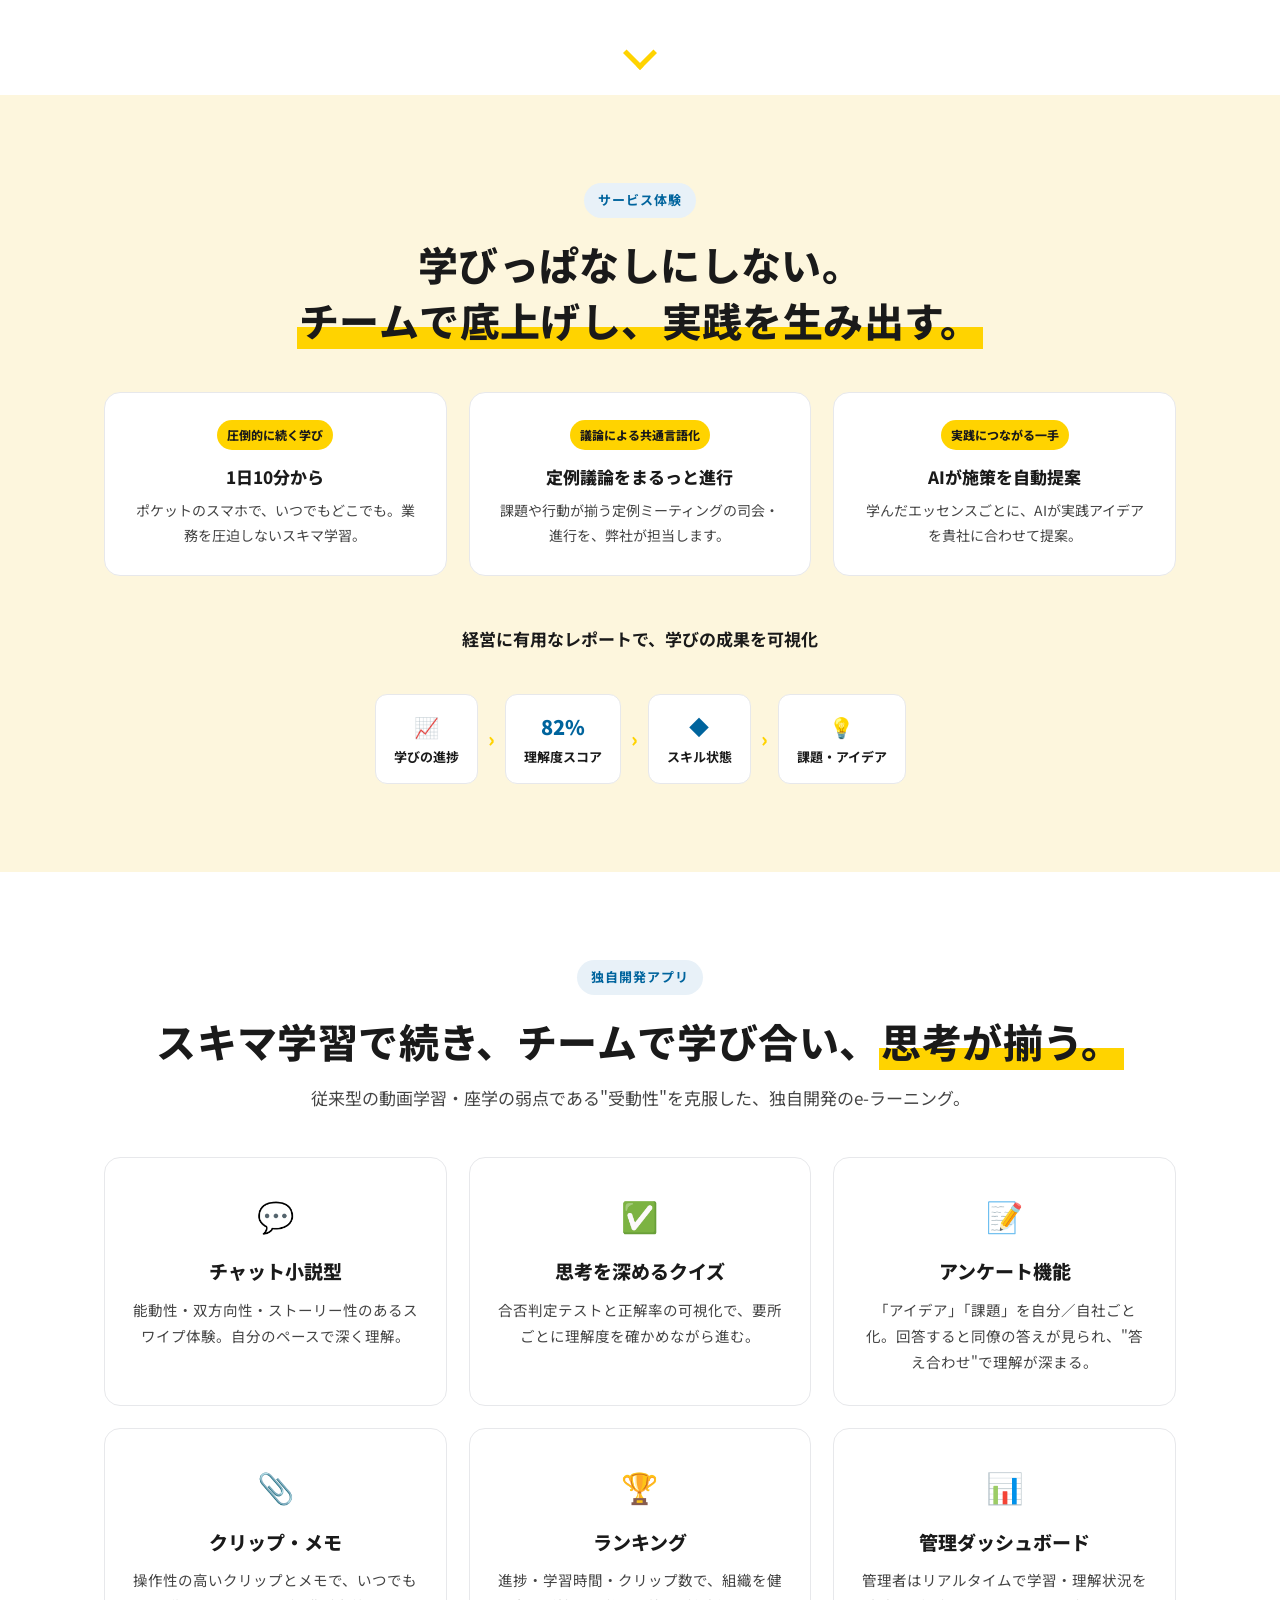
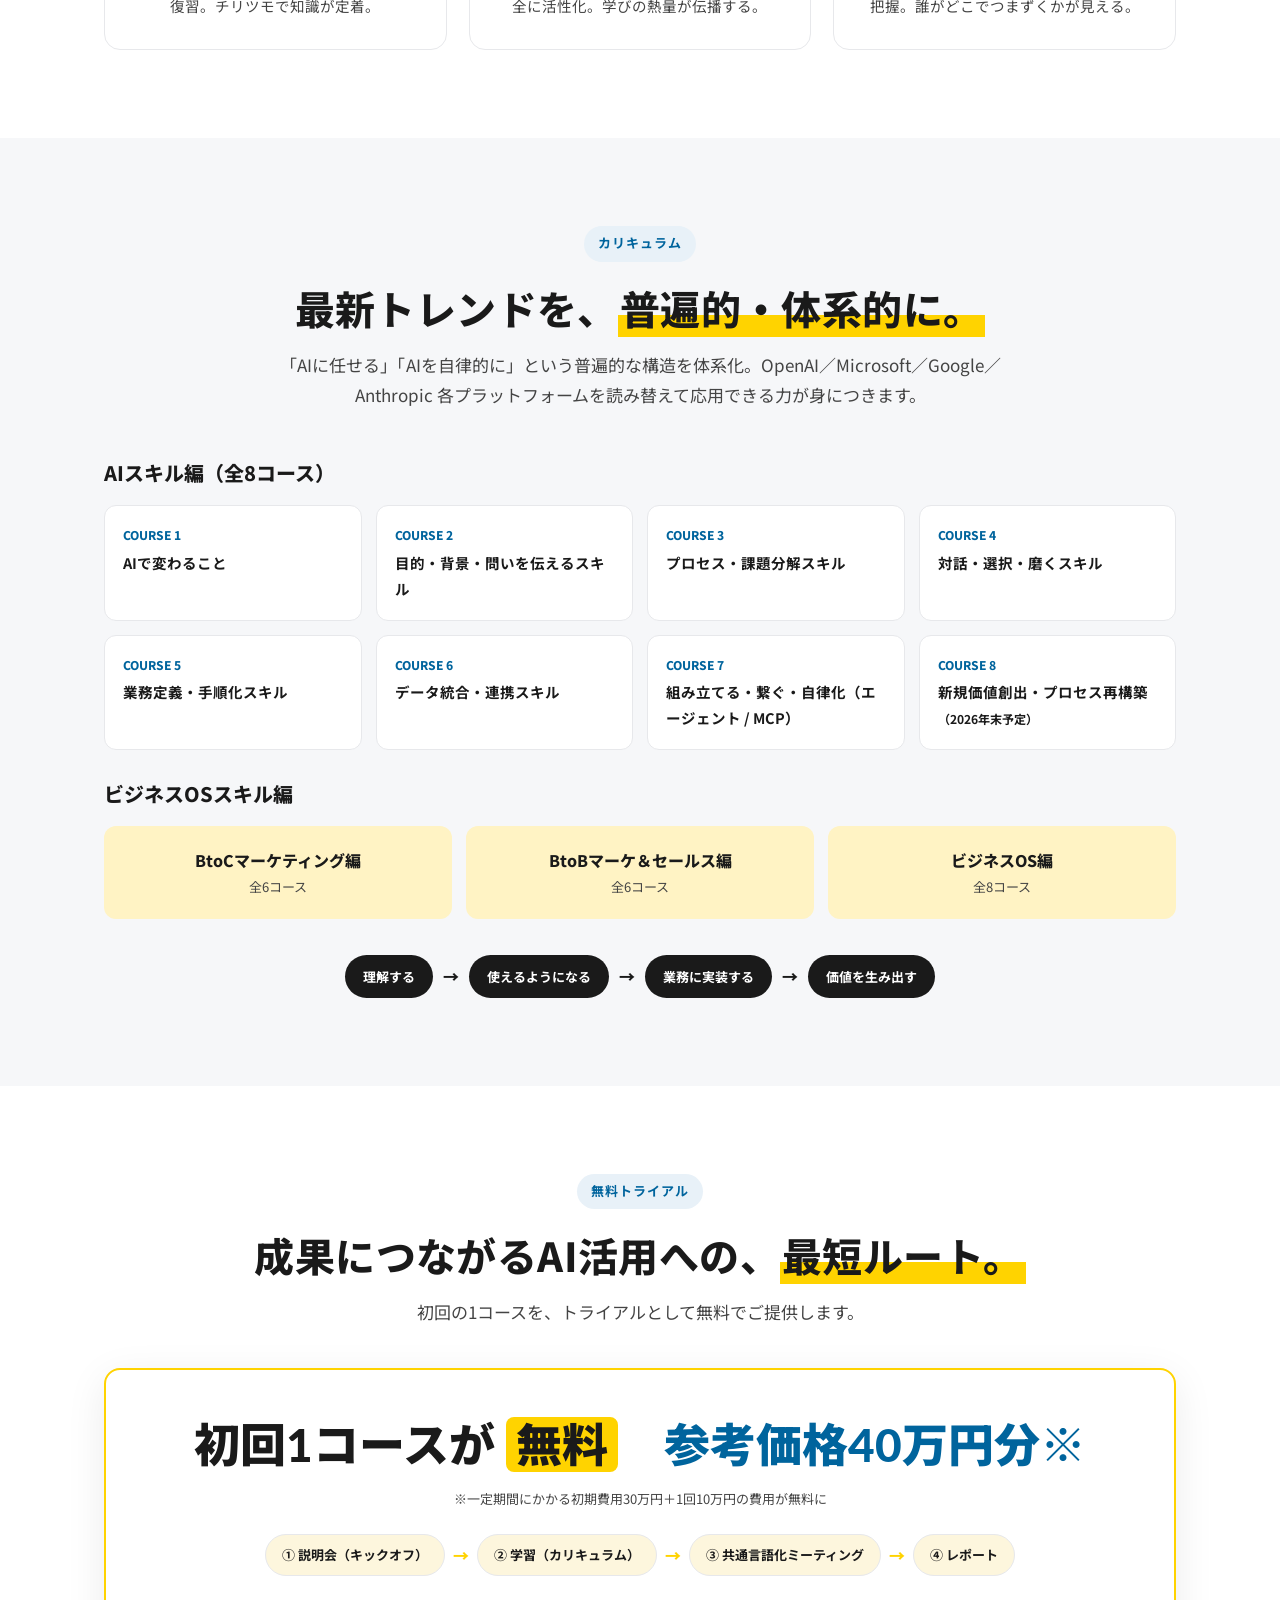
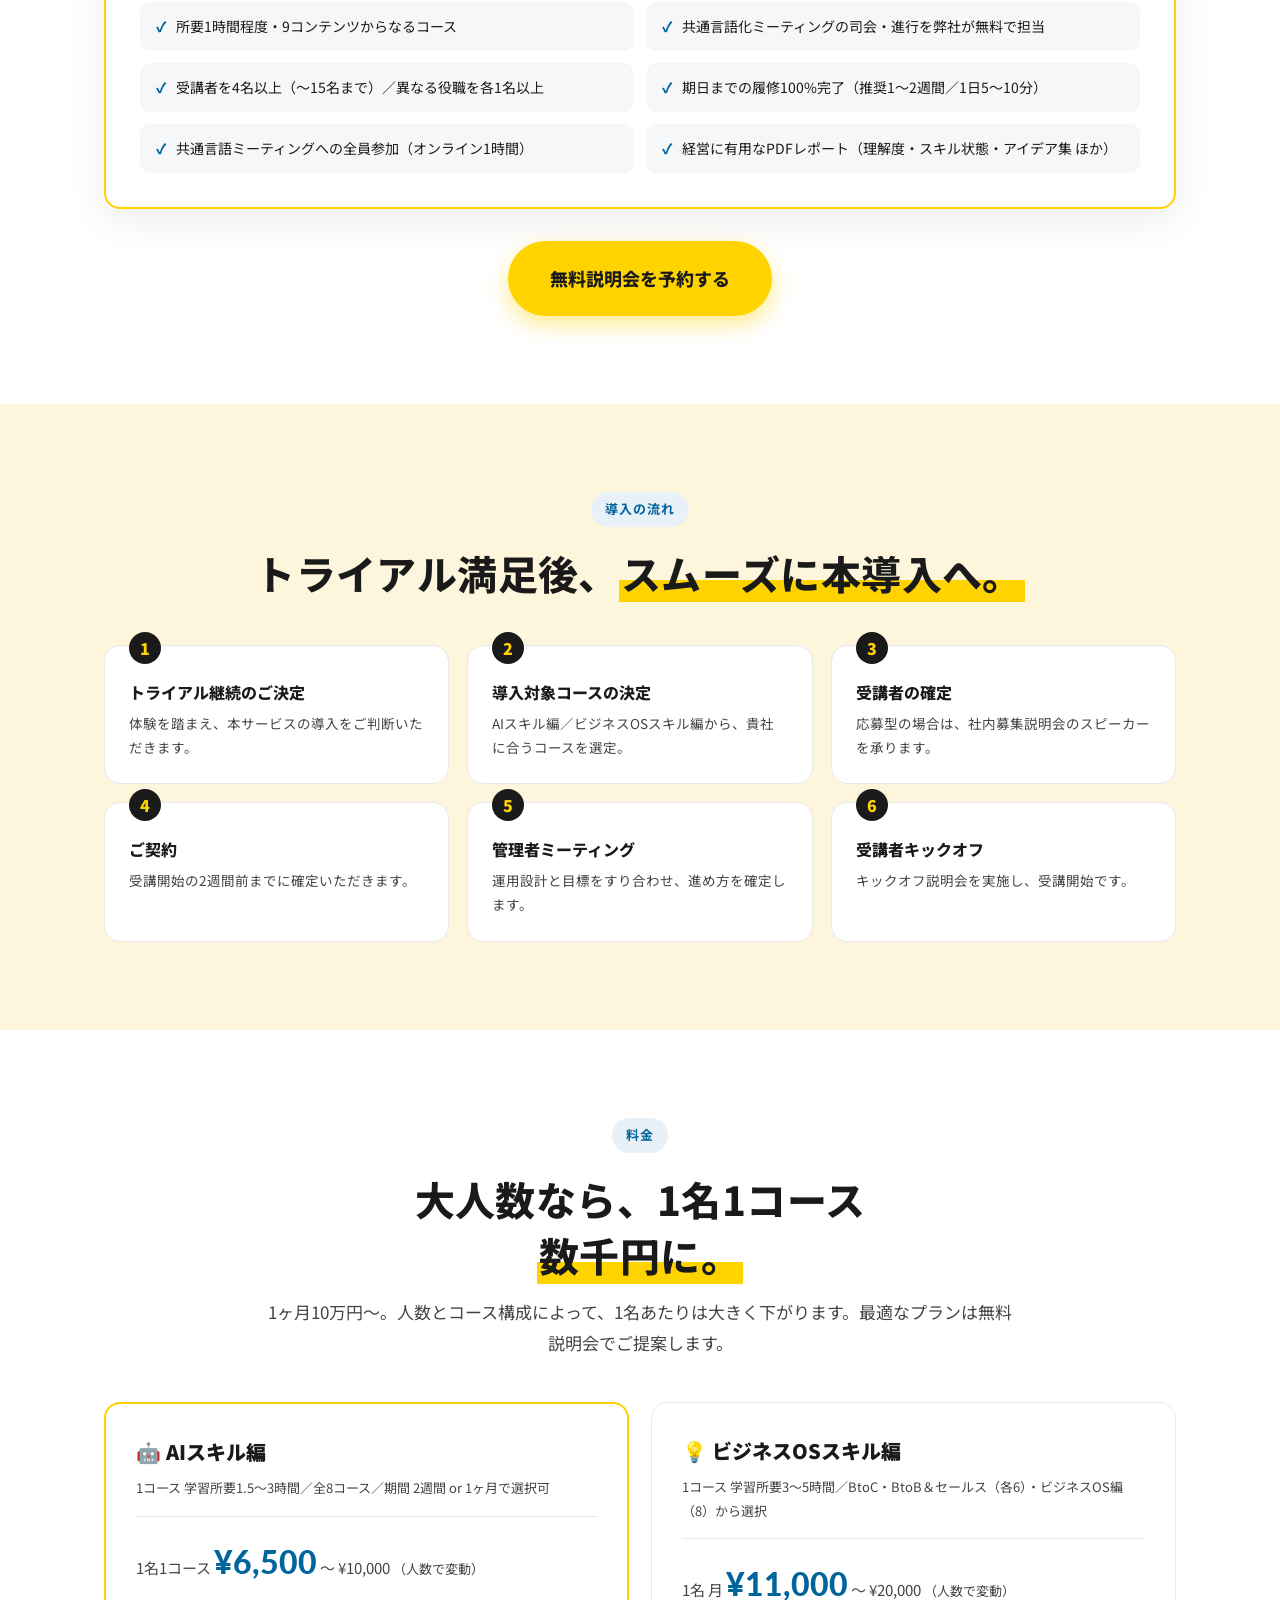
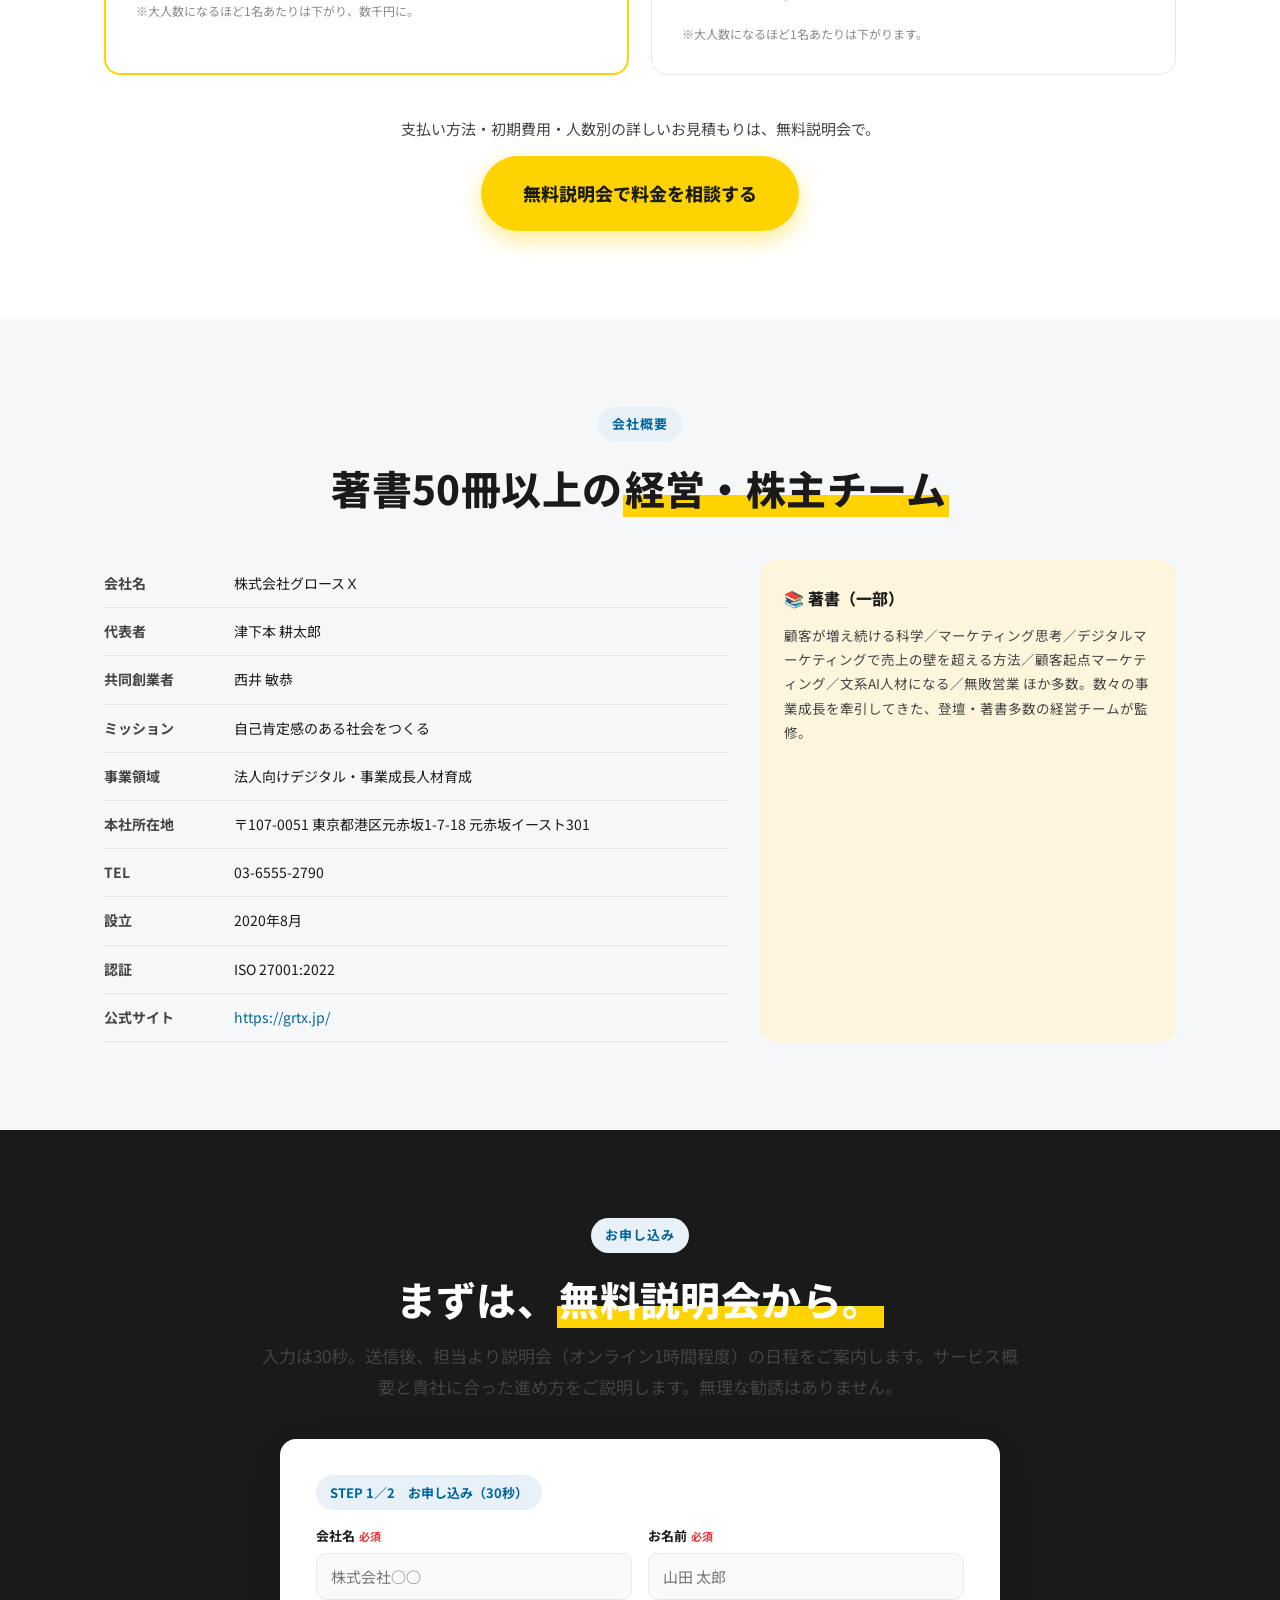
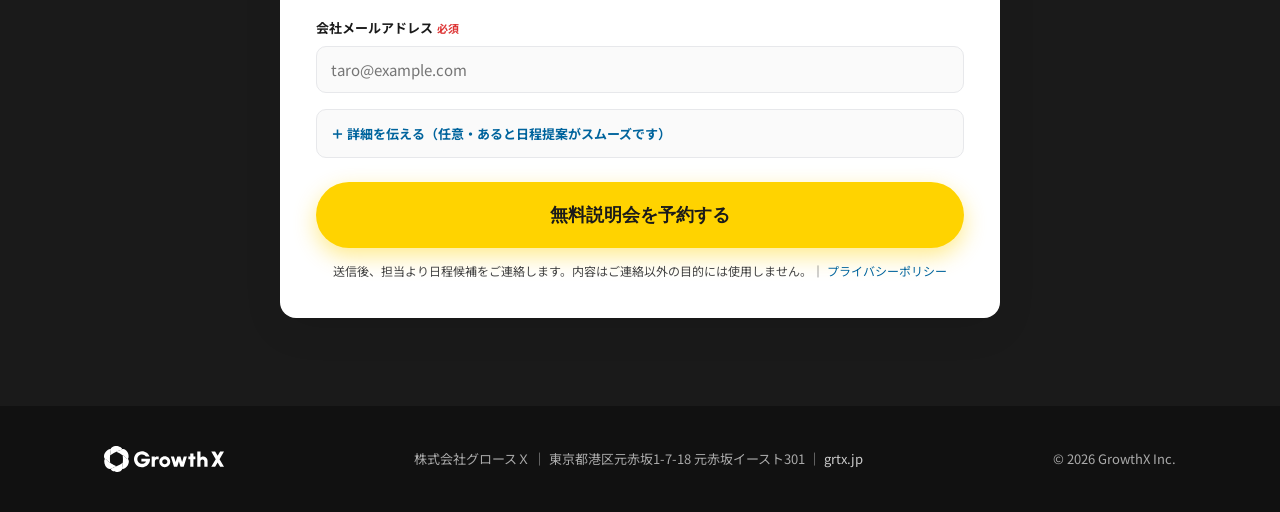
==== commit 7b36ef7f: "ロゴスライダーをlp011準拠の2段(一部1段)構成に + ヒーローの回転花マークを削除 - 各カラム縦2段(一部1段)で横スクロール(lp011 c-ticker構造踏襲) - ユーザー要望によりヒ" ====
--- a/index.html
+++ b/index.html
@@ -38,9 +38,6 @@
 <!-- ============ HERO ============ -->
 <section class="hero" id="top">
   <div class="wrap">
-    <span class="flower deco-flower flower-spin" aria-hidden="true">
-      <svg viewBox="0 0 100 100"><g><circle cx="50" cy="14" r="13" fill="#FFE45C"/><circle cx="81" cy="32" r="13" fill="#FFD300"/><circle cx="81" cy="68" r="13" fill="#FFBE00"/><circle cx="50" cy="86" r="13" fill="#FBA600"/><circle cx="19" cy="68" r="13" fill="#E08F00"/><circle cx="19" cy="32" r="13" fill="#C77C00"/></g><circle cx="50" cy="50" r="20" fill="#FDF6DD"/><polygon points="50,35 63,42.5 63,57.5 50,65 37,57.5 37,42.5" fill="#FFD300"/><circle cx="50" cy="50" r="9" fill="#FDF6DD"/></svg>
-    </span>
     <div class="hero-copy">
       <span class="badge">★ 1コース 無料トライアル受付中</span>
       <h1>ビジネスを伸ばせる<br><span class="mark">AI力</span>を、<br>チームで身につける。</h1>
@@ -82,48 +79,35 @@
   </div>
 </section>
 
-<!-- ============ LOGO STRIP (実ロゴ自動スクロール) ============ -->
+<!-- ============ LOGO STRIP (実ロゴ 2段スライダー / lp011準拠) ============ -->
 <section class="logo-strip">
   <p class="logo-strip__cap">導入企業（一部）</p>
   <div class="marquee">
     <div class="marquee_track" id="logoTrack">
-      <img src="https://grtx.jp/hs-fs/hubfs/LP/lp011_2023/logo_entry_panasonic.png?width=240" alt="Panasonic" loading="lazy">
-      <img src="https://grtx.jp/hs-fs/hubfs/LP/lp011_2023/logo_entry_subaru.png?width=240" alt="SUBARU" loading="lazy">
-      <img src="https://grtx.jp/hs-fs/hubfs/LP/lp011_2023/logo_entry_docomo.png?width=240" alt="ドコモ" loading="lazy">
-      <img src="https://grtx.jp/hs-fs/hubfs/LP/lp011_2023/logo_entry_oisix.png?width=240" alt="オイシックス" loading="lazy">
-      <img src="https://grtx.jp/hs-fs/hubfs/LP/lp011_2023/logo_entry_asahi.png?width=240" alt="アサヒグループ食品" loading="lazy">
-      <img src="https://grtx.jp/hs-fs/hubfs/LP/lp011_2023/logo_entry_dmm.png?width=240" alt="DMM.com" loading="lazy">
-      <img src="https://grtx.jp/hs-fs/hubfs/LP/lp011_2023/logo_entry_ntt-data.png?width=240" alt="NTTデータ" loading="lazy">
-      <img src="https://grtx.jp/hs-fs/hubfs/LP/lp011_2023/logo_entry_7bank.png?width=240" alt="セブン銀行" loading="lazy">
-      <img src="https://grtx.jp/hs-fs/hubfs/LP/lp011_2023/logo_entry_jcb.png?width=240" alt="JCB" loading="lazy">
-      <img src="https://grtx.jp/hs-fs/hubfs/LP/lp011_2023/logo_entry_lenovo.png?width=240" alt="Lenovo" loading="lazy">
-      <img src="https://grtx.jp/hs-fs/hubfs/LP/lp011_2023/logo_entry_raksul.png?width=240" alt="ラクスル" loading="lazy">
-      <img src="https://grtx.jp/hs-fs/hubfs/LP/lp011_2023/logo_entry_repro.png?width=240" alt="Repro" loading="lazy">
-      <img src="https://grtx.jp/hs-fs/hubfs/LP/lp011_2023/logo_entry_toppan.png?width=240" alt="凸版印刷" loading="lazy">
-      <img src="https://grtx.jp/hs-fs/hubfs/LP/lp011_2023/logo_entry_orbis.png?width=240" alt="オルビス" loading="lazy">
-      <img src="https://grtx.jp/hs-fs/hubfs/LP/lp011_2023/logo_entry_sunstar.png?width=240" alt="サンスター" loading="lazy">
-      <img src="https://grtx.jp/hs-fs/hubfs/LP/lp011_2023/logo_entry_cyber-ace.png?width=240" alt="CyberACE" loading="lazy">
-      <img src="https://grtx.jp/hs-fs/hubfs/LP/lp011_2023/logo_entry_nakagawa-masashichi.png?width=240" alt="中川政七商店" loading="lazy">
-      <img src="https://grtx.jp/hs-fs/hubfs/LP/lp011_2023/logo_entry_jr.png?width=240" alt="JR東日本" loading="lazy">
-      <!-- duplicate for seamless loop -->
-      <img src="https://grtx.jp/hs-fs/hubfs/LP/lp011_2023/logo_entry_panasonic.png?width=240" alt="" aria-hidden="true" loading="lazy">
-      <img src="https://grtx.jp/hs-fs/hubfs/LP/lp011_2023/logo_entry_subaru.png?width=240" alt="" aria-hidden="true" loading="lazy">
-      <img src="https://grtx.jp/hs-fs/hubfs/LP/lp011_2023/logo_entry_docomo.png?width=240" alt="" aria-hidden="true" loading="lazy">
-      <img src="https://grtx.jp/hs-fs/hubfs/LP/lp011_2023/logo_entry_oisix.png?width=240" alt="" aria-hidden="true" loading="lazy">
-      <img src="https://grtx.jp/hs-fs/hubfs/LP/lp011_2023/logo_entry_asahi.png?width=240" alt="" aria-hidden="true" loading="lazy">
-      <img src="https://grtx.jp/hs-fs/hubfs/LP/lp011_2023/logo_entry_dmm.png?width=240" alt="" aria-hidden="true" loading="lazy">
-      <img src="https://grtx.jp/hs-fs/hubfs/LP/lp011_2023/logo_entry_ntt-data.png?width=240" alt="" aria-hidden="true" loading="lazy">
-      <img src="https://grtx.jp/hs-fs/hubfs/LP/lp011_2023/logo_entry_7bank.png?width=240" alt="" aria-hidden="true" loading="lazy">
-      <img src="https://grtx.jp/hs-fs/hubfs/LP/lp011_2023/logo_entry_jcb.png?width=240" alt="" aria-hidden="true" loading="lazy">
-      <img src="https://grtx.jp/hs-fs/hubfs/LP/lp011_2023/logo_entry_lenovo.png?width=240" alt="" aria-hidden="true" loading="lazy">
-      <img src="https://grtx.jp/hs-fs/hubfs/LP/lp011_2023/logo_entry_raksul.png?width=240" alt="" aria-hidden="true" loading="lazy">
-      <img src="https://grtx.jp/hs-fs/hubfs/LP/lp011_2023/logo_entry_repro.png?width=240" alt="" aria-hidden="true" loading="lazy">
-      <img src="https://grtx.jp/hs-fs/hubfs/LP/lp011_2023/logo_entry_toppan.png?width=240" alt="" aria-hidden="true" loading="lazy">
-      <img src="https://grtx.jp/hs-fs/hubfs/LP/lp011_2023/logo_entry_orbis.png?width=240" alt="" aria-hidden="true" loading="lazy">
-      <img src="https://grtx.jp/hs-fs/hubfs/LP/lp011_2023/logo_entry_sunstar.png?width=240" alt="" aria-hidden="true" loading="lazy">
-      <img src="https://grtx.jp/hs-fs/hubfs/LP/lp011_2023/logo_entry_cyber-ace.png?width=240" alt="" aria-hidden="true" loading="lazy">
-      <img src="https://grtx.jp/hs-fs/hubfs/LP/lp011_2023/logo_entry_nakagawa-masashichi.png?width=240" alt="" aria-hidden="true" loading="lazy">
-      <img src="https://grtx.jp/hs-fs/hubfs/LP/lp011_2023/logo_entry_jr.png?width=240" alt="" aria-hidden="true" loading="lazy">
+      <!-- 1セット目（縦2段、一部1段。lp011のc-ticker構造を踏襲） -->
+      <div class="logo-col"><img src="https://grtx.jp/hs-fs/hubfs/LP/lp011_2023/logo_entry_panasonic.png?width=240" alt="Panasonic" loading="lazy"><img src="https://grtx.jp/hs-fs/hubfs/LP/lp011_2023/logo_entry_subaru.png?width=240" alt="SUBARU" loading="lazy"></div>
+      <div class="logo-col one"><img src="https://grtx.jp/hs-fs/hubfs/LP/lp011_2023/logo_entry_docomo.png?width=240" alt="ドコモ" loading="lazy"></div>
+      <div class="logo-col"><img src="https://grtx.jp/hs-fs/hubfs/LP/lp011_2023/logo_entry_oisix.png?width=240" alt="オイシックス" loading="lazy"><img src="https://grtx.jp/hs-fs/hubfs/LP/lp011_2023/logo_entry_asahi.png?width=240" alt="アサヒグループ食品" loading="lazy"></div>
+      <div class="logo-col"><img src="https://grtx.jp/hs-fs/hubfs/LP/lp011_2023/logo_entry_dmm.png?width=240" alt="DMM.com" loading="lazy"><img src="https://grtx.jp/hs-fs/hubfs/LP/lp011_2023/logo_entry_ntt-data.png?width=240" alt="NTTデータ" loading="lazy"></div>
+      <div class="logo-col one"><img src="https://grtx.jp/hs-fs/hubfs/LP/lp011_2023/logo_entry_7bank.png?width=240" alt="セブン銀行" loading="lazy"></div>
+      <div class="logo-col"><img src="https://grtx.jp/hs-fs/hubfs/LP/lp011_2023/logo_entry_jcb.png?width=240" alt="JCB" loading="lazy"><img src="https://grtx.jp/hs-fs/hubfs/LP/lp011_2023/logo_entry_lenovo.png?width=240" alt="Lenovo" loading="lazy"></div>
+      <div class="logo-col"><img src="https://grtx.jp/hs-fs/hubfs/LP/lp011_2023/logo_entry_raksul.png?width=240" alt="ラクスル" loading="lazy"><img src="https://grtx.jp/hs-fs/hubfs/LP/lp011_2023/logo_entry_repro.png?width=240" alt="Repro" loading="lazy"></div>
+      <div class="logo-col one"><img src="https://grtx.jp/hs-fs/hubfs/LP/lp011_2023/logo_entry_toppan.png?width=240" alt="凸版印刷" loading="lazy"></div>
+      <div class="logo-col"><img src="https://grtx.jp/hs-fs/hubfs/LP/lp011_2023/logo_entry_orbis.png?width=240" alt="オルビス" loading="lazy"><img src="https://grtx.jp/hs-fs/hubfs/LP/lp011_2023/logo_entry_sunstar.png?width=240" alt="サンスター" loading="lazy"></div>
+      <div class="logo-col"><img src="https://grtx.jp/hs-fs/hubfs/LP/lp011_2023/logo_entry_cyber-ace.png?width=240" alt="CyberACE" loading="lazy"><img src="https://grtx.jp/hs-fs/hubfs/LP/lp011_2023/logo_entry_nakagawa-masashichi.png?width=240" alt="中川政七商店" loading="lazy"></div>
+      <div class="logo-col one"><img src="https://grtx.jp/hs-fs/hubfs/LP/lp011_2023/logo_entry_jr.png?width=240" alt="JR東日本" loading="lazy"></div>
+      <!-- 2セット目（複製・シームレスループ用） -->
+      <div class="logo-col"><img src="https://grtx.jp/hs-fs/hubfs/LP/lp011_2023/logo_entry_panasonic.png?width=240" alt="" aria-hidden="true" loading="lazy"><img src="https://grtx.jp/hs-fs/hubfs/LP/lp011_2023/logo_entry_subaru.png?width=240" alt="" aria-hidden="true" loading="lazy"></div>
+      <div class="logo-col one"><img src="https://grtx.jp/hs-fs/hubfs/LP/lp011_2023/logo_entry_docomo.png?width=240" alt="" aria-hidden="true" loading="lazy"></div>
+      <div class="logo-col"><img src="https://grtx.jp/hs-fs/hubfs/LP/lp011_2023/logo_entry_oisix.png?width=240" alt="" aria-hidden="true" loading="lazy"><img src="https://grtx.jp/hs-fs/hubfs/LP/lp011_2023/logo_entry_asahi.png?width=240" alt="" aria-hidden="true" loading="lazy"></div>
+      <div class="logo-col"><img src="https://grtx.jp/hs-fs/hubfs/LP/lp011_2023/logo_entry_dmm.png?width=240" alt="" aria-hidden="true" loading="lazy"><img src="https://grtx.jp/hs-fs/hubfs/LP/lp011_2023/logo_entry_ntt-data.png?width=240" alt="" aria-hidden="true" loading="lazy"></div>
+      <div class="logo-col one"><img src="https://grtx.jp/hs-fs/hubfs/LP/lp011_2023/logo_entry_7bank.png?width=240" alt="" aria-hidden="true" loading="lazy"></div>
+      <div class="logo-col"><img src="https://grtx.jp/hs-fs/hubfs/LP/lp011_2023/logo_entry_jcb.png?width=240" alt="" aria-hidden="true" loading="lazy"><img src="https://grtx.jp/hs-fs/hubfs/LP/lp011_2023/logo_entry_lenovo.png?width=240" alt="" aria-hidden="true" loading="lazy"></div>
+      <div class="logo-col"><img src="https://grtx.jp/hs-fs/hubfs/LP/lp011_2023/logo_entry_raksul.png?width=240" alt="" aria-hidden="true" loading="lazy"><img src="https://grtx.jp/hs-fs/hubfs/LP/lp011_2023/logo_entry_repro.png?width=240" alt="" aria-hidden="true" loading="lazy"></div>
+      <div class="logo-col one"><img src="https://grtx.jp/hs-fs/hubfs/LP/lp011_2023/logo_entry_toppan.png?width=240" alt="" aria-hidden="true" loading="lazy"></div>
+      <div class="logo-col"><img src="https://grtx.jp/hs-fs/hubfs/LP/lp011_2023/logo_entry_orbis.png?width=240" alt="" aria-hidden="true" loading="lazy"><img src="https://grtx.jp/hs-fs/hubfs/LP/lp011_2023/logo_entry_sunstar.png?width=240" alt="" aria-hidden="true" loading="lazy"></div>
+      <div class="logo-col"><img src="https://grtx.jp/hs-fs/hubfs/LP/lp011_2023/logo_entry_cyber-ace.png?width=240" alt="" aria-hidden="true" loading="lazy"><img src="https://grtx.jp/hs-fs/hubfs/LP/lp011_2023/logo_entry_nakagawa-masashichi.png?width=240" alt="" aria-hidden="true" loading="lazy"></div>
+      <div class="logo-col one"><img src="https://grtx.jp/hs-fs/hubfs/LP/lp011_2023/logo_entry_jr.png?width=240" alt="" aria-hidden="true" loading="lazy"></div>
     </div>
   </div>
 </section>
--- a/styles.css
+++ b/styles.css
@@ -330,8 +330,12 @@
 .logo-strip { background:#fff; padding: 32px 0 36px; }
 .logo-strip__cap { text-align:center; font-size:12px; font-weight:700; color:#9aa0a6; letter-spacing:.1em; margin-bottom:20px; }
 .logo-strip .marquee { margin-top:0; }
-.logo-strip .marquee_track { gap: 48px; align-items:center; }
-.logo-strip .marquee img { height: 36px; width:auto; max-width:160px; object-fit:contain; display:block; }
+.logo-strip .marquee_track { gap: 44px; align-items: stretch; }
+/* lp011準拠: 各カラムが縦2段(一部1段)、横に無限スクロール */
+.logo-col { display:flex; flex-direction:column; justify-content:space-between; align-items:center; height: 100px; gap:18px; flex:0 0 auto; }
+.logo-col.one { justify-content:center; }
+.logo-col img { height: 30px; width:auto; max-width:150px; object-fit:contain; display:block; }
+@media (max-width: 760px){ .logo-col { height: 72px; gap:12px; } .logo-col img { height: 24px; max-width:110px; } }
 
 /* 固定CTAボタン（desktop=右下フロート / mobile=下部バー）lp011準拠の黄 */
 .fixed-cta { position: fixed; right: 24px; bottom: 24px; z-index: 60; opacity:0; visibility:hidden; transform: translateY(12px); transition: opacity .3s, transform .3s, visibility .3s; }
